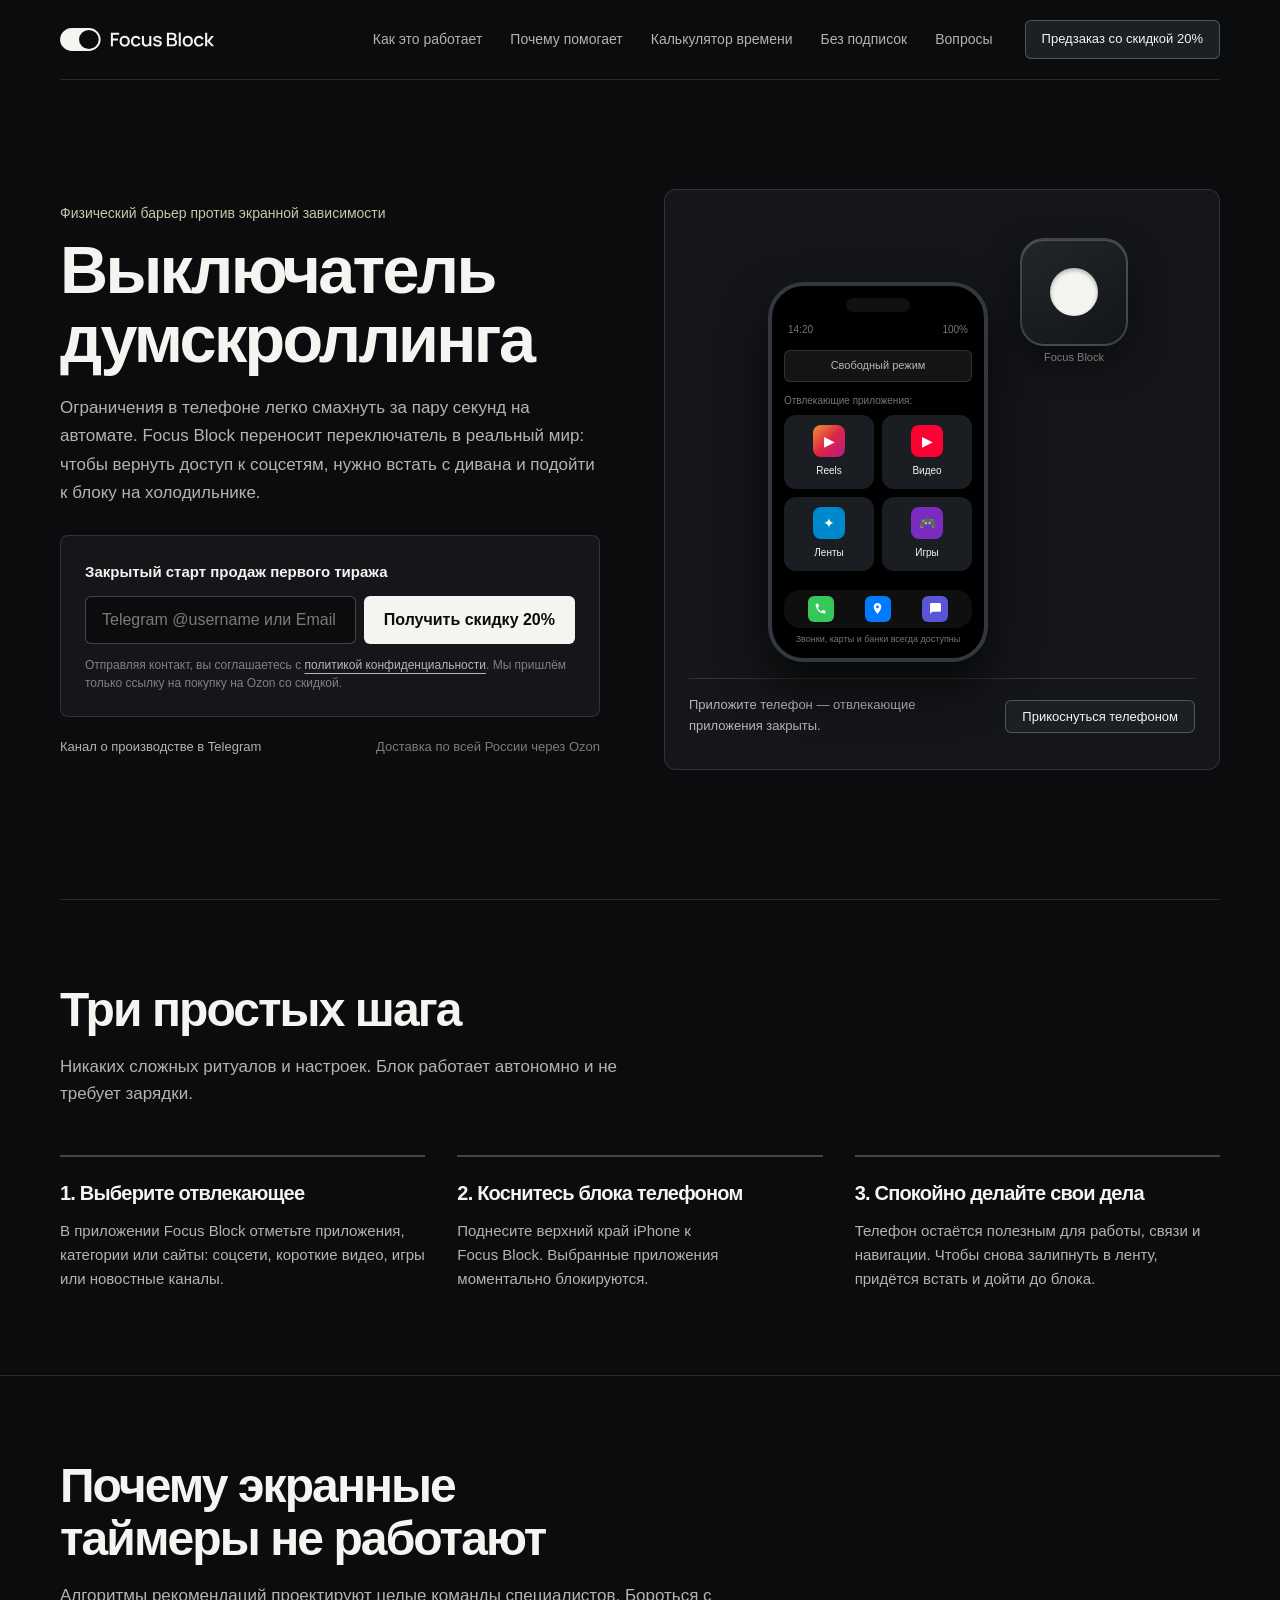
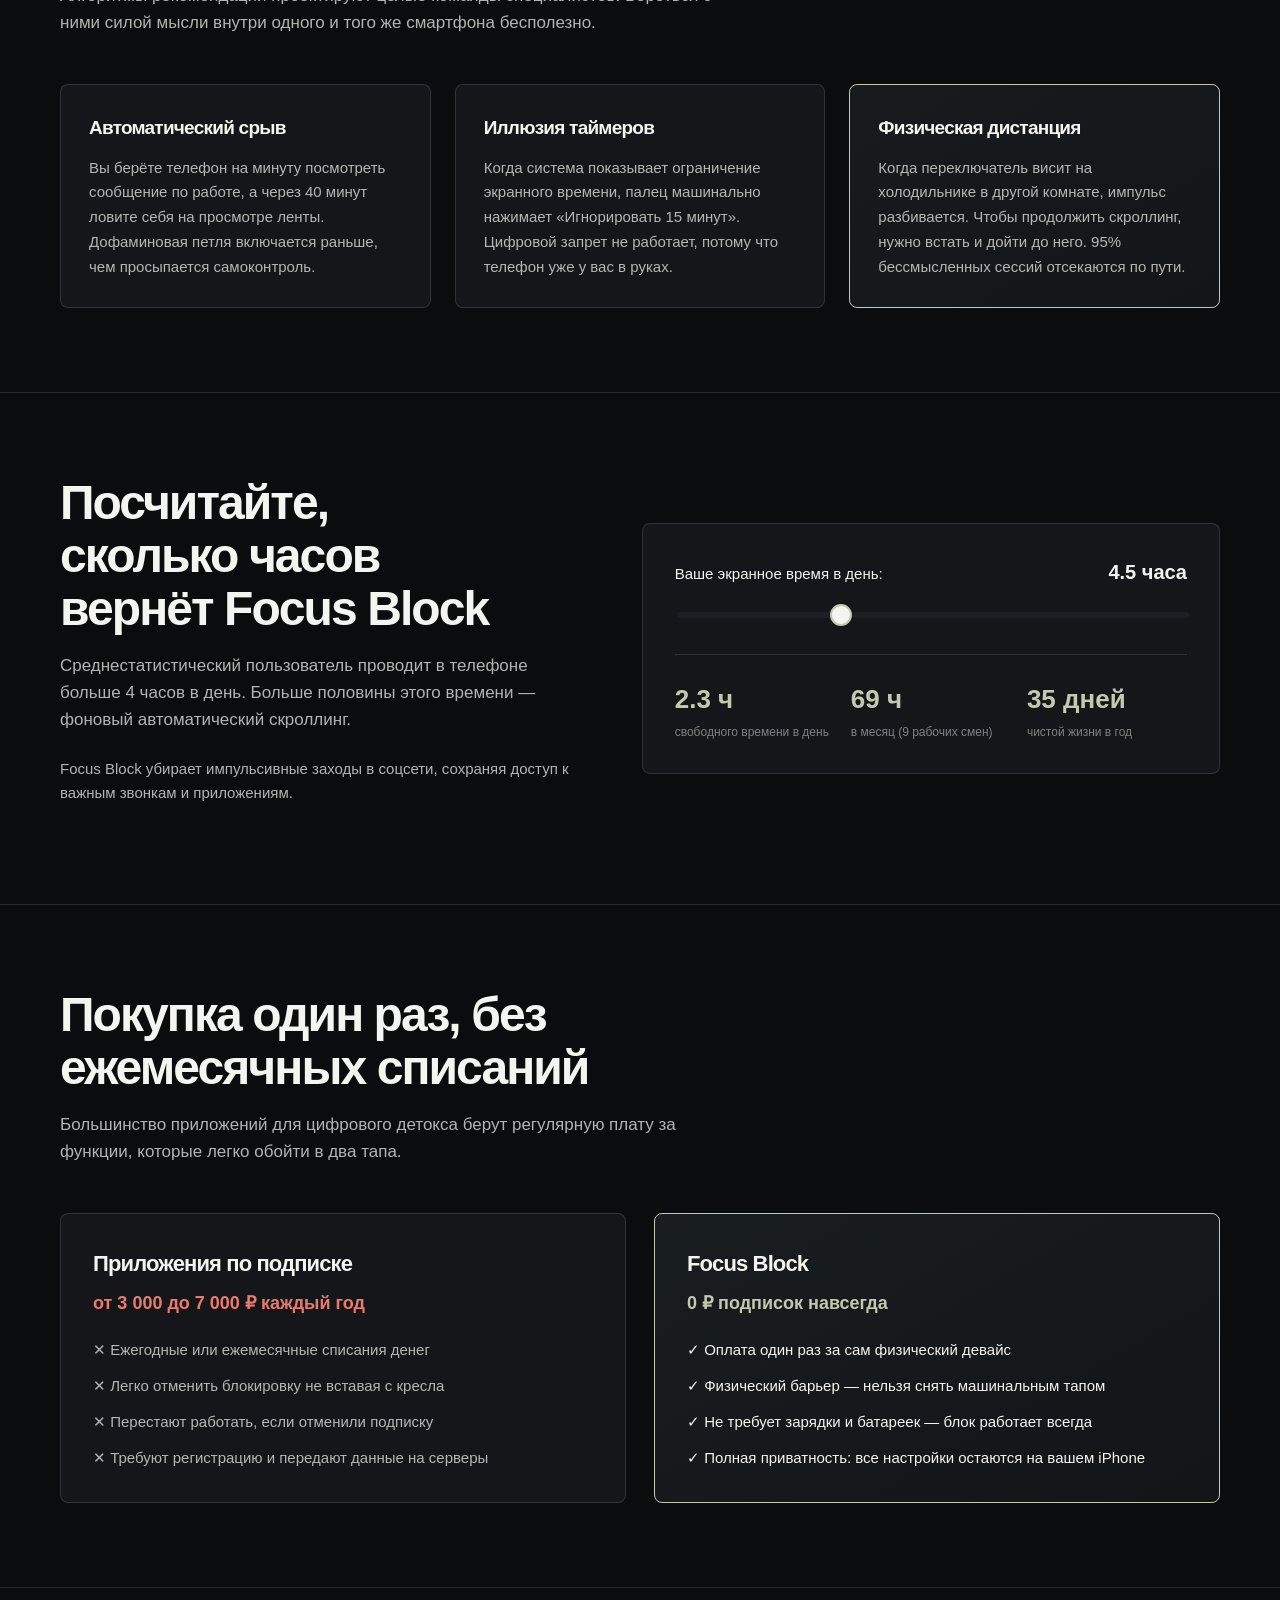
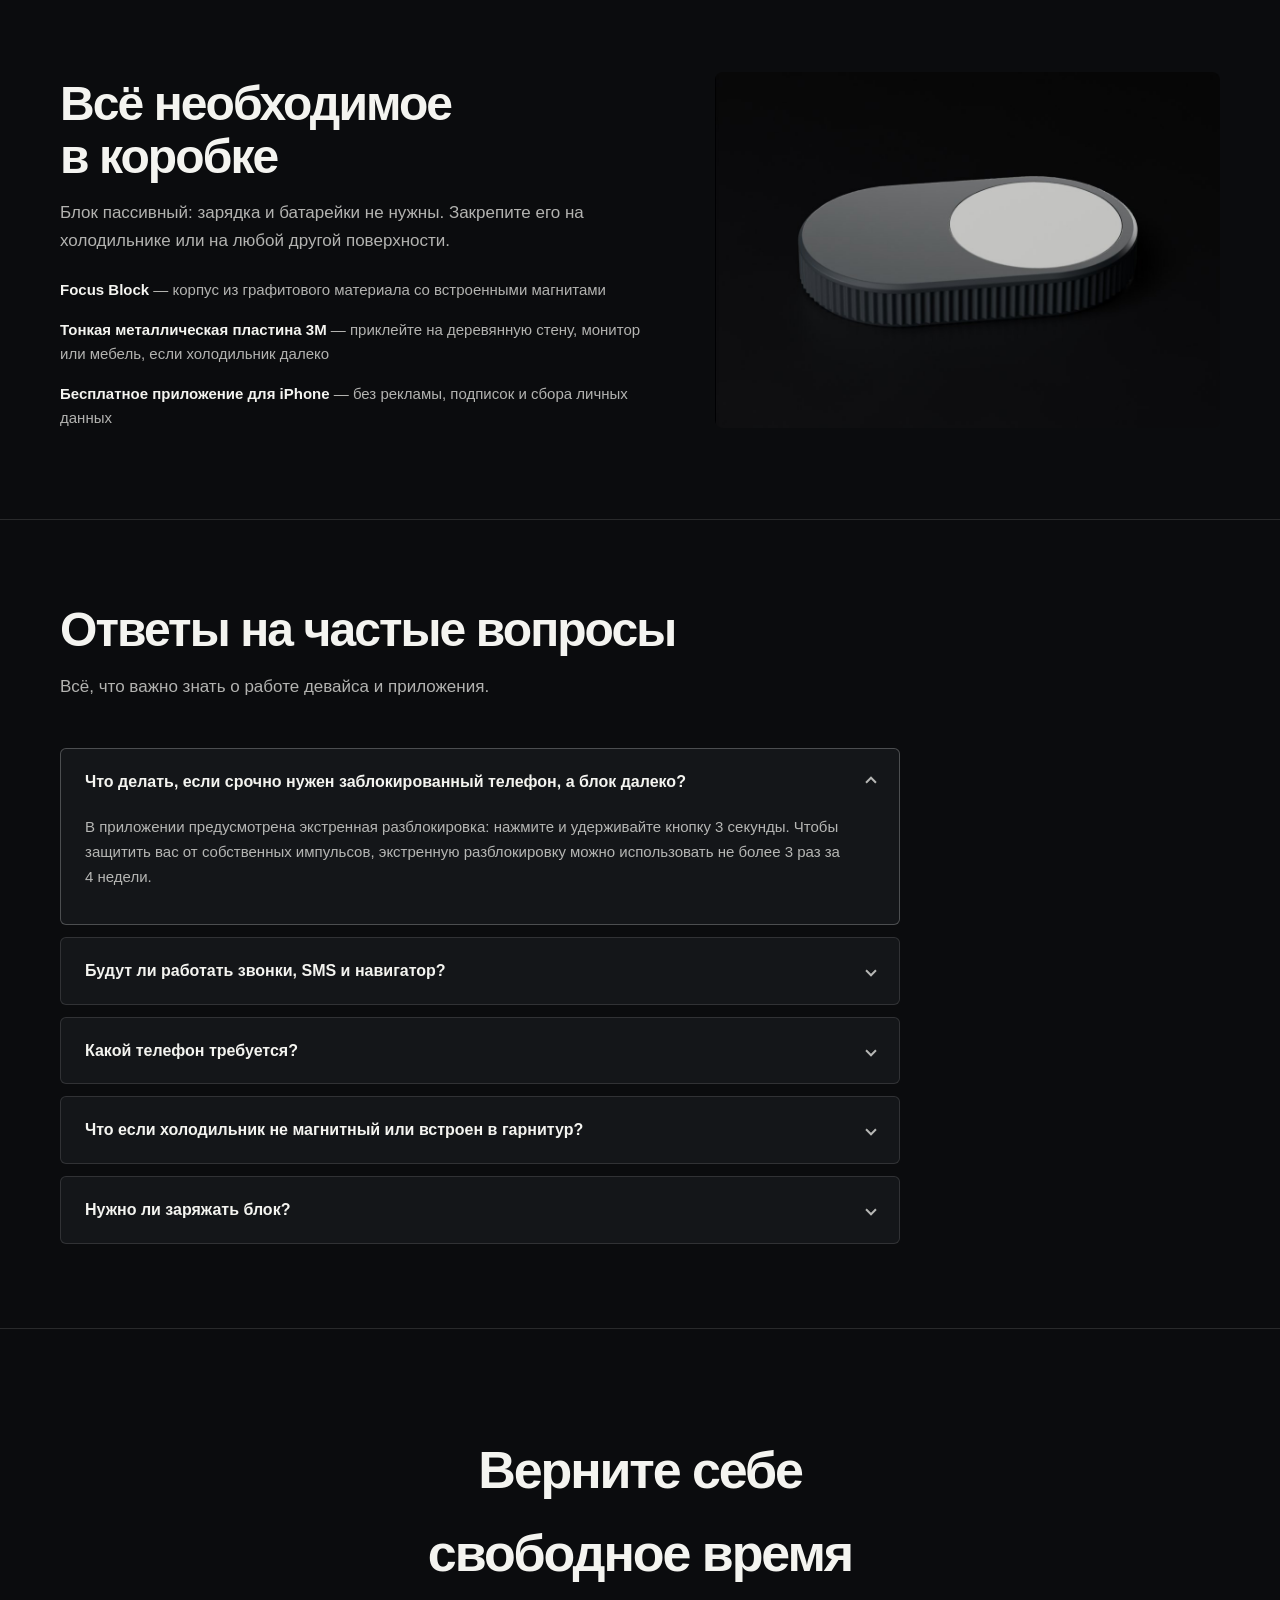
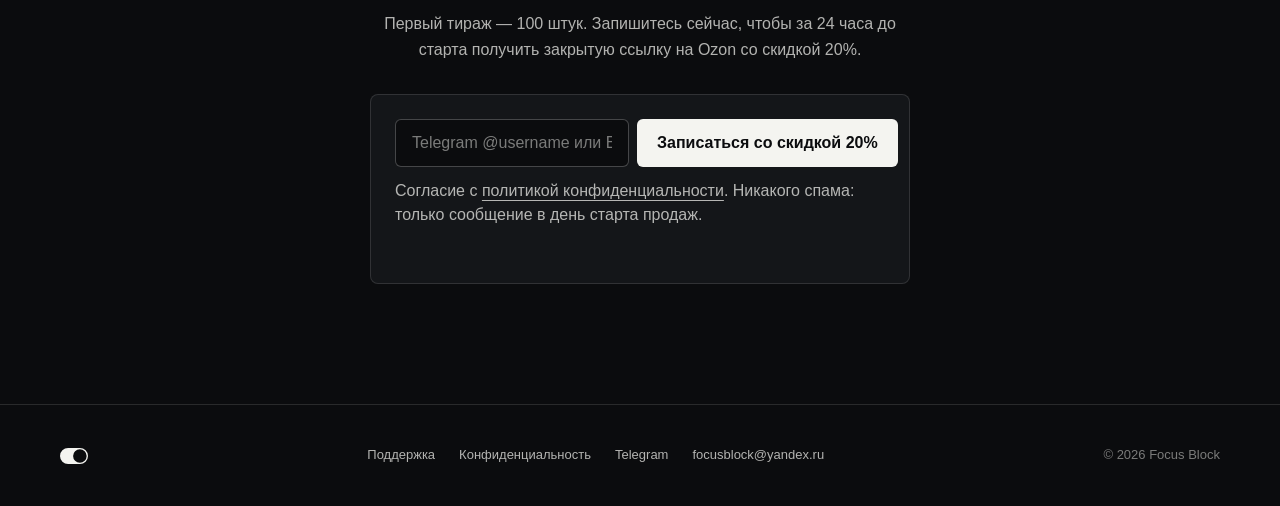
==== index.html @ 5815df59 "Refactor landing according to design-kit: remove tech jargon, add value props and interactive phone-" ====
<!doctype html>
<html lang="ru">
<head>
<meta charset="utf-8">
<meta name="viewport" content="width=device-width, initial-scale=1">
<title>Focus Block — Физический выключатель думскроллинга</title>
<meta name="description" content="Физический блок и приложение для iPhone. Одно касание блокирует соцсети и отвлекающие приложения, пока вы снова не подойдёте к блоку.">
<meta name="theme-color" content="#0b0c0e">
<meta property="og:type" content="website">
<meta property="og:title" content="Focus Block — Физический выключатель думскроллинга">
<meta property="og:description" content="Блок на холодильнике и приложение для iPhone: приложили телефон — соцсети заблокированы, пока не вернётесь к блоку. Без подписок и батареек.">
<meta property="og:image" content="/img/block.jpg">
<link rel="icon" href="/img/favicon-32.png" sizes="32x32">
<link rel="apple-touch-icon" href="/img/apple-touch-icon.png">
<link rel="stylesheet" href="/style.css">
</head>
<body>

<header class="site-header wrap">
  <a class="brand" href="/" aria-label="Focus Block — главная">
    <img src="/img/logo.svg" alt="Focus Block">
  </a>
  <nav class="header-nav" aria-label="Навигация">
    <a href="#how">Как это работает</a>
    <a href="#why">Почему помогает</a>
    <a href="#calc">Калькулятор времени</a>
    <a href="#pricing">Без подписок</a>
    <a href="#faq">Вопросы</a>
  </nav>
  <div class="header-actions">
    <a href="#order" class="header-cta">Предзаказ со скидкой 20%</a>
  </div>
</header>

<main>
  <!-- Hero Section -->
  <section class="hero wrap" aria-labelledby="hero-title">
    <div class="hero-copy">
      <div class="hero-kicker">Физический барьер против экранной зависимости</div>
      <h1 id="hero-title">Выключатель думскроллинга</h1>
      <p class="hero-lead">Ограничения в телефоне легко смахнуть за пару секунд на автомате. Focus Block переносит переключатель в реальный мир: чтобы вернуть доступ к соцсетям, нужно встать с дивана и подойти к блоку на холодильнике.</p>
      
      <div class="hero-form-card" id="order">
        <div class="form-heading">Закрытый старт продаж первого тиража</div>
        <form class="preorder-form" onsubmit="handlePreorder(event, this)">
          <div class="form-fields">
            <input type="text" name="contact" class="form-input" placeholder="Telegram @username или Email" required autocomplete="email" aria-label="Ваш Telegram или Email">
            <button type="submit" class="form-submit">Получить скидку 20%</button>
          </div>
          <p class="form-legal">Отправляя контакт, вы соглашаетесь с <a href="/privacy/">политикой конфиденциальности</a>. Мы пришлём только ссылку на покупку на Ozon со скидкой.</p>
          <div class="form-success-alert">
            Вы в списке первых! Мы пришлём вам закрытую ссылку в день старта продаж.
          </div>
        </form>
      </div>

      <div class="hero-footer-links">
        <a href="https://t.me/focusblock" target="_blank" rel="noopener">Канал о производстве в Telegram</a>
        <span>Доставка по всей России через Ozon</span>
      </div>
    </div>

    <!-- Interactive Animation: Phone touches block & apps lock -->
    <div class="interactive-demo" aria-label="Интерактивная демонстрация работы Focus Block">
      <div class="demo-scene" id="demoScene">
        <!-- Physical Block on wall -->
        <div class="demo-block">
          <div class="block-center-inlay"></div>
          <span class="block-label">Focus Block</span>
        </div>

        <div class="touch-ripple" id="touchRipple"></div>

        <!-- Phone Mockup -->
        <div class="demo-phone" id="demoPhone">
          <div class="phone-notch"></div>
          <div class="phone-status-bar">
            <span>14:20</span>
            <span>100%</span>
          </div>

          <div class="phone-screen">
            <div class="phone-mode-pill" id="demoModePill">Свободный режим</div>

            <div>
              <div class="phone-apps-label" id="demoAppsLabel">Отвлекающие приложения:</div>
              <div class="phone-apps-grid">
                <div class="app-tile">
                  <div class="app-icon icon-reels">▶</div>
                  <span class="app-title">Reels</span>
                  <div class="app-lock-badge">
                    <svg viewBox="0 0 24 24"><path d="M18 8h-1V6c0-2.76-2.24-5-5-5S7 3.24 7 6v2H6c-1.1 0-2 .9-2 2v10c0 1.1.9 2 2 2h12c1.1 0 2-.9 2-2V10c0-1.1-.9-2-2-2zm-6 9c-1.1 0-2-.9-2-2s.9-2 2-2 2 .9 2 2-.9 2-2 2zm3.1-9H8.9V6c0-1.71 1.39-3.1 3.1-3.1 1.71 0 3.1 1.39 3.1 3.1v2z"/></svg>
                  </div>
                </div>

                <div class="app-tile">
                  <div class="app-icon icon-video">▶</div>
                  <span class="app-title">Видео</span>
                  <div class="app-lock-badge">
                    <svg viewBox="0 0 24 24"><path d="M18 8h-1V6c0-2.76-2.24-5-5-5S7 3.24 7 6v2H6c-1.1 0-2 .9-2 2v10c0 1.1.9 2 2 2h12c1.1 0 2-.9 2-2V10c0-1.1-.9-2-2-2zm-6 9c-1.1 0-2-.9-2-2s.9-2 2-2 2 .9 2 2-.9 2-2 2zm3.1-9H8.9V6c0-1.71 1.39-3.1 3.1-3.1 1.71 0 3.1 1.39 3.1 3.1v2z"/></svg>
                  </div>
                </div>

                <div class="app-tile">
                  <div class="app-icon icon-feed">✦</div>
                  <span class="app-title">Ленты</span>
                  <div class="app-lock-badge">
                    <svg viewBox="0 0 24 24"><path d="M18 8h-1V6c0-2.76-2.24-5-5-5S7 3.24 7 6v2H6c-1.1 0-2 .9-2 2v10c0 1.1.9 2 2 2h12c1.1 0 2-.9 2-2V10c0-1.1-.9-2-2-2zm-6 9c-1.1 0-2-.9-2-2s.9-2 2-2 2 .9 2 2-.9 2-2 2zm3.1-9H8.9V6c0-1.71 1.39-3.1 3.1-3.1 1.71 0 3.1 1.39 3.1 3.1v2z"/></svg>
                  </div>
                </div>

                <div class="app-tile">
                  <div class="app-icon icon-game">🎮</div>
                  <span class="app-title">Игры</span>
                  <div class="app-lock-badge">
                    <svg viewBox="0 0 24 24"><path d="M18 8h-1V6c0-2.76-2.24-5-5-5S7 3.24 7 6v2H6c-1.1 0-2 .9-2 2v10c0 1.1.9 2 2 2h12c1.1 0 2-.9 2-2V10c0-1.1-.9-2-2-2zm-6 9c-1.1 0-2-.9-2-2s.9-2 2-2 2 .9 2 2-.9 2-2 2zm3.1-9H8.9V6c0-1.71 1.39-3.1 3.1-3.1 1.71 0 3.1 1.39 3.1 3.1v2z"/></svg>
                  </div>
                </div>
              </div>
            </div>

            <div>
              <div class="phone-dock">
                <div class="dock-icon dock-call" title="Телефон всегда работает">
                  <svg viewBox="0 0 24 24"><path d="M6.62 10.79c1.44 2.83 3.76 5.14 6.59 6.59l2.2-2.2c.27-.27.67-.36 1.02-.24 1.12.37 2.33.57 3.57.57.55 0 1 .45 1 1V20c0 .55-.45 1-1 1-9.39 0-17-7.61-17-17 0-.55.45-1 1-1h3.5c.55 0 1 .45 1 1 0 1.25.2 2.45.57 3.57.11.35.03.74-.25 1.02l-2.2 2.2z"/></svg>
                </div>
                <div class="dock-icon dock-maps" title="Карты и навигация">
                  <svg viewBox="0 0 24 24"><path d="M12 2C8.13 2 5 5.13 5 9c0 5.25 7 13 7 13s7-7.75 7-13c0-3.87-3.13-7-7-7zm0 9.5c-1.38 0-2.5-1.12-2.5-2.5s1.12-2.5 2.5-2.5 2.5 1.12 2.5 2.5-1.12 2.5-2.5 2.5z"/></svg>
                </div>
                <div class="dock-icon dock-msg" title="Важные сообщения">
                  <svg viewBox="0 0 24 24"><path d="M20 2H4c-1.1 0-1.99.9-1.99 2L2 22l4-4h14c1.1 0 2-.9 2-2V4c0-1.1-.9-2-2-2z"/></svg>
                </div>
              </div>
              <div class="dock-note">Звонки, карты и банки всегда доступны</div>
            </div>
          </div>
        </div>
      </div>

      <div class="demo-controls">
        <div class="demo-caption" id="demoCaption">Приложите телефон — отвлекающие приложения закрыты.</div>
        <button type="button" class="demo-trigger-btn" id="demoTriggerBtn" onclick="toggleDemoState()">Прикоснуться телефоном</button>
      </div>
    </div>
  </section>

  <!-- Section: How it works in life -->
  <section id="how">
    <div class="wrap">
      <div class="section-head">
        <h2>Три простых шага</h2>
        <p>Никаких сложных ритуалов и настроек. Блок работает автономно и не требует зарядки.</p>
      </div>

      <ol class="steps-list">
        <li class="step-item">
          <h3>1. Выберите отвлекающее</h3>
          <p>В приложении Focus Block отметьте приложения, категории или сайты: соцсети, короткие видео, игры или новостные каналы.</p>
        </li>
        <li class="step-item">
          <h3>2. Коснитесь блока телефоном</h3>
          <p>Поднесите верхний край iPhone к Focus Block. Выбранные приложения моментально блокируются.</p>
        </li>
        <li class="step-item">
          <h3>3. Спокойно делайте свои дела</h3>
          <p>Телефон остаётся полезным для работы, связи и навигации. Чтобы снова залипнуть в ленту, придётся встать и дойти до блока.</p>
        </li>
      </ol>
    </div>
  </section>

  <!-- Section: Psychology of physical friction -->
  <section id="why">
    <div class="wrap">
      <div class="section-head">
        <h2>Почему экранные таймеры не работают</h2>
        <p>Алгоритмы рекомендаций проектируют целые команды специалистов. Бороться с ними силой мысли внутри одного и того же смартфона бесполезно.</p>
      </div>

      <div class="value-grid">
        <div class="value-card">
          <h3>Автоматический срыв</h3>
          <p>Вы берёте телефон на минуту посмотреть сообщение по работе, а через 40 минут ловите себя на просмотре ленты. Дофаминовая петля включается раньше, чем просыпается самоконтроль.</p>
        </div>

        <div class="value-card">
          <h3>Иллюзия таймеров</h3>
          <p>Когда система показывает ограничение экранного времени, палец машинально нажимает «Игнорировать 15 минут». Цифровой запрет не работает, потому что телефон уже у вас в руках.</p>
        </div>

        <div class="value-card highlight">
          <h3>Физическая дистанция</h3>
          <p>Когда переключатель висит на холодильнике в другой комнате, импульс разбивается. Чтобы продолжить скроллинг, нужно встать и дойти до него. 95% бессмысленных сессий отсекаются по пути.</p>
        </div>
      </div>
    </div>
  </section>

  <!-- Section: Time Calculator -->
  <section id="calc">
    <div class="wrap calc-wrapper">
      <div>
        <div class="section-head" style="margin-bottom: 24px;">
          <h2>Посчитайте, сколько часов вернёт Focus Block</h2>
          <p>Среднестатистический пользователь проводит в телефоне больше 4 часов в день. Больше половины этого времени — фоновый автоматический скроллинг.</p>
        </div>
        <p style="color: var(--text-muted); font-size: 15px;">Focus Block убирает импульсивные заходы в соцсети, сохраняя доступ к важным звонкам и приложениям.</p>
      </div>

      <div class="calc-box">
        <div class="calc-slider-wrap">
          <div class="calc-row-label">
            <label for="screenRange">Ваше экранное время в день:</label>
            <span class="calc-current-value num" id="screenVal">4.5 часа</span>
          </div>
          <input type="range" id="screenRange" class="calc-range" min="2" max="10" step="0.5" value="4.5">
        </div>

        <div class="calc-output-grid">
          <div class="calc-stat-block">
            <span class="calc-stat-value num" id="resDay">2.3 ч</span>
            <span class="calc-stat-label">свободного времени в день</span>
          </div>
          <div class="calc-stat-block">
            <span class="calc-stat-value num" id="resMonth">69 ч</span>
            <span class="calc-stat-label">в месяц (9 рабочих смен)</span>
          </div>
          <div class="calc-stat-block">
            <span class="calc-stat-value num" id="resYear">35 дней</span>
            <span class="calc-stat-label">чистой жизни в год</span>
          </div>
        </div>
      </div>
    </div>
  </section>

  <!-- Section: Honest Economics / No Subscriptions -->
  <section id="pricing">
    <div class="wrap">
      <div class="section-head">
        <h2>Покупка один раз, без ежемесячных списаний</h2>
        <p>Большинство приложений для цифрового детокса берут регулярную плату за функции, которые легко обойти в два тапа.</p>
      </div>

      <div class="compare-grid">
        <div class="compare-card">
          <h3>Приложения по подписке</h3>
          <div class="compare-price bad num">от 3 000 до 7 000 ₽ каждый год</div>
          <ul class="compare-items">
            <li>✕ Ежегодные или ежемесячные списания денег</li>
            <li>✕ Легко отменить блокировку не вставая с кресла</li>
            <li>✕ Перестают работать, если отменили подписку</li>
            <li>✕ Требуют регистрацию и передают данные на серверы</li>
          </ul>
        </div>

        <div class="compare-card winner">
          <h3>Focus Block</h3>
          <div class="compare-price good num">0 ₽ подписок навсегда</div>
          <ul class="compare-items">
            <li>✓ Оплата один раз за сам физический девайс</li>
            <li>✓ Физический барьер — нельзя снять машинальным тапом</li>
            <li>✓ Не требует зарядки и батареек — блок работает всегда</li>
            <li>✓ Полная приватность: все настройки остаются на вашем iPhone</li>
          </ul>
        </div>
      </div>
    </div>
  </section>

  <!-- Section: What is in the box -->
  <section id="box">
    <div class="wrap box-layout">
      <div>
        <div class="section-head" style="margin-bottom: 24px;">
          <h2>Всё необходимое в коробке</h2>
          <p>Блок пассивный: зарядка и батарейки не нужны. Закрепите его на холодильнике или на любой другой поверхности.</p>
        </div>

        <ul class="box-checklist">
          <li>
            <span><strong>Focus Block</strong> — корпус из графитового материала со встроенными магнитами</span>
          </li>
          <li>
            <span><strong>Тонкая металлическая пластина 3M</strong> — приклейте на деревянную стену, монитор или мебель, если холодильник далеко</span>
          </li>
          <li>
            <span><strong>Бесплатное приложение для iPhone</strong> — без рекламы, подписок и сбора личных данных</span>
          </li>
        </ul>
      </div>

      <div class="box-photo-wrap">
        <img class="box-photo" src="/img/block.jpg" width="1080" height="760" alt="Focus Block — компактный графитовый блок">
      </div>
    </div>
  </section>

  <!-- Section: FAQ -->
  <section id="faq">
    <div class="wrap">
      <div class="section-head">
        <h2>Ответы на частые вопросы</h2>
        <p>Всё, что важно знать о работе девайса и приложения.</p>
      </div>

      <div class="faq-list">
        <details class="faq-entry" open>
          <summary class="faq-trigger">
            <span>Что делать, если срочно нужен заблокированный телефон, а блок далеко?</span>
            <span class="faq-marker" aria-hidden="true"></span>
          </summary>
          <div class="faq-body">
            <p>В приложении предусмотрена экстренная разблокировка: нажмите и удерживайте кнопку 3 секунды. Чтобы защитить вас от собственных импульсов, экстренную разблокировку можно использовать не более 3 раз за 4 недели.</p>
          </div>
        </details>

        <details class="faq-entry">
          <summary class="faq-trigger">
            <span>Будут ли работать звонки, SMS и навигатор?</span>
            <span class="faq-marker" aria-hidden="true"></span>
          </summary>
          <div class="faq-body">
            <p>Да. Вы сами выбираете список ограничений. Телефонные звонки, SMS, приложения банков, такси, навигаторы, заметки и всё необходимое для жизни продолжают работать без ограничений.</p>
          </div>
        </details>

        <details class="faq-entry">
          <summary class="faq-trigger">
            <span>Какой телефон требуется?</span>
            <span class="faq-marker" aria-hidden="true"></span>
          </summary>
          <div class="faq-body">
            <p>Focus Block работает с iPhone на iOS 17 или новее: от iPhone XS, XR и SE 2-го поколения до новейших моделей. Телефон подносится к блоку верхним краем.</p>
          </div>
        </details>

        <details class="faq-entry">
          <summary class="faq-trigger">
            <span>Что если холодильник не магнитный или встроен в гарнитур?</span>
            <span class="faq-marker" aria-hidden="true"></span>
          </summary>
          <div class="faq-body">
            <p>В комплекте идёт аккуратная стальная пластина с прочным двусторонним скотчем 3M. Приклейте её на любую стену, рабочий стол, шкаф или монитор — блок надёжно держится на ней.</p>
          </div>
        </details>

        <details class="faq-entry">
          <summary class="faq-trigger">
            <span>Нужно ли заряжать блок?</span>
            <span class="faq-marker" aria-hidden="true"></span>
          </summary>
          <div class="faq-body">
            <p>Нет. Блок не содержит аккумуляторов или батареек. Он работает пассивно от касания смартфона и прослужит долгие годы.</p>
          </div>
        </details>
      </div>
    </div>
  </section>

  <!-- Final Preorder Section -->
  <section class="final-section">
    <div class="wrap final-wrap">
      <h2>Верните себе свободное время</h2>
      <p>Первый тираж — 100 штук. Запишитесь сейчас, чтобы за 24 часа до старта получить закрытую ссылку на Ozon со скидкой 20%.</p>
      
      <div class="hero-form-card" style="text-align: left;">
        <form class="preorder-form" onsubmit="handlePreorder(event, this)">
          <div class="form-fields">
            <input type="text" name="contact" class="form-input" placeholder="Telegram @username или Email" required autocomplete="email" aria-label="Ваш Telegram или Email для предзаказа">
            <button type="submit" class="form-submit">Записаться со скидкой 20%</button>
          </div>
          <p class="form-legal">Согласие с <a href="/privacy/">политикой конфиденциальности</a>. Никакого спама: только сообщение в день старта продаж.</p>
          <div class="form-success-alert">
            Вы в списке первых! Мы сообщим вам о старте продаж со скидкой.
          </div>
        </form>
      </div>
    </div>
  </section>
</main>

<!-- Mobile Sticky Bar -->
<div class="mobile-sticky" id="mobileSticky">
  <div class="mobile-sticky-inner">
    <div class="mobile-sticky-title">Focus Block · Скидка 20%</div>
    <a href="#order" class="mobile-sticky-cta">Предзаказ</a>
  </div>
</div>

<footer class="site-footer wrap">
  <div class="footer-row">
    <a class="brand" href="/" aria-label="Focus Block"><img src="/img/mark.svg" alt="Focus Block" style="width:28px;height:auto;"></a>
    <div class="footer-links">
      <a href="/support/">Поддержка</a>
      <a href="/privacy/">Конфиденциальность</a>
      <a href="https://t.me/focusblock" target="_blank" rel="noopener">Telegram</a>
      <a href="mailto:focusblock@yandex.ru">focusblock@yandex.ru</a>
    </div>
    <span>© 2026 Focus Block</span>
  </div>
</footer>

<script>
  // Interactive Phone Animation Logic
  let isBlocked = false;
  let animTimer = null;
  const demoScene = document.querySelector('.interactive-demo');
  const demoPhone = document.getElementById('demoPhone');
  const modePill = document.getElementById('demoModePill');
  const caption = document.getElementById('demoCaption');
  const triggerBtn = document.getElementById('demoTriggerBtn');

  function runLockCycle() {
    if (!demoScene) return;

    if (!isBlocked) {
      // Step 1: Phone moves up to touch block
      demoScene.classList.add('anim-touch');
      if (caption) caption.textContent = "Касание блока...";

      setTimeout(() => {
        // Step 2: Lock activates
        isBlocked = true;
        demoScene.classList.add('is-blocked');
        if (modePill) modePill.textContent = "Фокус включён · Блок активен";
        if (caption) caption.textContent = "Соцсети и игры заблокированы до следующего касания";
        if (triggerBtn) triggerBtn.textContent = "Снять блокировку у блока";
      }, 600);

      setTimeout(() => {
        // Step 3: Phone slides back down
        demoScene.classList.remove('anim-touch');
      }, 1200);

    } else {
      // Unlocking cycle
      demoScene.classList.add('anim-touch');
      if (caption) caption.textContent = "Подошли к блоку, чтобы разблокировать...";

      setTimeout(() => {
        isBlocked = false;
        demoScene.classList.remove('is-blocked');
        if (modePill) modePill.textContent = "Свободный режим";
        if (caption) caption.textContent = "Приложения снова доступны";
        if (triggerBtn) triggerBtn.textContent = "Прикоснуться телефоном";
      }, 600);

      setTimeout(() => {
        demoScene.classList.remove('anim-touch');
      }, 1200);
    }
  }

  function toggleDemoState() {
    clearInterval(animTimer);
    runLockCycle();
    // Restart automatic loop after 8 seconds of inactivity
    animTimer = setInterval(runLockCycle, 7000);
  }

  // Automatic demo cycle every 6.5 seconds
  if (!window.matchMedia("(prefers-reduced-motion: reduce)").matches) {
    animTimer = setInterval(runLockCycle, 6500);
  }

  // Time Calculator
  (() => {
    const range = document.getElementById("screenRange");
    const display = document.getElementById("screenVal");
    const resDay = document.getElementById("resDay");
    const resMonth = document.getElementById("resMonth");
    const resYear = document.getElementById("resYear");

    if (!range || !display) return;

    const calcTime = () => {
      const val = parseFloat(range.value);
      display.textContent = `${val.toFixed(1)} ${val === 1 ? "час" : (val < 5 ? "часа" : "часов")}`;

      const savedPerDay = Math.round(val * 0.52 * 10) / 10;
      const savedPerMonth = Math.round(savedPerDay * 30);
      const savedPerYear = Math.round((savedPerDay * 365) / 24);

      resDay.textContent = `${savedPerDay} ч`;
      resMonth.textContent = `${savedPerMonth} ч`;
      resYear.textContent = `${savedPerYear} ${savedPerYear % 10 === 1 && savedPerYear !== 11 ? "день" : (savedPerYear % 10 >= 2 && savedPerYear % 10 <= 4 && (savedPerYear < 10 || savedPerYear > 20) ? "дня" : "дней")}`;
    };

    range.addEventListener("input", calcTime);
    calcTime();
  })();

  // Mobile Sticky Bar on scroll
  (() => {
    const sticky = document.getElementById("mobileSticky");
    if (!sticky) return;

    const checkScroll = () => {
      if (window.scrollY > 440) {
        sticky.classList.add("is-visible");
      } else {
        sticky.classList.remove("is-visible");
      }
    };
    window.addEventListener("scroll", checkScroll, { passive: true });
  })();

  // Form Submission
  function handlePreorder(e, form) {
    e.preventDefault();
    const input = form.querySelector('input[name="contact"]');
    const val = input.value.trim();
    if (!val) return;

    try {
      const list = JSON.parse(localStorage.getItem("focusblock_waitlist") || "[]");
      list.push({ contact: val, date: new Date().toISOString() });
      localStorage.setItem("focusblock_waitlist", JSON.stringify(list));
    } catch (_) {}

    const fields = form.querySelector('.form-fields');
    const legal = form.querySelector('.form-legal');
    const alertBox = form.querySelector('.form-success-alert');

    if (fields) fields.style.display = 'none';
    if (legal) legal.style.display = 'none';
    if (alertBox) alertBox.style.display = 'block';
  }
</script>
</body>
</html>
---- style.css ----
:root {
  color-scheme: dark;
  --bg: #0b0c0e;
  --surface: #141619;
  --surface-raised: #1c2024;
  --border: rgba(255, 255, 255, 0.12);
  --border-strong: rgba(255, 255, 255, 0.24);
  --text: #f4f4f0;
  --text-muted: rgba(244, 244, 240, 0.72);
  --text-hint: rgba(244, 244, 240, 0.48);
  --accent: #c3c9ad;
  --accent-glow: rgba(195, 201, 173, 0.25);
  --accent-soft: rgba(195, 201, 173, 0.12);
  --danger: #eb7a6c;
}

* { box-sizing: border-box; }

html {
  -webkit-text-size-adjust: 100%;
  scroll-behavior: smooth;
  background-color: var(--bg);
}

body {
  margin: 0;
  overflow-x: hidden;
  background-color: var(--bg);
  color: var(--text);
  font-family: -apple-system, BlinkMacSystemFont, "SF Pro Text", "Segoe UI", Roboto, "Helvetica Neue", Arial, sans-serif;
  font-size: 16px;
  line-height: 1.6;
  -webkit-font-smoothing: antialiased;
}

a {
  color: inherit;
  text-decoration: underline;
  text-underline-offset: 4px;
}

button, input {
  font-family: inherit;
  font-size: inherit;
}

.wrap {
  width: min(1160px, calc(100% - 64px));
  margin-inline: auto;
}

/* Typography rules from design-kit */
h1, h2, h3 {
  margin-top: 0;
  color: var(--text);
  text-wrap: balance;
  font-weight: 600;
  letter-spacing: -0.04em;
}

p {
  margin-top: 0;
  text-wrap: pretty;
}

.num {
  font-variant-numeric: tabular-nums;
}

/* Header */
.site-header {
  position: relative;
  z-index: 20;
  min-height: 80px;
  display: flex;
  align-items: center;
  justify-content: space-between;
  border-bottom: 1px solid var(--border);
}

.brand {
  display: inline-flex;
  align-items: center;
  text-decoration: none;
}

.brand img {
  display: block;
  width: 154px;
  height: auto;
}

.header-nav {
  display: flex;
  gap: 28px;
  margin-left: auto;
  margin-right: 32px;
}

.header-nav a {
  color: var(--text-muted);
  font-size: 14px;
  text-decoration: none;
  transition: color 0.2s ease;
}

.header-nav a:hover {
  color: var(--text);
}

.header-actions {
  display: flex;
  align-items: center;
  gap: 16px;
}

.header-cta {
  display: inline-flex;
  align-items: center;
  padding: 8px 16px;
  background: var(--surface-raised);
  border: 1px solid var(--border-strong);
  border-radius: 6px;
  color: var(--text);
  font-size: 13px;
  font-weight: 500;
  text-decoration: none;
  transition: background-color 0.2s ease, border-color 0.2s ease;
}

.header-cta:hover {
  background: var(--text);
  color: var(--bg);
}

/* Hero Section */
.hero {
  position: relative;
  min-height: min(820px, calc(100svh - 80px));
  display: grid;
  grid-template-columns: 1fr 1fr;
  align-items: center;
  gap: 48px;
  padding-block: 60px 80px;
}

.hero-copy {
  max-width: 540px;
}

.hero-kicker {
  font-size: 14px;
  font-weight: 500;
  color: var(--accent);
  margin-bottom: 12px;
}

h1 {
  font-size: clamp(40px, 5.2vw, 68px);
  line-height: 1.04;
  margin-bottom: 20px;
}

.hero-lead {
  color: var(--text-muted);
  font-size: 17px;
  line-height: 1.65;
  margin-bottom: 28px;
}

/* Form Container */
.hero-form-card {
  background: var(--surface);
  border: 1px solid var(--border);
  border-radius: 8px;
  padding: 24px;
  margin-bottom: 20px;
}

.form-heading {
  font-size: 15px;
  font-weight: 600;
  color: var(--text);
  margin-bottom: 12px;
}

.preorder-form {
  display: flex;
  flex-direction: column;
  gap: 12px;
}

.form-fields {
  display: flex;
  gap: 8px;
}

.form-input {
  flex: 1;
  min-height: 48px;
  padding: 0 16px;
  background: var(--bg);
  border: 1px solid var(--border-strong);
  border-radius: 6px;
  color: var(--text);
  font-size: 16px;
  outline: none;
  transition: border-color 0.2s ease;
}

.form-input:focus {
  border-color: var(--accent);
}

.form-input::placeholder {
  color: var(--text-hint);
}

.form-submit {
  min-height: 48px;
  padding: 0 20px;
  background: var(--text);
  color: var(--bg);
  border: none;
  border-radius: 6px;
  font-weight: 600;
  cursor: pointer;
  white-space: nowrap;
  transition: background-color 0.2s ease, transform 0.15s ease;
}

.form-submit:hover {
  background: #ffffff;
  transform: translateY(-1px);
}

.form-submit:active {
  transform: translateY(0);
}

.form-legal {
  font-size: 12px;
  color: var(--text-hint);
  line-height: 1.5;
  margin: 0;
}

.form-legal a {
  color: var(--text-muted);
}

.form-success-alert {
  display: none;
  padding: 16px;
  background: var(--accent-soft);
  border: 1px solid var(--accent);
  border-radius: 6px;
  color: var(--text);
  font-size: 14px;
}

.hero-footer-links {
  display: flex;
  align-items: center;
  justify-content: space-between;
  font-size: 13px;
  color: var(--text-hint);
}

.hero-footer-links a {
  color: var(--text-muted);
  text-decoration: none;
}

.hero-footer-links a:hover {
  color: var(--text);
}

/* =========================================================
   Interactive Animation: Phone touches block & apps lock
   ========================================================= */
.interactive-demo {
  position: relative;
  background: var(--surface);
  border: 1px solid var(--border);
  border-radius: 12px;
  padding: 32px 24px;
  display: flex;
  flex-direction: column;
  align-items: center;
  overflow: hidden;
}

.demo-scene {
  position: relative;
  width: 100%;
  max-width: 420px;
  height: 440px;
  display: flex;
  align-items: center;
  justify-content: center;
}

/* The physical block representation */
.demo-block {
  position: absolute;
  top: 16px;
  right: 24px;
  width: 108px;
  height: 108px;
  background: linear-gradient(145deg, #22262a, #131618);
  border: 2px solid rgba(255,255,255,0.18);
  border-radius: 24px;
  display: flex;
  align-items: center;
  justify-content: center;
  box-shadow: 0 16px 36px rgba(0,0,0,0.5), inset 0 1px 0 rgba(255,255,255,0.2);
  z-index: 5;
}

.block-center-inlay {
  width: 48px;
  height: 48px;
  border-radius: 50%;
  background: #f4f4f0;
  box-shadow: inset 0 2px 4px rgba(0,0,0,0.3);
}

.block-label {
  position: absolute;
  bottom: -22px;
  font-size: 11px;
  color: var(--text-hint);
  white-space: nowrap;
}

/* Ripple waves on touch */
.touch-ripple {
  position: absolute;
  top: 70px;
  right: 78px;
  width: 10px;
  height: 10px;
  border-radius: 50%;
  border: 2px solid var(--accent);
  opacity: 0;
  pointer-events: none;
  z-index: 8;
}

/* The phone frame */
.demo-phone {
  position: absolute;
  bottom: 0;
  left: 36px;
  width: 220px;
  height: 380px;
  background: #000000;
  border: 4px solid #33383f;
  border-radius: 36px;
  padding: 12px;
  display: flex;
  flex-direction: column;
  box-shadow: 0 24px 50px rgba(0,0,0,0.7);
  z-index: 6;
  transform-origin: bottom center;
  transition: transform 0.6s cubic-bezier(0.25, 1, 0.5, 1);
}

.phone-notch {
  width: 64px;
  height: 14px;
  background: #111;
  border-radius: 8px;
  margin: 0 auto 10px;
}

.phone-status-bar {
  display: flex;
  justify-content: space-between;
  font-size: 10px;
  color: var(--text-hint);
  margin-bottom: 12px;
  padding-inline: 4px;
}

.phone-screen {
  flex: 1;
  display: flex;
  flex-direction: column;
  justify-content: space-between;
}

/* Focus banner inside phone */
.phone-mode-pill {
  background: rgba(255,255,255,0.08);
  border: 1px solid var(--border);
  border-radius: 6px;
  padding: 6px 8px;
  text-align: center;
  font-size: 11px;
  font-weight: 500;
  color: var(--text-muted);
  transition: background-color 0.3s ease, border-color 0.3s ease, color 0.3s ease;
}

/* Apps grid inside phone */
.phone-apps-label {
  font-size: 10px;
  color: var(--text-hint);
  margin-bottom: 6px;
}

.phone-apps-grid {
  display: grid;
  grid-template-columns: repeat(2, 1fr);
  gap: 8px;
}

.app-tile {
  background: #1a1e22;
  border-radius: 12px;
  padding: 10px 8px;
  display: flex;
  flex-direction: column;
  align-items: center;
  gap: 6px;
  position: relative;
  transition: filter 0.4s ease, opacity 0.4s ease, background-color 0.4s ease;
}

.app-icon {
  width: 32px;
  height: 32px;
  border-radius: 8px;
  display: flex;
  align-items: center;
  justify-content: center;
  font-size: 14px;
  color: #fff;
  transition: filter 0.4s ease, background 0.4s ease;
}

.icon-reels { background: linear-gradient(135deg, #f09433, #dc2743, #bc1888); }
.icon-video { background: #ff0033; }
.icon-feed  { background: #0088cc; }
.icon-game  { background: #7b2cbf; }

.app-title {
  font-size: 10px;
  color: var(--text);
  transition: color 0.3s ease;
}

.app-lock-badge {
  position: absolute;
  top: 50%;
  left: 50%;
  transform: translate(-50%, -50%) scale(0.5);
  opacity: 0;
  background: rgba(11, 12, 14, 0.9);
  border-radius: 50%;
  width: 28px;
  height: 28px;
  display: flex;
  align-items: center;
  justify-content: center;
  transition: transform 0.3s ease, opacity 0.3s ease;
}

.app-lock-badge svg {
  width: 14px;
  height: 14px;
  fill: var(--text);
}

/* Always-allowed essential apps in dock */
.phone-dock {
  background: rgba(255,255,255,0.06);
  border-radius: 16px;
  padding: 6px 8px;
  display: flex;
  justify-content: space-around;
  margin-top: 8px;
}

.dock-icon {
  width: 26px;
  height: 26px;
  border-radius: 6px;
  display: flex;
  align-items: center;
  justify-content: center;
}

.dock-call { background: #34c759; }
.dock-maps { background: #007aff; }
.dock-msg  { background: #5856d6; }

.dock-icon svg {
  width: 13px;
  height: 13px;
  fill: #fff;
}

.dock-note {
  font-size: 9px;
  text-align: center;
  color: var(--text-hint);
  margin-top: 4px;
}

/* Animation trigger states */
/* When active: phone moves up and touches block */
.interactive-demo.anim-touch .demo-phone {
  transform: translate(65px, -110px) rotate(14deg);
}

.interactive-demo.anim-touch .touch-ripple {
  animation: pulse-ring 0.8s 0.5s ease-out forwards;
}

/* When blocked: icons turn monochrome & locks appear */
.interactive-demo.is-blocked .phone-mode-pill {
  background: var(--accent-soft);
  border-color: var(--accent);
  color: var(--accent);
}

.interactive-demo.is-blocked .app-tile {
  background: #111417;
  opacity: 0.6;
}

.interactive-demo.is-blocked .app-icon {
  filter: grayscale(100%) brightness(0.7);
}

.interactive-demo.is-blocked .app-title {
  color: var(--text-hint);
}

.interactive-demo.is-blocked .app-lock-badge {
  transform: translate(-50%, -50%) scale(1);
  opacity: 1;
}

@keyframes pulse-ring {
  0% { transform: scale(1); opacity: 0.9; }
  100% { transform: scale(8); opacity: 0; }
}

/* Demo Controls & Caption */
.demo-controls {
  width: 100%;
  display: flex;
  align-items: center;
  justify-content: space-between;
  margin-top: 16px;
  padding-top: 16px;
  border-top: 1px solid var(--border);
}

.demo-caption {
  font-size: 13px;
  color: var(--text-muted);
  max-width: 250px;
}

.demo-trigger-btn {
  padding: 8px 16px;
  background: var(--surface-raised);
  border: 1px solid var(--border-strong);
  border-radius: 6px;
  color: var(--text);
  font-size: 13px;
  font-weight: 500;
  cursor: pointer;
  transition: background-color 0.2s ease, border-color 0.2s ease;
}

.demo-trigger-btn:hover {
  background: var(--text);
  color: var(--bg);
}

/* =========================================================
   Sections
   ========================================================= */
section {
  padding-block: 84px;
  border-bottom: 1px solid var(--border);
}

.section-head {
  max-width: 680px;
  margin-bottom: 48px;
}

.section-head h2 {
  font-size: clamp(32px, 4vw, 48px);
  line-height: 1.1;
  margin-bottom: 16px;
}

.section-head p {
  color: var(--text-muted);
  font-size: 17px;
  line-height: 1.6;
}

/* Psychology / The Problem Cards */
.value-grid {
  display: grid;
  grid-template-columns: repeat(3, 1fr);
  gap: 24px;
}

.value-card {
  background: var(--surface);
  border: 1px solid var(--border);
  border-radius: 8px;
  padding: 28px;
  display: flex;
  flex-direction: column;
}

.value-card h3 {
  font-size: 19px;
  margin-bottom: 12px;
}

.value-card p {
  color: var(--text-muted);
  font-size: 15px;
  line-height: 1.65;
  margin: 0;
}

.value-card.highlight {
  border-color: var(--accent);
  background: linear-gradient(150deg, #171b1e, #131618);
}

/* Time Calculator Section */
.calc-wrapper {
  display: grid;
  grid-template-columns: 1fr 1.1fr;
  gap: 56px;
  align-items: center;
}

.calc-box {
  background: var(--surface);
  border: 1px solid var(--border);
  border-radius: 8px;
  padding: 32px;
}

.calc-slider-wrap {
  margin-bottom: 28px;
}

.calc-row-label {
  display: flex;
  justify-content: space-between;
  align-items: baseline;
  margin-bottom: 12px;
  font-size: 15px;
}

.calc-current-value {
  font-size: 20px;
  font-weight: 600;
  color: var(--text);
}

.calc-range {
  width: 100%;
  height: 6px;
  border-radius: 3px;
  background: var(--surface-raised);
  outline: none;
  -webkit-appearance: none;
}

.calc-range::-webkit-slider-thumb {
  -webkit-appearance: none;
  width: 22px;
  height: 22px;
  border-radius: 50%;
  background: var(--text);
  border: 2px solid var(--accent);
  cursor: pointer;
}

.calc-output-grid {
  display: grid;
  grid-template-columns: repeat(3, 1fr);
  gap: 16px;
  padding-top: 24px;
  border-top: 1px solid var(--border);
}

.calc-stat-block {
  display: flex;
  flex-direction: column;
}

.calc-stat-value {
  font-size: 26px;
  font-weight: 700;
  color: var(--accent);
  margin-bottom: 4px;
}

.calc-stat-label {
  font-size: 12px;
  color: var(--text-hint);
  line-height: 1.4;
}

/* Steps: How it works */
.steps-list {
  display: grid;
  grid-template-columns: repeat(3, 1fr);
  gap: 32px;
  list-style: none;
  padding: 0;
  margin: 0;
}

.step-item {
  border-top: 2px solid var(--border-strong);
  padding-top: 20px;
}

.step-item h3 {
  font-size: 20px;
  margin-bottom: 10px;
}

.step-item p {
  color: var(--text-muted);
  font-size: 15px;
  line-height: 1.6;
  margin: 0;
}

/* Economics: No subscription */
.compare-grid {
  display: grid;
  grid-template-columns: 1fr 1fr;
  gap: 28px;
}

.compare-card {
  background: var(--surface);
  border: 1px solid var(--border);
  border-radius: 8px;
  padding: 32px;
}

.compare-card.winner {
  border-color: var(--accent);
  background: linear-gradient(150deg, #181d20, #131517);
}

.compare-card h3 {
  font-size: 22px;
  margin-bottom: 8px;
}

.compare-price {
  font-size: 18px;
  font-weight: 600;
  margin-bottom: 20px;
}

.compare-price.bad { color: var(--danger); }
.compare-price.good { color: var(--accent); }

.compare-items {
  list-style: none;
  padding: 0;
  margin: 0;
  display: flex;
  flex-direction: column;
  gap: 12px;
  font-size: 15px;
}

.compare-items li {
  color: var(--text-muted);
  display: flex;
  align-items: flex-start;
  gap: 10px;
}

.compare-card.winner .compare-items li {
  color: var(--text);
}

/* In the Box */
.box-layout {
  display: grid;
  grid-template-columns: 1.2fr 1fr;
  gap: 48px;
  align-items: center;
}

.box-checklist {
  list-style: none;
  padding: 0;
  margin: 0;
  display: flex;
  flex-direction: column;
  gap: 16px;
}

.box-checklist li {
  font-size: 15px;
  color: var(--text-muted);
  display: flex;
  align-items: flex-start;
  gap: 12px;
}

.box-checklist strong {
  color: var(--text);
}

.box-photo-wrap {
  text-align: center;
}

.box-photo {
  max-width: 100%;
  height: auto;
  border-radius: 8px;
}

/* FAQ Accordion */
.faq-list {
  display: flex;
  flex-direction: column;
  gap: 12px;
  max-width: 840px;
}

.faq-entry {
  background: var(--surface);
  border: 1px solid var(--border);
  border-radius: 6px;
  overflow: hidden;
}

.faq-entry[open] {
  border-color: var(--border-strong);
}

.faq-trigger {
  padding: 20px 24px;
  font-size: 16px;
  font-weight: 600;
  cursor: pointer;
  list-style: none;
  display: flex;
  justify-content: space-between;
  align-items: center;
  user-select: none;
}

.faq-trigger::-webkit-details-marker {
  display: none;
}

.faq-marker {
  width: 8px;
  height: 8px;
  border-right: 2px solid var(--text-muted);
  border-bottom: 2px solid var(--text-muted);
  transform: rotate(45deg);
  transition: transform 0.2s ease;
  flex-shrink: 0;
  margin-left: 16px;
}

.faq-entry[open] .faq-marker {
  transform: rotate(-135deg);
}

.faq-body {
  padding: 0 24px 20px;
  color: var(--text-muted);
  font-size: 15px;
  line-height: 1.65;
}

/* Final CTA Section */
.final-section {
  text-align: center;
  padding-block: 100px;
}

.final-wrap {
  max-width: 540px;
  margin: 0 auto;
}

.final-wrap h2 {
  font-size: clamp(34px, 4.5vw, 52px);
  margin-bottom: 16px;
}

.final-wrap p {
  color: var(--text-muted);
  font-size: 16px;
  margin-bottom: 32px;
}

/* Mobile Sticky Bar */
.mobile-sticky {
  display: none;
  position: fixed;
  bottom: 0;
  left: 0;
  right: 0;
  z-index: 90;
  background: rgba(11, 12, 14, 0.94);
  backdrop-filter: blur(12px);
  border-top: 1px solid var(--border);
  padding: 12px 20px;
  transform: translateY(100%);
  transition: transform 0.25s ease;
}

.mobile-sticky.is-visible {
  transform: translateY(0);
}

.mobile-sticky-inner {
  display: flex;
  align-items: center;
  justify-content: space-between;
}

.mobile-sticky-title {
  font-size: 14px;
  font-weight: 600;
  color: var(--text);
}

.mobile-sticky-cta {
  padding: 8px 16px;
  background: var(--text);
  color: var(--bg);
  border-radius: 6px;
  font-size: 13px;
  font-weight: 600;
  text-decoration: none;
}

/* Footer */
.site-footer {
  padding-block: 40px;
  background: var(--bg);
}

.footer-row {
  display: flex;
  align-items: center;
  justify-content: space-between;
  flex-wrap: wrap;
  gap: 20px;
  font-size: 13px;
  color: var(--text-hint);
}

.footer-links {
  display: flex;
  gap: 24px;
}

.footer-links a {
  color: var(--text-muted);
  text-decoration: none;
}

.footer-links a:hover {
  color: var(--text);
}

/* Responsive Queries */
@media (max-width: 960px) {
  .wrap { width: calc(100% - 40px); }
  .hero {
    grid-template-columns: 1fr;
    gap: 40px;
    padding-block: 40px 60px;
    min-height: unset;
  }
  .value-grid {
    grid-template-columns: 1fr;
  }
  .calc-wrapper {
    grid-template-columns: 1fr;
    gap: 36px;
  }
  .steps-list {
    grid-template-columns: 1fr;
  }
  .compare-grid {
    grid-template-columns: 1fr;
  }
  .box-layout {
    grid-template-columns: 1fr;
  }
}

@media (max-width: 640px) {
  .header-nav { display: none; }
  .form-fields { flex-direction: column; }
  .mobile-sticky { display: block; }
  .calc-output-grid {
    grid-template-columns: 1fr;
    gap: 16px;
  }
  .footer-row {
    flex-direction: column;
    align-items: flex-start;
  }
}

@media (prefers-reduced-motion: reduce) {
  *, *::before, *::after {
    animation-duration: 0.01ms !important;
    transition-duration: 0.01ms !important;
    scroll-behavior: auto !important;
  }
}
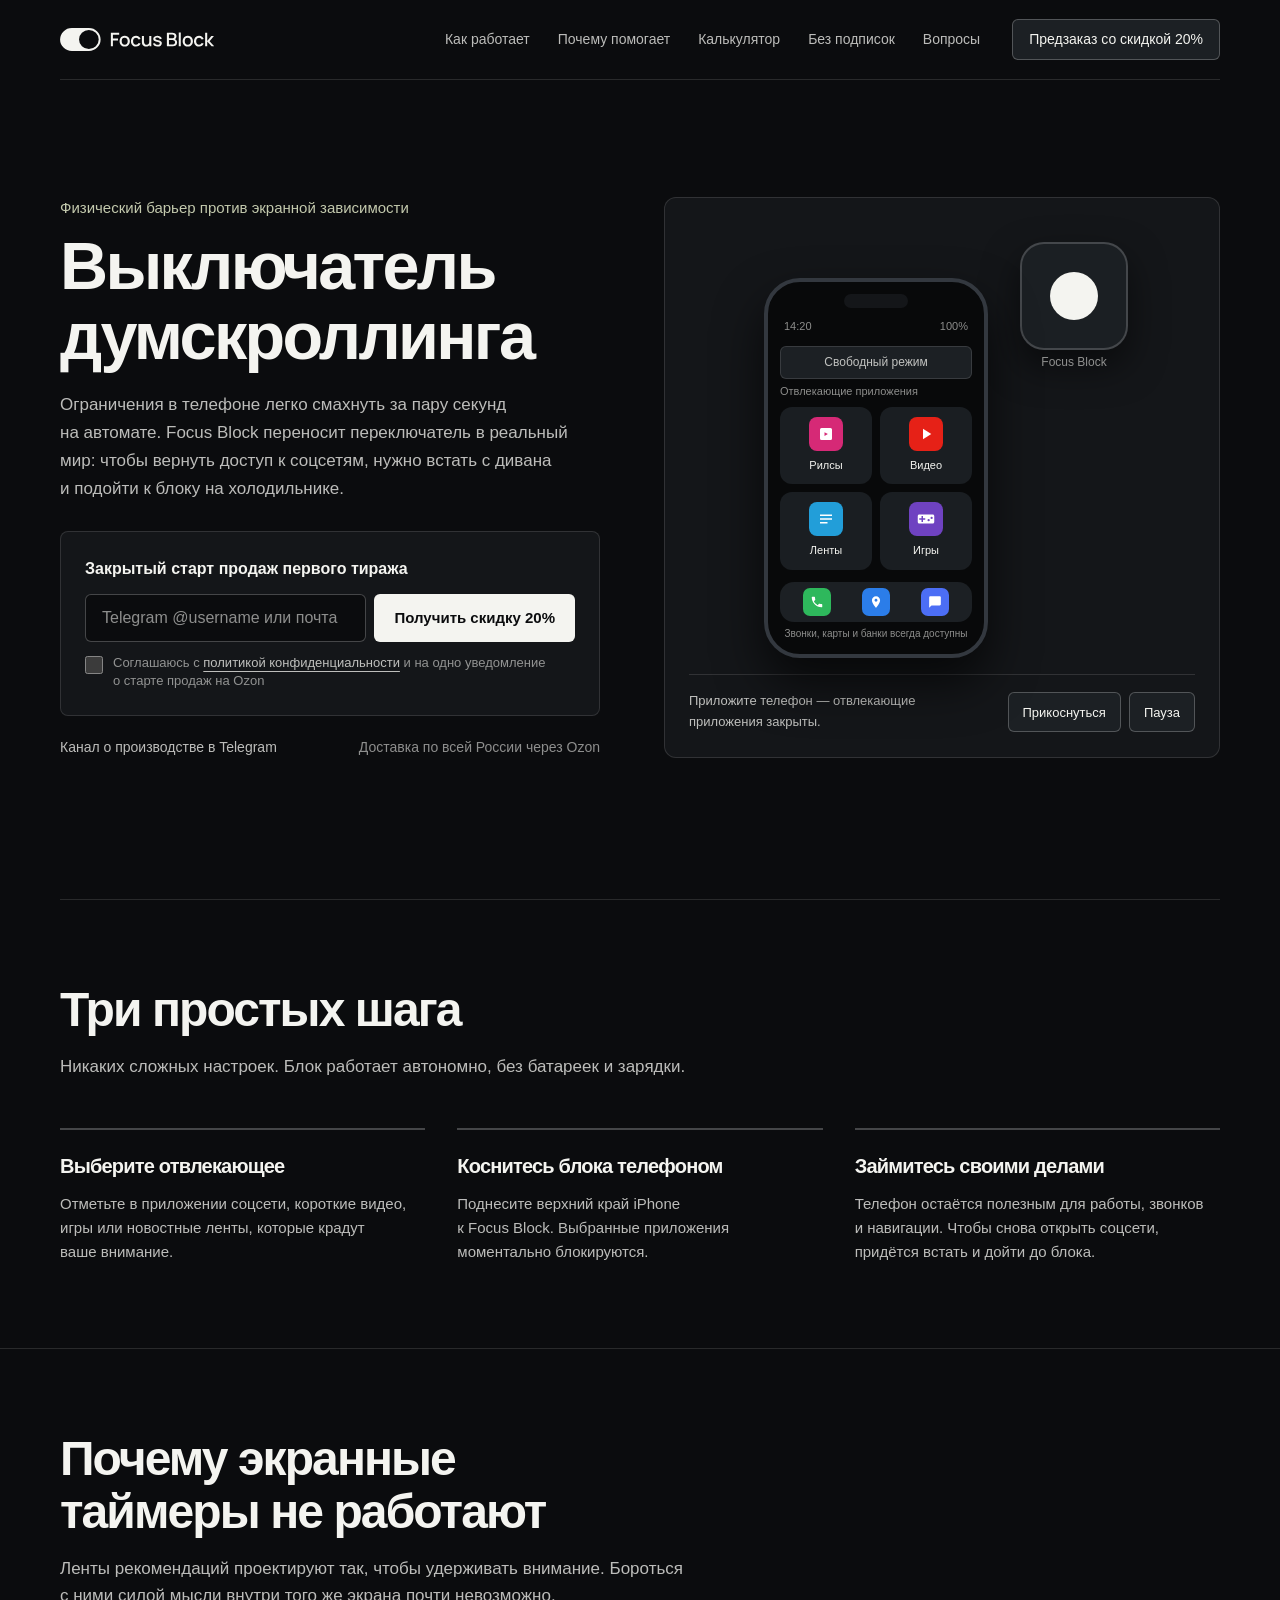
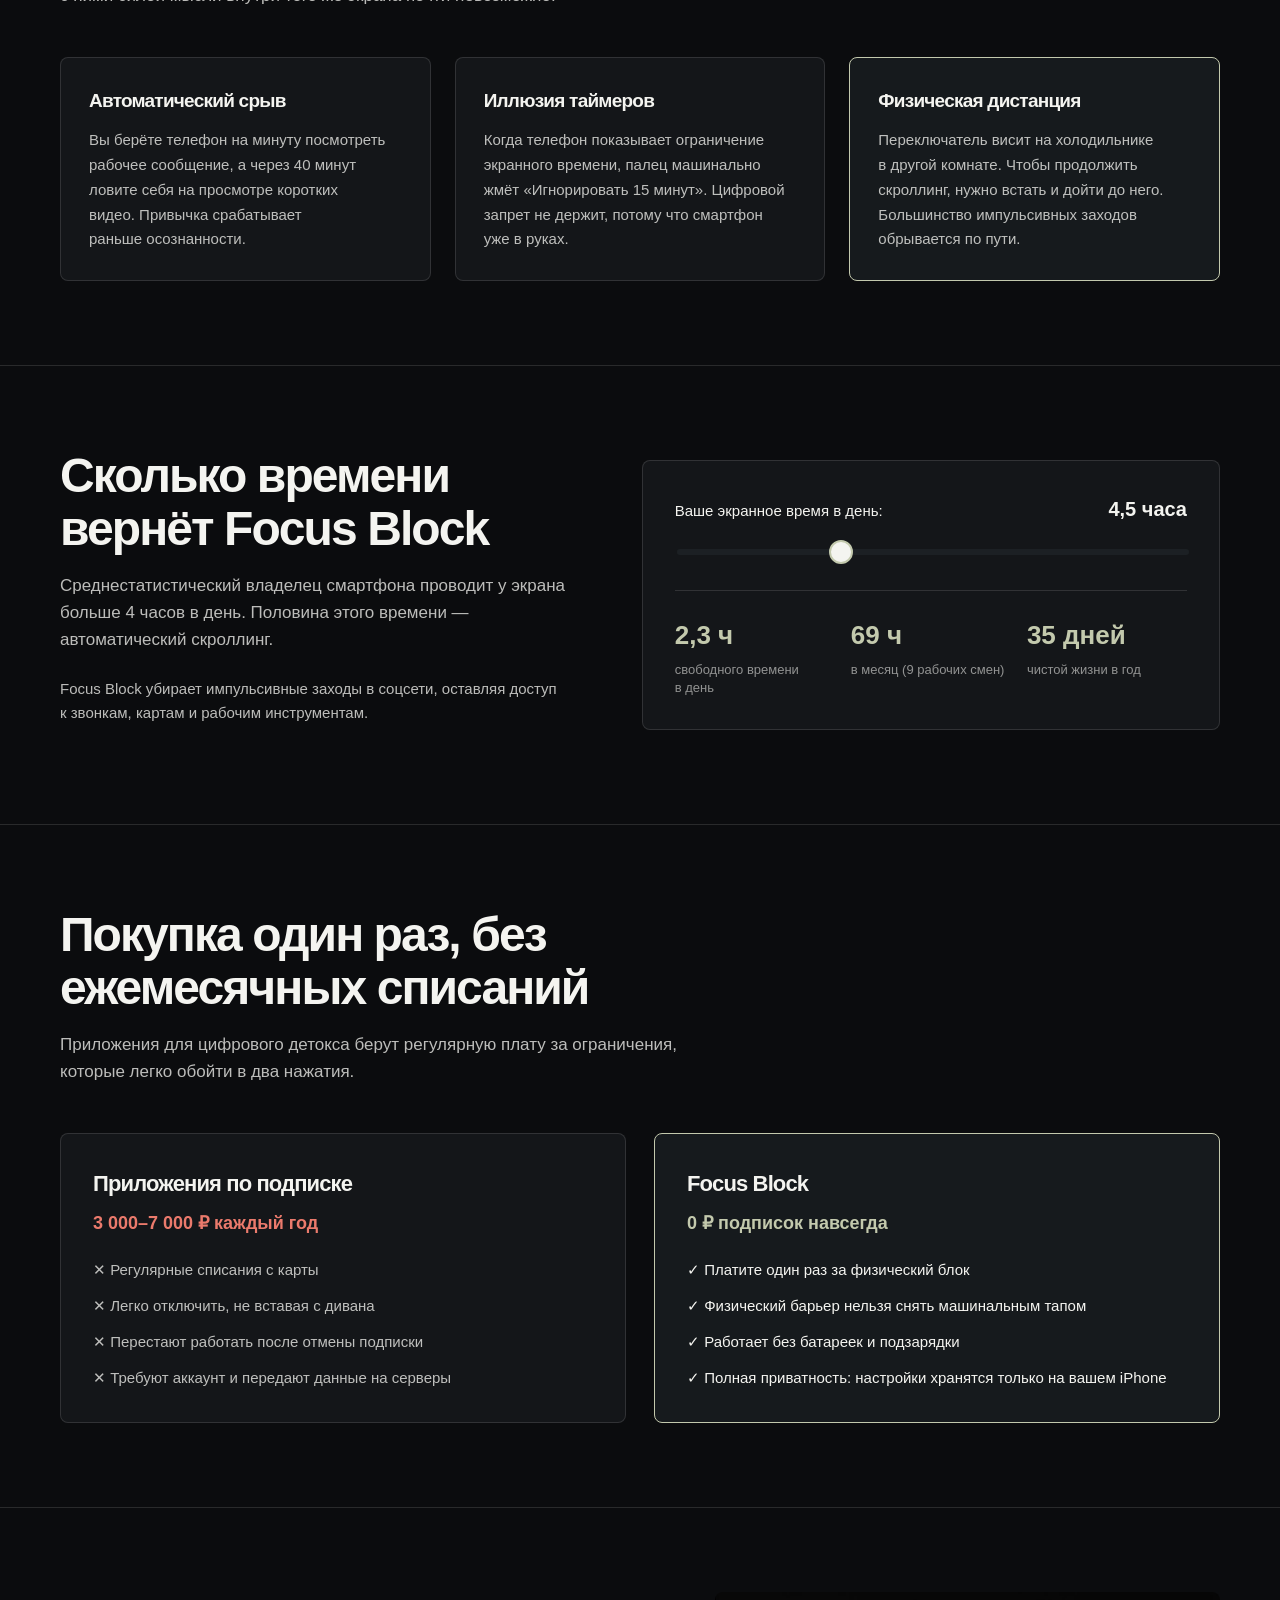
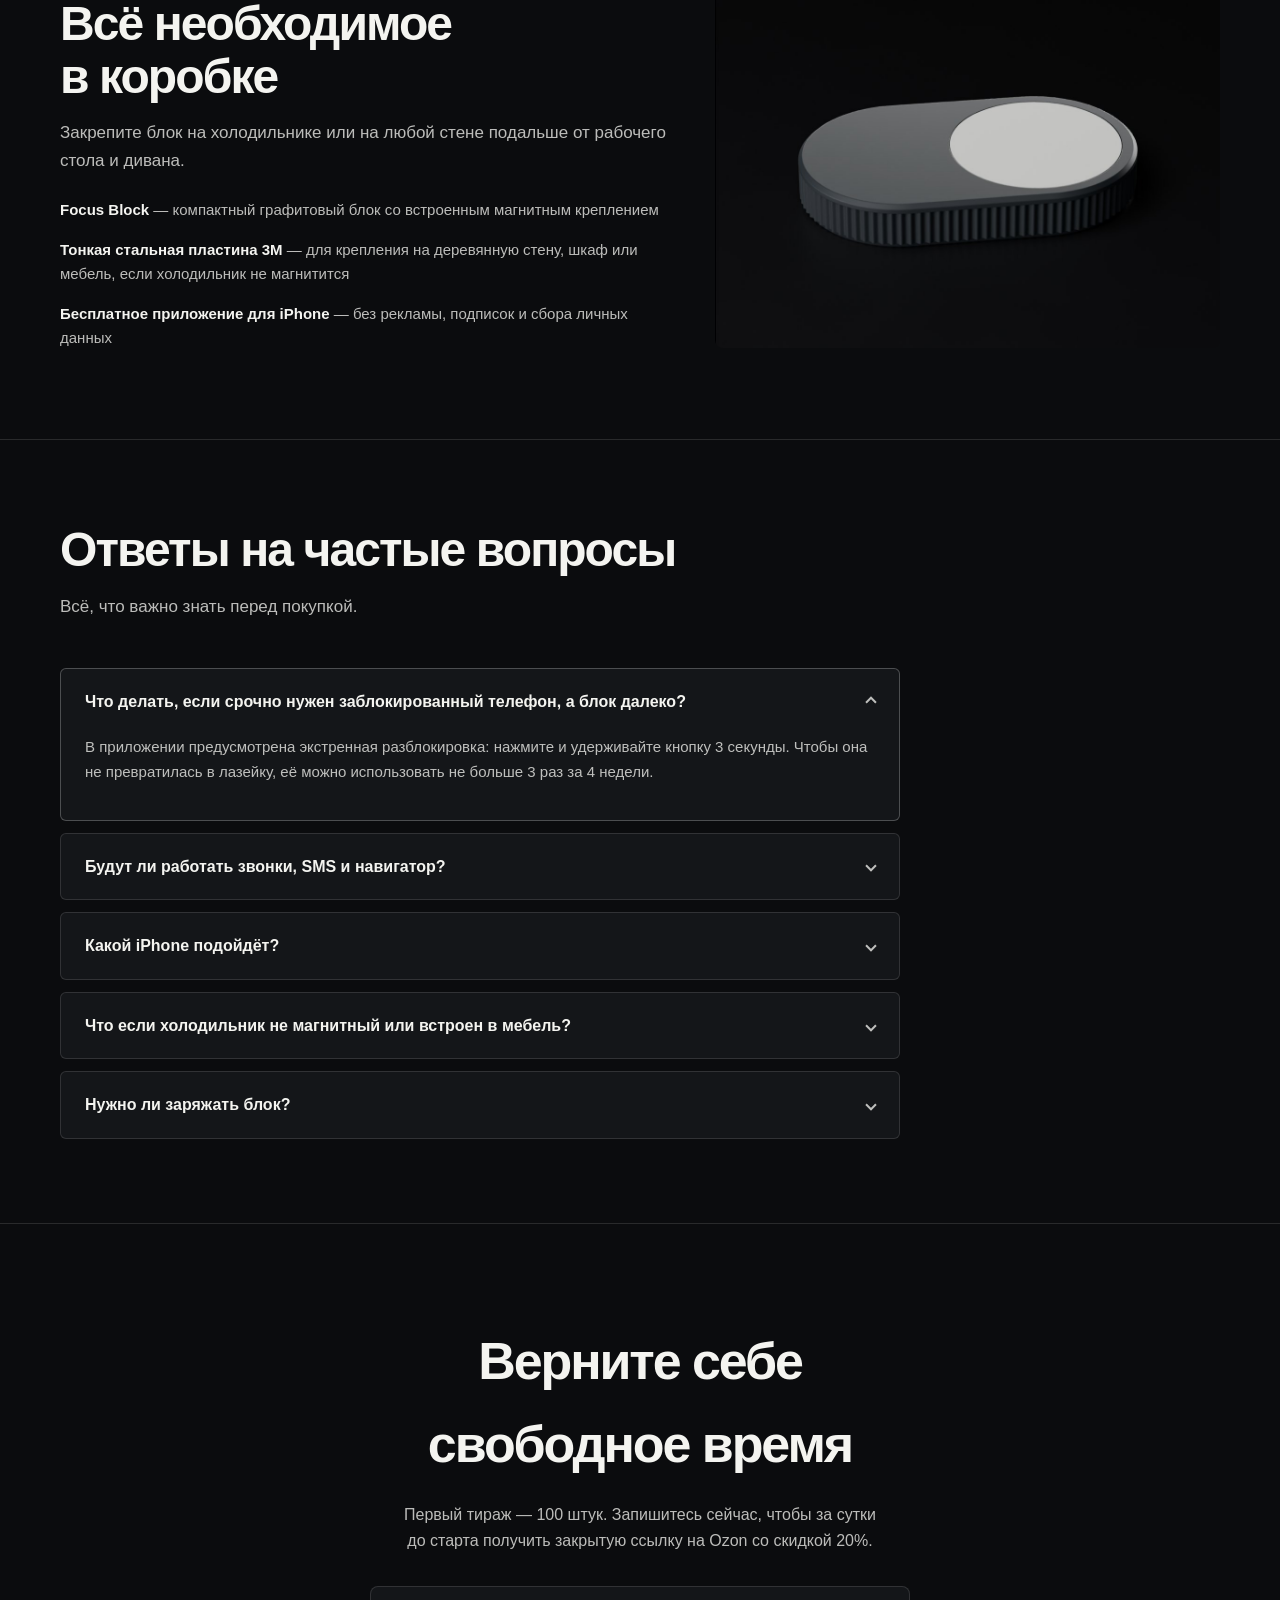
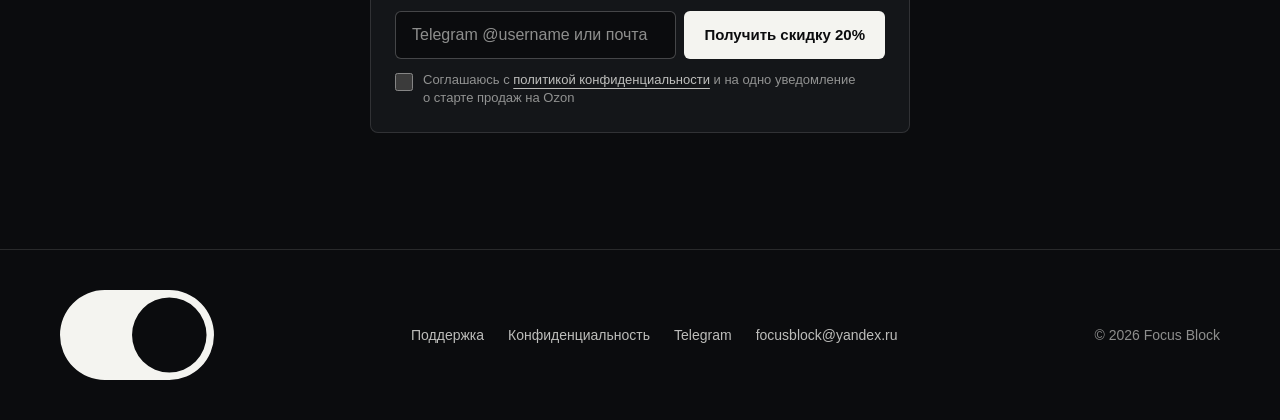
==== commit c18ef6ba: "Polish site per design-kit: SVG icons, 152-FZ consent, safe-area, focus-visible, pause control" ====
--- a/index.html
+++ b/index.html
@@ -3,11 +3,11 @@
 <head>
 <meta charset="utf-8">
 <meta name="viewport" content="width=device-width, initial-scale=1">
-<title>Focus Block — Физический выключатель думскроллинга</title>
+<title>Focus Block — физический выключатель думскроллинга</title>
 <meta name="description" content="Физический блок и приложение для iPhone. Одно касание блокирует соцсети и отвлекающие приложения, пока вы снова не подойдёте к блоку.">
 <meta name="theme-color" content="#0b0c0e">
 <meta property="og:type" content="website">
-<meta property="og:title" content="Focus Block — Физический выключатель думскроллинга">
+<meta property="og:title" content="Focus Block — физический выключатель думскроллинга">
 <meta property="og:description" content="Блок на холодильнике и приложение для iPhone: приложили телефон — соцсети заблокированы, пока не вернётесь к блоку. Без подписок и батареек.">
 <meta property="og:image" content="/img/block.jpg">
 <link rel="icon" href="/img/favicon-32.png" sizes="32x32">
@@ -18,12 +18,12 @@
 
 <header class="site-header wrap">
   <a class="brand" href="/" aria-label="Focus Block — главная">
-    <img src="/img/logo.svg" alt="Focus Block">
+    <img src="/img/logo.svg" alt="Focus Block" width="154" height="24">
   </a>
   <nav class="header-nav" aria-label="Навигация">
-    <a href="#how">Как это работает</a>
+    <a href="#how">Как работает</a>
     <a href="#why">Почему помогает</a>
-    <a href="#calc">Калькулятор времени</a>
+    <a href="#calc">Калькулятор</a>
     <a href="#pricing">Без подписок</a>
     <a href="#faq">Вопросы</a>
   </nav>
@@ -33,48 +33,48 @@
 </header>
 
 <main>
-  <!-- Hero Section -->
   <section class="hero wrap" aria-labelledby="hero-title">
     <div class="hero-copy">
       <div class="hero-kicker">Физический барьер против экранной зависимости</div>
       <h1 id="hero-title">Выключатель думскроллинга</h1>
-      <p class="hero-lead">Ограничения в телефоне легко смахнуть за пару секунд на автомате. Focus Block переносит переключатель в реальный мир: чтобы вернуть доступ к соцсетям, нужно встать с дивана и подойти к блоку на холодильнике.</p>
+      <p class="hero-lead">Ограничения в&nbsp;телефоне легко смахнуть за&nbsp;пару секунд на&nbsp;автомате. Focus Block переносит переключатель в&nbsp;реальный мир: чтобы вернуть доступ к&nbsp;соцсетям, нужно встать с&nbsp;дивана и&nbsp;подойти к&nbsp;блоку на&nbsp;холодильнике.</p>
       
       <div class="hero-form-card" id="order">
         <div class="form-heading">Закрытый старт продаж первого тиража</div>
         <form class="preorder-form" onsubmit="handlePreorder(event, this)">
           <div class="form-fields">
-            <input type="text" name="contact" class="form-input" placeholder="Telegram @username или Email" required autocomplete="email" aria-label="Ваш Telegram или Email">
+            <label for="hero-contact" class="sr-only">Telegram или электронная почта</label>
+            <input id="hero-contact" type="text" name="contact" class="form-input" placeholder="Telegram @username или почта" required autocomplete="email" spellcheck="false">
             <button type="submit" class="form-submit">Получить скидку 20%</button>
           </div>
-          <p class="form-legal">Отправляя контакт, вы соглашаетесь с <a href="/privacy/">политикой конфиденциальности</a>. Мы пришлём только ссылку на покупку на Ozon со скидкой.</p>
-          <div class="form-success-alert">
-            Вы в списке первых! Мы пришлём вам закрытую ссылку в день старта продаж.
+          <label class="consent-row">
+            <input type="checkbox" name="consent" required>
+            <span>Соглашаюсь с&nbsp;<a href="/privacy/">политикой конфиденциальности</a> и&nbsp;на&nbsp;одно уведомление о&nbsp;старте продаж на&nbsp;Ozon</span>
+          </label>
+          <div class="form-success-alert" role="status" aria-live="polite">
+            Контакт сохранён. Мы&nbsp;пришлём закрытую ссылку со&nbsp;скидкой 20% в&nbsp;день открытия продаж на&nbsp;Ozon.
           </div>
         </form>
       </div>
 
       <div class="hero-footer-links">
-        <a href="https://t.me/focusblock" target="_blank" rel="noopener">Канал о производстве в Telegram</a>
-        <span>Доставка по всей России через Ozon</span>
-      </div>
-    </div>
-
-    <!-- Interactive Animation: Phone touches block & apps lock -->
-    <div class="interactive-demo" aria-label="Интерактивная демонстрация работы Focus Block">
-      <div class="demo-scene" id="demoScene">
-        <!-- Physical Block on wall -->
+        <a href="https://t.me/focusblock" target="_blank" rel="noopener">Канал о&nbsp;производстве в&nbsp;Telegram</a>
+        <span>Доставка по&nbsp;всей России через Ozon</span>
+      </div>
+    </div>
+
+    <div class="interactive-demo" id="interactiveDemo" aria-label="Демонстрация: телефон подносят к блоку и отвлекающие приложения блокируются">
+      <div class="demo-scene">
         <div class="demo-block">
           <div class="block-center-inlay"></div>
           <span class="block-label">Focus Block</span>
         </div>
 
-        <div class="touch-ripple" id="touchRipple"></div>
-
-        <!-- Phone Mockup -->
+        <div class="touch-ripple" id="touchRipple" aria-hidden="true"></div>
+
         <div class="demo-phone" id="demoPhone">
-          <div class="phone-notch"></div>
-          <div class="phone-status-bar">
+          <div class="phone-notch" aria-hidden="true"></div>
+          <div class="phone-status-bar num">
             <span>14:20</span>
             <span>100%</span>
           </div>
@@ -83,36 +83,44 @@
             <div class="phone-mode-pill" id="demoModePill">Свободный режим</div>
 
             <div>
-              <div class="phone-apps-label" id="demoAppsLabel">Отвлекающие приложения:</div>
+              <div class="phone-apps-label">Отвлекающие приложения</div>
               <div class="phone-apps-grid">
                 <div class="app-tile">
-                  <div class="app-icon icon-reels">▶</div>
-                  <span class="app-title">Reels</span>
-                  <div class="app-lock-badge">
+                  <div class="app-icon icon-reels" aria-hidden="true">
+                    <svg viewBox="0 0 24 24"><path d="M4 6a2 2 0 0 1 2-2h12a2 2 0 0 1 2 2v12a2 2 0 0 1-2 2H6a2 2 0 0 1-2-2V6zm6 3.5v5l4.5-2.5L10 9.5z"/></svg>
+                  </div>
+                  <span class="app-title">Рилсы</span>
+                  <div class="app-lock-badge" aria-hidden="true">
                     <svg viewBox="0 0 24 24"><path d="M18 8h-1V6c0-2.76-2.24-5-5-5S7 3.24 7 6v2H6c-1.1 0-2 .9-2 2v10c0 1.1.9 2 2 2h12c1.1 0 2-.9 2-2V10c0-1.1-.9-2-2-2zm-6 9c-1.1 0-2-.9-2-2s.9-2 2-2 2 .9 2 2-.9 2-2 2zm3.1-9H8.9V6c0-1.71 1.39-3.1 3.1-3.1 1.71 0 3.1 1.39 3.1 3.1v2z"/></svg>
                   </div>
                 </div>
 
                 <div class="app-tile">
-                  <div class="app-icon icon-video">▶</div>
+                  <div class="app-icon icon-video" aria-hidden="true">
+                    <svg viewBox="0 0 24 24"><path d="M8 5v14l11-7z"/></svg>
+                  </div>
                   <span class="app-title">Видео</span>
-                  <div class="app-lock-badge">
+                  <div class="app-lock-badge" aria-hidden="true">
                     <svg viewBox="0 0 24 24"><path d="M18 8h-1V6c0-2.76-2.24-5-5-5S7 3.24 7 6v2H6c-1.1 0-2 .9-2 2v10c0 1.1.9 2 2 2h12c1.1 0 2-.9 2-2V10c0-1.1-.9-2-2-2zm-6 9c-1.1 0-2-.9-2-2s.9-2 2-2 2 .9 2 2-.9 2-2 2zm3.1-9H8.9V6c0-1.71 1.39-3.1 3.1-3.1 1.71 0 3.1 1.39 3.1 3.1v2z"/></svg>
                   </div>
                 </div>
 
                 <div class="app-tile">
-                  <div class="app-icon icon-feed">✦</div>
+                  <div class="app-icon icon-feed" aria-hidden="true">
+                    <svg viewBox="0 0 24 24"><path d="M4 6h16v2H4V6zm0 5h16v2H4v-2zm0 5h10v2H4v-2z"/></svg>
+                  </div>
                   <span class="app-title">Ленты</span>
-                  <div class="app-lock-badge">
+                  <div class="app-lock-badge" aria-hidden="true">
                     <svg viewBox="0 0 24 24"><path d="M18 8h-1V6c0-2.76-2.24-5-5-5S7 3.24 7 6v2H6c-1.1 0-2 .9-2 2v10c0 1.1.9 2 2 2h12c1.1 0 2-.9 2-2V10c0-1.1-.9-2-2-2zm-6 9c-1.1 0-2-.9-2-2s.9-2 2-2 2 .9 2 2-.9 2-2 2zm3.1-9H8.9V6c0-1.71 1.39-3.1 3.1-3.1 1.71 0 3.1 1.39 3.1 3.1v2z"/></svg>
                   </div>
                 </div>
 
                 <div class="app-tile">
-                  <div class="app-icon icon-game">🎮</div>
+                  <div class="app-icon icon-game" aria-hidden="true">
+                    <svg viewBox="0 0 24 24"><path d="M21 6H3c-1.1 0-2 .9-2 2v8c0 1.1.9 2 2 2h18c1.1 0 2-.9 2-2V8c0-1.1-.9-2-2-2zm-10 7H8v3H6v-3H3v-2h3V8h2v3h3v2zm4.5 2a1.5 1.5 0 1 1 0-3 1.5 1.5 0 0 1 0 3zm4-3a1.5 1.5 0 1 1 0-3 1.5 1.5 0 0 1 0 3z"/></svg>
+                  </div>
                   <span class="app-title">Игры</span>
-                  <div class="app-lock-badge">
+                  <div class="app-lock-badge" aria-hidden="true">
                     <svg viewBox="0 0 24 24"><path d="M18 8h-1V6c0-2.76-2.24-5-5-5S7 3.24 7 6v2H6c-1.1 0-2 .9-2 2v10c0 1.1.9 2 2 2h12c1.1 0 2-.9 2-2V10c0-1.1-.9-2-2-2zm-6 9c-1.1 0-2-.9-2-2s.9-2 2-2 2 .9 2 2-.9 2-2 2zm3.1-9H8.9V6c0-1.71 1.39-3.1 3.1-3.1 1.71 0 3.1 1.39 3.1 3.1v2z"/></svg>
                   </div>
                 </div>
@@ -121,17 +129,17 @@
 
             <div>
               <div class="phone-dock">
-                <div class="dock-icon dock-call" title="Телефон всегда работает">
+                <div class="dock-icon dock-call" title="Звонки всегда работают" aria-hidden="true">
                   <svg viewBox="0 0 24 24"><path d="M6.62 10.79c1.44 2.83 3.76 5.14 6.59 6.59l2.2-2.2c.27-.27.67-.36 1.02-.24 1.12.37 2.33.57 3.57.57.55 0 1 .45 1 1V20c0 .55-.45 1-1 1-9.39 0-17-7.61-17-17 0-.55.45-1 1-1h3.5c.55 0 1 .45 1 1 0 1.25.2 2.45.57 3.57.11.35.03.74-.25 1.02l-2.2 2.2z"/></svg>
                 </div>
-                <div class="dock-icon dock-maps" title="Карты и навигация">
+                <div class="dock-icon dock-maps" title="Карты и навигация" aria-hidden="true">
                   <svg viewBox="0 0 24 24"><path d="M12 2C8.13 2 5 5.13 5 9c0 5.25 7 13 7 13s7-7.75 7-13c0-3.87-3.13-7-7-7zm0 9.5c-1.38 0-2.5-1.12-2.5-2.5s1.12-2.5 2.5-2.5 2.5 1.12 2.5 2.5-1.12 2.5-2.5 2.5z"/></svg>
                 </div>
-                <div class="dock-icon dock-msg" title="Важные сообщения">
+                <div class="dock-icon dock-msg" title="Важные сообщения" aria-hidden="true">
                   <svg viewBox="0 0 24 24"><path d="M20 2H4c-1.1 0-1.99.9-1.99 2L2 22l4-4h14c1.1 0 2-.9 2-2V4c0-1.1-.9-2-2-2z"/></svg>
                 </div>
               </div>
-              <div class="dock-note">Звонки, карты и банки всегда доступны</div>
+              <div class="dock-note">Звонки, карты и&nbsp;банки всегда доступны</div>
             </div>
           </div>
         </div>
@@ -139,240 +147,240 @@
 
       <div class="demo-controls">
         <div class="demo-caption" id="demoCaption">Приложите телефон — отвлекающие приложения закрыты.</div>
-        <button type="button" class="demo-trigger-btn" id="demoTriggerBtn" onclick="toggleDemoState()">Прикоснуться телефоном</button>
-      </div>
-    </div>
-  </section>
-
-  <!-- Section: How it works in life -->
+        <div class="demo-btns">
+          <button type="button" class="demo-trigger-btn" id="demoTriggerBtn" onclick="toggleDemoState()">Прикоснуться</button>
+          <button type="button" class="demo-trigger-btn" id="demoPauseBtn" onclick="toggleDemoPause()" aria-pressed="false">Пауза</button>
+        </div>
+      </div>
+    </div>
+  </section>
+
   <section id="how">
     <div class="wrap">
       <div class="section-head">
         <h2>Три простых шага</h2>
-        <p>Никаких сложных ритуалов и настроек. Блок работает автономно и не требует зарядки.</p>
+        <p>Никаких сложных настроек. Блок работает автономно, без батареек и&nbsp;зарядки.</p>
       </div>
 
       <ol class="steps-list">
         <li class="step-item">
-          <h3>1. Выберите отвлекающее</h3>
-          <p>В приложении Focus Block отметьте приложения, категории или сайты: соцсети, короткие видео, игры или новостные каналы.</p>
+          <h3>Выберите отвлекающее</h3>
+          <p>Отметьте в&nbsp;приложении соцсети, короткие видео, игры или новостные ленты, которые крадут ваше внимание.</p>
         </li>
         <li class="step-item">
-          <h3>2. Коснитесь блока телефоном</h3>
-          <p>Поднесите верхний край iPhone к Focus Block. Выбранные приложения моментально блокируются.</p>
+          <h3>Коснитесь блока телефоном</h3>
+          <p>Поднесите верхний край iPhone к&nbsp;Focus Block. Выбранные приложения моментально блокируются.</p>
         </li>
         <li class="step-item">
-          <h3>3. Спокойно делайте свои дела</h3>
-          <p>Телефон остаётся полезным для работы, связи и навигации. Чтобы снова залипнуть в ленту, придётся встать и дойти до блока.</p>
+          <h3>Займитесь своими делами</h3>
+          <p>Телефон остаётся полезным для работы, звонков и&nbsp;навигации. Чтобы снова открыть соцсети, придётся встать и&nbsp;дойти до&nbsp;блока.</p>
         </li>
       </ol>
     </div>
   </section>
 
-  <!-- Section: Psychology of physical friction -->
   <section id="why">
     <div class="wrap">
       <div class="section-head">
-        <h2>Почему экранные таймеры не работают</h2>
-        <p>Алгоритмы рекомендаций проектируют целые команды специалистов. Бороться с ними силой мысли внутри одного и того же смартфона бесполезно.</p>
+        <h2>Почему экранные таймеры не&nbsp;работают</h2>
+        <p>Ленты рекомендаций проектируют так, чтобы удерживать внимание. Бороться с&nbsp;ними силой мысли внутри того&nbsp;же экрана почти невозможно.</p>
       </div>
 
       <div class="value-grid">
         <div class="value-card">
           <h3>Автоматический срыв</h3>
-          <p>Вы берёте телефон на минуту посмотреть сообщение по работе, а через 40 минут ловите себя на просмотре ленты. Дофаминовая петля включается раньше, чем просыпается самоконтроль.</p>
+          <p>Вы берёте телефон на&nbsp;минуту посмотреть рабочее сообщение, а&nbsp;через 40&nbsp;минут ловите себя на&nbsp;просмотре коротких видео. Привычка срабатывает раньше осознанности.</p>
         </div>
 
         <div class="value-card">
           <h3>Иллюзия таймеров</h3>
-          <p>Когда система показывает ограничение экранного времени, палец машинально нажимает «Игнорировать 15 минут». Цифровой запрет не работает, потому что телефон уже у вас в руках.</p>
+          <p>Когда телефон показывает ограничение экранного времени, палец машинально жмёт «Игнорировать 15&nbsp;минут». Цифровой запрет не&nbsp;держит, потому что смартфон уже в&nbsp;руках.</p>
         </div>
 
         <div class="value-card highlight">
           <h3>Физическая дистанция</h3>
-          <p>Когда переключатель висит на холодильнике в другой комнате, импульс разбивается. Чтобы продолжить скроллинг, нужно встать и дойти до него. 95% бессмысленных сессий отсекаются по пути.</p>
-        </div>
-      </div>
-    </div>
-  </section>
-
-  <!-- Section: Time Calculator -->
+          <p>Переключатель висит на&nbsp;холодильнике в&nbsp;другой комнате. Чтобы продолжить скроллинг, нужно встать и&nbsp;дойти до&nbsp;него. Большинство импульсивных заходов обрывается по&nbsp;пути.</p>
+        </div>
+      </div>
+    </div>
+  </section>
+
   <section id="calc">
     <div class="wrap calc-wrapper">
       <div>
-        <div class="section-head" style="margin-bottom: 24px;">
-          <h2>Посчитайте, сколько часов вернёт Focus Block</h2>
-          <p>Среднестатистический пользователь проводит в телефоне больше 4 часов в день. Больше половины этого времени — фоновый автоматический скроллинг.</p>
-        </div>
-        <p style="color: var(--text-muted); font-size: 15px;">Focus Block убирает импульсивные заходы в соцсети, сохраняя доступ к важным звонкам и приложениям.</p>
+        <div class="section-head section-head-compact">
+          <h2>Сколько времени вернёт Focus Block</h2>
+          <p>Среднестатистический владелец смартфона проводит у&nbsp;экрана больше 4&nbsp;часов в&nbsp;день. Половина этого времени — автоматический скроллинг.</p>
+        </div>
+        <p class="section-note">Focus Block убирает импульсивные заходы в&nbsp;соцсети, оставляя доступ к&nbsp;звонкам, картам и&nbsp;рабочим инструментам.</p>
       </div>
 
       <div class="calc-box">
         <div class="calc-slider-wrap">
           <div class="calc-row-label">
-            <label for="screenRange">Ваше экранное время в день:</label>
-            <span class="calc-current-value num" id="screenVal">4.5 часа</span>
+            <label for="screenRange">Ваше экранное время в&nbsp;день:</label>
+            <span class="calc-current-value num" id="screenVal">4,5 часа</span>
           </div>
           <input type="range" id="screenRange" class="calc-range" min="2" max="10" step="0.5" value="4.5">
         </div>
 
         <div class="calc-output-grid">
           <div class="calc-stat-block">
-            <span class="calc-stat-value num" id="resDay">2.3 ч</span>
-            <span class="calc-stat-label">свободного времени в день</span>
+            <span class="calc-stat-value num" id="resDay">2,3&nbsp;ч</span>
+            <span class="calc-stat-label">свободного времени в&nbsp;день</span>
           </div>
           <div class="calc-stat-block">
-            <span class="calc-stat-value num" id="resMonth">69 ч</span>
-            <span class="calc-stat-label">в месяц (9 рабочих смен)</span>
+            <span class="calc-stat-value num" id="resMonth">69&nbsp;ч</span>
+            <span class="calc-stat-label">в&nbsp;месяц (9&nbsp;рабочих смен)</span>
           </div>
           <div class="calc-stat-block">
-            <span class="calc-stat-value num" id="resYear">35 дней</span>
-            <span class="calc-stat-label">чистой жизни в год</span>
-          </div>
-        </div>
-      </div>
-    </div>
-  </section>
-
-  <!-- Section: Honest Economics / No Subscriptions -->
+            <span class="calc-stat-value num" id="resYear">35&nbsp;дней</span>
+            <span class="calc-stat-label">чистой жизни в&nbsp;год</span>
+          </div>
+        </div>
+      </div>
+    </div>
+  </section>
+
   <section id="pricing">
     <div class="wrap">
       <div class="section-head">
         <h2>Покупка один раз, без ежемесячных списаний</h2>
-        <p>Большинство приложений для цифрового детокса берут регулярную плату за функции, которые легко обойти в два тапа.</p>
+        <p>Приложения для цифрового детокса берут регулярную плату за&nbsp;ограничения, которые легко обойти в&nbsp;два нажатия.</p>
       </div>
 
       <div class="compare-grid">
         <div class="compare-card">
-          <h3>Приложения по подписке</h3>
-          <div class="compare-price bad num">от 3 000 до 7 000 ₽ каждый год</div>
+          <h3>Приложения по&nbsp;подписке</h3>
+          <div class="compare-price bad num">3&nbsp;000–7&nbsp;000&nbsp;₽ каждый год</div>
           <ul class="compare-items">
-            <li>✕ Ежегодные или ежемесячные списания денег</li>
-            <li>✕ Легко отменить блокировку не вставая с кресла</li>
-            <li>✕ Перестают работать, если отменили подписку</li>
-            <li>✕ Требуют регистрацию и передают данные на серверы</li>
+            <li>✕ Регулярные списания с&nbsp;карты</li>
+            <li>✕ Легко отключить, не&nbsp;вставая с&nbsp;дивана</li>
+            <li>✕ Перестают работать после отмены подписки</li>
+            <li>✕ Требуют аккаунт и&nbsp;передают данные на&nbsp;серверы</li>
           </ul>
         </div>
 
         <div class="compare-card winner">
           <h3>Focus Block</h3>
-          <div class="compare-price good num">0 ₽ подписок навсегда</div>
+          <div class="compare-price good num">0&nbsp;₽ подписок навсегда</div>
           <ul class="compare-items">
-            <li>✓ Оплата один раз за сам физический девайс</li>
-            <li>✓ Физический барьер — нельзя снять машинальным тапом</li>
-            <li>✓ Не требует зарядки и батареек — блок работает всегда</li>
-            <li>✓ Полная приватность: все настройки остаются на вашем iPhone</li>
+            <li>✓ Платите один раз за&nbsp;физический блок</li>
+            <li>✓ Физический барьер нельзя снять машинальным тапом</li>
+            <li>✓ Работает без батареек и&nbsp;подзарядки</li>
+            <li>✓ Полная приватность: настройки хранятся только на&nbsp;вашем iPhone</li>
           </ul>
         </div>
       </div>
     </div>
   </section>
 
-  <!-- Section: What is in the box -->
   <section id="box">
     <div class="wrap box-layout">
       <div>
-        <div class="section-head" style="margin-bottom: 24px;">
-          <h2>Всё необходимое в коробке</h2>
-          <p>Блок пассивный: зарядка и батарейки не нужны. Закрепите его на холодильнике или на любой другой поверхности.</p>
+        <div class="section-head section-head-compact">
+          <h2>Всё необходимое в&nbsp;коробке</h2>
+          <p>Закрепите блок на&nbsp;холодильнике или на&nbsp;любой стене подальше от&nbsp;рабочего стола и&nbsp;дивана.</p>
         </div>
 
         <ul class="box-checklist">
           <li>
-            <span><strong>Focus Block</strong> — корпус из графитового материала со встроенными магнитами</span>
+            <span><strong>Focus Block</strong> — компактный графитовый блок со&nbsp;встроенным магнитным креплением</span>
           </li>
           <li>
-            <span><strong>Тонкая металлическая пластина 3M</strong> — приклейте на деревянную стену, монитор или мебель, если холодильник далеко</span>
+            <span><strong>Тонкая стальная пластина 3M</strong> — для крепления на&nbsp;деревянную стену, шкаф или мебель, если холодильник не&nbsp;магнитится</span>
           </li>
           <li>
-            <span><strong>Бесплатное приложение для iPhone</strong> — без рекламы, подписок и сбора личных данных</span>
+            <span><strong>Бесплатное приложение для iPhone</strong> — без рекламы, подписок и&nbsp;сбора личных данных</span>
           </li>
         </ul>
       </div>
 
       <div class="box-photo-wrap">
-        <img class="box-photo" src="/img/block.jpg" width="1080" height="760" alt="Focus Block — компактный графитовый блок">
-      </div>
-    </div>
-  </section>
-
-  <!-- Section: FAQ -->
+        <img class="box-photo" src="/img/block.jpg" width="1080" height="760" loading="lazy" alt="Focus Block — компактный графитовый блок со светлой круглой вставкой">
+      </div>
+    </div>
+  </section>
+
   <section id="faq">
     <div class="wrap">
       <div class="section-head">
-        <h2>Ответы на частые вопросы</h2>
-        <p>Всё, что важно знать о работе девайса и приложения.</p>
+        <h2>Ответы на&nbsp;частые вопросы</h2>
+        <p>Всё, что важно знать перед покупкой.</p>
       </div>
 
       <div class="faq-list">
         <details class="faq-entry" open>
           <summary class="faq-trigger">
-            <span>Что делать, если срочно нужен заблокированный телефон, а блок далеко?</span>
+            <span>Что делать, если срочно нужен заблокированный телефон, а&nbsp;блок далеко?</span>
             <span class="faq-marker" aria-hidden="true"></span>
           </summary>
           <div class="faq-body">
-            <p>В приложении предусмотрена экстренная разблокировка: нажмите и удерживайте кнопку 3 секунды. Чтобы защитить вас от собственных импульсов, экстренную разблокировку можно использовать не более 3 раз за 4 недели.</p>
+            <p>В&nbsp;приложении предусмотрена экстренная разблокировка: нажмите и&nbsp;удерживайте кнопку 3&nbsp;секунды. Чтобы она не&nbsp;превратилась в&nbsp;лазейку, её можно использовать не&nbsp;больше 3&nbsp;раз за&nbsp;4&nbsp;недели.</p>
           </div>
         </details>
 
         <details class="faq-entry">
           <summary class="faq-trigger">
-            <span>Будут ли работать звонки, SMS и навигатор?</span>
+            <span>Будут&nbsp;ли работать звонки, SMS и&nbsp;навигатор?</span>
             <span class="faq-marker" aria-hidden="true"></span>
           </summary>
           <div class="faq-body">
-            <p>Да. Вы сами выбираете список ограничений. Телефонные звонки, SMS, приложения банков, такси, навигаторы, заметки и всё необходимое для жизни продолжают работать без ограничений.</p>
+            <p>Да. Вы сами выбираете список ограничений. Телефонные звонки, SMS, банки, такси, навигаторы и&nbsp;рабочие приложения продолжают работать без ограничений.</p>
           </div>
         </details>
 
         <details class="faq-entry">
           <summary class="faq-trigger">
-            <span>Какой телефон требуется?</span>
+            <span>Какой iPhone подойдёт?</span>
             <span class="faq-marker" aria-hidden="true"></span>
           </summary>
           <div class="faq-body">
-            <p>Focus Block работает с iPhone на iOS 17 или новее: от iPhone XS, XR и SE 2-го поколения до новейших моделей. Телефон подносится к блоку верхним краем.</p>
+            <p>Любой iPhone с&nbsp;iOS 17 или новее: от&nbsp;iPhone XS, XR и&nbsp;SE 2-го поколения до&nbsp;новейших моделей.</p>
           </div>
         </details>
 
         <details class="faq-entry">
           <summary class="faq-trigger">
-            <span>Что если холодильник не магнитный или встроен в гарнитур?</span>
+            <span>Что если холодильник не&nbsp;магнитный или встроен в&nbsp;мебель?</span>
             <span class="faq-marker" aria-hidden="true"></span>
           </summary>
           <div class="faq-body">
-            <p>В комплекте идёт аккуратная стальная пластина с прочным двусторонним скотчем 3M. Приклейте её на любую стену, рабочий стол, шкаф или монитор — блок надёжно держится на ней.</p>
+            <p>В&nbsp;комплекте лежит тонкая стальная пластина с&nbsp;двусторонним скотчем 3M. Приклейте её на&nbsp;стену, шкаф или в&nbsp;прихожей — блок надёжно держится на&nbsp;ней.</p>
           </div>
         </details>
 
         <details class="faq-entry">
           <summary class="faq-trigger">
-            <span>Нужно ли заряжать блок?</span>
+            <span>Нужно&nbsp;ли заряжать блок?</span>
             <span class="faq-marker" aria-hidden="true"></span>
           </summary>
           <div class="faq-body">
-            <p>Нет. Блок не содержит аккумуляторов или батареек. Он работает пассивно от касания смартфона и прослужит долгие годы.</p>
+            <p>Нет. Внутри нет аккумуляторов и&nbsp;батареек — блок работает пассивно и&nbsp;не&nbsp;разряжается.</p>
           </div>
         </details>
       </div>
     </div>
   </section>
 
-  <!-- Final Preorder Section -->
   <section class="final-section">
     <div class="wrap final-wrap">
       <h2>Верните себе свободное время</h2>
-      <p>Первый тираж — 100 штук. Запишитесь сейчас, чтобы за 24 часа до старта получить закрытую ссылку на Ozon со скидкой 20%.</p>
+      <p>Первый тираж — 100&nbsp;штук. Запишитесь сейчас, чтобы за&nbsp;сутки до&nbsp;старта получить закрытую ссылку на&nbsp;Ozon со&nbsp;скидкой 20%.</p>
       
-      <div class="hero-form-card" style="text-align: left;">
+      <div class="hero-form-card hero-form-card-left">
         <form class="preorder-form" onsubmit="handlePreorder(event, this)">
           <div class="form-fields">
-            <input type="text" name="contact" class="form-input" placeholder="Telegram @username или Email" required autocomplete="email" aria-label="Ваш Telegram или Email для предзаказа">
-            <button type="submit" class="form-submit">Записаться со скидкой 20%</button>
-          </div>
-          <p class="form-legal">Согласие с <a href="/privacy/">политикой конфиденциальности</a>. Никакого спама: только сообщение в день старта продаж.</p>
-          <div class="form-success-alert">
-            Вы в списке первых! Мы сообщим вам о старте продаж со скидкой.
+            <label for="footer-contact" class="sr-only">Telegram или электронная почта</label>
+            <input id="footer-contact" type="text" name="contact" class="form-input" placeholder="Telegram @username или почта" required autocomplete="email" spellcheck="false">
+            <button type="submit" class="form-submit">Получить скидку 20%</button>
+          </div>
+          <label class="consent-row">
+            <input type="checkbox" name="consent" required>
+            <span>Соглашаюсь с&nbsp;<a href="/privacy/">политикой конфиденциальности</a> и&nbsp;на&nbsp;одно уведомление о&nbsp;старте продаж на&nbsp;Ozon</span>
+          </label>
+          <div class="form-success-alert" role="status" aria-live="polite">
+            Контакт сохранён. Мы&nbsp;пришлём закрытую ссылку со&nbsp;скидкой 20% в&nbsp;день открытия продаж на&nbsp;Ozon.
           </div>
         </form>
       </div>
@@ -380,17 +388,18 @@
   </section>
 </main>
 
-<!-- Mobile Sticky Bar -->
 <div class="mobile-sticky" id="mobileSticky">
   <div class="mobile-sticky-inner">
-    <div class="mobile-sticky-title">Focus Block · Скидка 20%</div>
-    <a href="#order" class="mobile-sticky-cta">Предзаказ</a>
+    <div class="mobile-sticky-title">Focus Block — скидка 20%</div>
+    <a href="#order" class="mobile-sticky-cta">Получить скидку</a>
   </div>
 </div>
 
 <footer class="site-footer wrap">
   <div class="footer-row">
-    <a class="brand" href="/" aria-label="Focus Block"><img src="/img/mark.svg" alt="Focus Block" style="width:28px;height:auto;"></a>
+    <a class="brand" href="/" aria-label="Focus Block">
+      <img src="/img/mark.svg" alt="Focus Block" class="brand-mark" width="28" height="16">
+    </a>
     <div class="footer-links">
       <a href="/support/">Поддержка</a>
       <a href="/privacy/">Конфиденциальность</a>
@@ -404,65 +413,76 @@
 <script>
   // Interactive Phone Animation Logic
   let isBlocked = false;
+  let isPaused = false;
   let animTimer = null;
-  const demoScene = document.querySelector('.interactive-demo');
-  const demoPhone = document.getElementById('demoPhone');
-  const modePill = document.getElementById('demoModePill');
-  const caption = document.getElementById('demoCaption');
-  const triggerBtn = document.getElementById('demoTriggerBtn');
+  const demoScene = document.getElementById("interactiveDemo");
+  const modePill = document.getElementById("demoModePill");
+  const caption = document.getElementById("demoCaption");
+  const triggerBtn = document.getElementById("demoTriggerBtn");
+  const pauseBtn = document.getElementById("demoPauseBtn");
 
   function runLockCycle() {
     if (!demoScene) return;
 
     if (!isBlocked) {
-      // Step 1: Phone moves up to touch block
-      demoScene.classList.add('anim-touch');
-      if (caption) caption.textContent = "Касание блока...";
+      demoScene.classList.add("anim-touch");
+      if (caption) caption.textContent = "Касание блока…";
 
       setTimeout(() => {
-        // Step 2: Lock activates
         isBlocked = true;
-        demoScene.classList.add('is-blocked');
-        if (modePill) modePill.textContent = "Фокус включён · Блок активен";
-        if (caption) caption.textContent = "Соцсети и игры заблокированы до следующего касания";
-        if (triggerBtn) triggerBtn.textContent = "Снять блокировку у блока";
-      }, 600);
+        demoScene.classList.add("is-blocked");
+        if (modePill) modePill.textContent = "Фокус включён";
+        if (caption) caption.textContent = "Соцсети и игры закрыты до следующего касания.";
+        if (triggerBtn) triggerBtn.textContent = "Разблокировать";
+      }, 550);
 
       setTimeout(() => {
-        // Step 3: Phone slides back down
-        demoScene.classList.remove('anim-touch');
-      }, 1200);
-
+        demoScene.classList.remove("anim-touch");
+      }, 1150);
     } else {
-      // Unlocking cycle
-      demoScene.classList.add('anim-touch');
-      if (caption) caption.textContent = "Подошли к блоку, чтобы разблокировать...";
+      demoScene.classList.add("anim-touch");
+      if (caption) caption.textContent = "Подносим телефон к блоку…";
 
       setTimeout(() => {
         isBlocked = false;
-        demoScene.classList.remove('is-blocked');
+        demoScene.classList.remove("is-blocked");
         if (modePill) modePill.textContent = "Свободный режим";
-        if (caption) caption.textContent = "Приложения снова доступны";
-        if (triggerBtn) triggerBtn.textContent = "Прикоснуться телефоном";
-      }, 600);
+        if (caption) caption.textContent = "Приложения снова доступны.";
+        if (triggerBtn) triggerBtn.textContent = "Прикоснуться";
+      }, 550);
 
       setTimeout(() => {
-        demoScene.classList.remove('anim-touch');
-      }, 1200);
+        demoScene.classList.remove("anim-touch");
+      }, 1150);
     }
   }
 
+  function startAutoLoop() {
+    clearInterval(animTimer);
+    if (!isPaused && !window.matchMedia("(prefers-reduced-motion: reduce)").matches) {
+      animTimer = setInterval(runLockCycle, 6500);
+    }
+  }
+
   function toggleDemoState() {
-    clearInterval(animTimer);
     runLockCycle();
-    // Restart automatic loop after 8 seconds of inactivity
-    animTimer = setInterval(runLockCycle, 7000);
+    startAutoLoop();
   }
 
-  // Automatic demo cycle every 6.5 seconds
-  if (!window.matchMedia("(prefers-reduced-motion: reduce)").matches) {
-    animTimer = setInterval(runLockCycle, 6500);
+  function toggleDemoPause() {
+    isPaused = !isPaused;
+    if (pauseBtn) {
+      pauseBtn.textContent = isPaused ? "Запустить" : "Пауза";
+      pauseBtn.setAttribute("aria-pressed", String(isPaused));
+    }
+    if (isPaused) {
+      clearInterval(animTimer);
+    } else {
+      startAutoLoop();
+    }
   }
+
+  startAutoLoop();
 
   // Time Calculator
   (() => {
@@ -476,15 +496,16 @@
 
     const calcTime = () => {
       const val = parseFloat(range.value);
-      display.textContent = `${val.toFixed(1)} ${val === 1 ? "час" : (val < 5 ? "часа" : "часов")}`;
+      const valStr = val.toFixed(1).replace(".", ",");
+      display.textContent = `${valStr}\u00A0${val === 1 ? "час" : (val < 5 ? "часа" : "часов")}`;
 
       const savedPerDay = Math.round(val * 0.52 * 10) / 10;
       const savedPerMonth = Math.round(savedPerDay * 30);
       const savedPerYear = Math.round((savedPerDay * 365) / 24);
 
-      resDay.textContent = `${savedPerDay} ч`;
-      resMonth.textContent = `${savedPerMonth} ч`;
-      resYear.textContent = `${savedPerYear} ${savedPerYear % 10 === 1 && savedPerYear !== 11 ? "день" : (savedPerYear % 10 >= 2 && savedPerYear % 10 <= 4 && (savedPerYear < 10 || savedPerYear > 20) ? "дня" : "дней")}`;
+      resDay.textContent = `${String(savedPerDay).replace(".", ",")}\u00A0ч`;
+      resMonth.textContent = `${savedPerMonth}\u00A0ч`;
+      resYear.textContent = `${savedPerYear}\u00A0${savedPerYear % 10 === 1 && savedPerYear !== 11 ? "день" : (savedPerYear % 10 >= 2 && savedPerYear % 10 <= 4 && (savedPerYear < 10 || savedPerYear > 20) ? "дня" : "дней")}`;
     };
 
     range.addEventListener("input", calcTime);
@@ -519,13 +540,13 @@
       localStorage.setItem("focusblock_waitlist", JSON.stringify(list));
     } catch (_) {}
 
-    const fields = form.querySelector('.form-fields');
-    const legal = form.querySelector('.form-legal');
-    const alertBox = form.querySelector('.form-success-alert');
-
-    if (fields) fields.style.display = 'none';
-    if (legal) legal.style.display = 'none';
-    if (alertBox) alertBox.style.display = 'block';
+    const fields = form.querySelector(".form-fields");
+    const consent = form.querySelector(".consent-row");
+    const alertBox = form.querySelector(".form-success-alert");
+
+    if (fields) fields.style.display = "none";
+    if (consent) consent.style.display = "none";
+    if (alertBox) alertBox.style.display = "block";
   }
 </script>
 </body>
--- a/style.css
+++ b/style.css
@@ -6,11 +6,10 @@
   --border: rgba(255, 255, 255, 0.12);
   --border-strong: rgba(255, 255, 255, 0.24);
   --text: #f4f4f0;
-  --text-muted: rgba(244, 244, 240, 0.72);
-  --text-hint: rgba(244, 244, 240, 0.48);
+  --text-muted: rgba(244, 244, 240, 0.76);
+  --text-hint: rgba(244, 244, 240, 0.56);
   --accent: #c3c9ad;
-  --accent-glow: rgba(195, 201, 173, 0.25);
-  --accent-soft: rgba(195, 201, 173, 0.12);
+  --accent-soft: rgba(195, 201, 173, 0.14);
   --danger: #eb7a6c;
 }
 
@@ -27,7 +26,7 @@
   overflow-x: hidden;
   background-color: var(--bg);
   color: var(--text);
-  font-family: -apple-system, BlinkMacSystemFont, "SF Pro Text", "Segoe UI", Roboto, "Helvetica Neue", Arial, sans-serif;
+  font-family: "SF Pro Display", "SF Pro Text", "Helvetica Neue", ui-sans-serif, sans-serif;
   font-size: 16px;
   line-height: 1.6;
   -webkit-font-smoothing: antialiased;
@@ -39,17 +38,34 @@
   text-underline-offset: 4px;
 }
 
+:focus-visible {
+  outline: 2px solid var(--accent);
+  outline-offset: 3px;
+}
+
 button, input {
   font-family: inherit;
   font-size: inherit;
 }
 
+.sr-only {
+  position: absolute;
+  width: 1px;
+  height: 1px;
+  padding: 0;
+  margin: -1px;
+  overflow: hidden;
+  clip: rect(0, 0, 0, 0);
+  white-space: nowrap;
+  border: 0;
+}
+
 .wrap {
   width: min(1160px, calc(100% - 64px));
   margin-inline: auto;
 }
 
-/* Typography rules from design-kit */
+/* Typography rules (design-kit) */
 h1, h2, h3 {
   margin-top: 0;
   color: var(--text);
@@ -90,6 +106,12 @@
   height: auto;
 }
 
+.brand-mark {
+  display: block;
+  width: 28px;
+  height: auto;
+}
+
 .header-nav {
   display: flex;
   gap: 28px;
@@ -117,15 +139,16 @@
 .header-cta {
   display: inline-flex;
   align-items: center;
+  min-height: 40px;
   padding: 8px 16px;
   background: var(--surface-raised);
   border: 1px solid var(--border-strong);
   border-radius: 6px;
   color: var(--text);
-  font-size: 13px;
+  font-size: 14px;
   font-weight: 500;
   text-decoration: none;
-  transition: background-color 0.2s ease, border-color 0.2s ease;
+  transition: background-color 0.2s ease, color 0.2s ease, border-color 0.2s ease;
 }
 
 .header-cta:hover {
@@ -141,7 +164,7 @@
   grid-template-columns: 1fr 1fr;
   align-items: center;
   gap: 48px;
-  padding-block: 60px 80px;
+  padding-block: 48px 72px;
 }
 
 .hero-copy {
@@ -149,7 +172,7 @@
 }
 
 .hero-kicker {
-  font-size: 14px;
+  font-size: 15px;
   font-weight: 500;
   color: var(--accent);
   margin-bottom: 12px;
@@ -175,10 +198,15 @@
   border-radius: 8px;
   padding: 24px;
   margin-bottom: 20px;
+  scroll-margin-top: 24px;
+}
+
+.hero-form-card-left {
+  text-align: left;
 }
 
 .form-heading {
-  font-size: 15px;
+  font-size: 16px;
   font-weight: 600;
   color: var(--text);
   margin-bottom: 12px;
@@ -223,6 +251,7 @@
   color: var(--bg);
   border: none;
   border-radius: 6px;
+  font-size: 15px;
   font-weight: 600;
   cursor: pointer;
   white-space: nowrap;
@@ -238,14 +267,26 @@
   transform: translateY(0);
 }
 
-.form-legal {
-  font-size: 12px;
+.consent-row {
+  display: flex;
+  align-items: flex-start;
+  gap: 10px;
+  font-size: 13px;
   color: var(--text-hint);
-  line-height: 1.5;
-  margin: 0;
-}
-
-.form-legal a {
+  line-height: 1.45;
+  cursor: pointer;
+}
+
+.consent-row input[type="checkbox"] {
+  width: 18px;
+  height: 18px;
+  margin: 2px 0 0;
+  flex-shrink: 0;
+  accent-color: var(--accent);
+  cursor: pointer;
+}
+
+.consent-row a {
   color: var(--text-muted);
 }
 
@@ -257,13 +298,16 @@
   border-radius: 6px;
   color: var(--text);
   font-size: 14px;
+  line-height: 1.5;
 }
 
 .hero-footer-links {
   display: flex;
   align-items: center;
   justify-content: space-between;
-  font-size: 13px;
+  gap: 12px;
+  flex-wrap: wrap;
+  font-size: 14px;
   color: var(--text-hint);
 }
 
@@ -284,7 +328,7 @@
   background: var(--surface);
   border: 1px solid var(--border);
   border-radius: 12px;
-  padding: 32px 24px;
+  padding: 28px 24px 24px;
   display: flex;
   flex-direction: column;
   align-items: center;
@@ -295,26 +339,25 @@
   position: relative;
   width: 100%;
   max-width: 420px;
-  height: 440px;
+  height: 432px;
   display: flex;
   align-items: center;
   justify-content: center;
 }
 
-/* The physical block representation */
 .demo-block {
   position: absolute;
   top: 16px;
   right: 24px;
   width: 108px;
   height: 108px;
-  background: linear-gradient(145deg, #22262a, #131618);
-  border: 2px solid rgba(255,255,255,0.18);
+  background: #1b1f23;
+  border: 2px solid rgba(255, 255, 255, 0.18);
   border-radius: 24px;
   display: flex;
   align-items: center;
   justify-content: center;
-  box-shadow: 0 16px 36px rgba(0,0,0,0.5), inset 0 1px 0 rgba(255,255,255,0.2);
+  box-shadow: 0 16px 36px rgba(0, 0, 0, 0.5);
   z-index: 5;
 }
 
@@ -322,25 +365,23 @@
   width: 48px;
   height: 48px;
   border-radius: 50%;
-  background: #f4f4f0;
-  box-shadow: inset 0 2px 4px rgba(0,0,0,0.3);
+  background: var(--text);
 }
 
 .block-label {
   position: absolute;
-  bottom: -22px;
-  font-size: 11px;
+  bottom: -24px;
+  font-size: 12px;
   color: var(--text-hint);
   white-space: nowrap;
 }
 
-/* Ripple waves on touch */
 .touch-ripple {
   position: absolute;
-  top: 70px;
-  right: 78px;
-  width: 10px;
-  height: 10px;
+  top: 66px;
+  right: 74px;
+  width: 12px;
+  height: 12px;
   border-radius: 50%;
   border: 2px solid var(--accent);
   opacity: 0;
@@ -348,29 +389,28 @@
   z-index: 8;
 }
 
-/* The phone frame */
 .demo-phone {
   position: absolute;
   bottom: 0;
-  left: 36px;
-  width: 220px;
+  left: 32px;
+  width: 224px;
   height: 380px;
-  background: #000000;
+  background: #08090a;
   border: 4px solid #33383f;
   border-radius: 36px;
   padding: 12px;
   display: flex;
   flex-direction: column;
-  box-shadow: 0 24px 50px rgba(0,0,0,0.7);
+  box-shadow: 0 24px 48px rgba(0, 0, 0, 0.65);
   z-index: 6;
   transform-origin: bottom center;
-  transition: transform 0.6s cubic-bezier(0.25, 1, 0.5, 1);
+  transition: transform 0.6s cubic-bezier(0.22, 1, 0.36, 1);
 }
 
 .phone-notch {
   width: 64px;
   height: 14px;
-  background: #111;
+  background: #141619;
   border-radius: 8px;
   margin: 0 auto 10px;
 }
@@ -378,9 +418,9 @@
 .phone-status-bar {
   display: flex;
   justify-content: space-between;
-  font-size: 10px;
+  font-size: 11px;
   color: var(--text-hint);
-  margin-bottom: 12px;
+  margin-bottom: 10px;
   padding-inline: 4px;
 }
 
@@ -391,22 +431,20 @@
   justify-content: space-between;
 }
 
-/* Focus banner inside phone */
 .phone-mode-pill {
-  background: rgba(255,255,255,0.08);
+  background: var(--surface-raised);
   border: 1px solid var(--border);
   border-radius: 6px;
   padding: 6px 8px;
   text-align: center;
+  font-size: 12px;
+  font-weight: 500;
+  color: var(--text-muted);
+  transition: background-color 0.3s ease, border-color 0.3s ease, color 0.3s ease;
+}
+
+.phone-apps-label {
   font-size: 11px;
-  font-weight: 500;
-  color: var(--text-muted);
-  transition: background-color 0.3s ease, border-color 0.3s ease, color 0.3s ease;
-}
-
-/* Apps grid inside phone */
-.phone-apps-label {
-  font-size: 10px;
   color: var(--text-hint);
   margin-bottom: 6px;
 }
@@ -426,28 +464,32 @@
   align-items: center;
   gap: 6px;
   position: relative;
-  transition: filter 0.4s ease, opacity 0.4s ease, background-color 0.4s ease;
+  transition: opacity 0.35s ease, background-color 0.35s ease;
 }
 
 .app-icon {
-  width: 32px;
-  height: 32px;
+  width: 34px;
+  height: 34px;
   border-radius: 8px;
   display: flex;
   align-items: center;
   justify-content: center;
-  font-size: 14px;
-  color: #fff;
-  transition: filter 0.4s ease, background 0.4s ease;
-}
-
-.icon-reels { background: linear-gradient(135deg, #f09433, #dc2743, #bc1888); }
-.icon-video { background: #ff0033; }
-.icon-feed  { background: #0088cc; }
-.icon-game  { background: #7b2cbf; }
+  transition: filter 0.35s ease;
+}
+
+.app-icon svg {
+  width: 18px;
+  height: 18px;
+  fill: #ffffff;
+}
+
+.icon-reels { background: #d62976; }
+.icon-video { background: #e62117; }
+.icon-feed  { background: #229ed9; }
+.icon-game  { background: #6f42c1; }
 
 .app-title {
-  font-size: 10px;
+  font-size: 11px;
   color: var(--text);
   transition: color 0.3s ease;
 }
@@ -456,16 +498,17 @@
   position: absolute;
   top: 50%;
   left: 50%;
-  transform: translate(-50%, -50%) scale(0.5);
+  transform: translate(-50%, -50%) scale(0.6);
   opacity: 0;
-  background: rgba(11, 12, 14, 0.9);
+  background: rgba(11, 12, 14, 0.92);
+  border: 1px solid var(--border-strong);
   border-radius: 50%;
   width: 28px;
   height: 28px;
   display: flex;
   align-items: center;
   justify-content: center;
-  transition: transform 0.3s ease, opacity 0.3s ease;
+  transition: transform 0.3s cubic-bezier(0.22, 1, 0.36, 1), opacity 0.3s ease;
 }
 
 .app-lock-badge svg {
@@ -474,10 +517,9 @@
   fill: var(--text);
 }
 
-/* Always-allowed essential apps in dock */
 .phone-dock {
-  background: rgba(255,255,255,0.06);
-  border-radius: 16px;
+  background: var(--surface-raised);
+  border-radius: 14px;
   padding: 6px 8px;
   display: flex;
   justify-content: space-around;
@@ -485,42 +527,40 @@
 }
 
 .dock-icon {
-  width: 26px;
-  height: 26px;
-  border-radius: 6px;
+  width: 28px;
+  height: 28px;
+  border-radius: 7px;
   display: flex;
   align-items: center;
   justify-content: center;
 }
 
-.dock-call { background: #34c759; }
-.dock-maps { background: #007aff; }
-.dock-msg  { background: #5856d6; }
+.dock-call { background: #2eb85c; }
+.dock-maps { background: #2b7de9; }
+.dock-msg  { background: #4c6ef5; }
 
 .dock-icon svg {
-  width: 13px;
-  height: 13px;
-  fill: #fff;
+  width: 14px;
+  height: 14px;
+  fill: #ffffff;
 }
 
 .dock-note {
-  font-size: 9px;
+  font-size: 10px;
   text-align: center;
   color: var(--text-hint);
   margin-top: 4px;
 }
 
-/* Animation trigger states */
-/* When active: phone moves up and touches block */
+/* Animation states */
 .interactive-demo.anim-touch .demo-phone {
-  transform: translate(65px, -110px) rotate(14deg);
+  transform: translate(64px, -108px) rotate(14deg);
 }
 
 .interactive-demo.anim-touch .touch-ripple {
-  animation: pulse-ring 0.8s 0.5s ease-out forwards;
-}
-
-/* When blocked: icons turn monochrome & locks appear */
+  animation: pulse-ring 0.8s 0.45s cubic-bezier(0.22, 1, 0.36, 1) forwards;
+}
+
 .interactive-demo.is-blocked .phone-mode-pill {
   background: var(--accent-soft);
   border-color: var(--accent);
@@ -529,11 +569,11 @@
 
 .interactive-demo.is-blocked .app-tile {
   background: #111417;
-  opacity: 0.6;
+  opacity: 0.58;
 }
 
 .interactive-demo.is-blocked .app-icon {
-  filter: grayscale(100%) brightness(0.7);
+  filter: grayscale(100%) brightness(0.65);
 }
 
 .interactive-demo.is-blocked .app-title {
@@ -550,12 +590,12 @@
   100% { transform: scale(8); opacity: 0; }
 }
 
-/* Demo Controls & Caption */
 .demo-controls {
   width: 100%;
   display: flex;
   align-items: center;
   justify-content: space-between;
+  gap: 12px;
   margin-top: 16px;
   padding-top: 16px;
   border-top: 1px solid var(--border);
@@ -564,11 +604,17 @@
 .demo-caption {
   font-size: 13px;
   color: var(--text-muted);
-  max-width: 250px;
+  max-width: 240px;
+}
+
+.demo-btns {
+  display: flex;
+  gap: 8px;
 }
 
 .demo-trigger-btn {
-  padding: 8px 16px;
+  min-height: 40px;
+  padding: 8px 14px;
   background: var(--surface-raised);
   border: 1px solid var(--border-strong);
   border-radius: 6px;
@@ -576,7 +622,7 @@
   font-size: 13px;
   font-weight: 500;
   cursor: pointer;
-  transition: background-color 0.2s ease, border-color 0.2s ease;
+  transition: background-color 0.2s ease, color 0.2s ease;
 }
 
 .demo-trigger-btn:hover {
@@ -590,11 +636,16 @@
 section {
   padding-block: 84px;
   border-bottom: 1px solid var(--border);
+  scroll-margin-top: 24px;
 }
 
 .section-head {
   max-width: 680px;
   margin-bottom: 48px;
+}
+
+.section-head-compact {
+  margin-bottom: 24px;
 }
 
 .section-head h2 {
@@ -609,7 +660,12 @@
   line-height: 1.6;
 }
 
-/* Psychology / The Problem Cards */
+.section-note {
+  color: var(--text-muted);
+  font-size: 15px;
+}
+
+/* Value / Problem Cards */
 .value-grid {
   display: grid;
   grid-template-columns: repeat(3, 1fr);
@@ -639,10 +695,10 @@
 
 .value-card.highlight {
   border-color: var(--accent);
-  background: linear-gradient(150deg, #171b1e, #131618);
-}
-
-/* Time Calculator Section */
+  background: #161a1d;
+}
+
+/* Time Calculator */
 .calc-wrapper {
   display: grid;
   grid-template-columns: 1fr 1.1fr;
@@ -686,8 +742,8 @@
 
 .calc-range::-webkit-slider-thumb {
   -webkit-appearance: none;
-  width: 22px;
-  height: 22px;
+  width: 24px;
+  height: 24px;
   border-radius: 50%;
   background: var(--text);
   border: 2px solid var(--accent);
@@ -715,12 +771,12 @@
 }
 
 .calc-stat-label {
-  font-size: 12px;
+  font-size: 13px;
   color: var(--text-hint);
   line-height: 1.4;
 }
 
-/* Steps: How it works */
+/* Steps */
 .steps-list {
   display: grid;
   grid-template-columns: repeat(3, 1fr);
@@ -763,7 +819,7 @@
 
 .compare-card.winner {
   border-color: var(--accent);
-  background: linear-gradient(150deg, #181d20, #131517);
+  background: #161a1d;
 }
 
 .compare-card h3 {
@@ -900,7 +956,7 @@
 /* Final CTA Section */
 .final-section {
   text-align: center;
-  padding-block: 100px;
+  padding-block: 96px;
 }
 
 .final-wrap {
@@ -927,10 +983,9 @@
   left: 0;
   right: 0;
   z-index: 90;
-  background: rgba(11, 12, 14, 0.94);
-  backdrop-filter: blur(12px);
-  border-top: 1px solid var(--border);
-  padding: 12px 20px;
+  background: var(--surface);
+  border-top: 1px solid var(--border-strong);
+  padding: 12px 20px calc(12px + env(safe-area-inset-bottom));
   transform: translateY(100%);
   transition: transform 0.25s ease;
 }
@@ -943,6 +998,7 @@
   display: flex;
   align-items: center;
   justify-content: space-between;
+  gap: 12px;
 }
 
 .mobile-sticky-title {
@@ -952,11 +1008,14 @@
 }
 
 .mobile-sticky-cta {
+  display: inline-flex;
+  align-items: center;
+  min-height: 44px;
   padding: 8px 16px;
   background: var(--text);
   color: var(--bg);
   border-radius: 6px;
-  font-size: 13px;
+  font-size: 14px;
   font-weight: 600;
   text-decoration: none;
 }
@@ -973,12 +1032,13 @@
   justify-content: space-between;
   flex-wrap: wrap;
   gap: 20px;
-  font-size: 13px;
+  font-size: 14px;
   color: var(--text-hint);
 }
 
 .footer-links {
   display: flex;
+  flex-wrap: wrap;
   gap: 24px;
 }
 
@@ -991,7 +1051,7 @@
   color: var(--text);
 }
 
-/* Responsive Queries */
+/* Responsive */
 @media (max-width: 960px) {
   .wrap { width: calc(100% - 40px); }
   .hero {
@@ -1000,21 +1060,15 @@
     padding-block: 40px 60px;
     min-height: unset;
   }
-  .value-grid {
+  .value-grid,
+  .calc-wrapper,
+  .steps-list,
+  .compare-grid,
+  .box-layout {
     grid-template-columns: 1fr;
   }
   .calc-wrapper {
-    grid-template-columns: 1fr;
     gap: 36px;
-  }
-  .steps-list {
-    grid-template-columns: 1fr;
-  }
-  .compare-grid {
-    grid-template-columns: 1fr;
-  }
-  .box-layout {
-    grid-template-columns: 1fr;
   }
 }
 
@@ -1022,6 +1076,13 @@
   .header-nav { display: none; }
   .form-fields { flex-direction: column; }
   .mobile-sticky { display: block; }
+  .site-footer {
+    padding-bottom: calc(96px + env(safe-area-inset-bottom));
+  }
+  .demo-controls {
+    flex-direction: column;
+    align-items: flex-start;
+  }
   .calc-output-grid {
     grid-template-columns: 1fr;
     gap: 16px;
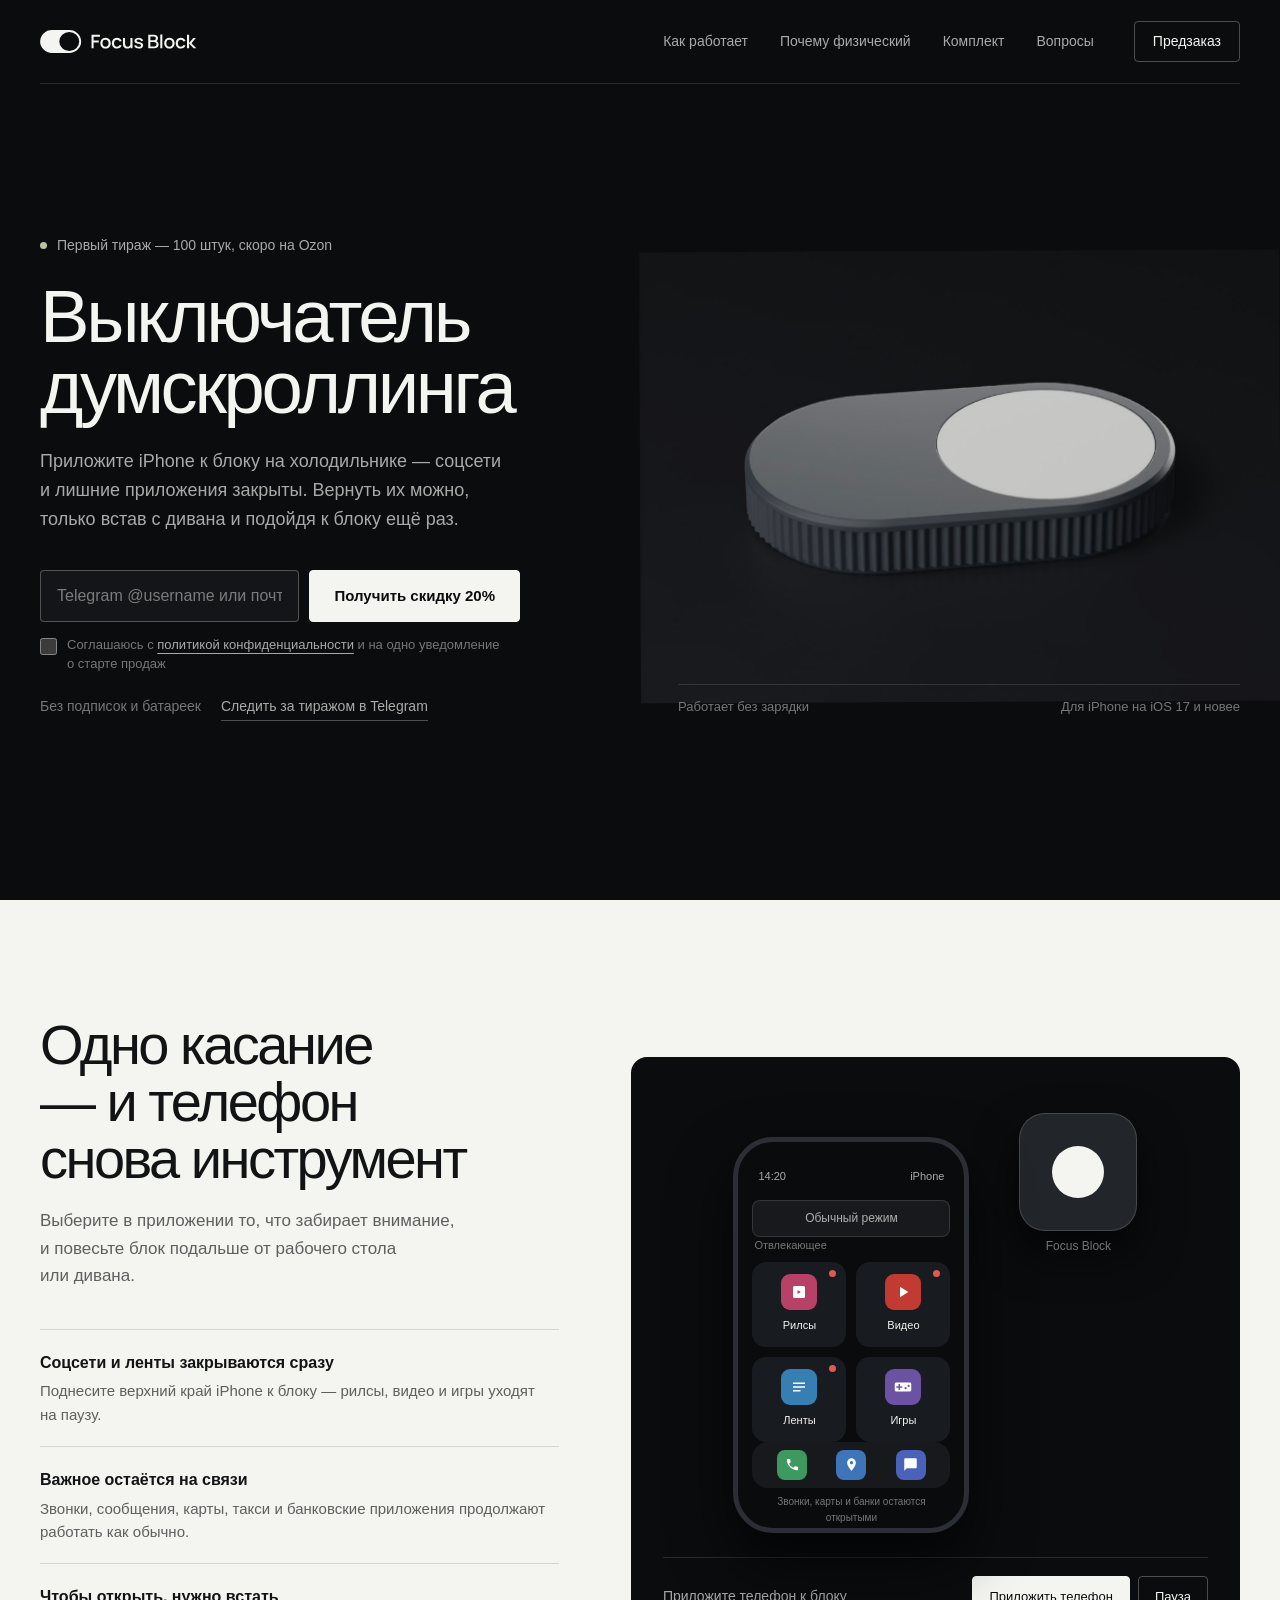
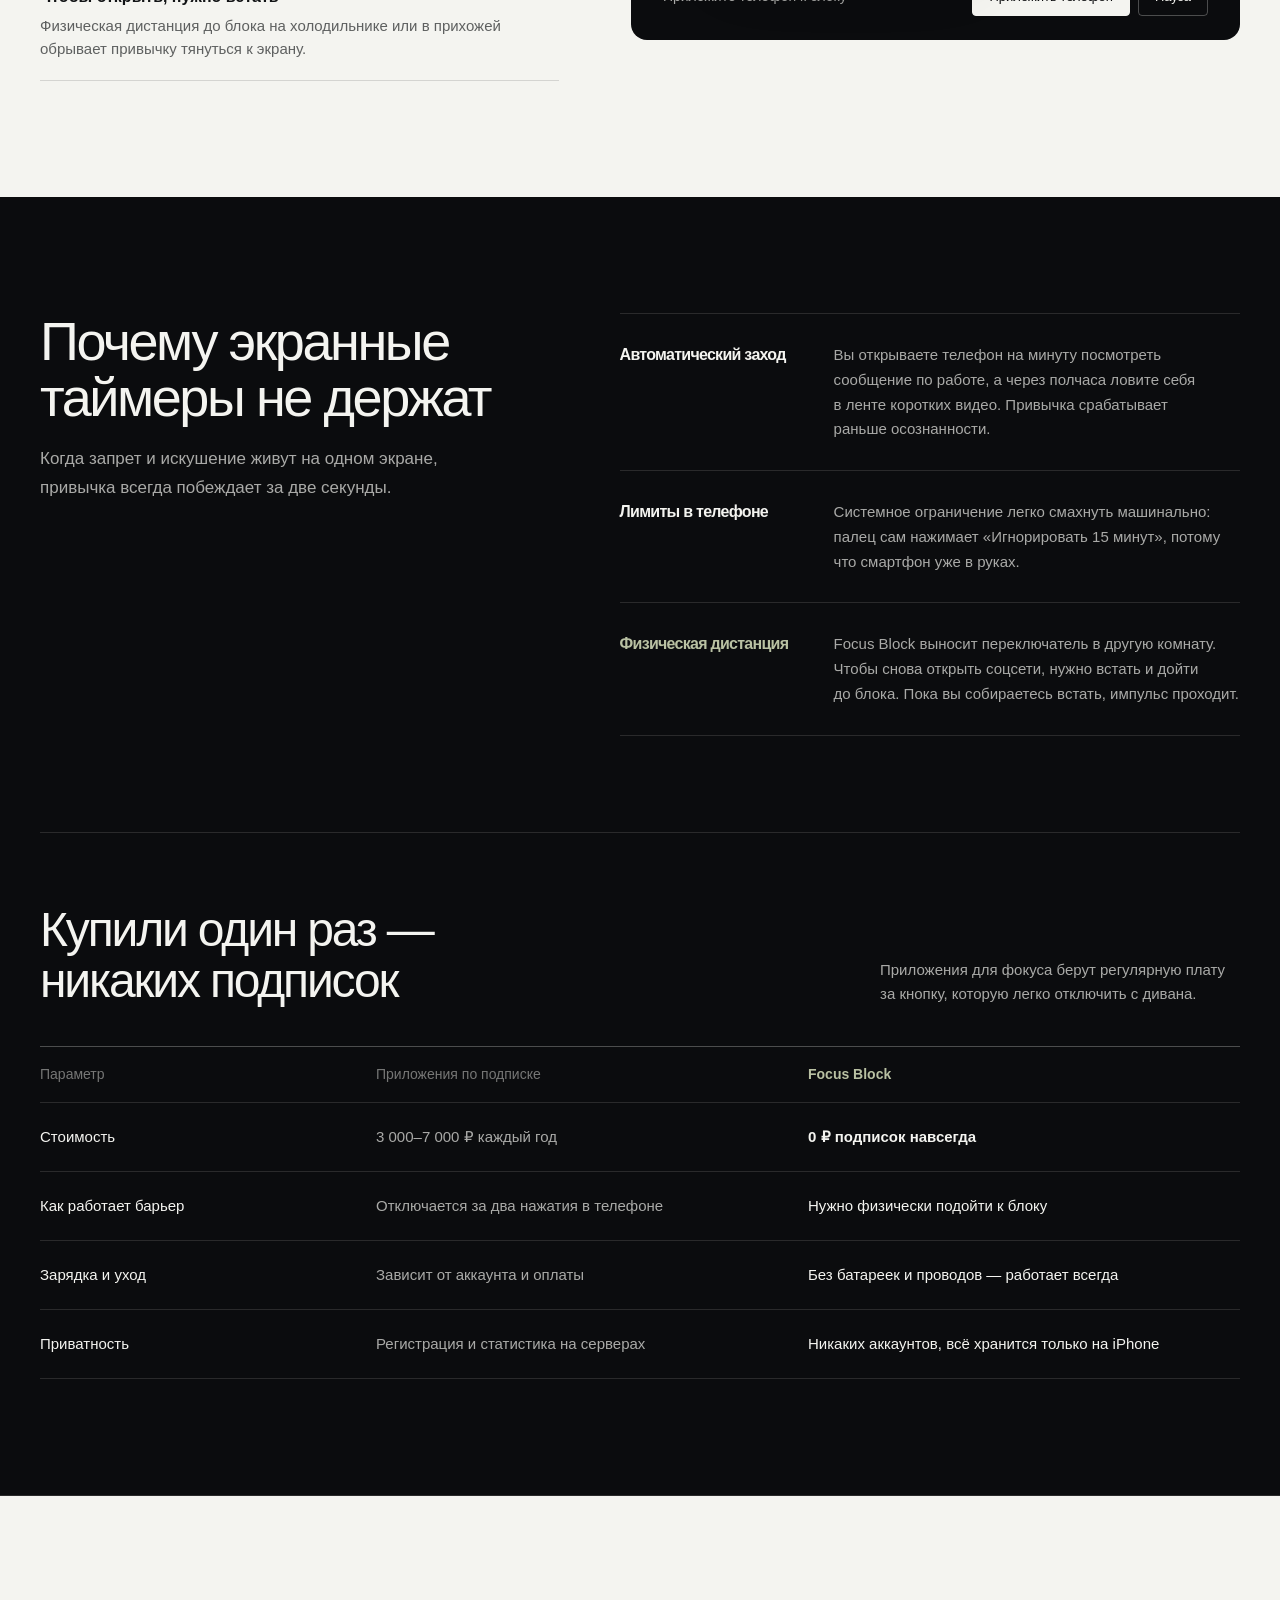
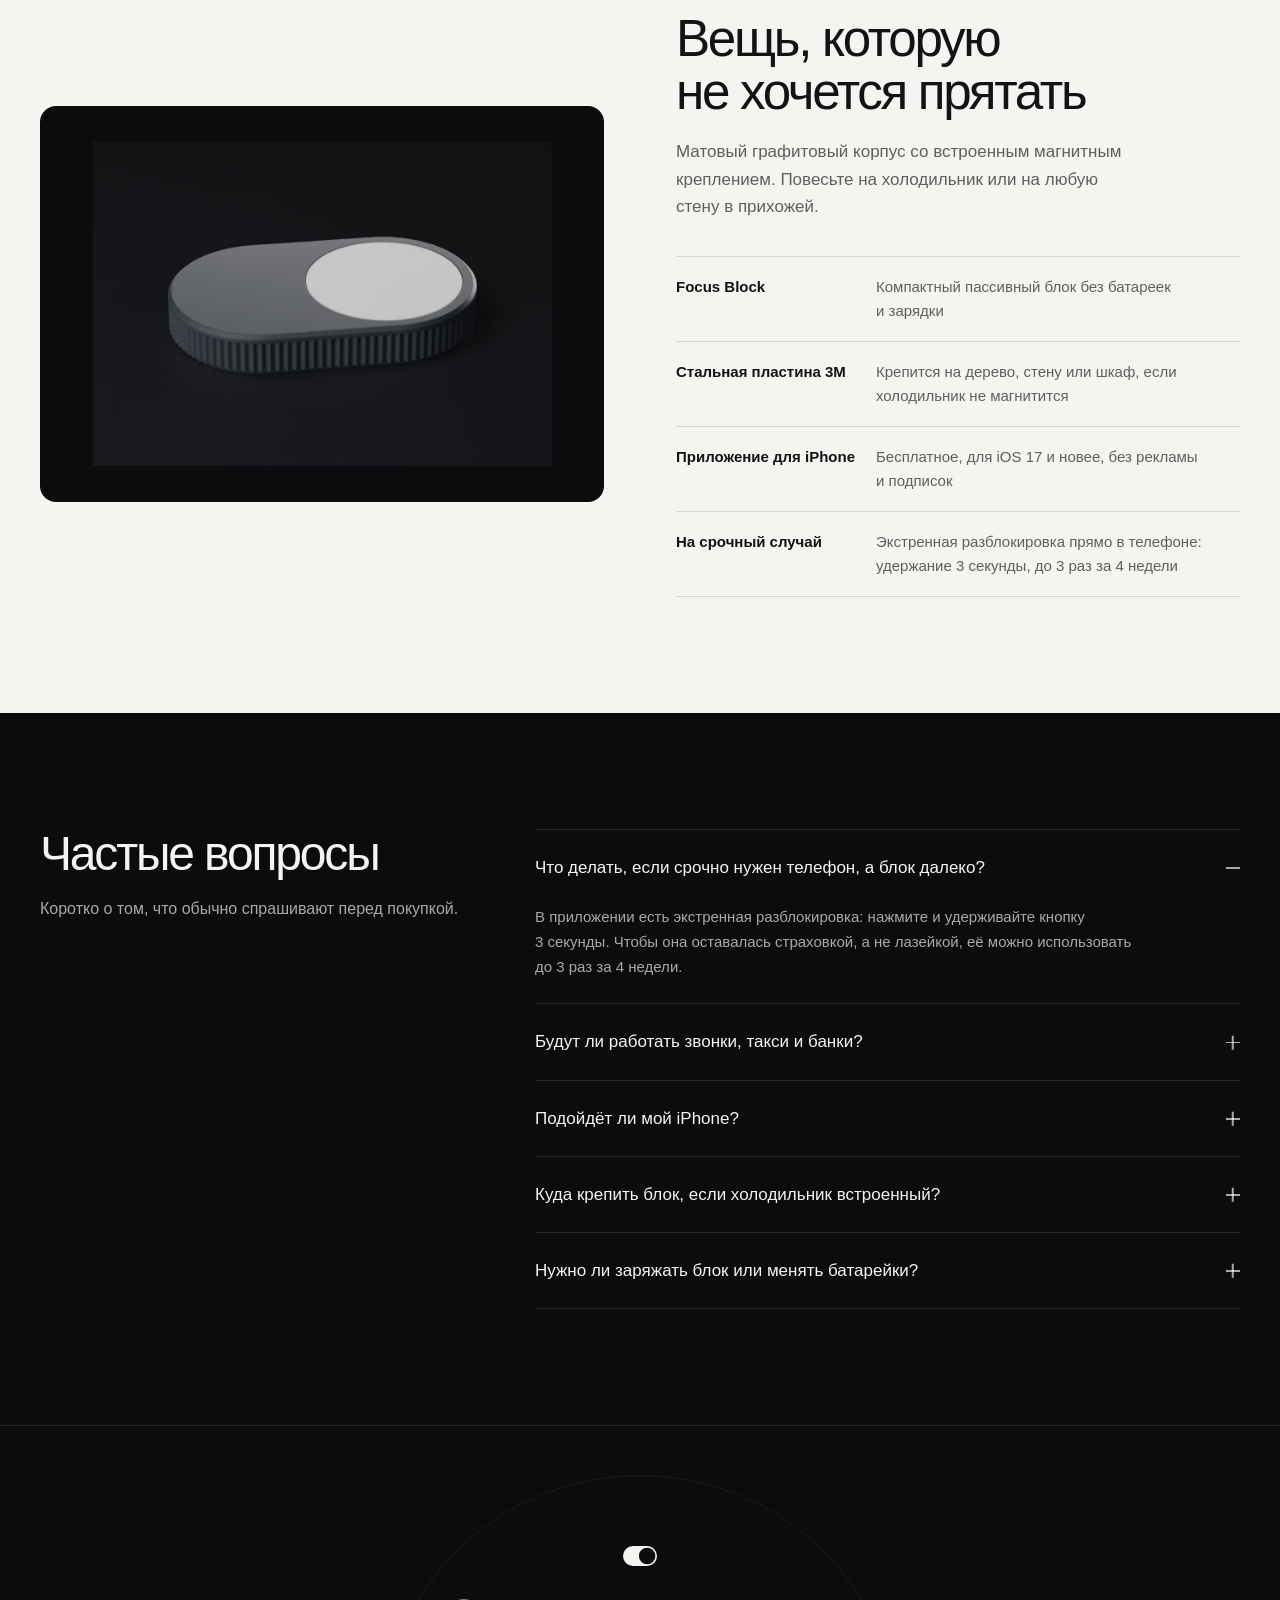
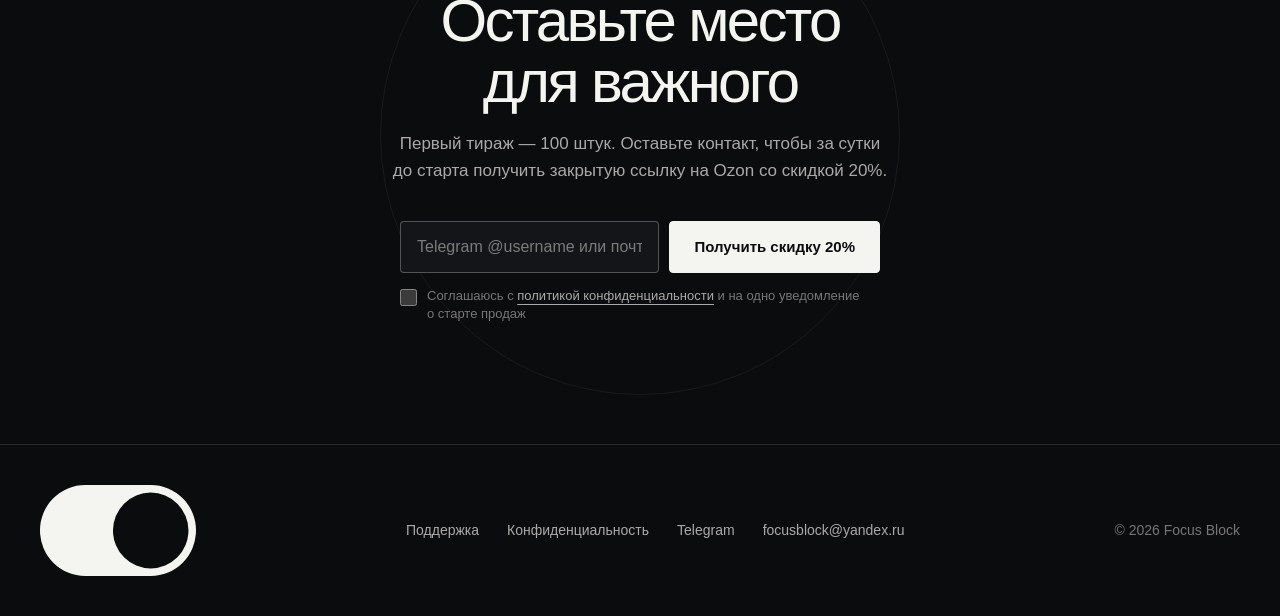
==== commit 7fe58c83: "Redesign site with editorial hardware aesthetic, remove calculator, put real product photo in Hero a" ====
--- a/index.html
+++ b/index.html
@@ -4,11 +4,11 @@
 <meta charset="utf-8">
 <meta name="viewport" content="width=device-width, initial-scale=1">
 <title>Focus Block — физический выключатель думскроллинга</title>
-<meta name="description" content="Физический блок и приложение для iPhone. Одно касание блокирует соцсети и отвлекающие приложения, пока вы снова не подойдёте к блоку.">
+<meta name="description" content="Физический блок и приложение для iPhone. Одно касание закрывает соцсети и лишние приложения, пока вы снова не подойдёте к блоку.">
 <meta name="theme-color" content="#0b0c0e">
 <meta property="og:type" content="website">
 <meta property="og:title" content="Focus Block — физический выключатель думскроллинга">
-<meta property="og:description" content="Блок на холодильнике и приложение для iPhone: приложили телефон — соцсети заблокированы, пока не вернётесь к блоку. Без подписок и батареек.">
+<meta property="og:description" content="Блок на холодильнике и приложение для iPhone: приложили телефон — отвлекающие приложения закрыты, пока не вернётесь к блоку. Без подписок и батареек.">
 <meta property="og:image" content="/img/block.jpg">
 <link rel="icon" href="/img/favicon-32.png" sizes="32x32">
 <link rel="apple-touch-icon" href="/img/apple-touch-icon.png">
@@ -18,369 +18,363 @@
 
 <header class="site-header wrap">
   <a class="brand" href="/" aria-label="Focus Block — главная">
-    <img src="/img/logo.svg" alt="Focus Block" width="154" height="24">
+    <img src="/img/logo.svg" alt="Focus Block" width="156" height="24">
   </a>
   <nav class="header-nav" aria-label="Навигация">
     <a href="#how">Как работает</a>
-    <a href="#why">Почему помогает</a>
-    <a href="#calc">Калькулятор</a>
-    <a href="#pricing">Без подписок</a>
+    <a href="#why">Почему физический</a>
+    <a href="#box">Комплект</a>
     <a href="#faq">Вопросы</a>
   </nav>
-  <div class="header-actions">
-    <a href="#order" class="header-cta">Предзаказ со скидкой 20%</a>
-  </div>
+  <a href="#order" class="header-cta">Предзаказ</a>
 </header>
 
 <main>
+  <!-- Chapter 1: Hero (Obsidian) -->
   <section class="hero wrap" aria-labelledby="hero-title">
     <div class="hero-copy">
-      <div class="hero-kicker">Физический барьер против экранной зависимости</div>
+      <div class="hero-status">
+        <span class="hero-status-dot" aria-hidden="true"></span>
+        <span>Первый тираж — 100 штук, скоро на&nbsp;Ozon</span>
+      </div>
       <h1 id="hero-title">Выключатель думскроллинга</h1>
-      <p class="hero-lead">Ограничения в&nbsp;телефоне легко смахнуть за&nbsp;пару секунд на&nbsp;автомате. Focus Block переносит переключатель в&nbsp;реальный мир: чтобы вернуть доступ к&nbsp;соцсетям, нужно встать с&nbsp;дивана и&nbsp;подойти к&nbsp;блоку на&nbsp;холодильнике.</p>
-      
-      <div class="hero-form-card" id="order">
-        <div class="form-heading">Закрытый старт продаж первого тиража</div>
+      <p class="hero-lead">Приложите iPhone к&nbsp;блоку на&nbsp;холодильнике — соцсети и&nbsp;лишние приложения закрыты. Вернуть их можно, только встав с&nbsp;дивана и&nbsp;подойдя к&nbsp;блоку ещё раз.</p>
+
+      <div class="preorder-block" id="order">
         <form class="preorder-form" onsubmit="handlePreorder(event, this)">
-          <div class="form-fields">
+          <div class="preorder-row">
             <label for="hero-contact" class="sr-only">Telegram или электронная почта</label>
-            <input id="hero-contact" type="text" name="contact" class="form-input" placeholder="Telegram @username или почта" required autocomplete="email" spellcheck="false">
-            <button type="submit" class="form-submit">Получить скидку 20%</button>
+            <input id="hero-contact" type="text" name="contact" class="preorder-input" placeholder="Telegram @username или почта" required autocomplete="email" spellcheck="false">
+            <button type="submit" class="preorder-btn">Получить скидку 20%</button>
           </div>
           <label class="consent-row">
             <input type="checkbox" name="consent" required>
-            <span>Соглашаюсь с&nbsp;<a href="/privacy/">политикой конфиденциальности</a> и&nbsp;на&nbsp;одно уведомление о&nbsp;старте продаж на&nbsp;Ozon</span>
+            <span>Соглашаюсь с&nbsp;<a href="/privacy/">политикой конфиденциальности</a> и&nbsp;на&nbsp;одно уведомление о&nbsp;старте продаж</span>
           </label>
-          <div class="form-success-alert" role="status" aria-live="polite">
-            Контакт сохранён. Мы&nbsp;пришлём закрытую ссылку со&nbsp;скидкой 20% в&nbsp;день открытия продаж на&nbsp;Ozon.
+          <div class="form-success" role="status" aria-live="polite">
+            Контакт записан. Мы&nbsp;пришлём закрытую ссылку на&nbsp;Ozon со&nbsp;скидкой 20% за&nbsp;сутки до&nbsp;старта.
           </div>
         </form>
       </div>
 
-      <div class="hero-footer-links">
-        <a href="https://t.me/focusblock" target="_blank" rel="noopener">Канал о&nbsp;производстве в&nbsp;Telegram</a>
-        <span>Доставка по&nbsp;всей России через Ozon</span>
-      </div>
-    </div>
-
-    <div class="interactive-demo" id="interactiveDemo" aria-label="Демонстрация: телефон подносят к блоку и отвлекающие приложения блокируются">
-      <div class="demo-scene">
-        <div class="demo-block">
-          <div class="block-center-inlay"></div>
-          <span class="block-label">Focus Block</span>
-        </div>
-
-        <div class="touch-ripple" id="touchRipple" aria-hidden="true"></div>
-
-        <div class="demo-phone" id="demoPhone">
-          <div class="phone-notch" aria-hidden="true"></div>
-          <div class="phone-status-bar num">
-            <span>14:20</span>
-            <span>100%</span>
-          </div>
-
-          <div class="phone-screen">
-            <div class="phone-mode-pill" id="demoModePill">Свободный режим</div>
-
-            <div>
-              <div class="phone-apps-label">Отвлекающие приложения</div>
-              <div class="phone-apps-grid">
-                <div class="app-tile">
-                  <div class="app-icon icon-reels" aria-hidden="true">
-                    <svg viewBox="0 0 24 24"><path d="M4 6a2 2 0 0 1 2-2h12a2 2 0 0 1 2 2v12a2 2 0 0 1-2 2H6a2 2 0 0 1-2-2V6zm6 3.5v5l4.5-2.5L10 9.5z"/></svg>
-                  </div>
-                  <span class="app-title">Рилсы</span>
-                  <div class="app-lock-badge" aria-hidden="true">
-                    <svg viewBox="0 0 24 24"><path d="M18 8h-1V6c0-2.76-2.24-5-5-5S7 3.24 7 6v2H6c-1.1 0-2 .9-2 2v10c0 1.1.9 2 2 2h12c1.1 0 2-.9 2-2V10c0-1.1-.9-2-2-2zm-6 9c-1.1 0-2-.9-2-2s.9-2 2-2 2 .9 2 2-.9 2-2 2zm3.1-9H8.9V6c0-1.71 1.39-3.1 3.1-3.1 1.71 0 3.1 1.39 3.1 3.1v2z"/></svg>
-                  </div>
-                </div>
-
-                <div class="app-tile">
-                  <div class="app-icon icon-video" aria-hidden="true">
-                    <svg viewBox="0 0 24 24"><path d="M8 5v14l11-7z"/></svg>
-                  </div>
-                  <span class="app-title">Видео</span>
-                  <div class="app-lock-badge" aria-hidden="true">
-                    <svg viewBox="0 0 24 24"><path d="M18 8h-1V6c0-2.76-2.24-5-5-5S7 3.24 7 6v2H6c-1.1 0-2 .9-2 2v10c0 1.1.9 2 2 2h12c1.1 0 2-.9 2-2V10c0-1.1-.9-2-2-2zm-6 9c-1.1 0-2-.9-2-2s.9-2 2-2 2 .9 2 2-.9 2-2 2zm3.1-9H8.9V6c0-1.71 1.39-3.1 3.1-3.1 1.71 0 3.1 1.39 3.1 3.1v2z"/></svg>
-                  </div>
-                </div>
-
-                <div class="app-tile">
-                  <div class="app-icon icon-feed" aria-hidden="true">
-                    <svg viewBox="0 0 24 24"><path d="M4 6h16v2H4V6zm0 5h16v2H4v-2zm0 5h10v2H4v-2z"/></svg>
-                  </div>
-                  <span class="app-title">Ленты</span>
-                  <div class="app-lock-badge" aria-hidden="true">
-                    <svg viewBox="0 0 24 24"><path d="M18 8h-1V6c0-2.76-2.24-5-5-5S7 3.24 7 6v2H6c-1.1 0-2 .9-2 2v10c0 1.1.9 2 2 2h12c1.1 0 2-.9 2-2V10c0-1.1-.9-2-2-2zm-6 9c-1.1 0-2-.9-2-2s.9-2 2-2 2 .9 2 2-.9 2-2 2zm3.1-9H8.9V6c0-1.71 1.39-3.1 3.1-3.1 1.71 0 3.1 1.39 3.1 3.1v2z"/></svg>
-                  </div>
-                </div>
-
-                <div class="app-tile">
-                  <div class="app-icon icon-game" aria-hidden="true">
-                    <svg viewBox="0 0 24 24"><path d="M21 6H3c-1.1 0-2 .9-2 2v8c0 1.1.9 2 2 2h18c1.1 0 2-.9 2-2V8c0-1.1-.9-2-2-2zm-10 7H8v3H6v-3H3v-2h3V8h2v3h3v2zm4.5 2a1.5 1.5 0 1 1 0-3 1.5 1.5 0 0 1 0 3zm4-3a1.5 1.5 0 1 1 0-3 1.5 1.5 0 0 1 0 3z"/></svg>
-                  </div>
-                  <span class="app-title">Игры</span>
-                  <div class="app-lock-badge" aria-hidden="true">
-                    <svg viewBox="0 0 24 24"><path d="M18 8h-1V6c0-2.76-2.24-5-5-5S7 3.24 7 6v2H6c-1.1 0-2 .9-2 2v10c0 1.1.9 2 2 2h12c1.1 0 2-.9 2-2V10c0-1.1-.9-2-2-2zm-6 9c-1.1 0-2-.9-2-2s.9-2 2-2 2 .9 2 2-.9 2-2 2zm3.1-9H8.9V6c0-1.71 1.39-3.1 3.1-3.1 1.71 0 3.1 1.39 3.1 3.1v2z"/></svg>
+      <div class="hero-meta">
+        <span>Без подписок и&nbsp;батареек</span>
+        <a href="https://t.me/focusblock" target="_blank" rel="noopener">Следить за&nbsp;тиражом в&nbsp;Telegram</a>
+      </div>
+    </div>
+
+    <div class="hero-stage" aria-label="Focus Block — графитовый физический блок">
+      <img class="hero-product-img" src="/img/block.jpg" width="1080" height="760" fetchpriority="high" alt="Focus Block — компактный графитовый блок со светлой круглой вставкой и рифлёным боком">
+      <div class="hero-stage-caption">
+        <span>Работает без зарядки</span>
+        <span>Для iPhone на&nbsp;iOS 17 и&nbsp;новее</span>
+      </div>
+    </div>
+  </section>
+
+  <!-- Chapter 2: Interactive Touch Demo (Warm Paper) -->
+  <section class="chapter-paper" id="how" aria-labelledby="how-title">
+    <div class="wrap demo-layout">
+      <div class="demo-copy">
+        <h2 id="how-title">Одно касание — и&nbsp;телефон снова инструмент</h2>
+        <p class="demo-copy-lead">Выберите в&nbsp;приложении то, что забирает внимание, и&nbsp;повесьте блок подальше от&nbsp;рабочего стола или дивана.</p>
+
+        <ul class="demo-points">
+          <li>
+            <strong>Соцсети и&nbsp;ленты закрываются сразу</strong>
+            <span>Поднесите верхний край iPhone к&nbsp;блоку — рилсы, видео и&nbsp;игры уходят на&nbsp;паузу.</span>
+          </li>
+          <li>
+            <strong>Важное остаётся на&nbsp;связи</strong>
+            <span>Звонки, сообщения, карты, такси и&nbsp;банковские приложения продолжают работать как обычно.</span>
+          </li>
+          <li>
+            <strong>Чтобы открыть, нужно встать</strong>
+            <span>Физическая дистанция до&nbsp;блока на&nbsp;холодильнике или в&nbsp;прихожей обрывает привычку тянуться к&nbsp;экрану.</span>
+          </li>
+        </ul>
+      </div>
+
+      <div class="touch-stage" id="touchStage" onclick="handleStageClick(event)" aria-label="Интерактивная демонстрация: телефон подносят к блоку и отвлекающие приложения блокируются">
+        <div class="touch-canvas">
+          <div class="wall-block">
+            <div class="wall-block-inlay"></div>
+            <span class="wall-block-caption">Focus Block</span>
+          </div>
+
+          <div class="touch-wave" aria-hidden="true"></div>
+
+          <div class="handset">
+            <div class="handset-island" aria-hidden="true"></div>
+            <div class="handset-bar num">
+              <span>14:20</span>
+              <span>iPhone</span>
+            </div>
+
+            <div class="handset-body">
+              <div class="handset-banner" id="handsetBanner">Обычный режим</div>
+
+              <div>
+                <div class="handset-group-title">Отвлекающее</div>
+                <div class="handset-apps">
+                  <div class="app-cell">
+                    <span class="app-dot" aria-hidden="true"></span>
+                    <div class="app-glyph glyph-reels" aria-hidden="true">
+                      <svg viewBox="0 0 24 24"><path d="M4 6a2 2 0 0 1 2-2h12a2 2 0 0 1 2 2v12a2 2 0 0 1-2 2H6a2 2 0 0 1-2-2V6zm6 3.5v5l4.5-2.5L10 9.5z"/></svg>
+                    </div>
+                    <span class="app-name">Рилсы</span>
+                    <div class="app-hourglass" aria-hidden="true">
+                      <svg viewBox="0 0 24 24"><path d="M6 2v6h.01L6 8.01 10 12l-4 4 .01.01H6V22h12v-5.99h-.01L18 16l-4-4 4-3.99-.01-.01H18V2H6zm10 14.5V20H8v-3.5l4-4 4 4zm-4-5-4-4V4h8v3.5l-4 4z"/></svg>
+                    </div>
+                  </div>
+
+                  <div class="app-cell">
+                    <span class="app-dot" aria-hidden="true"></span>
+                    <div class="app-glyph glyph-video" aria-hidden="true">
+                      <svg viewBox="0 0 24 24"><path d="M8 5v14l11-7z"/></svg>
+                    </div>
+                    <span class="app-name">Видео</span>
+                    <div class="app-hourglass" aria-hidden="true">
+                      <svg viewBox="0 0 24 24"><path d="M6 2v6h.01L6 8.01 10 12l-4 4 .01.01H6V22h12v-5.99h-.01L18 16l-4-4 4-3.99-.01-.01H18V2H6zm10 14.5V20H8v-3.5l4-4 4 4zm-4-5-4-4V4h8v3.5l-4 4z"/></svg>
+                    </div>
+                  </div>
+
+                  <div class="app-cell">
+                    <span class="app-dot" aria-hidden="true"></span>
+                    <div class="app-glyph glyph-feed" aria-hidden="true">
+                      <svg viewBox="0 0 24 24"><path d="M4 6h16v2H4V6zm0 5h16v2H4v-2zm0 5h10v2H4v-2z"/></svg>
+                    </div>
+                    <span class="app-name">Ленты</span>
+                    <div class="app-hourglass" aria-hidden="true">
+                      <svg viewBox="0 0 24 24"><path d="M6 2v6h.01L6 8.01 10 12l-4 4 .01.01H6V22h12v-5.99h-.01L18 16l-4-4 4-3.99-.01-.01H18V2H6zm10 14.5V20H8v-3.5l4-4 4 4zm-4-5-4-4V4h8v3.5l-4 4z"/></svg>
+                    </div>
+                  </div>
+
+                  <div class="app-cell">
+                    <div class="app-glyph glyph-games" aria-hidden="true">
+                      <svg viewBox="0 0 24 24"><path d="M21 6H3c-1.1 0-2 .9-2 2v8c0 1.1.9 2 2 2h18c1.1 0 2-.9 2-2V8c0-1.1-.9-2-2-2zm-10 7H8v3H6v-3H3v-2h3V8h2v3h3v2zm4.5 2a1.5 1.5 0 1 1 0-3 1.5 1.5 0 0 1 0 3zm4-3a1.5 1.5 0 1 1 0-3 1.5 1.5 0 0 1 0 3z"/></svg>
+                    </div>
+                    <span class="app-name">Игры</span>
+                    <div class="app-hourglass" aria-hidden="true">
+                      <svg viewBox="0 0 24 24"><path d="M6 2v6h.01L6 8.01 10 12l-4 4 .01.01H6V22h12v-5.99h-.01L18 16l-4-4 4-3.99-.01-.01H18V2H6zm10 14.5V20H8v-3.5l4-4 4 4zm-4-5-4-4V4h8v3.5l-4 4z"/></svg>
+                    </div>
                   </div>
                 </div>
               </div>
+
+              <div>
+                <div class="handset-dock">
+                  <div class="dock-glyph dock-phone" aria-hidden="true">
+                    <svg viewBox="0 0 24 24"><path d="M6.62 10.79c1.44 2.83 3.76 5.14 6.59 6.59l2.2-2.2c.27-.27.67-.36 1.02-.24 1.12.37 2.33.57 3.57.57.55 0 1 .45 1 1V20c0 .55-.45 1-1 1-9.39 0-17-7.61-17-17 0-.55.45-1 1-1h3.5c.55 0 1 .45 1 1 0 1.25.2 2.45.57 3.57.11.35.03.74-.25 1.02l-2.2 2.2z"/></svg>
+                  </div>
+                  <div class="dock-glyph dock-maps" aria-hidden="true">
+                    <svg viewBox="0 0 24 24"><path d="M12 2C8.13 2 5 5.13 5 9c0 5.25 7 13 7 13s7-7.75 7-13c0-3.87-3.13-7-7-7zm0 9.5c-1.38 0-2.5-1.12-2.5-2.5s1.12-2.5 2.5-2.5 2.5 1.12 2.5 2.5-1.12 2.5-2.5 2.5z"/></svg>
+                  </div>
+                  <div class="dock-glyph dock-msg" aria-hidden="true">
+                    <svg viewBox="0 0 24 24"><path d="M20 2H4c-1.1 0-1.99.9-1.99 2L2 22l4-4h14c1.1 0 2-.9 2-2V4c0-1.1-.9-2-2-2z"/></svg>
+                  </div>
+                </div>
+                <div class="handset-dock-label">Звонки, карты и&nbsp;банки остаются открытыми</div>
+              </div>
             </div>
-
-            <div>
-              <div class="phone-dock">
-                <div class="dock-icon dock-call" title="Звонки всегда работают" aria-hidden="true">
-                  <svg viewBox="0 0 24 24"><path d="M6.62 10.79c1.44 2.83 3.76 5.14 6.59 6.59l2.2-2.2c.27-.27.67-.36 1.02-.24 1.12.37 2.33.57 3.57.57.55 0 1 .45 1 1V20c0 .55-.45 1-1 1-9.39 0-17-7.61-17-17 0-.55.45-1 1-1h3.5c.55 0 1 .45 1 1 0 1.25.2 2.45.57 3.57.11.35.03.74-.25 1.02l-2.2 2.2z"/></svg>
-                </div>
-                <div class="dock-icon dock-maps" title="Карты и навигация" aria-hidden="true">
-                  <svg viewBox="0 0 24 24"><path d="M12 2C8.13 2 5 5.13 5 9c0 5.25 7 13 7 13s7-7.75 7-13c0-3.87-3.13-7-7-7zm0 9.5c-1.38 0-2.5-1.12-2.5-2.5s1.12-2.5 2.5-2.5 2.5 1.12 2.5 2.5-1.12 2.5-2.5 2.5z"/></svg>
-                </div>
-                <div class="dock-icon dock-msg" title="Важные сообщения" aria-hidden="true">
-                  <svg viewBox="0 0 24 24"><path d="M20 2H4c-1.1 0-1.99.9-1.99 2L2 22l4-4h14c1.1 0 2-.9 2-2V4c0-1.1-.9-2-2-2z"/></svg>
-                </div>
-              </div>
-              <div class="dock-note">Звонки, карты и&nbsp;банки всегда доступны</div>
-            </div>
           </div>
         </div>
-      </div>
-
-      <div class="demo-controls">
-        <div class="demo-caption" id="demoCaption">Приложите телефон — отвлекающие приложения закрыты.</div>
-        <div class="demo-btns">
-          <button type="button" class="demo-trigger-btn" id="demoTriggerBtn" onclick="toggleDemoState()">Прикоснуться</button>
-          <button type="button" class="demo-trigger-btn" id="demoPauseBtn" onclick="toggleDemoPause()" aria-pressed="false">Пауза</button>
+
+        <div class="touch-bar">
+          <span class="touch-status" id="touchStatus">Приложите телефон к&nbsp;блоку</span>
+          <div class="touch-actions">
+            <button type="button" class="touch-btn touch-btn-primary" id="touchTriggerBtn" onclick="triggerTouchDemo(event)">Приложить телефон</button>
+            <button type="button" class="touch-btn" id="touchPauseBtn" onclick="toggleTouchPause(event)" aria-pressed="false">Пауза</button>
+          </div>
         </div>
       </div>
     </div>
   </section>
 
-  <section id="how">
+  <!-- Chapter 3: Why Physical & No Subscriptions (Obsidian) -->
+  <section class="chapter-dark" id="why" aria-labelledby="why-title">
     <div class="wrap">
-      <div class="section-head">
-        <h2>Три простых шага</h2>
-        <p>Никаких сложных настроек. Блок работает автономно, без батареек и&nbsp;зарядки.</p>
-      </div>
-
-      <ol class="steps-list">
-        <li class="step-item">
-          <h3>Выберите отвлекающее</h3>
-          <p>Отметьте в&nbsp;приложении соцсети, короткие видео, игры или новостные ленты, которые крадут ваше внимание.</p>
-        </li>
-        <li class="step-item">
-          <h3>Коснитесь блока телефоном</h3>
-          <p>Поднесите верхний край iPhone к&nbsp;Focus Block. Выбранные приложения моментально блокируются.</p>
-        </li>
-        <li class="step-item">
-          <h3>Займитесь своими делами</h3>
-          <p>Телефон остаётся полезным для работы, звонков и&nbsp;навигации. Чтобы снова открыть соцсети, придётся встать и&nbsp;дойти до&nbsp;блока.</p>
-        </li>
-      </ol>
+      <div class="editorial-split">
+        <div class="editorial-lead">
+          <h2 id="why-title">Почему экранные таймеры не&nbsp;держат</h2>
+          <p>Когда запрет и&nbsp;искушение живут на&nbsp;одном экране, привычка всегда побеждает за&nbsp;две секунды.</p>
+        </div>
+
+        <div class="argument-list">
+          <div class="argument-row">
+            <h3>Автоматический заход</h3>
+            <p>Вы открываете телефон на&nbsp;минуту посмотреть сообщение по&nbsp;работе, а&nbsp;через полчаса ловите себя в&nbsp;ленте коротких видео. Привычка срабатывает раньше осознанности.</p>
+          </div>
+
+          <div class="argument-row">
+            <h3>Лимиты в&nbsp;телефоне</h3>
+            <p>Системное ограничение легко смахнуть машинально: палец сам нажимает «Игнорировать 15&nbsp;минут», потому что смартфон уже в&nbsp;руках.</p>
+          </div>
+
+          <div class="argument-row accent-row">
+            <h3>Физическая дистанция</h3>
+            <p>Focus Block выносит переключатель в&nbsp;другую комнату. Чтобы снова открыть соцсети, нужно встать и&nbsp;дойти до&nbsp;блока. Пока вы собираетесь встать, импульс проходит.</p>
+          </div>
+        </div>
+      </div>
+
+      <div class="economics-block" id="pricing">
+        <div class="economics-head">
+          <h2>Купили один раз — никаких подписок</h2>
+          <p>Приложения для фокуса берут регулярную плату за&nbsp;кнопку, которую легко отключить с&nbsp;дивана.</p>
+        </div>
+
+        <table class="compare-table">
+          <thead>
+            <tr>
+              <th>Параметр</th>
+              <th>Приложения по&nbsp;подписке</th>
+              <th class="col-focusblock">Focus Block</th>
+            </tr>
+          </thead>
+          <tbody>
+            <tr>
+              <td>Стоимость</td>
+              <td class="num">3&nbsp;000–7&nbsp;000&nbsp;₽ каждый год</td>
+              <td class="col-focusblock num">0&nbsp;₽ подписок навсегда</td>
+            </tr>
+            <tr>
+              <td>Как работает барьер</td>
+              <td>Отключается за&nbsp;два нажатия в&nbsp;телефоне</td>
+              <td>Нужно физически подойти к&nbsp;блоку</td>
+            </tr>
+            <tr>
+              <td>Зарядка и&nbsp;уход</td>
+              <td>Зависит от&nbsp;аккаунта и&nbsp;оплаты</td>
+              <td>Без батареек и&nbsp;проводов — работает всегда</td>
+            </tr>
+            <tr>
+              <td>Приватность</td>
+              <td>Регистрация и&nbsp;статистика на&nbsp;серверах</td>
+              <td>Никаких аккаунтов, всё хранится только на&nbsp;iPhone</td>
+            </tr>
+          </tbody>
+        </table>
+      </div>
     </div>
   </section>
 
-  <section id="why">
-    <div class="wrap">
-      <div class="section-head">
-        <h2>Почему экранные таймеры не&nbsp;работают</h2>
-        <p>Ленты рекомендаций проектируют так, чтобы удерживать внимание. Бороться с&nbsp;ними силой мысли внутри того&nbsp;же экрана почти невозможно.</p>
-      </div>
-
-      <div class="value-grid">
-        <div class="value-card">
-          <h3>Автоматический срыв</h3>
-          <p>Вы берёте телефон на&nbsp;минуту посмотреть рабочее сообщение, а&nbsp;через 40&nbsp;минут ловите себя на&nbsp;просмотре коротких видео. Привычка срабатывает раньше осознанности.</p>
-        </div>
-
-        <div class="value-card">
-          <h3>Иллюзия таймеров</h3>
-          <p>Когда телефон показывает ограничение экранного времени, палец машинально жмёт «Игнорировать 15&nbsp;минут». Цифровой запрет не&nbsp;держит, потому что смартфон уже в&nbsp;руках.</p>
-        </div>
-
-        <div class="value-card highlight">
-          <h3>Физическая дистанция</h3>
-          <p>Переключатель висит на&nbsp;холодильнике в&nbsp;другой комнате. Чтобы продолжить скроллинг, нужно встать и&nbsp;дойти до&nbsp;него. Большинство импульсивных заходов обрывается по&nbsp;пути.</p>
-        </div>
+  <!-- Chapter 4: In The Box (Warm Paper) -->
+  <section class="chapter-paper" id="box" aria-labelledby="box-title">
+    <div class="wrap box-grid">
+      <div class="box-media">
+        <img src="/img/block.jpg" width="1080" height="760" loading="lazy" alt="Focus Block — графитовый блок в комплекте со стальной пластиной">
+      </div>
+
+      <div class="box-copy">
+        <h2 id="box-title">Вещь, которую не&nbsp;хочется прятать</h2>
+        <p>Матовый графитовый корпус со&nbsp;встроенным магнитным креплением. Повесьте на&nbsp;холодильник или на&nbsp;любую стену в&nbsp;прихожей.</p>
+
+        <ul class="box-specs">
+          <li>
+            <strong>Focus Block</strong>
+            <span>Компактный пассивный блок без батареек и&nbsp;зарядки</span>
+          </li>
+          <li>
+            <strong>Стальная пластина 3M</strong>
+            <span>Крепится на&nbsp;дерево, стену или шкаф, если холодильник не&nbsp;магнитится</span>
+          </li>
+          <li>
+            <strong>Приложение для iPhone</strong>
+            <span>Бесплатное, для iOS 17 и&nbsp;новее, без рекламы и&nbsp;подписок</span>
+          </li>
+          <li>
+            <strong>На&nbsp;срочный случай</strong>
+            <span>Экстренная разблокировка прямо в&nbsp;телефоне: удержание 3&nbsp;секунды, до&nbsp;3&nbsp;раз за&nbsp;4&nbsp;недели</span>
+          </li>
+        </ul>
       </div>
     </div>
   </section>
 
-  <section id="calc">
-    <div class="wrap calc-wrapper">
-      <div>
-        <div class="section-head section-head-compact">
-          <h2>Сколько времени вернёт Focus Block</h2>
-          <p>Среднестатистический владелец смартфона проводит у&nbsp;экрана больше 4&nbsp;часов в&nbsp;день. Половина этого времени — автоматический скроллинг.</p>
-        </div>
-        <p class="section-note">Focus Block убирает импульсивные заходы в&nbsp;соцсети, оставляя доступ к&nbsp;звонкам, картам и&nbsp;рабочим инструментам.</p>
-      </div>
-
-      <div class="calc-box">
-        <div class="calc-slider-wrap">
-          <div class="calc-row-label">
-            <label for="screenRange">Ваше экранное время в&nbsp;день:</label>
-            <span class="calc-current-value num" id="screenVal">4,5 часа</span>
-          </div>
-          <input type="range" id="screenRange" class="calc-range" min="2" max="10" step="0.5" value="4.5">
-        </div>
-
-        <div class="calc-output-grid">
-          <div class="calc-stat-block">
-            <span class="calc-stat-value num" id="resDay">2,3&nbsp;ч</span>
-            <span class="calc-stat-label">свободного времени в&nbsp;день</span>
-          </div>
-          <div class="calc-stat-block">
-            <span class="calc-stat-value num" id="resMonth">69&nbsp;ч</span>
-            <span class="calc-stat-label">в&nbsp;месяц (9&nbsp;рабочих смен)</span>
-          </div>
-          <div class="calc-stat-block">
-            <span class="calc-stat-value num" id="resYear">35&nbsp;дней</span>
-            <span class="calc-stat-label">чистой жизни в&nbsp;год</span>
-          </div>
-        </div>
-      </div>
-    </div>
-  </section>
-
-  <section id="pricing">
-    <div class="wrap">
-      <div class="section-head">
-        <h2>Покупка один раз, без ежемесячных списаний</h2>
-        <p>Приложения для цифрового детокса берут регулярную плату за&nbsp;ограничения, которые легко обойти в&nbsp;два нажатия.</p>
-      </div>
-
-      <div class="compare-grid">
-        <div class="compare-card">
-          <h3>Приложения по&nbsp;подписке</h3>
-          <div class="compare-price bad num">3&nbsp;000–7&nbsp;000&nbsp;₽ каждый год</div>
-          <ul class="compare-items">
-            <li>✕ Регулярные списания с&nbsp;карты</li>
-            <li>✕ Легко отключить, не&nbsp;вставая с&nbsp;дивана</li>
-            <li>✕ Перестают работать после отмены подписки</li>
-            <li>✕ Требуют аккаунт и&nbsp;передают данные на&nbsp;серверы</li>
-          </ul>
-        </div>
-
-        <div class="compare-card winner">
-          <h3>Focus Block</h3>
-          <div class="compare-price good num">0&nbsp;₽ подписок навсегда</div>
-          <ul class="compare-items">
-            <li>✓ Платите один раз за&nbsp;физический блок</li>
-            <li>✓ Физический барьер нельзя снять машинальным тапом</li>
-            <li>✓ Работает без батареек и&nbsp;подзарядки</li>
-            <li>✓ Полная приватность: настройки хранятся только на&nbsp;вашем iPhone</li>
-          </ul>
-        </div>
-      </div>
-    </div>
-  </section>
-
-  <section id="box">
-    <div class="wrap box-layout">
-      <div>
-        <div class="section-head section-head-compact">
-          <h2>Всё необходимое в&nbsp;коробке</h2>
-          <p>Закрепите блок на&nbsp;холодильнике или на&nbsp;любой стене подальше от&nbsp;рабочего стола и&nbsp;дивана.</p>
-        </div>
-
-        <ul class="box-checklist">
-          <li>
-            <span><strong>Focus Block</strong> — компактный графитовый блок со&nbsp;встроенным магнитным креплением</span>
-          </li>
-          <li>
-            <span><strong>Тонкая стальная пластина 3M</strong> — для крепления на&nbsp;деревянную стену, шкаф или мебель, если холодильник не&nbsp;магнитится</span>
-          </li>
-          <li>
-            <span><strong>Бесплатное приложение для iPhone</strong> — без рекламы, подписок и&nbsp;сбора личных данных</span>
-          </li>
-        </ul>
-      </div>
-
-      <div class="box-photo-wrap">
-        <img class="box-photo" src="/img/block.jpg" width="1080" height="760" loading="lazy" alt="Focus Block — компактный графитовый блок со светлой круглой вставкой">
-      </div>
-    </div>
-  </section>
-
-  <section id="faq">
-    <div class="wrap">
-      <div class="section-head">
-        <h2>Ответы на&nbsp;частые вопросы</h2>
-        <p>Всё, что важно знать перед покупкой.</p>
+  <!-- Chapter 5: FAQ (Obsidian) -->
+  <section class="chapter-dark" id="faq" aria-labelledby="faq-title">
+    <div class="wrap faq-layout">
+      <div class="faq-side">
+        <h2 id="faq-title">Частые вопросы</h2>
+        <p>Коротко о&nbsp;том, что обычно спрашивают перед покупкой.</p>
       </div>
 
       <div class="faq-list">
         <details class="faq-entry" open>
           <summary class="faq-trigger">
-            <span>Что делать, если срочно нужен заблокированный телефон, а&nbsp;блок далеко?</span>
-            <span class="faq-marker" aria-hidden="true"></span>
+            <span>Что делать, если срочно нужен телефон, а&nbsp;блок далеко?</span>
+            <span class="faq-plus" aria-hidden="true"></span>
           </summary>
           <div class="faq-body">
-            <p>В&nbsp;приложении предусмотрена экстренная разблокировка: нажмите и&nbsp;удерживайте кнопку 3&nbsp;секунды. Чтобы она не&nbsp;превратилась в&nbsp;лазейку, её можно использовать не&nbsp;больше 3&nbsp;раз за&nbsp;4&nbsp;недели.</p>
+            <p>В&nbsp;приложении есть экстренная разблокировка: нажмите и&nbsp;удерживайте кнопку 3&nbsp;секунды. Чтобы она оставалась страховкой, а&nbsp;не&nbsp;лазейкой, её можно использовать до&nbsp;3&nbsp;раз за&nbsp;4&nbsp;недели.</p>
           </div>
         </details>
 
         <details class="faq-entry">
           <summary class="faq-trigger">
-            <span>Будут&nbsp;ли работать звонки, SMS и&nbsp;навигатор?</span>
-            <span class="faq-marker" aria-hidden="true"></span>
+            <span>Будут&nbsp;ли работать звонки, такси и&nbsp;банки?</span>
+            <span class="faq-plus" aria-hidden="true"></span>
           </summary>
           <div class="faq-body">
-            <p>Да. Вы сами выбираете список ограничений. Телефонные звонки, SMS, банки, такси, навигаторы и&nbsp;рабочие приложения продолжают работать без ограничений.</p>
+            <p>Да. Вы сами выбираете, что ставить на&nbsp;паузу. Связь, сообщения, навигатор, банковские и&nbsp;рабочие приложения продолжают работать без ограничений.</p>
           </div>
         </details>
 
         <details class="faq-entry">
           <summary class="faq-trigger">
-            <span>Какой iPhone подойдёт?</span>
-            <span class="faq-marker" aria-hidden="true"></span>
+            <span>Подойдёт&nbsp;ли мой iPhone?</span>
+            <span class="faq-plus" aria-hidden="true"></span>
           </summary>
           <div class="faq-body">
-            <p>Любой iPhone с&nbsp;iOS 17 или новее: от&nbsp;iPhone XS, XR и&nbsp;SE 2-го поколения до&nbsp;новейших моделей.</p>
+            <p>Подойдёт любой iPhone с&nbsp;iOS 17 или новее: от&nbsp;iPhone XS, XR и&nbsp;SE 2-го поколения до&nbsp;самых новых моделей.</p>
           </div>
         </details>
 
         <details class="faq-entry">
           <summary class="faq-trigger">
-            <span>Что если холодильник не&nbsp;магнитный или встроен в&nbsp;мебель?</span>
-            <span class="faq-marker" aria-hidden="true"></span>
+            <span>Куда крепить блок, если холодильник встроенный?</span>
+            <span class="faq-plus" aria-hidden="true"></span>
           </summary>
           <div class="faq-body">
-            <p>В&nbsp;комплекте лежит тонкая стальная пластина с&nbsp;двусторонним скотчем 3M. Приклейте её на&nbsp;стену, шкаф или в&nbsp;прихожей — блок надёжно держится на&nbsp;ней.</p>
+            <p>В&nbsp;коробке лежит тонкая стальная пластина со&nbsp;скотчем 3M. Приклейте её на&nbsp;стену, дверцу шкафа или в&nbsp;прихожей — блок надёжно держится на&nbsp;ней.</p>
           </div>
         </details>
 
         <details class="faq-entry">
           <summary class="faq-trigger">
-            <span>Нужно&nbsp;ли заряжать блок?</span>
-            <span class="faq-marker" aria-hidden="true"></span>
+            <span>Нужно&nbsp;ли заряжать блок или менять батарейки?</span>
+            <span class="faq-plus" aria-hidden="true"></span>
           </summary>
           <div class="faq-body">
-            <p>Нет. Внутри нет аккумуляторов и&nbsp;батареек — блок работает пассивно и&nbsp;не&nbsp;разряжается.</p>
+            <p>Нет. Внутри нет аккумулятора — блок полностью пассивный и&nbsp;не&nbsp;требует подзарядки.</p>
           </div>
         </details>
       </div>
     </div>
   </section>
 
-  <section class="final-section">
-    <div class="wrap final-wrap">
-      <h2>Верните себе свободное время</h2>
-      <p>Первый тираж — 100&nbsp;штук. Запишитесь сейчас, чтобы за&nbsp;сутки до&nbsp;старта получить закрытую ссылку на&nbsp;Ozon со&nbsp;скидкой 20%.</p>
-      
-      <div class="hero-form-card hero-form-card-left">
+  <!-- Chapter 6: Closing Pre-order (Obsidian) -->
+  <section class="closing-section" aria-labelledby="closing-title">
+    <div class="closing-ring" aria-hidden="true"></div>
+    <div class="wrap closing-inner">
+      <img src="/img/mark.svg" alt="" class="closing-mark" width="34" height="20" aria-hidden="true">
+      <h2 id="closing-title">Оставьте место для важного</h2>
+      <p>Первый тираж — 100&nbsp;штук. Оставьте контакт, чтобы за&nbsp;сутки до&nbsp;старта получить закрытую ссылку на&nbsp;Ozon со&nbsp;скидкой 20%.</p>
+
+      <div class="preorder-block closing-form-wrap">
         <form class="preorder-form" onsubmit="handlePreorder(event, this)">
-          <div class="form-fields">
-            <label for="footer-contact" class="sr-only">Telegram или электронная почта</label>
-            <input id="footer-contact" type="text" name="contact" class="form-input" placeholder="Telegram @username или почта" required autocomplete="email" spellcheck="false">
-            <button type="submit" class="form-submit">Получить скидку 20%</button>
+          <div class="preorder-row">
+            <label for="closing-contact" class="sr-only">Telegram или электронная почта</label>
+            <input id="closing-contact" type="text" name="contact" class="preorder-input" placeholder="Telegram @username или почта" required autocomplete="email" spellcheck="false">
+            <button type="submit" class="preorder-btn">Получить скидку 20%</button>
           </div>
           <label class="consent-row">
             <input type="checkbox" name="consent" required>
-            <span>Соглашаюсь с&nbsp;<a href="/privacy/">политикой конфиденциальности</a> и&nbsp;на&nbsp;одно уведомление о&nbsp;старте продаж на&nbsp;Ozon</span>
+            <span>Соглашаюсь с&nbsp;<a href="/privacy/">политикой конфиденциальности</a> и&nbsp;на&nbsp;одно уведомление о&nbsp;старте продаж</span>
           </label>
-          <div class="form-success-alert" role="status" aria-live="polite">
-            Контакт сохранён. Мы&nbsp;пришлём закрытую ссылку со&nbsp;скидкой 20% в&nbsp;день открытия продаж на&nbsp;Ozon.
+          <div class="form-success" role="status" aria-live="polite">
+            Контакт записан. Мы&nbsp;пришлём закрытую ссылку на&nbsp;Ozon со&nbsp;скидкой 20% за&nbsp;сутки до&nbsp;старта.
           </div>
         </form>
       </div>
@@ -391,14 +385,14 @@
 <div class="mobile-sticky" id="mobileSticky">
   <div class="mobile-sticky-inner">
     <div class="mobile-sticky-title">Focus Block — скидка 20%</div>
-    <a href="#order" class="mobile-sticky-cta">Получить скидку</a>
+    <a href="#order" class="mobile-sticky-cta">Предзаказ</a>
   </div>
 </div>
 
 <footer class="site-footer wrap">
   <div class="footer-row">
     <a class="brand" href="/" aria-label="Focus Block">
-      <img src="/img/mark.svg" alt="Focus Block" class="brand-mark" width="28" height="16">
+      <img src="/img/mark.svg" alt="Focus Block" class="brand-mark" width="26" height="15">
     </a>
     <div class="footer-links">
       <a href="/support/">Поддержка</a>
@@ -411,123 +405,129 @@
 </footer>
 
 <script>
-  // Interactive Phone Animation Logic
-  let isBlocked = false;
-  let isPaused = false;
-  let animTimer = null;
-  const demoScene = document.getElementById("interactiveDemo");
-  const modePill = document.getElementById("demoModePill");
-  const caption = document.getElementById("demoCaption");
-  const triggerBtn = document.getElementById("demoTriggerBtn");
-  const pauseBtn = document.getElementById("demoPauseBtn");
-
-  function runLockCycle() {
-    if (!demoScene) return;
-
-    if (!isBlocked) {
-      demoScene.classList.add("anim-touch");
-      if (caption) caption.textContent = "Касание блока…";
+  // Subtle scroll rotation on real product photo in Hero
+  (() => {
+    const img = document.querySelector(".hero-product-img");
+    const stage = document.querySelector(".hero-stage");
+    if (!img || !stage || window.matchMedia("(prefers-reduced-motion: reduce)").matches) return;
+
+    let frame = 0;
+    const update = () => {
+      frame = 0;
+      const r = stage.getBoundingClientRect();
+      const progress = Math.max(0, Math.min(1, (window.innerHeight - r.top) / (window.innerHeight + r.height)));
+      img.style.setProperty("--scroll-rotation", `${(progress - 0.5) * 14}deg`);
+    };
+    const schedule = () => {
+      if (!frame) frame = window.requestAnimationFrame(update);
+    };
+    window.addEventListener("scroll", schedule, { passive: true });
+    window.addEventListener("resize", schedule, { passive: true });
+    update();
+  })();
+
+  // Interactive Phone-to-Block Touch Animation
+  let demoLocked = false;
+  let demoPaused = false;
+  let demoBusy = false;
+  let demoTimer = null;
+
+  const touchStage = document.getElementById("touchStage");
+  const handsetBanner = document.getElementById("handsetBanner");
+  const touchStatus = document.getElementById("touchStatus");
+  const touchTriggerBtn = document.getElementById("touchTriggerBtn");
+  const touchPauseBtn = document.getElementById("touchPauseBtn");
+
+  function runTouchDemo() {
+    if (!touchStage || demoBusy) return;
+    demoBusy = true;
+
+    if (!demoLocked) {
+      touchStage.classList.add("is-touching");
+      if (touchStatus) touchStatus.textContent = "Касание блока…";
 
       setTimeout(() => {
-        isBlocked = true;
-        demoScene.classList.add("is-blocked");
-        if (modePill) modePill.textContent = "Фокус включён";
-        if (caption) caption.textContent = "Соцсети и игры закрыты до следующего касания.";
-        if (triggerBtn) triggerBtn.textContent = "Разблокировать";
+        demoLocked = true;
+        touchStage.classList.add("is-locked");
+        if (handsetBanner) handsetBanner.textContent = "Фокус включён";
+        if (touchStatus) touchStatus.textContent = "Лишние приложения закрыты до следующего касания";
+        if (touchTriggerBtn) touchTriggerBtn.textContent = "Снять паузу";
       }, 550);
 
       setTimeout(() => {
-        demoScene.classList.remove("anim-touch");
+        touchStage.classList.remove("is-touching");
+        demoBusy = false;
       }, 1150);
     } else {
-      demoScene.classList.add("anim-touch");
-      if (caption) caption.textContent = "Подносим телефон к блоку…";
+      touchStage.classList.add("is-touching");
+      if (touchStatus) touchStatus.textContent = "Подносим телефон к блоку…";
 
       setTimeout(() => {
-        isBlocked = false;
-        demoScene.classList.remove("is-blocked");
-        if (modePill) modePill.textContent = "Свободный режим";
-        if (caption) caption.textContent = "Приложения снова доступны.";
-        if (triggerBtn) triggerBtn.textContent = "Прикоснуться";
+        demoLocked = false;
+        touchStage.classList.remove("is-locked");
+        if (handsetBanner) handsetBanner.textContent = "Обычный режим";
+        if (touchStatus) touchStatus.textContent = "Приложения снова открыты";
+        if (touchTriggerBtn) touchTriggerBtn.textContent = "Приложить телефон";
       }, 550);
 
       setTimeout(() => {
-        demoScene.classList.remove("anim-touch");
+        touchStage.classList.remove("is-touching");
+        demoBusy = false;
       }, 1150);
     }
   }
 
-  function startAutoLoop() {
-    clearInterval(animTimer);
-    if (!isPaused && !window.matchMedia("(prefers-reduced-motion: reduce)").matches) {
-      animTimer = setInterval(runLockCycle, 6500);
+  function scheduleDemoLoop() {
+    clearInterval(demoTimer);
+    if (!demoPaused && !window.matchMedia("(prefers-reduced-motion: reduce)").matches) {
+      demoTimer = setInterval(runTouchDemo, 6000);
     }
   }
 
-  function toggleDemoState() {
-    runLockCycle();
-    startAutoLoop();
+  function triggerTouchDemo(e) {
+    if (e) e.stopPropagation();
+    runTouchDemo();
+    scheduleDemoLoop();
   }
 
-  function toggleDemoPause() {
-    isPaused = !isPaused;
-    if (pauseBtn) {
-      pauseBtn.textContent = isPaused ? "Запустить" : "Пауза";
-      pauseBtn.setAttribute("aria-pressed", String(isPaused));
+  function handleStageClick(e) {
+    if (e.target.closest("button")) return;
+    runTouchDemo();
+    scheduleDemoLoop();
+  }
+
+  function toggleTouchPause(e) {
+    if (e) e.stopPropagation();
+    demoPaused = !demoPaused;
+    if (touchPauseBtn) {
+      touchPauseBtn.textContent = demoPaused ? "Запустить" : "Пауза";
+      touchPauseBtn.setAttribute("aria-pressed", String(demoPaused));
     }
-    if (isPaused) {
-      clearInterval(animTimer);
+    if (demoPaused) {
+      clearInterval(demoTimer);
     } else {
-      startAutoLoop();
+      scheduleDemoLoop();
     }
   }
 
-  startAutoLoop();
-
-  // Time Calculator
-  (() => {
-    const range = document.getElementById("screenRange");
-    const display = document.getElementById("screenVal");
-    const resDay = document.getElementById("resDay");
-    const resMonth = document.getElementById("resMonth");
-    const resYear = document.getElementById("resYear");
-
-    if (!range || !display) return;
-
-    const calcTime = () => {
-      const val = parseFloat(range.value);
-      const valStr = val.toFixed(1).replace(".", ",");
-      display.textContent = `${valStr}\u00A0${val === 1 ? "час" : (val < 5 ? "часа" : "часов")}`;
-
-      const savedPerDay = Math.round(val * 0.52 * 10) / 10;
-      const savedPerMonth = Math.round(savedPerDay * 30);
-      const savedPerYear = Math.round((savedPerDay * 365) / 24);
-
-      resDay.textContent = `${String(savedPerDay).replace(".", ",")}\u00A0ч`;
-      resMonth.textContent = `${savedPerMonth}\u00A0ч`;
-      resYear.textContent = `${savedPerYear}\u00A0${savedPerYear % 10 === 1 && savedPerYear !== 11 ? "день" : (savedPerYear % 10 >= 2 && savedPerYear % 10 <= 4 && (savedPerYear < 10 || savedPerYear > 20) ? "дня" : "дней")}`;
-    };
-
-    range.addEventListener("input", calcTime);
-    calcTime();
-  })();
-
-  // Mobile Sticky Bar on scroll
+  scheduleDemoLoop();
+
+  // Mobile Sticky Bar
   (() => {
     const sticky = document.getElementById("mobileSticky");
     if (!sticky) return;
 
-    const checkScroll = () => {
-      if (window.scrollY > 440) {
+    const onScroll = () => {
+      if (window.scrollY > 520) {
         sticky.classList.add("is-visible");
       } else {
         sticky.classList.remove("is-visible");
       }
     };
-    window.addEventListener("scroll", checkScroll, { passive: true });
+    window.addEventListener("scroll", onScroll, { passive: true });
   })();
 
-  // Form Submission
+  // Pre-order form handler
   function handlePreorder(e, form) {
     e.preventDefault();
     const input = form.querySelector('input[name="contact"]');
@@ -540,13 +540,12 @@
       localStorage.setItem("focusblock_waitlist", JSON.stringify(list));
     } catch (_) {}
 
-    const fields = form.querySelector(".form-fields");
+    const row = form.querySelector(".preorder-row");
     const consent = form.querySelector(".consent-row");
-    const alertBox = form.querySelector(".form-success-alert");
-
-    if (fields) fields.style.display = "none";
+    const success = form.querySelector(".form-success");
+    if (row) row.style.display = "none";
     if (consent) consent.style.display = "none";
-    if (alertBox) alertBox.style.display = "block";
+    if (success) success.style.display = "block";
   }
 </script>
 </body>
--- a/style.css
+++ b/style.css
@@ -1,51 +1,58 @@
 :root {
   color-scheme: dark;
-  --bg: #0b0c0e;
-  --surface: #141619;
-  --surface-raised: #1c2024;
-  --border: rgba(255, 255, 255, 0.12);
-  --border-strong: rgba(255, 255, 255, 0.24);
-  --text: #f4f4f0;
-  --text-muted: rgba(244, 244, 240, 0.76);
-  --text-hint: rgba(244, 244, 240, 0.56);
-  --accent: #c3c9ad;
-  --accent-soft: rgba(195, 201, 173, 0.14);
-  --danger: #eb7a6c;
-}
-
-* { box-sizing: border-box; }
+  --obsidian: #0b0c0e;
+  --slate: #131518;
+  --paper: #f4f4f0;
+  --paper-tint: #eaeae4;
+  --ink: #111315;
+  --ink-muted: rgba(17, 19, 21, 0.66);
+  --ink-line: rgba(17, 19, 21, 0.14);
+  --light: #f4f4f0;
+  --light-muted: rgba(244, 244, 240, 0.68);
+  --light-hint: rgba(244, 244, 240, 0.46);
+  --light-line: rgba(244, 244, 240, 0.13);
+  --light-line-strong: rgba(244, 244, 240, 0.28);
+  --sage: #b9c1a3;
+  --sage-ink: #475237;
+  --ease-out: cubic-bezier(0.22, 1, 0.36, 1);
+}
+
+* {
+  box-sizing: border-box;
+}
 
 html {
   -webkit-text-size-adjust: 100%;
   scroll-behavior: smooth;
-  background-color: var(--bg);
+  background-color: var(--obsidian);
 }
 
 body {
   margin: 0;
   overflow-x: hidden;
-  background-color: var(--bg);
-  color: var(--text);
+  background-color: var(--obsidian);
+  color: var(--light);
   font-family: "SF Pro Display", "SF Pro Text", "Helvetica Neue", ui-sans-serif, sans-serif;
   font-size: 16px;
   line-height: 1.6;
   -webkit-font-smoothing: antialiased;
+  -moz-osx-font-smoothing: grayscale;
 }
 
 a {
   color: inherit;
-  text-decoration: underline;
   text-underline-offset: 4px;
 }
 
-:focus-visible {
-  outline: 2px solid var(--accent);
-  outline-offset: 3px;
-}
-
-button, input {
+button,
+input {
   font-family: inherit;
   font-size: inherit;
+}
+
+:focus-visible {
+  outline: 2px solid var(--sage);
+  outline-offset: 3px;
 }
 
 .sr-only {
@@ -61,17 +68,17 @@
 }
 
 .wrap {
-  width: min(1160px, calc(100% - 64px));
+  width: min(1220px, calc(100% - 80px));
   margin-inline: auto;
 }
 
-/* Typography rules (design-kit) */
-h1, h2, h3 {
+h1,
+h2,
+h3 {
   margin-top: 0;
-  color: var(--text);
+  font-weight: 500;
+  letter-spacing: -0.045em;
   text-wrap: balance;
-  font-weight: 600;
-  letter-spacing: -0.04em;
 }
 
 p {
@@ -83,15 +90,17 @@
   font-variant-numeric: tabular-nums;
 }
 
-/* Header */
+/* =========================================================
+   Header
+   ========================================================= */
 .site-header {
   position: relative;
   z-index: 20;
-  min-height: 80px;
+  min-height: 84px;
   display: flex;
   align-items: center;
   justify-content: space-between;
-  border-bottom: 1px solid var(--border);
+  border-bottom: 1px solid var(--light-line);
 }
 
 .brand {
@@ -102,49 +111,42 @@
 
 .brand img {
   display: block;
-  width: 154px;
+  width: 156px;
   height: auto;
 }
 
 .brand-mark {
   display: block;
-  width: 28px;
+  width: 26px;
   height: auto;
 }
 
 .header-nav {
   display: flex;
-  gap: 28px;
+  gap: 32px;
   margin-left: auto;
-  margin-right: 32px;
+  margin-right: 40px;
 }
 
 .header-nav a {
-  color: var(--text-muted);
+  color: var(--light-muted);
   font-size: 14px;
   text-decoration: none;
   transition: color 0.2s ease;
 }
 
 .header-nav a:hover {
-  color: var(--text);
-}
-
-.header-actions {
-  display: flex;
-  align-items: center;
-  gap: 16px;
+  color: var(--light);
 }
 
 .header-cta {
   display: inline-flex;
   align-items: center;
   min-height: 40px;
-  padding: 8px 16px;
-  background: var(--surface-raised);
-  border: 1px solid var(--border-strong);
-  border-radius: 6px;
-  color: var(--text);
+  padding: 8px 18px;
+  border: 1px solid var(--light-line-strong);
+  border-radius: 4px;
+  color: var(--light);
   font-size: 14px;
   font-weight: 500;
   text-decoration: none;
@@ -152,105 +154,106 @@
 }
 
 .header-cta:hover {
-  background: var(--text);
-  color: var(--bg);
-}
-
-/* Hero Section */
+  background: var(--light);
+  color: var(--obsidian);
+  border-color: var(--light);
+}
+
+/* =========================================================
+   Chapter 1: Hero (Obsidian)
+   ========================================================= */
 .hero {
-  position: relative;
-  min-height: min(820px, calc(100svh - 80px));
+  min-height: min(820px, calc(100svh - 84px));
   display: grid;
-  grid-template-columns: 1fr 1fr;
+  grid-template-columns: 1.05fr 1fr;
   align-items: center;
   gap: 48px;
-  padding-block: 48px 72px;
+  padding-block: 56px 88px;
 }
 
 .hero-copy {
   max-width: 540px;
-}
-
-.hero-kicker {
-  font-size: 15px;
-  font-weight: 500;
-  color: var(--accent);
-  margin-bottom: 12px;
+  position: relative;
+  z-index: 2;
+}
+
+.hero-status {
+  display: inline-flex;
+  align-items: center;
+  gap: 10px;
+  margin-bottom: 24px;
+  font-size: 14px;
+  color: var(--light-muted);
+}
+
+.hero-status-dot {
+  width: 7px;
+  height: 7px;
+  border-radius: 50%;
+  background: var(--sage);
 }
 
 h1 {
-  font-size: clamp(40px, 5.2vw, 68px);
-  line-height: 1.04;
-  margin-bottom: 20px;
+  font-size: clamp(46px, 5.8vw, 82px);
+  line-height: 0.96;
+  margin-bottom: 24px;
+  color: var(--light);
 }
 
 .hero-lead {
-  color: var(--text-muted);
-  font-size: 17px;
-  line-height: 1.65;
-  margin-bottom: 28px;
-}
-
-/* Form Container */
-.hero-form-card {
-  background: var(--surface);
-  border: 1px solid var(--border);
-  border-radius: 8px;
-  padding: 24px;
-  margin-bottom: 20px;
-  scroll-margin-top: 24px;
-}
-
-.hero-form-card-left {
-  text-align: left;
-}
-
-.form-heading {
-  font-size: 16px;
-  font-weight: 600;
-  color: var(--text);
-  margin-bottom: 12px;
+  max-width: 470px;
+  margin-bottom: 36px;
+  color: var(--light-muted);
+  font-size: 18px;
+  line-height: 1.6;
+}
+
+/* Inline hairline pre-order form (no heavy box) */
+.preorder-block {
+  max-width: 480px;
+  scroll-margin-top: 28px;
 }
 
 .preorder-form {
   display: flex;
   flex-direction: column;
-  gap: 12px;
-}
-
-.form-fields {
-  display: flex;
-  gap: 8px;
-}
-
-.form-input {
+  gap: 14px;
+}
+
+.preorder-row {
+  display: flex;
+  gap: 10px;
+}
+
+.preorder-input {
   flex: 1;
-  min-height: 48px;
+  min-height: 52px;
   padding: 0 16px;
-  background: var(--bg);
-  border: 1px solid var(--border-strong);
-  border-radius: 6px;
-  color: var(--text);
+  background: var(--slate);
+  border: 1px solid var(--light-line-strong);
+  border-radius: 4px;
+  color: var(--light);
   font-size: 16px;
   outline: none;
-  transition: border-color 0.2s ease;
-}
-
-.form-input:focus {
-  border-color: var(--accent);
-}
-
-.form-input::placeholder {
-  color: var(--text-hint);
-}
-
-.form-submit {
-  min-height: 48px;
-  padding: 0 20px;
-  background: var(--text);
-  color: var(--bg);
-  border: none;
-  border-radius: 6px;
+  transition: border-color 0.2s ease, background-color 0.2s ease;
+}
+
+.preorder-input:focus {
+  border-color: var(--light);
+  background: #181b1f;
+}
+
+.preorder-input::placeholder {
+  color: var(--light-hint);
+}
+
+.preorder-btn {
+  min-height: 52px;
+  padding: 0 24px;
+  background: var(--light);
+  color: var(--obsidian);
+  border: 1px solid var(--light);
+  border-radius: 4px;
   font-size: 15px;
   font-weight: 600;
   cursor: pointer;
@@ -258,12 +261,12 @@
   transition: background-color 0.2s ease, transform 0.15s ease;
 }
 
-.form-submit:hover {
+.preorder-btn:hover {
   background: #ffffff;
   transform: translateY(-1px);
 }
 
-.form-submit:active {
+.preorder-btn:active {
   transform: translateY(0);
 }
 
@@ -272,658 +275,721 @@
   align-items: flex-start;
   gap: 10px;
   font-size: 13px;
-  color: var(--text-hint);
+  color: var(--light-hint);
   line-height: 1.45;
   cursor: pointer;
 }
 
 .consent-row input[type="checkbox"] {
-  width: 18px;
-  height: 18px;
+  width: 17px;
+  height: 17px;
   margin: 2px 0 0;
   flex-shrink: 0;
-  accent-color: var(--accent);
+  accent-color: var(--sage);
   cursor: pointer;
 }
 
 .consent-row a {
-  color: var(--text-muted);
-}
-
-.form-success-alert {
+  color: var(--light-muted);
+}
+
+.form-success {
   display: none;
-  padding: 16px;
-  background: var(--accent-soft);
-  border: 1px solid var(--accent);
-  border-radius: 6px;
-  color: var(--text);
+  padding: 16px 0;
+  border-top: 1px solid var(--sage);
+  border-bottom: 1px solid var(--light-line);
+  color: var(--light);
+  font-size: 15px;
+  line-height: 1.55;
+}
+
+.hero-meta {
+  margin-top: 22px;
+  display: flex;
+  flex-wrap: wrap;
+  gap: 20px;
   font-size: 14px;
-  line-height: 1.5;
-}
-
-.hero-footer-links {
-  display: flex;
-  align-items: center;
+  color: var(--light-hint);
+}
+
+.hero-meta a {
+  color: var(--light-muted);
+  text-decoration: none;
+  border-bottom: 1px solid var(--light-line-strong);
+  padding-bottom: 2px;
+  transition: color 0.2s ease, border-color 0.2s ease;
+}
+
+.hero-meta a:hover {
+  color: var(--light);
+  border-color: var(--light);
+}
+
+/* Hero Product Stage — Real Hardware Photography */
+.hero-stage {
+  position: relative;
+  display: grid;
+  place-items: center;
+  min-height: 500px;
+}
+
+.hero-product-img {
+  display: block;
+  width: 114%;
+  max-width: 680px;
+  height: auto;
+  mix-blend-mode: screen;
+  transform: rotate(var(--scroll-rotation, 0deg));
+  transform-origin: center;
+  will-change: transform;
+}
+
+.hero-stage-caption {
+  position: absolute;
+  bottom: 8px;
+  left: 0;
+  right: 0;
+  display: flex;
   justify-content: space-between;
-  gap: 12px;
-  flex-wrap: wrap;
-  font-size: 14px;
-  color: var(--text-hint);
-}
-
-.hero-footer-links a {
-  color: var(--text-muted);
-  text-decoration: none;
-}
-
-.hero-footer-links a:hover {
-  color: var(--text);
+  font-size: 13px;
+  color: var(--light-hint);
+  border-top: 1px solid var(--light-line);
+  padding-top: 12px;
 }
 
 /* =========================================================
-   Interactive Animation: Phone touches block & apps lock
+   Chapter 2: Interactive Touch Demo (Warm Paper #f4f4f0)
    ========================================================= */
-.interactive-demo {
+.chapter-paper {
+  background: var(--paper);
+  color: var(--ink);
+  padding-block: 116px;
+  scroll-margin-top: 24px;
+}
+
+.chapter-paper h2,
+.chapter-paper h3 {
+  color: var(--ink);
+}
+
+.demo-layout {
+  display: grid;
+  grid-template-columns: 0.92fr 1.08fr;
+  gap: 72px;
+  align-items: center;
+}
+
+.demo-copy h2 {
+  font-size: clamp(36px, 4.4vw, 56px);
+  line-height: 1.02;
+  margin-bottom: 20px;
+}
+
+.demo-copy-lead {
+  font-size: 17px;
+  color: var(--ink-muted);
+  line-height: 1.6;
+  margin-bottom: 40px;
+  max-width: 440px;
+}
+
+.demo-points {
+  list-style: none;
+  padding: 0;
+  margin: 0;
+  border-top: 1px solid var(--ink-line);
+}
+
+.demo-points li {
+  padding: 20px 0;
+  border-bottom: 1px solid var(--ink-line);
+}
+
+.demo-points strong {
+  display: block;
+  font-size: 16px;
+  font-weight: 600;
+  color: var(--ink);
+  margin-bottom: 4px;
+}
+
+.demo-points span {
+  display: block;
+  font-size: 15px;
+  color: var(--ink-muted);
+  line-height: 1.55;
+}
+
+/* Hardware Film-Frame Animation Stage */
+.touch-stage {
+  background: var(--obsidian);
+  color: var(--light);
+  border-radius: 16px;
+  padding: 36px 32px 24px;
   position: relative;
-  background: var(--surface);
-  border: 1px solid var(--border);
-  border-radius: 12px;
-  padding: 28px 24px 24px;
-  display: flex;
-  flex-direction: column;
-  align-items: center;
   overflow: hidden;
-}
-
-.demo-scene {
+  cursor: pointer;
+}
+
+.touch-canvas {
   position: relative;
   width: 100%;
-  max-width: 420px;
-  height: 432px;
+  max-width: 460px;
+  height: 440px;
+  margin-inline: auto;
+}
+
+/* Realistic Graphite Focus Block on wall */
+.wall-block {
+  position: absolute;
+  top: 20px;
+  right: 28px;
+  width: 118px;
+  height: 118px;
+  border-radius: 26px;
+  background: #222529;
+  border: 1px solid rgba(255, 255, 255, 0.16);
+  box-shadow: 0 22px 44px rgba(0, 0, 0, 0.65);
   display: flex;
   align-items: center;
   justify-content: center;
-}
-
-.demo-block {
+  z-index: 4;
+  transition: transform 0.25s var(--ease-out), border-color 0.3s ease;
+}
+
+.wall-block-inlay {
+  width: 52px;
+  height: 52px;
+  border-radius: 50%;
+  background: var(--paper);
+}
+
+.wall-block-caption {
   position: absolute;
-  top: 16px;
-  right: 24px;
-  width: 108px;
-  height: 108px;
-  background: #1b1f23;
-  border: 2px solid rgba(255, 255, 255, 0.18);
-  border-radius: 24px;
-  display: flex;
-  align-items: center;
-  justify-content: center;
-  box-shadow: 0 16px 36px rgba(0, 0, 0, 0.5);
-  z-index: 5;
-}
-
-.block-center-inlay {
-  width: 48px;
-  height: 48px;
-  border-radius: 50%;
-  background: var(--text);
-}
-
-.block-label {
+  bottom: -26px;
+  font-size: 12px;
+  color: var(--light-hint);
+  white-space: nowrap;
+}
+
+.touch-wave {
   position: absolute;
-  bottom: -24px;
-  font-size: 12px;
-  color: var(--text-hint);
-  white-space: nowrap;
-}
-
-.touch-ripple {
-  position: absolute;
-  top: 66px;
-  right: 74px;
+  top: 73px;
+  right: 81px;
   width: 12px;
   height: 12px;
   border-radius: 50%;
-  border: 2px solid var(--accent);
+  border: 1.5px solid var(--sage);
   opacity: 0;
   pointer-events: none;
-  z-index: 8;
-}
-
-.demo-phone {
+  z-index: 9;
+}
+
+/* Sleek Monochromatic iPhone Hardware Mockup */
+.handset {
   position: absolute;
   bottom: 0;
-  left: 32px;
-  width: 224px;
-  height: 380px;
-  background: #08090a;
-  border: 4px solid #33383f;
-  border-radius: 36px;
-  padding: 12px;
+  left: 28px;
+  width: 236px;
+  height: 396px;
+  border-radius: 40px;
+  background: #0a0b0d;
+  border: 5px solid #2b2f35;
+  padding: 14px 14px 12px;
   display: flex;
   flex-direction: column;
-  box-shadow: 0 24px 48px rgba(0, 0, 0, 0.65);
+  box-shadow: 0 28px 60px rgba(0, 0, 0, 0.72);
   z-index: 6;
   transform-origin: bottom center;
-  transition: transform 0.6s cubic-bezier(0.22, 1, 0.36, 1);
-}
-
-.phone-notch {
-  width: 64px;
-  height: 14px;
-  background: #141619;
-  border-radius: 8px;
-  margin: 0 auto 10px;
-}
-
-.phone-status-bar {
+  transition: transform 0.65s var(--ease-out);
+}
+
+.handset-island {
+  width: 66px;
+  height: 16px;
+  border-radius: 10px;
+  background: #000000;
+  margin: 0 auto 12px;
+}
+
+.handset-bar {
   display: flex;
   justify-content: space-between;
   font-size: 11px;
-  color: var(--text-hint);
-  margin-bottom: 10px;
-  padding-inline: 4px;
-}
-
-.phone-screen {
+  font-weight: 500;
+  color: var(--light-muted);
+  padding-inline: 6px;
+  margin-bottom: 14px;
+}
+
+.handset-body {
   flex: 1;
   display: flex;
   flex-direction: column;
   justify-content: space-between;
 }
 
-.phone-mode-pill {
-  background: var(--surface-raised);
-  border: 1px solid var(--border);
-  border-radius: 6px;
-  padding: 6px 8px;
-  text-align: center;
+.handset-banner {
+  padding: 8px 10px;
+  border-radius: 8px;
+  background: #17191d;
+  border: 1px solid var(--light-line);
   font-size: 12px;
   font-weight: 500;
-  color: var(--text-muted);
+  text-align: center;
+  color: var(--light-muted);
   transition: background-color 0.3s ease, border-color 0.3s ease, color 0.3s ease;
 }
 
-.phone-apps-label {
+.handset-group-title {
   font-size: 11px;
-  color: var(--text-hint);
-  margin-bottom: 6px;
-}
-
-.phone-apps-grid {
+  color: var(--light-hint);
+  margin-bottom: 8px;
+  padding-left: 2px;
+}
+
+.handset-apps {
   display: grid;
   grid-template-columns: repeat(2, 1fr);
-  gap: 8px;
-}
-
-.app-tile {
-  background: #1a1e22;
-  border-radius: 12px;
-  padding: 10px 8px;
+  gap: 10px;
+}
+
+.app-cell {
+  position: relative;
+  padding: 12px 8px;
+  border-radius: 14px;
+  background: #181b20;
   display: flex;
   flex-direction: column;
   align-items: center;
-  gap: 6px;
-  position: relative;
-  transition: opacity 0.35s ease, background-color 0.35s ease;
-}
-
-.app-icon {
-  width: 34px;
-  height: 34px;
-  border-radius: 8px;
+  gap: 7px;
+  transition: background-color 0.35s ease, opacity 0.35s ease;
+}
+
+.app-glyph {
+  width: 36px;
+  height: 36px;
+  border-radius: 9px;
   display: flex;
   align-items: center;
   justify-content: center;
-  transition: filter 0.35s ease;
-}
-
-.app-icon svg {
+  transition: filter 0.35s ease, opacity 0.35s ease;
+}
+
+.app-glyph svg {
   width: 18px;
   height: 18px;
   fill: #ffffff;
 }
 
-.icon-reels { background: #d62976; }
-.icon-video { background: #e62117; }
-.icon-feed  { background: #229ed9; }
-.icon-game  { background: #6f42c1; }
-
-.app-title {
+/* Muted, tasteful hardware-grade icon tones (not garish neon) */
+.glyph-reels { background: #b84267; }
+.glyph-video { background: #c23b32; }
+.glyph-feed  { background: #377fb2; }
+.glyph-games { background: #6b52a3; }
+
+.app-dot {
+  position: absolute;
+  top: 8px;
+  right: 10px;
+  width: 7px;
+  height: 7px;
+  border-radius: 50%;
+  background: #e05a4f;
+  transition: opacity 0.25s ease, transform 0.25s ease;
+}
+
+.app-name {
   font-size: 11px;
-  color: var(--text);
+  color: var(--light);
   transition: color 0.3s ease;
 }
 
-.app-lock-badge {
+/* Authentic iOS-style hourglass lock overlay */
+.app-hourglass {
   position: absolute;
-  top: 50%;
-  left: 50%;
-  transform: translate(-50%, -50%) scale(0.6);
+  inset: 0;
+  border-radius: 14px;
+  background: rgba(11, 12, 14, 0.62);
+  display: flex;
+  align-items: center;
+  justify-content: center;
   opacity: 0;
-  background: rgba(11, 12, 14, 0.92);
-  border: 1px solid var(--border-strong);
-  border-radius: 50%;
-  width: 28px;
-  height: 28px;
+  transform: scale(0.92);
+  transition: opacity 0.3s ease, transform 0.3s var(--ease-out);
+}
+
+.app-hourglass svg {
+  width: 20px;
+  height: 20px;
+  fill: var(--light);
+}
+
+/* Bottom Dock: Essential tools stay crisp and unlocked */
+.handset-dock {
+  background: #17191d;
+  border-radius: 16px;
+  padding: 8px 10px;
+  display: flex;
+  justify-content: space-around;
+}
+
+.dock-glyph {
+  width: 30px;
+  height: 30px;
+  border-radius: 8px;
   display: flex;
   align-items: center;
   justify-content: center;
-  transition: transform 0.3s cubic-bezier(0.22, 1, 0.36, 1), opacity 0.3s ease;
-}
-
-.app-lock-badge svg {
-  width: 14px;
-  height: 14px;
-  fill: var(--text);
-}
-
-.phone-dock {
-  background: var(--surface-raised);
-  border-radius: 14px;
-  padding: 6px 8px;
-  display: flex;
-  justify-content: space-around;
-  margin-top: 8px;
-}
-
-.dock-icon {
-  width: 28px;
-  height: 28px;
-  border-radius: 7px;
-  display: flex;
-  align-items: center;
-  justify-content: center;
-}
-
-.dock-call { background: #2eb85c; }
-.dock-maps { background: #2b7de9; }
-.dock-msg  { background: #4c6ef5; }
-
-.dock-icon svg {
-  width: 14px;
-  height: 14px;
+}
+
+.dock-glyph svg {
+  width: 15px;
+  height: 15px;
   fill: #ffffff;
 }
 
-.dock-note {
+.dock-phone { background: #3d9960; }
+.dock-maps  { background: #3d75b8; }
+.dock-msg   { background: #4a63b8; }
+
+.handset-dock-label {
   font-size: 10px;
+  color: var(--light-hint);
   text-align: center;
-  color: var(--text-hint);
-  margin-top: 4px;
-}
-
-/* Animation states */
-.interactive-demo.anim-touch .demo-phone {
-  transform: translate(64px, -108px) rotate(14deg);
-}
-
-.interactive-demo.anim-touch .touch-ripple {
-  animation: pulse-ring 0.8s 0.45s cubic-bezier(0.22, 1, 0.36, 1) forwards;
-}
-
-.interactive-demo.is-blocked .phone-mode-pill {
-  background: var(--accent-soft);
-  border-color: var(--accent);
-  color: var(--accent);
-}
-
-.interactive-demo.is-blocked .app-tile {
-  background: #111417;
-  opacity: 0.58;
-}
-
-.interactive-demo.is-blocked .app-icon {
-  filter: grayscale(100%) brightness(0.65);
-}
-
-.interactive-demo.is-blocked .app-title {
-  color: var(--text-hint);
-}
-
-.interactive-demo.is-blocked .app-lock-badge {
-  transform: translate(-50%, -50%) scale(1);
+  margin-top: 6px;
+}
+
+/* Motion states */
+.touch-stage.is-touching .handset {
+  transform: translate(76px, -112px) rotate(13deg);
+}
+
+.touch-stage.is-touching .wall-block {
+  border-color: var(--sage);
+}
+
+.touch-stage.is-touching .touch-wave {
+  animation: wave-out 0.85s 0.45s var(--ease-out) forwards;
+}
+
+.touch-stage.is-locked .handset-banner {
+  background: rgba(185, 193, 163, 0.14);
+  border-color: rgba(185, 193, 163, 0.45);
+  color: var(--sage);
+}
+
+.touch-stage.is-locked .app-glyph {
+  filter: grayscale(100%) brightness(0.6);
+}
+
+.touch-stage.is-locked .app-dot {
+  opacity: 0;
+  transform: scale(0);
+}
+
+.touch-stage.is-locked .app-name {
+  color: var(--light-hint);
+}
+
+.touch-stage.is-locked .app-hourglass {
   opacity: 1;
-}
-
-@keyframes pulse-ring {
+  transform: scale(1);
+}
+
+@keyframes wave-out {
   0% { transform: scale(1); opacity: 0.9; }
-  100% { transform: scale(8); opacity: 0; }
-}
-
-.demo-controls {
-  width: 100%;
+  100% { transform: scale(9.5); opacity: 0; }
+}
+
+.touch-bar {
   display: flex;
   align-items: center;
   justify-content: space-between;
-  gap: 12px;
-  margin-top: 16px;
-  padding-top: 16px;
-  border-top: 1px solid var(--border);
-}
-
-.demo-caption {
-  font-size: 13px;
-  color: var(--text-muted);
-  max-width: 240px;
-}
-
-.demo-btns {
+  gap: 16px;
+  margin-top: 24px;
+  padding-top: 18px;
+  border-top: 1px solid var(--light-line);
+}
+
+.touch-status {
+  font-size: 14px;
+  color: var(--light-muted);
+}
+
+.touch-actions {
   display: flex;
   gap: 8px;
 }
 
-.demo-trigger-btn {
+.touch-btn {
   min-height: 40px;
-  padding: 8px 14px;
-  background: var(--surface-raised);
-  border: 1px solid var(--border-strong);
-  border-radius: 6px;
-  color: var(--text);
+  padding: 8px 16px;
+  border-radius: 4px;
+  border: 1px solid var(--light-line-strong);
+  background: transparent;
+  color: var(--light);
   font-size: 13px;
   font-weight: 500;
   cursor: pointer;
   transition: background-color 0.2s ease, color 0.2s ease;
 }
 
-.demo-trigger-btn:hover {
-  background: var(--text);
-  color: var(--bg);
+.touch-btn:hover {
+  background: var(--light);
+  color: var(--obsidian);
+}
+
+.touch-btn-primary {
+  background: var(--light);
+  color: var(--obsidian);
+  border-color: var(--light);
+}
+
+.touch-btn-primary:hover {
+  background: #ffffff;
 }
 
 /* =========================================================
-   Sections
+   Chapter 3: Editorial Argument & No Subscriptions (Obsidian)
    ========================================================= */
-section {
-  padding-block: 84px;
-  border-bottom: 1px solid var(--border);
+.chapter-dark {
+  background: var(--obsidian);
+  color: var(--light);
+  padding-block: 116px;
+  border-bottom: 1px solid var(--light-line);
   scroll-margin-top: 24px;
 }
 
-.section-head {
-  max-width: 680px;
-  margin-bottom: 48px;
-}
-
-.section-head-compact {
-  margin-bottom: 24px;
-}
-
-.section-head h2 {
-  font-size: clamp(32px, 4vw, 48px);
-  line-height: 1.1;
-  margin-bottom: 16px;
-}
-
-.section-head p {
-  color: var(--text-muted);
+.editorial-split {
+  display: grid;
+  grid-template-columns: 0.9fr 1.1fr;
+  gap: 72px;
+  align-items: start;
+}
+
+.editorial-lead h2 {
+  font-size: clamp(36px, 4.4vw, 54px);
+  line-height: 1.04;
+  margin-bottom: 20px;
+}
+
+.editorial-lead p {
   font-size: 17px;
-  line-height: 1.6;
-}
-
-.section-note {
-  color: var(--text-muted);
+  color: var(--light-muted);
+  max-width: 420px;
+  line-height: 1.65;
+}
+
+.argument-list {
+  border-top: 1px solid var(--light-line);
+}
+
+.argument-row {
+  padding: 28px 0;
+  border-bottom: 1px solid var(--light-line);
+  display: grid;
+  grid-template-columns: 190px 1fr;
+  gap: 24px;
+  align-items: baseline;
+}
+
+.argument-row h3 {
+  font-size: 16px;
+  font-weight: 600;
+  color: var(--light);
+  margin: 0;
+}
+
+.argument-row p {
   font-size: 15px;
-}
-
-/* Value / Problem Cards */
-.value-grid {
-  display: grid;
-  grid-template-columns: repeat(3, 1fr);
-  gap: 24px;
-}
-
-.value-card {
-  background: var(--surface);
-  border: 1px solid var(--border);
-  border-radius: 8px;
-  padding: 28px;
-  display: flex;
-  flex-direction: column;
-}
-
-.value-card h3 {
-  font-size: 19px;
-  margin-bottom: 12px;
-}
-
-.value-card p {
-  color: var(--text-muted);
-  font-size: 15px;
+  color: var(--light-muted);
   line-height: 1.65;
   margin: 0;
 }
 
-.value-card.highlight {
-  border-color: var(--accent);
-  background: #161a1d;
-}
-
-/* Time Calculator */
-.calc-wrapper {
+.argument-row.accent-row h3 {
+  color: var(--sage);
+}
+
+/* Honest Economics Comparison Table (Clean hairline table, zero SaaS cards) */
+.economics-block {
+  margin-top: 96px;
+  padding-top: 72px;
+  border-top: 1px solid var(--light-line);
+}
+
+.economics-head {
+  display: flex;
+  justify-content: space-between;
+  align-items: flex-end;
+  gap: 32px;
+  margin-bottom: 40px;
+}
+
+.economics-head h2 {
+  font-size: clamp(32px, 3.8vw, 48px);
+  line-height: 1.06;
+  margin: 0;
+  max-width: 560px;
+}
+
+.economics-head p {
+  color: var(--light-muted);
+  font-size: 15px;
+  max-width: 360px;
+  margin: 0;
+}
+
+.compare-table {
+  width: 100%;
+  border-collapse: collapse;
+  border-top: 1px solid var(--light-line-strong);
+}
+
+.compare-table th,
+.compare-table td {
+  padding: 22px 16px 22px 0;
+  text-align: left;
+  border-bottom: 1px solid var(--light-line);
+  vertical-align: top;
+  font-size: 15px;
+}
+
+.compare-table th {
+  font-size: 14px;
+  font-weight: 500;
+  color: var(--light-hint);
+  padding-top: 16px;
+  padding-bottom: 16px;
+}
+
+.compare-table td:first-child {
+  width: 28%;
+  color: var(--light);
+  font-weight: 500;
+}
+
+.compare-table td:nth-child(2) {
+  width: 36%;
+  color: var(--light-muted);
+}
+
+.compare-table td:nth-child(3) {
+  width: 36%;
+  color: var(--light);
+}
+
+.compare-table .col-focusblock {
+  color: var(--sage);
+  font-weight: 600;
+}
+
+/* =========================================================
+   Chapter 4: In The Box (Warm Paper #f4f4f0)
+   ========================================================= */
+.box-grid {
   display: grid;
-  grid-template-columns: 1fr 1.1fr;
-  gap: 56px;
-  align-items: center;
-}
-
-.calc-box {
-  background: var(--surface);
-  border: 1px solid var(--border);
-  border-radius: 8px;
-  padding: 32px;
-}
-
-.calc-slider-wrap {
-  margin-bottom: 28px;
-}
-
-.calc-row-label {
-  display: flex;
-  justify-content: space-between;
-  align-items: baseline;
-  margin-bottom: 12px;
-  font-size: 15px;
-}
-
-.calc-current-value {
-  font-size: 20px;
-  font-weight: 600;
-  color: var(--text);
-}
-
-.calc-range {
+  grid-template-columns: 1fr 1fr;
+  gap: 72px;
+  align-items: center;
+}
+
+.box-media {
+  background: var(--obsidian);
+  border-radius: 16px;
+  padding: 36px;
+  display: grid;
+  place-items: center;
+}
+
+.box-media img {
+  display: block;
   width: 100%;
-  height: 6px;
-  border-radius: 3px;
-  background: var(--surface-raised);
-  outline: none;
-  -webkit-appearance: none;
-}
-
-.calc-range::-webkit-slider-thumb {
-  -webkit-appearance: none;
-  width: 24px;
-  height: 24px;
-  border-radius: 50%;
-  background: var(--text);
-  border: 2px solid var(--accent);
-  cursor: pointer;
-}
-
-.calc-output-grid {
-  display: grid;
-  grid-template-columns: repeat(3, 1fr);
-  gap: 16px;
-  padding-top: 24px;
-  border-top: 1px solid var(--border);
-}
-
-.calc-stat-block {
-  display: flex;
-  flex-direction: column;
-}
-
-.calc-stat-value {
-  font-size: 26px;
-  font-weight: 700;
-  color: var(--accent);
-  margin-bottom: 4px;
-}
-
-.calc-stat-label {
-  font-size: 13px;
-  color: var(--text-hint);
-  line-height: 1.4;
-}
-
-/* Steps */
-.steps-list {
-  display: grid;
-  grid-template-columns: repeat(3, 1fr);
-  gap: 32px;
+  max-width: 460px;
+  height: auto;
+  mix-blend-mode: screen;
+}
+
+.box-copy h2 {
+  font-size: clamp(34px, 4vw, 52px);
+  line-height: 1.04;
+  margin-bottom: 20px;
+}
+
+.box-copy > p {
+  font-size: 17px;
+  color: var(--ink-muted);
+  margin-bottom: 36px;
+  max-width: 460px;
+}
+
+.box-specs {
   list-style: none;
   padding: 0;
   margin: 0;
-}
-
-.step-item {
-  border-top: 2px solid var(--border-strong);
-  padding-top: 20px;
-}
-
-.step-item h3 {
-  font-size: 20px;
-  margin-bottom: 10px;
-}
-
-.step-item p {
-  color: var(--text-muted);
+  border-top: 1px solid var(--ink-line);
+}
+
+.box-specs li {
+  padding: 18px 0;
+  border-bottom: 1px solid var(--ink-line);
+  display: grid;
+  grid-template-columns: 180px 1fr;
+  gap: 20px;
   font-size: 15px;
-  line-height: 1.6;
+}
+
+.box-specs strong {
+  color: var(--ink);
+  font-weight: 600;
+}
+
+.box-specs span {
+  color: var(--ink-muted);
+}
+
+/* =========================================================
+   Chapter 5: FAQ (Obsidian, hairline accordion)
+   ========================================================= */
+.faq-layout {
+  display: grid;
+  grid-template-columns: 0.75fr 1.25fr;
+  gap: 72px;
+  align-items: start;
+}
+
+.faq-side h2 {
+  font-size: clamp(32px, 3.8vw, 48px);
+  line-height: 1.06;
+  margin-bottom: 16px;
+}
+
+.faq-side p {
+  color: var(--light-muted);
+  font-size: 16px;
   margin: 0;
 }
 
-/* Economics: No subscription */
-.compare-grid {
-  display: grid;
-  grid-template-columns: 1fr 1fr;
-  gap: 28px;
-}
-
-.compare-card {
-  background: var(--surface);
-  border: 1px solid var(--border);
-  border-radius: 8px;
-  padding: 32px;
-}
-
-.compare-card.winner {
-  border-color: var(--accent);
-  background: #161a1d;
-}
-
-.compare-card h3 {
-  font-size: 22px;
-  margin-bottom: 8px;
-}
-
-.compare-price {
-  font-size: 18px;
-  font-weight: 600;
-  margin-bottom: 20px;
-}
-
-.compare-price.bad { color: var(--danger); }
-.compare-price.good { color: var(--accent); }
-
-.compare-items {
-  list-style: none;
-  padding: 0;
-  margin: 0;
-  display: flex;
-  flex-direction: column;
-  gap: 12px;
-  font-size: 15px;
-}
-
-.compare-items li {
-  color: var(--text-muted);
-  display: flex;
-  align-items: flex-start;
-  gap: 10px;
-}
-
-.compare-card.winner .compare-items li {
-  color: var(--text);
-}
-
-/* In the Box */
-.box-layout {
-  display: grid;
-  grid-template-columns: 1.2fr 1fr;
-  gap: 48px;
-  align-items: center;
-}
-
-.box-checklist {
-  list-style: none;
-  padding: 0;
-  margin: 0;
-  display: flex;
-  flex-direction: column;
-  gap: 16px;
-}
-
-.box-checklist li {
-  font-size: 15px;
-  color: var(--text-muted);
-  display: flex;
-  align-items: flex-start;
-  gap: 12px;
-}
-
-.box-checklist strong {
-  color: var(--text);
-}
-
-.box-photo-wrap {
-  text-align: center;
-}
-
-.box-photo {
-  max-width: 100%;
-  height: auto;
-  border-radius: 8px;
-}
-
-/* FAQ Accordion */
 .faq-list {
-  display: flex;
-  flex-direction: column;
-  gap: 12px;
-  max-width: 840px;
+  border-top: 1px solid var(--light-line);
 }
 
 .faq-entry {
-  background: var(--surface);
-  border: 1px solid var(--border);
-  border-radius: 6px;
-  overflow: hidden;
-}
-
-.faq-entry[open] {
-  border-color: var(--border-strong);
+  border-bottom: 1px solid var(--light-line);
 }
 
 .faq-trigger {
-  padding: 20px 24px;
-  font-size: 16px;
-  font-weight: 600;
+  padding: 24px 0;
+  font-size: 17px;
+  font-weight: 500;
+  color: var(--light);
   cursor: pointer;
   list-style: none;
   display: flex;
   justify-content: space-between;
   align-items: center;
+  gap: 20px;
   user-select: none;
 }
 
@@ -931,51 +997,133 @@
   display: none;
 }
 
-.faq-marker {
-  width: 8px;
-  height: 8px;
-  border-right: 2px solid var(--text-muted);
-  border-bottom: 2px solid var(--text-muted);
-  transform: rotate(45deg);
-  transition: transform 0.2s ease;
+.faq-plus {
+  position: relative;
+  width: 14px;
+  height: 14px;
   flex-shrink: 0;
-  margin-left: 16px;
-}
-
-.faq-entry[open] .faq-marker {
-  transform: rotate(-135deg);
+}
+
+.faq-plus::before,
+.faq-plus::after {
+  content: "";
+  position: absolute;
+  top: 50%;
+  left: 0;
+  width: 14px;
+  height: 1.5px;
+  background: var(--light-muted);
+  transition: transform 0.2s ease, opacity 0.2s ease;
+}
+
+.faq-plus::after {
+  transform: rotate(90deg);
+}
+
+.faq-entry[open] .faq-plus::after {
+  transform: rotate(0deg);
+  opacity: 0;
 }
 
 .faq-body {
-  padding: 0 24px 20px;
-  color: var(--text-muted);
+  padding: 0 36px 24px 0;
+  color: var(--light-muted);
   font-size: 15px;
   line-height: 1.65;
 }
 
-/* Final CTA Section */
-.final-section {
+.faq-body p {
+  margin: 0;
+}
+
+/* =========================================================
+   Chapter 6: Closing Pre-order (Obsidian)
+   ========================================================= */
+.closing-section {
+  position: relative;
+  padding-block: 120px;
   text-align: center;
-  padding-block: 96px;
-}
-
-.final-wrap {
-  max-width: 540px;
-  margin: 0 auto;
-}
-
-.final-wrap h2 {
-  font-size: clamp(34px, 4.5vw, 52px);
-  margin-bottom: 16px;
-}
-
-.final-wrap p {
-  color: var(--text-muted);
-  font-size: 16px;
-  margin-bottom: 32px;
-}
-
-/* Mobile Sticky Bar */
+  overflow: hidden;
+  border-bottom: 1px solid var(--light-line);
+}
+
+.closing-ring {
+  position: absolute;
+  top: 50%;
+  left: 50%;
+  width: 520px;
+  height: 520px;
+  border-radius: 50%;
+  border: 1px solid rgba(244, 244, 240, 0.06);
+  transform: translate(-50%, -50%);
+  pointer-events: none;
+}
+
+.closing-inner {
+  position: relative;
+  z-index: 2;
+  max-width: 520px;
+  margin-inline: auto;
+}
+
+.closing-mark {
+  display: block;
+  width: 34px;
+  height: auto;
+  margin: 0 auto 24px;
+}
+
+.closing-inner h2 {
+  font-size: clamp(38px, 4.8vw, 60px);
+  line-height: 1.02;
+  margin-bottom: 18px;
+}
+
+.closing-inner > p {
+  color: var(--light-muted);
+  font-size: 17px;
+  margin-bottom: 36px;
+}
+
+.closing-form-wrap {
+  text-align: left;
+  margin-inline: auto;
+}
+
+/* =========================================================
+   Footer & Mobile Sticky Bar
+   ========================================================= */
+.site-footer {
+  padding-block: 40px;
+  background: var(--obsidian);
+}
+
+.footer-row {
+  display: flex;
+  align-items: center;
+  justify-content: space-between;
+  flex-wrap: wrap;
+  gap: 24px;
+  font-size: 14px;
+  color: var(--light-hint);
+}
+
+.footer-links {
+  display: flex;
+  flex-wrap: wrap;
+  gap: 28px;
+}
+
+.footer-links a {
+  color: var(--light-muted);
+  text-decoration: none;
+  transition: color 0.2s ease;
+}
+
+.footer-links a:hover {
+  color: var(--light);
+}
+
 .mobile-sticky {
   display: none;
   position: fixed;
@@ -983,11 +1131,11 @@
   left: 0;
   right: 0;
   z-index: 90;
-  background: var(--surface);
-  border-top: 1px solid var(--border-strong);
+  background: var(--slate);
+  border-top: 1px solid var(--light-line-strong);
   padding: 12px 20px calc(12px + env(safe-area-inset-bottom));
   transform: translateY(100%);
-  transition: transform 0.25s ease;
+  transition: transform 0.25s var(--ease-out);
 }
 
 .mobile-sticky.is-visible {
@@ -1003,8 +1151,8 @@
 
 .mobile-sticky-title {
   font-size: 14px;
-  font-weight: 600;
-  color: var(--text);
+  font-weight: 500;
+  color: var(--light);
 }
 
 .mobile-sticky-cta {
@@ -1012,80 +1160,121 @@
   align-items: center;
   min-height: 44px;
   padding: 8px 16px;
-  background: var(--text);
-  color: var(--bg);
-  border-radius: 6px;
+  background: var(--light);
+  color: var(--obsidian);
+  border-radius: 4px;
   font-size: 14px;
   font-weight: 600;
   text-decoration: none;
 }
 
-/* Footer */
-.site-footer {
-  padding-block: 40px;
-  background: var(--bg);
-}
-
-.footer-row {
-  display: flex;
-  align-items: center;
-  justify-content: space-between;
-  flex-wrap: wrap;
-  gap: 20px;
-  font-size: 14px;
-  color: var(--text-hint);
-}
-
-.footer-links {
-  display: flex;
-  flex-wrap: wrap;
-  gap: 24px;
-}
-
-.footer-links a {
-  color: var(--text-muted);
-  text-decoration: none;
-}
-
-.footer-links a:hover {
-  color: var(--text);
-}
-
-/* Responsive */
-@media (max-width: 960px) {
-  .wrap { width: calc(100% - 40px); }
+/* =========================================================
+   Responsive
+   ========================================================= */
+@media (max-width: 980px) {
+  .wrap {
+    width: calc(100% - 48px);
+  }
+  .hero,
+  .demo-layout,
+  .editorial-split,
+  .box-grid,
+  .faq-layout {
+    grid-template-columns: 1fr;
+    gap: 48px;
+  }
   .hero {
-    grid-template-columns: 1fr;
-    gap: 40px;
-    padding-block: 40px 60px;
     min-height: unset;
-  }
-  .value-grid,
-  .calc-wrapper,
-  .steps-list,
-  .compare-grid,
-  .box-layout {
-    grid-template-columns: 1fr;
-  }
-  .calc-wrapper {
-    gap: 36px;
-  }
-}
-
-@media (max-width: 640px) {
-  .header-nav { display: none; }
-  .form-fields { flex-direction: column; }
-  .mobile-sticky { display: block; }
-  .site-footer {
-    padding-bottom: calc(96px + env(safe-area-inset-bottom));
-  }
-  .demo-controls {
+    padding-block: 44px 64px;
+  }
+  .hero-stage {
+    min-height: 360px;
+  }
+  .hero-product-img {
+    width: 100%;
+  }
+  .chapter-paper,
+  .chapter-dark {
+    padding-block: 80px;
+  }
+  .economics-head {
     flex-direction: column;
     align-items: flex-start;
   }
-  .calc-output-grid {
+}
+
+@media (max-width: 680px) {
+  .wrap {
+    width: calc(100% - 36px);
+  }
+  .header-nav {
+    display: none;
+  }
+  .preorder-row {
+    flex-direction: column;
+  }
+  .preorder-btn {
+    width: 100%;
+  }
+  .argument-row,
+  .box-specs li {
     grid-template-columns: 1fr;
-    gap: 16px;
+    gap: 8px;
+  }
+  .touch-stage {
+    padding: 24px 16px 20px;
+  }
+  .touch-canvas {
+    height: 400px;
+  }
+  .wall-block {
+    right: 8px;
+    width: 96px;
+    height: 96px;
+  }
+  .wall-block-inlay {
+    width: 42px;
+    height: 42px;
+  }
+  .handset {
+    left: 6px;
+    width: 212px;
+    height: 364px;
+  }
+  .touch-stage.is-touching .handset {
+    transform: translate(52px, -96px) rotate(12deg);
+  }
+  .touch-bar {
+    flex-direction: column;
+    align-items: flex-start;
+  }
+  .compare-table thead {
+    display: none;
+  }
+  .compare-table tr {
+    display: block;
+    padding: 18px 0;
+    border-bottom: 1px solid var(--light-line);
+  }
+  .compare-table td {
+    display: block;
+    width: 100% !important;
+    border: 0;
+    padding: 4px 0;
+  }
+  .compare-table td:nth-child(2)::before {
+    content: "Приложения по подписке: ";
+    color: var(--light-hint);
+  }
+  .compare-table td:nth-child(3)::before {
+    content: "Focus Block: ";
+    color: var(--sage);
+  }
+  .mobile-sticky {
+    display: block;
+  }
+  .site-footer {
+    padding-bottom: calc(92px + env(safe-area-inset-bottom));
   }
   .footer-row {
     flex-direction: column;
@@ -1094,7 +1283,9 @@
 }
 
 @media (prefers-reduced-motion: reduce) {
-  *, *::before, *::after {
+  *,
+  *::before,
+  *::after {
     animation-duration: 0.01ms !important;
     transition-duration: 0.01ms !important;
     scroll-behavior: auto !important;
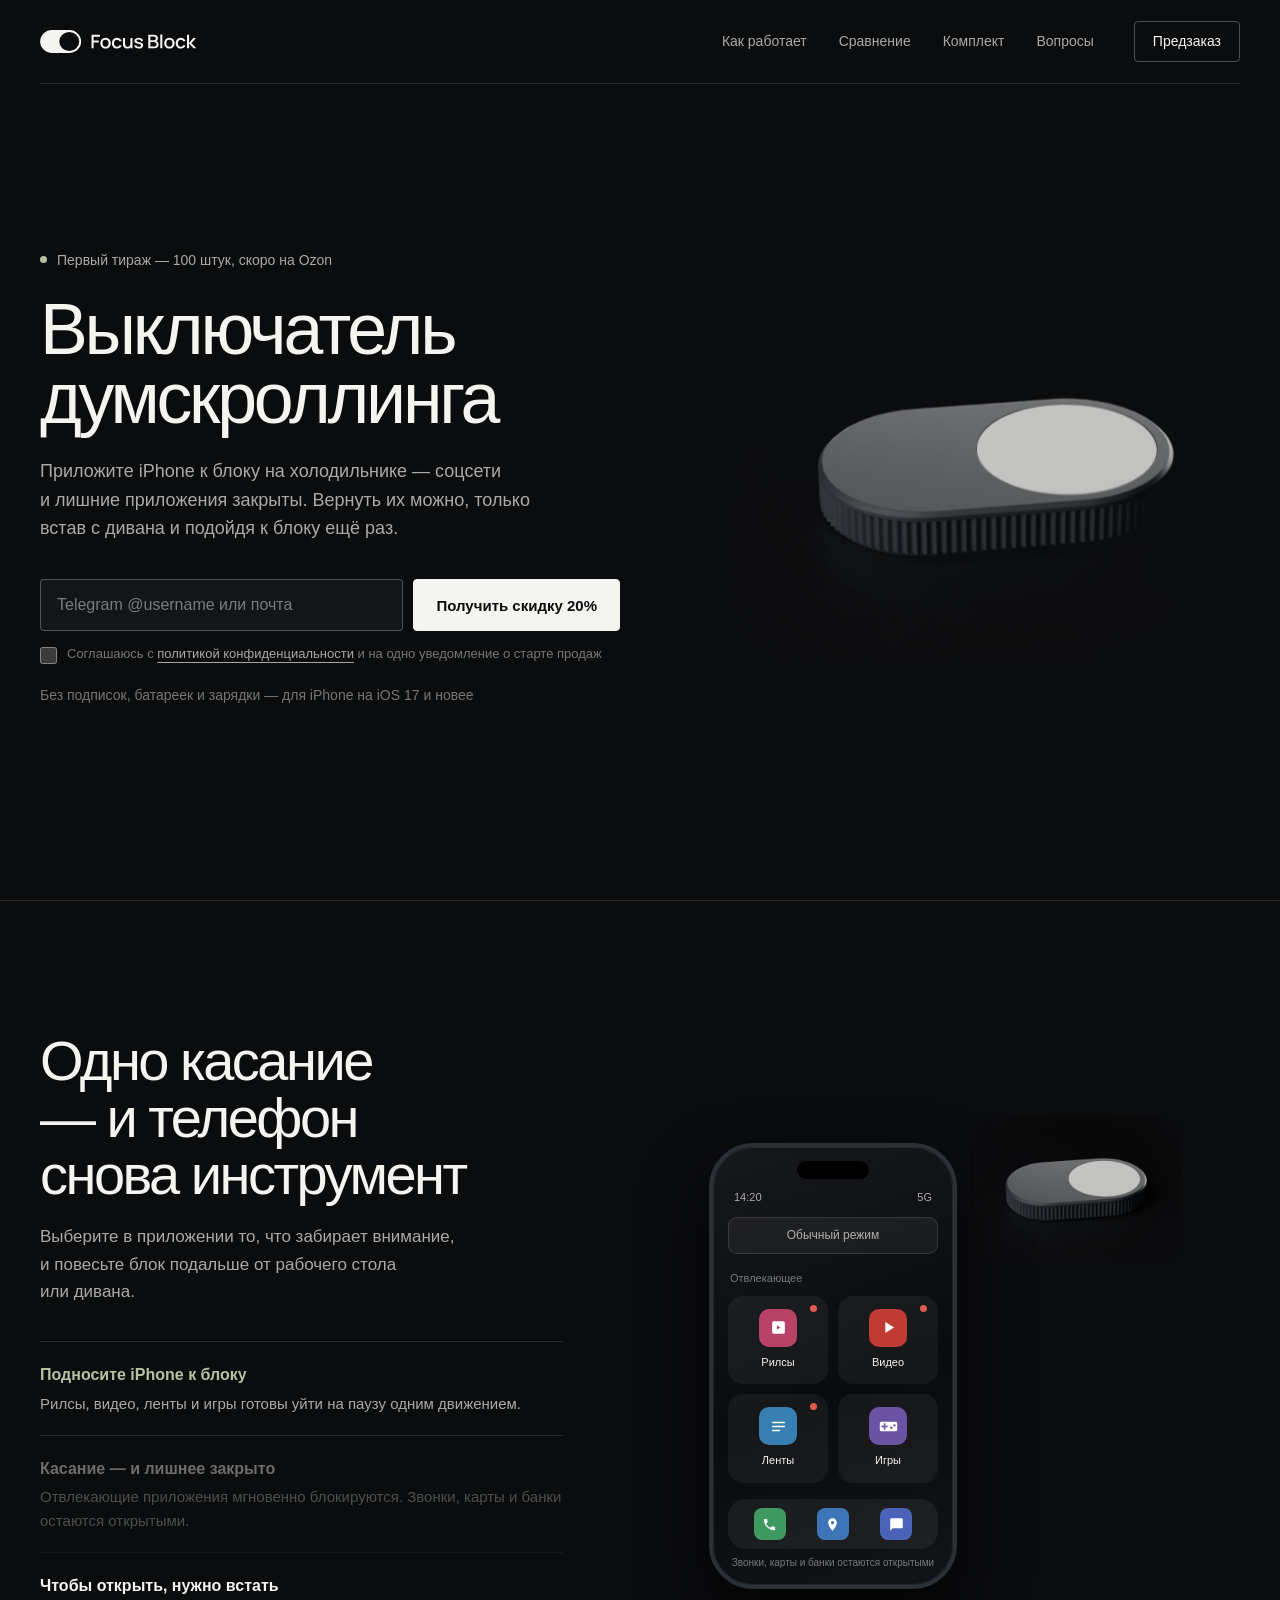
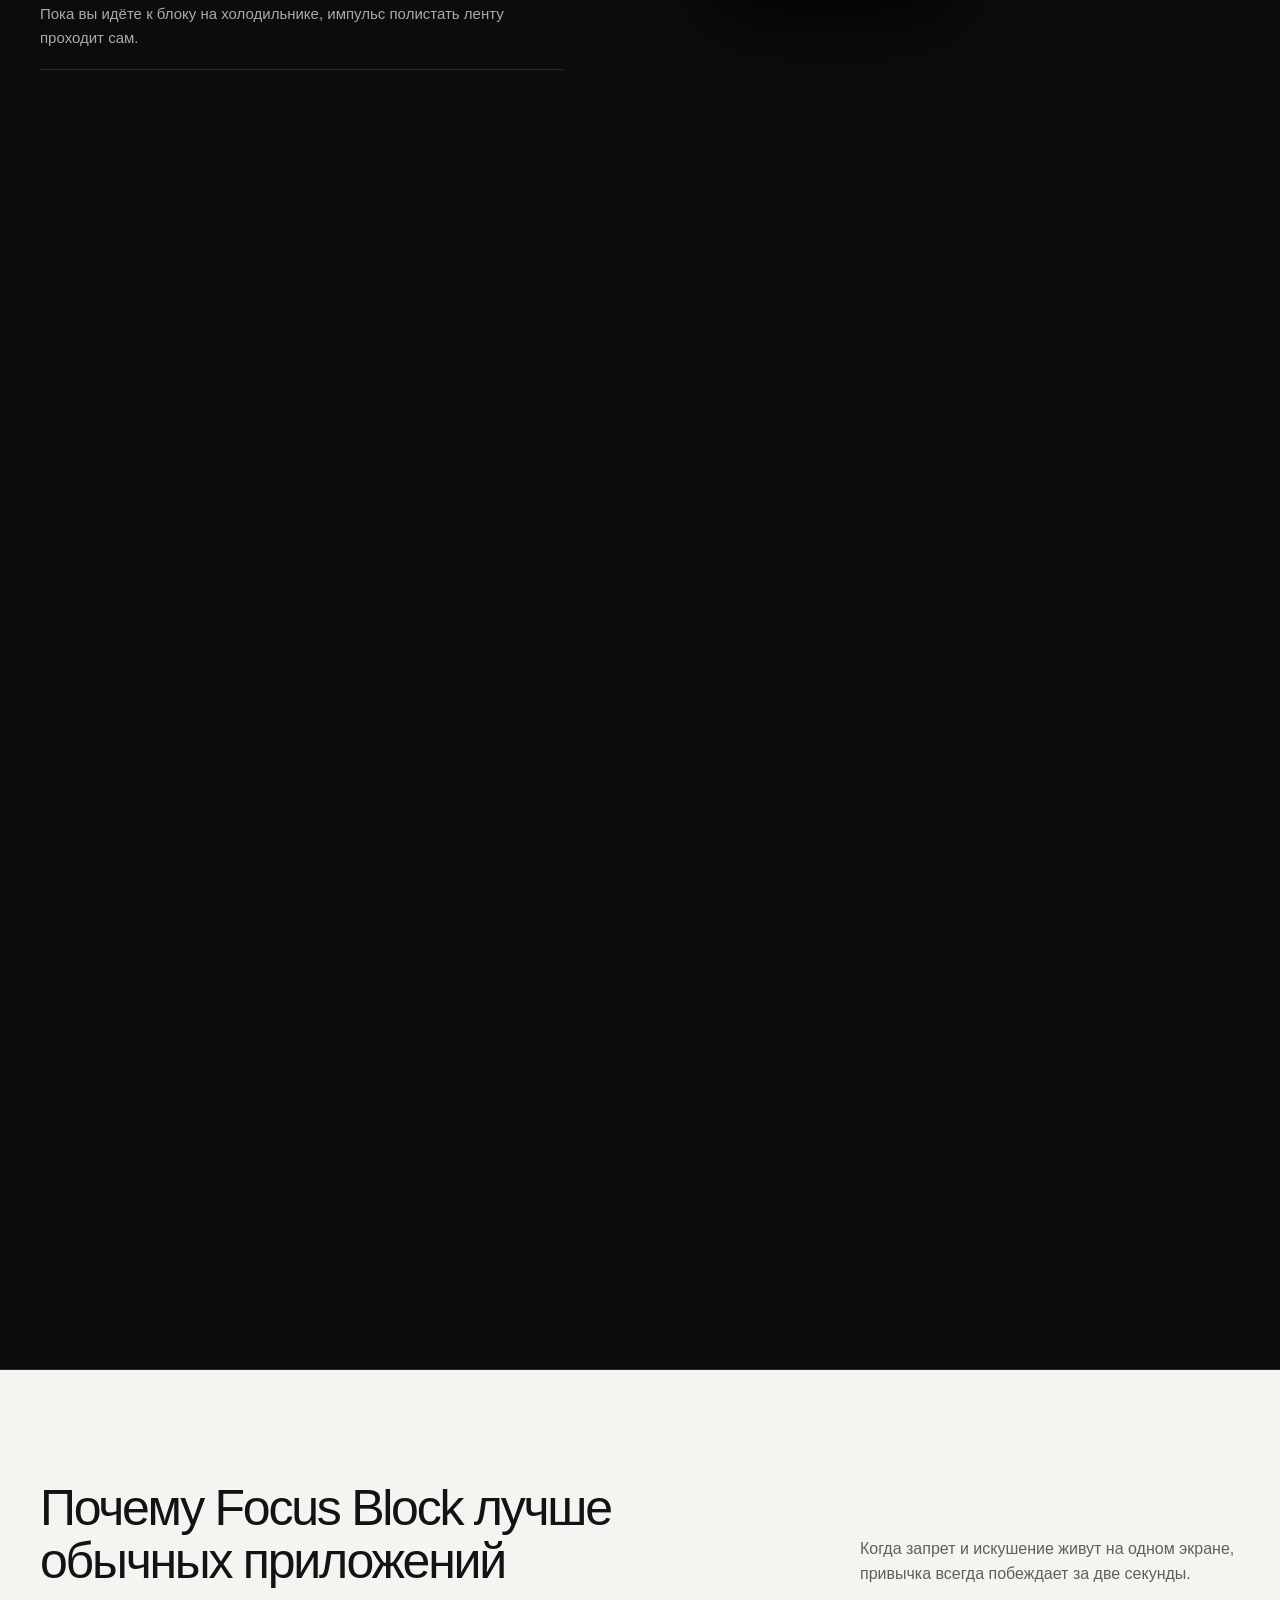
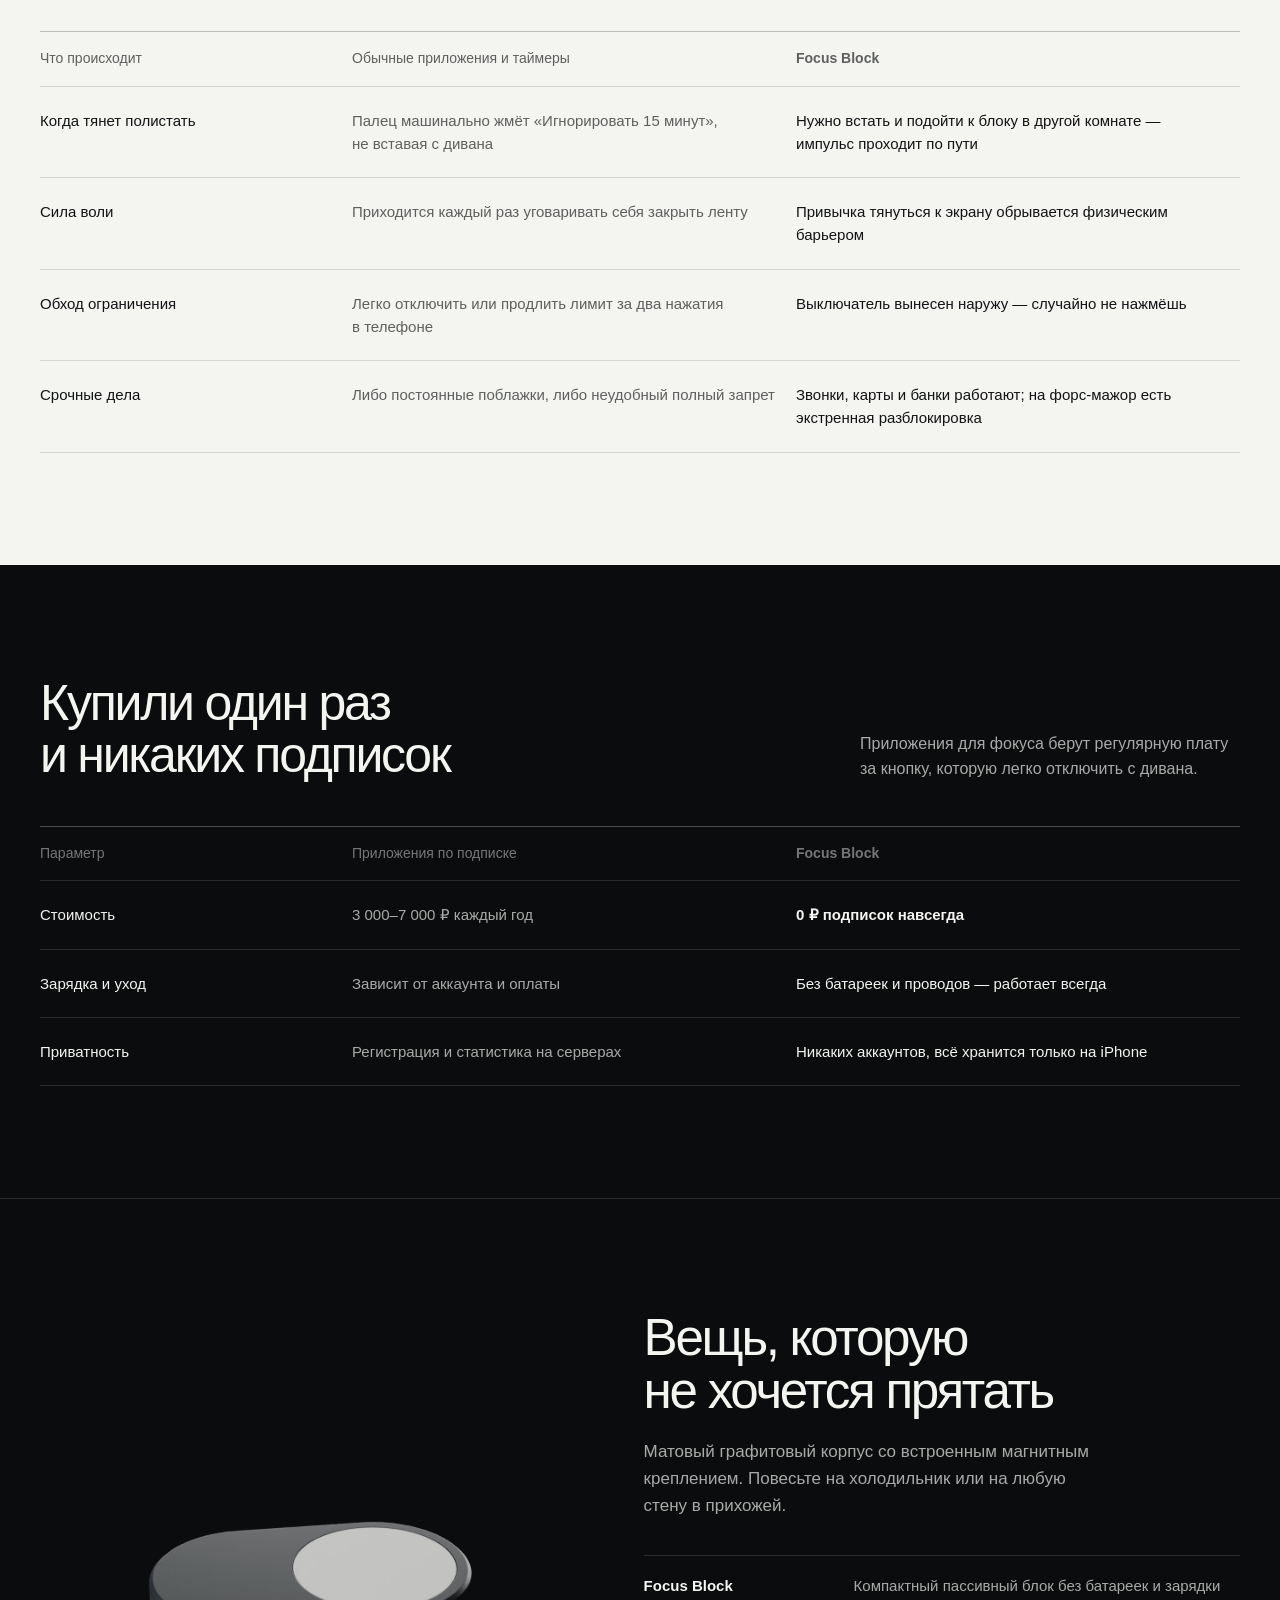
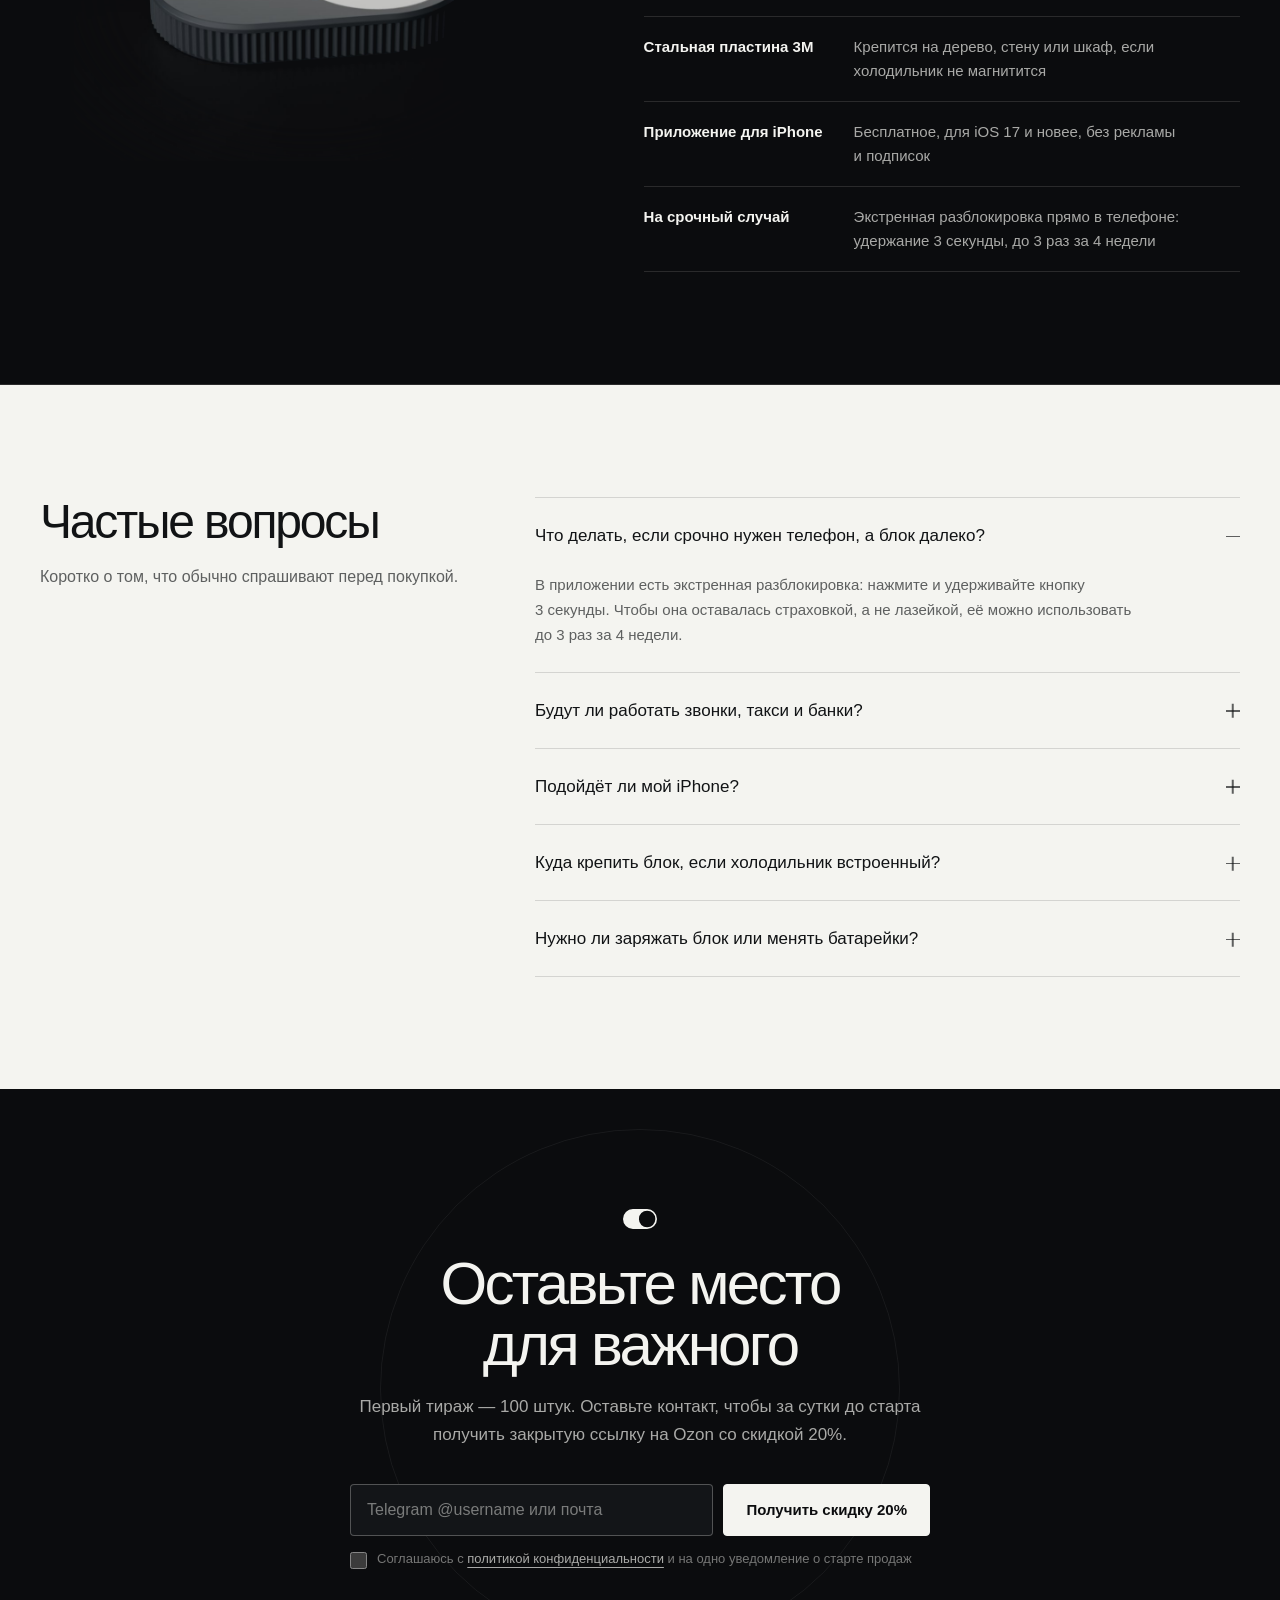
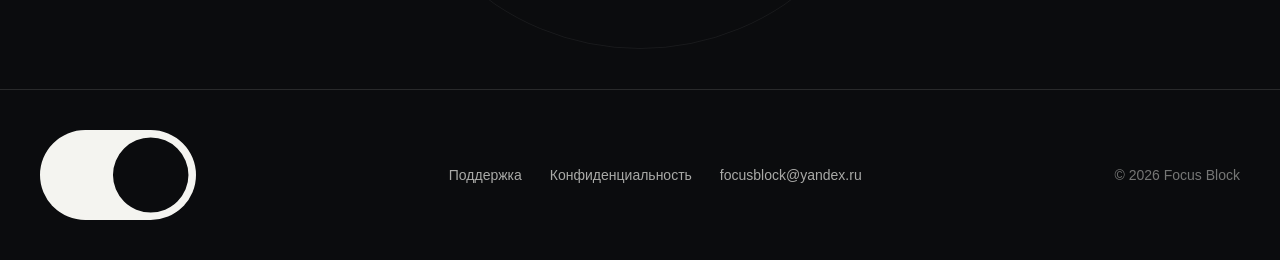
==== commit 2fbbf0fe: "Seamless block placement, scroll-driven dark iPhone touch animation, comparison tables and copy fixe" ====
--- a/index.html
+++ b/index.html
@@ -22,7 +22,7 @@
   </a>
   <nav class="header-nav" aria-label="Навигация">
     <a href="#how">Как работает</a>
-    <a href="#why">Почему физический</a>
+    <a href="#why">Сравнение</a>
     <a href="#box">Комплект</a>
     <a href="#faq">Вопросы</a>
   </nav>
@@ -30,7 +30,7 @@
 </header>
 
 <main>
-  <!-- Chapter 1: Hero (Obsidian) -->
+  <!-- Hero: Form on left, borderless Focus Block directly to the right -->
   <section class="hero wrap" aria-labelledby="hero-title">
     <div class="hero-copy">
       <div class="hero-status">
@@ -58,65 +58,62 @@
       </div>
 
       <div class="hero-meta">
-        <span>Без подписок и&nbsp;батареек</span>
-        <a href="https://t.me/focusblock" target="_blank" rel="noopener">Следить за&nbsp;тиражом в&nbsp;Telegram</a>
+        <span>Без подписок, батареек и&nbsp;зарядки — для iPhone на&nbsp;iOS 17 и&nbsp;новее</span>
       </div>
     </div>
 
     <div class="hero-stage" aria-label="Focus Block — графитовый физический блок">
       <img class="hero-product-img" src="/img/block.jpg" width="1080" height="760" fetchpriority="high" alt="Focus Block — компактный графитовый блок со светлой круглой вставкой и рифлёным боком">
-      <div class="hero-stage-caption">
-        <span>Работает без зарядки</span>
-        <span>Для iPhone на&nbsp;iOS 17 и&nbsp;новее</span>
-      </div>
-    </div>
-  </section>
-
-  <!-- Chapter 2: Interactive Touch Demo (Warm Paper) -->
-  <section class="chapter-paper" id="how" aria-labelledby="how-title">
-    <div class="wrap demo-layout">
-      <div class="demo-copy">
-        <h2 id="how-title">Одно касание — и&nbsp;телефон снова инструмент</h2>
-        <p class="demo-copy-lead">Выберите в&nbsp;приложении то, что забирает внимание, и&nbsp;повесьте блок подальше от&nbsp;рабочего стола или дивана.</p>
-
-        <ul class="demo-points">
-          <li>
-            <strong>Соцсети и&nbsp;ленты закрываются сразу</strong>
-            <span>Поднесите верхний край iPhone к&nbsp;блоку — рилсы, видео и&nbsp;игры уходят на&nbsp;паузу.</span>
-          </li>
-          <li>
-            <strong>Важное остаётся на&nbsp;связи</strong>
-            <span>Звонки, сообщения, карты, такси и&nbsp;банковские приложения продолжают работать как обычно.</span>
-          </li>
-          <li>
-            <strong>Чтобы открыть, нужно встать</strong>
-            <span>Физическая дистанция до&nbsp;блока на&nbsp;холодильнике или в&nbsp;прихожей обрывает привычку тянуться к&nbsp;экрану.</span>
-          </li>
-        </ul>
-      </div>
-
-      <div class="touch-stage" id="touchStage" onclick="handleStageClick(event)" aria-label="Интерактивная демонстрация: телефон подносят к блоку и отвлекающие приложения блокируются">
-        <div class="touch-canvas">
-          <div class="wall-block">
-            <div class="wall-block-inlay"></div>
-            <span class="wall-block-caption">Focus Block</span>
-          </div>
-
-          <div class="touch-wave" aria-hidden="true"></div>
-
-          <div class="handset">
-            <div class="handset-island" aria-hidden="true"></div>
-            <div class="handset-bar num">
-              <span>14:20</span>
-              <span>iPhone</span>
-            </div>
-
-            <div class="handset-body">
-              <div class="handset-banner" id="handsetBanner">Обычный режим</div>
+    </div>
+  </section>
+
+  <!-- Scroll-Driven Animation: Dark iPhone taps Focus Block and locks apps -->
+  <section class="scroll-story" id="how" aria-labelledby="how-title">
+    <div class="scroll-sticky">
+      <div class="wrap scroll-grid">
+        <div class="scroll-copy">
+          <h2 id="how-title">Одно касание — и&nbsp;телефон снова инструмент</h2>
+          <p class="scroll-lead" id="storyLead">Выберите в&nbsp;приложении то, что забирает внимание, и&nbsp;повесьте блок подальше от&nbsp;рабочего стола или дивана.</p>
+
+          <ul class="scroll-steps">
+            <li class="scroll-step is-active" data-step="0">
+              <strong>Подносите iPhone к&nbsp;блоку</strong>
+              <span>Рилсы, видео, ленты и&nbsp;игры готовы уйти на&nbsp;паузу одним движением.</span>
+            </li>
+            <li class="scroll-step" data-step="1">
+              <strong>Касание — и&nbsp;лишнее закрыто</strong>
+              <span>Отвлекающие приложения мгновенно блокируются. Звонки, карты и&nbsp;банки остаются открытыми.</span>
+            </li>
+            <li class="scroll-step" data-step="2">
+              <strong>Чтобы открыть, нужно встать</strong>
+              <span>Пока вы идёте к&nbsp;блоку на&nbsp;холодильнике, импульс полистать ленту проходит сам.</span>
+            </li>
+          </ul>
+        </div>
+
+        <div class="scroll-stage" id="scrollStage" aria-label="Анимация при прокрутке: тёмный iPhone прикладывается к Focus Block и отвлекающие приложения блокируются">
+          <div class="story-block">
+            <img src="/img/block.jpg" width="1080" height="760" alt="Focus Block" class="story-block-img">
+          </div>
+
+          <div class="story-wave" id="storyWave" aria-hidden="true"></div>
+
+          <div class="story-iphone" id="storyIphone">
+            <div class="iphone-frame">
+              <div class="iphone-top">
+                <div class="iphone-island" aria-hidden="true">
+                  <span class="island-dot" aria-hidden="true"></span>
+                </div>
+                <div class="iphone-statusbar num">
+                  <span>14:20</span>
+                  <span>5G</span>
+                </div>
+                <div class="iphone-status-pill" id="iphoneStatusPill">Обычный режим</div>
+              </div>
 
               <div>
-                <div class="handset-group-title">Отвлекающее</div>
-                <div class="handset-apps">
+                <div class="iphone-apps-heading">Отвлекающее</div>
+                <div class="iphone-apps">
                   <div class="app-cell">
                     <span class="app-dot" aria-hidden="true"></span>
                     <div class="app-glyph glyph-reels" aria-hidden="true">
@@ -163,7 +160,7 @@
               </div>
 
               <div>
-                <div class="handset-dock">
+                <div class="iphone-dock">
                   <div class="dock-glyph dock-phone" aria-hidden="true">
                     <svg viewBox="0 0 24 24"><path d="M6.62 10.79c1.44 2.83 3.76 5.14 6.59 6.59l2.2-2.2c.27-.27.67-.36 1.02-.24 1.12.37 2.33.57 3.57.57.55 0 1 .45 1 1V20c0 .55-.45 1-1 1-9.39 0-17-7.61-17-17 0-.55.45-1 1-1h3.5c.55 0 1 .45 1 1 0 1.25.2 2.45.57 3.57.11.35.03.74-.25 1.02l-2.2 2.2z"/></svg>
                   </div>
@@ -174,93 +171,96 @@
                     <svg viewBox="0 0 24 24"><path d="M20 2H4c-1.1 0-1.99.9-1.99 2L2 22l4-4h14c1.1 0 2-.9 2-2V4c0-1.1-.9-2-2-2z"/></svg>
                   </div>
                 </div>
-                <div class="handset-dock-label">Звонки, карты и&nbsp;банки остаются открытыми</div>
+                <div class="iphone-dock-label">Звонки, карты и&nbsp;банки остаются открытыми</div>
               </div>
             </div>
           </div>
         </div>
-
-        <div class="touch-bar">
-          <span class="touch-status" id="touchStatus">Приложите телефон к&nbsp;блоку</span>
-          <div class="touch-actions">
-            <button type="button" class="touch-btn touch-btn-primary" id="touchTriggerBtn" onclick="triggerTouchDemo(event)">Приложить телефон</button>
-            <button type="button" class="touch-btn" id="touchPauseBtn" onclick="toggleTouchPause(event)" aria-pressed="false">Пауза</button>
-          </div>
-        </div>
-      </div>
-    </div>
-  </section>
-
-  <!-- Chapter 3: Why Physical & No Subscriptions (Obsidian) -->
-  <section class="chapter-dark" id="why" aria-labelledby="why-title">
+      </div>
+    </div>
+  </section>
+
+  <!-- Chapter: Why Focus Block is better than regular apps (Warm Paper) -->
+  <section class="chapter-paper" id="why" aria-labelledby="why-title">
     <div class="wrap">
-      <div class="editorial-split">
-        <div class="editorial-lead">
-          <h2 id="why-title">Почему экранные таймеры не&nbsp;держат</h2>
-          <p>Когда запрет и&nbsp;искушение живут на&nbsp;одном экране, привычка всегда побеждает за&nbsp;две секунды.</p>
-        </div>
-
-        <div class="argument-list">
-          <div class="argument-row">
-            <h3>Автоматический заход</h3>
-            <p>Вы открываете телефон на&nbsp;минуту посмотреть сообщение по&nbsp;работе, а&nbsp;через полчаса ловите себя в&nbsp;ленте коротких видео. Привычка срабатывает раньше осознанности.</p>
-          </div>
-
-          <div class="argument-row">
-            <h3>Лимиты в&nbsp;телефоне</h3>
-            <p>Системное ограничение легко смахнуть машинально: палец сам нажимает «Игнорировать 15&nbsp;минут», потому что смартфон уже в&nbsp;руках.</p>
-          </div>
-
-          <div class="argument-row accent-row">
-            <h3>Физическая дистанция</h3>
-            <p>Focus Block выносит переключатель в&nbsp;другую комнату. Чтобы снова открыть соцсети, нужно встать и&nbsp;дойти до&nbsp;блока. Пока вы собираетесь встать, импульс проходит.</p>
-          </div>
-        </div>
-      </div>
-
-      <div class="economics-block" id="pricing">
-        <div class="economics-head">
-          <h2>Купили один раз — никаких подписок</h2>
-          <p>Приложения для фокуса берут регулярную плату за&nbsp;кнопку, которую легко отключить с&nbsp;дивана.</p>
-        </div>
-
-        <table class="compare-table">
-          <thead>
-            <tr>
-              <th>Параметр</th>
-              <th>Приложения по&nbsp;подписке</th>
-              <th class="col-focusblock">Focus Block</th>
-            </tr>
-          </thead>
-          <tbody>
-            <tr>
-              <td>Стоимость</td>
-              <td class="num">3&nbsp;000–7&nbsp;000&nbsp;₽ каждый год</td>
-              <td class="col-focusblock num">0&nbsp;₽ подписок навсегда</td>
-            </tr>
-            <tr>
-              <td>Как работает барьер</td>
-              <td>Отключается за&nbsp;два нажатия в&nbsp;телефоне</td>
-              <td>Нужно физически подойти к&nbsp;блоку</td>
-            </tr>
-            <tr>
-              <td>Зарядка и&nbsp;уход</td>
-              <td>Зависит от&nbsp;аккаунта и&nbsp;оплаты</td>
-              <td>Без батареек и&nbsp;проводов — работает всегда</td>
-            </tr>
-            <tr>
-              <td>Приватность</td>
-              <td>Регистрация и&nbsp;статистика на&nbsp;серверах</td>
-              <td>Никаких аккаунтов, всё хранится только на&nbsp;iPhone</td>
-            </tr>
-          </tbody>
-        </table>
-      </div>
-    </div>
-  </section>
-
-  <!-- Chapter 4: In The Box (Warm Paper) -->
-  <section class="chapter-paper" id="box" aria-labelledby="box-title">
+      <div class="table-head">
+        <h2 id="why-title">Почему Focus Block лучше обычных приложений</h2>
+        <p>Когда запрет и&nbsp;искушение живут на&nbsp;одном экране, привычка всегда побеждает за&nbsp;две секунды.</p>
+      </div>
+
+      <table class="compare-table">
+        <thead>
+          <tr>
+            <th>Что происходит</th>
+            <th>Обычные приложения и&nbsp;таймеры</th>
+            <th class="col-focusblock">Focus Block</th>
+          </tr>
+        </thead>
+        <tbody>
+          <tr>
+            <td>Когда тянет полистать</td>
+            <td>Палец машинально жмёт «Игнорировать 15&nbsp;минут», не&nbsp;вставая с&nbsp;дивана</td>
+            <td>Нужно встать и&nbsp;подойти к&nbsp;блоку в&nbsp;другой комнате — импульс проходит по&nbsp;пути</td>
+          </tr>
+          <tr>
+            <td>Сила воли</td>
+            <td>Приходится каждый раз уговаривать себя закрыть ленту</td>
+            <td>Привычка тянуться к&nbsp;экрану обрывается физическим барьером</td>
+          </tr>
+          <tr>
+            <td>Обход ограничения</td>
+            <td>Легко отключить или продлить лимит за&nbsp;два нажатия в&nbsp;телефоне</td>
+            <td>Выключатель вынесен наружу — случайно не&nbsp;нажмёшь</td>
+          </tr>
+          <tr>
+            <td>Срочные дела</td>
+            <td>Либо постоянные поблажки, либо неудобный полный запрет</td>
+            <td>Звонки, карты и&nbsp;банки работают; на&nbsp;форс-мажор есть экстренная разблокировка</td>
+          </tr>
+        </tbody>
+      </table>
+    </div>
+  </section>
+
+  <!-- Chapter: Bought once and no subscriptions (Obsidian) -->
+  <section class="chapter-dark" id="pricing" aria-labelledby="pricing-title">
+    <div class="wrap">
+      <div class="table-head">
+        <h2 id="pricing-title">Купили один раз и&nbsp;никаких подписок</h2>
+        <p>Приложения для фокуса берут регулярную плату за&nbsp;кнопку, которую легко отключить с&nbsp;дивана.</p>
+      </div>
+
+      <table class="compare-table">
+        <thead>
+          <tr>
+            <th>Параметр</th>
+            <th>Приложения по&nbsp;подписке</th>
+            <th class="col-focusblock">Focus Block</th>
+          </tr>
+        </thead>
+        <tbody>
+          <tr>
+            <td>Стоимость</td>
+            <td class="num">3&nbsp;000–7&nbsp;000&nbsp;₽ каждый год</td>
+            <td class="col-focusblock num">0&nbsp;₽ подписок навсегда</td>
+          </tr>
+          <tr>
+            <td>Зарядка и&nbsp;уход</td>
+            <td>Зависит от&nbsp;аккаунта и&nbsp;оплаты</td>
+            <td>Без батареек и&nbsp;проводов — работает всегда</td>
+          </tr>
+          <tr>
+            <td>Приватность</td>
+            <td>Регистрация и&nbsp;статистика на&nbsp;серверах</td>
+            <td>Никаких аккаунтов, всё хранится только на&nbsp;iPhone</td>
+          </tr>
+        </tbody>
+      </table>
+    </div>
+  </section>
+
+  <!-- Chapter: In The Box (Obsidian — borderless Focus Block photo) -->
+  <section class="chapter-dark" id="box" aria-labelledby="box-title">
     <div class="wrap box-grid">
       <div class="box-media">
         <img src="/img/block.jpg" width="1080" height="760" loading="lazy" alt="Focus Block — графитовый блок в комплекте со стальной пластиной">
@@ -292,8 +292,8 @@
     </div>
   </section>
 
-  <!-- Chapter 5: FAQ (Obsidian) -->
-  <section class="chapter-dark" id="faq" aria-labelledby="faq-title">
+  <!-- Chapter: FAQ (Warm Paper) -->
+  <section class="chapter-paper" id="faq" aria-labelledby="faq-title">
     <div class="wrap faq-layout">
       <div class="faq-side">
         <h2 id="faq-title">Частые вопросы</h2>
@@ -354,7 +354,7 @@
     </div>
   </section>
 
-  <!-- Chapter 6: Closing Pre-order (Obsidian) -->
+  <!-- Closing Pre-order (Obsidian) -->
   <section class="closing-section" aria-labelledby="closing-title">
     <div class="closing-ring" aria-hidden="true"></div>
     <div class="wrap closing-inner">
@@ -397,7 +397,6 @@
     <div class="footer-links">
       <a href="/support/">Поддержка</a>
       <a href="/privacy/">Конфиденциальность</a>
-      <a href="https://t.me/focusblock" target="_blank" rel="noopener">Telegram</a>
       <a href="mailto:focusblock@yandex.ru">focusblock@yandex.ru</a>
     </div>
     <span>© 2026 Focus Block</span>
@@ -405,7 +404,7 @@
 </footer>
 
 <script>
-  // Subtle scroll rotation on real product photo in Hero
+  // Subtle scroll rotation on Hero Focus Block
   (() => {
     const img = document.querySelector(".hero-product-img");
     const stage = document.querySelector(".hero-stage");
@@ -426,91 +425,77 @@
     update();
   })();
 
-  // Interactive Phone-to-Block Touch Animation
-  let demoLocked = false;
-  let demoPaused = false;
-  let demoBusy = false;
-  let demoTimer = null;
-
-  const touchStage = document.getElementById("touchStage");
-  const handsetBanner = document.getElementById("handsetBanner");
-  const touchStatus = document.getElementById("touchStatus");
-  const touchTriggerBtn = document.getElementById("touchTriggerBtn");
-  const touchPauseBtn = document.getElementById("touchPauseBtn");
-
-  function runTouchDemo() {
-    if (!touchStage || demoBusy) return;
-    demoBusy = true;
-
-    if (!demoLocked) {
-      touchStage.classList.add("is-touching");
-      if (touchStatus) touchStatus.textContent = "Касание блока…";
-
-      setTimeout(() => {
-        demoLocked = true;
-        touchStage.classList.add("is-locked");
-        if (handsetBanner) handsetBanner.textContent = "Фокус включён";
-        if (touchStatus) touchStatus.textContent = "Лишние приложения закрыты до следующего касания";
-        if (touchTriggerBtn) touchTriggerBtn.textContent = "Снять паузу";
-      }, 550);
-
-      setTimeout(() => {
-        touchStage.classList.remove("is-touching");
-        demoBusy = false;
-      }, 1150);
-    } else {
-      touchStage.classList.add("is-touching");
-      if (touchStatus) touchStatus.textContent = "Подносим телефон к блоку…";
-
-      setTimeout(() => {
-        demoLocked = false;
-        touchStage.classList.remove("is-locked");
-        if (handsetBanner) handsetBanner.textContent = "Обычный режим";
-        if (touchStatus) touchStatus.textContent = "Приложения снова открыты";
-        if (touchTriggerBtn) touchTriggerBtn.textContent = "Приложить телефон";
-      }, 550);
-
-      setTimeout(() => {
-        touchStage.classList.remove("is-touching");
-        demoBusy = false;
-      }, 1150);
+  // Scroll-Driven Dark iPhone -> Focus Block Touch Choreography
+  (() => {
+    const track = document.querySelector(".scroll-story");
+    const stage = document.getElementById("scrollStage");
+    const phone = document.getElementById("storyIphone");
+    const pill = document.getElementById("iphoneStatusPill");
+    const steps = Array.from(document.querySelectorAll(".scroll-step"));
+    if (!track || !stage || !phone) return;
+
+    const reduced = window.matchMedia("(prefers-reduced-motion: reduce)").matches;
+    if (reduced) {
+      stage.classList.add("is-locked");
+      if (pill) pill.textContent = "Фокус включён";
+      return;
     }
-  }
-
-  function scheduleDemoLoop() {
-    clearInterval(demoTimer);
-    if (!demoPaused && !window.matchMedia("(prefers-reduced-motion: reduce)").matches) {
-      demoTimer = setInterval(runTouchDemo, 6000);
-    }
-  }
-
-  function triggerTouchDemo(e) {
-    if (e) e.stopPropagation();
-    runTouchDemo();
-    scheduleDemoLoop();
-  }
-
-  function handleStageClick(e) {
-    if (e.target.closest("button")) return;
-    runTouchDemo();
-    scheduleDemoLoop();
-  }
-
-  function toggleTouchPause(e) {
-    if (e) e.stopPropagation();
-    demoPaused = !demoPaused;
-    if (touchPauseBtn) {
-      touchPauseBtn.textContent = demoPaused ? "Запустить" : "Пауза";
-      touchPauseBtn.setAttribute("aria-pressed", String(demoPaused));
-    }
-    if (demoPaused) {
-      clearInterval(demoTimer);
-    } else {
-      scheduleDemoLoop();
-    }
-  }
-
-  scheduleDemoLoop();
+
+    const easeInOut = (t) => (t < 0.5 ? 2 * t * t : 1 - Math.pow(-2 * t + 2, 2) / 2);
+    let wasLocked = false;
+    let raf = 0;
+
+    const render = () => {
+      raf = 0;
+      const rect = track.getBoundingClientRect();
+      const total = Math.max(1, track.offsetHeight - window.innerHeight);
+      const p = Math.max(0, Math.min(1, -rect.top / total));
+
+      const isMobile = window.innerWidth <= 680;
+      const maxX = isMobile ? 64 : 112;
+      const maxY = isMobile ? -42 : -62;
+      const maxRot = isMobile ? 11 : 13;
+
+      let k = 0;
+      if (p < 0.48) {
+        // Approach the Focus Block
+        k = easeInOut(p / 0.48);
+      } else if (p < 0.64) {
+        // Hold contact at the block
+        k = 1;
+      } else {
+        // Smooth pullback to show locked screen
+        k = 1 - easeInOut((p - 0.64) / 0.36);
+      }
+
+      phone.style.setProperty("--phone-x", `${(maxX * k).toFixed(1)}px`);
+      phone.style.setProperty("--phone-y", `${(maxY * k).toFixed(1)}px`);
+      phone.style.setProperty("--phone-rot", `${(maxRot * k).toFixed(2)}deg`);
+
+      const locked = p >= 0.48;
+      if (locked !== wasLocked) {
+        wasLocked = locked;
+        stage.classList.toggle("is-locked", locked);
+        if (pill) pill.textContent = locked ? "Фокус включён" : "Обычный режим";
+        if (locked) {
+          stage.classList.remove("pulse-active");
+          void stage.offsetWidth;
+          stage.classList.add("pulse-active");
+        }
+      }
+
+      const activeIdx = p < 0.42 ? 0 : (p < 0.72 ? 1 : 2);
+      steps.forEach((el, idx) => el.classList.toggle("is-active", idx === activeIdx));
+    };
+
+    const schedule = () => {
+      if (!raf) raf = window.requestAnimationFrame(render);
+    };
+
+    window.addEventListener("scroll", schedule, { passive: true });
+    window.addEventListener("resize", schedule, { passive: true });
+    render();
+  })();
 
   // Mobile Sticky Bar
   (() => {
--- a/style.css
+++ b/style.css
@@ -3,7 +3,6 @@
   --obsidian: #0b0c0e;
   --slate: #131518;
   --paper: #f4f4f0;
-  --paper-tint: #eaeae4;
   --ink: #111315;
   --ink-muted: rgba(17, 19, 21, 0.66);
   --ink-line: rgba(17, 19, 21, 0.14);
@@ -13,7 +12,6 @@
   --light-line: rgba(244, 244, 240, 0.13);
   --light-line-strong: rgba(244, 244, 240, 0.28);
   --sage: #b9c1a3;
-  --sage-ink: #475237;
   --ease-out: cubic-bezier(0.22, 1, 0.36, 1);
 }
 
@@ -29,7 +27,7 @@
 
 body {
   margin: 0;
-  overflow-x: hidden;
+  overflow-x: clip;
   background-color: var(--obsidian);
   color: var(--light);
   font-family: "SF Pro Display", "SF Pro Text", "Helvetica Neue", ui-sans-serif, sans-serif;
@@ -160,19 +158,19 @@
 }
 
 /* =========================================================
-   Chapter 1: Hero (Obsidian)
+   Hero — Form on left, borderless Focus Block on right
    ========================================================= */
 .hero {
   min-height: min(820px, calc(100svh - 84px));
   display: grid;
-  grid-template-columns: 1.05fr 1fr;
+  grid-template-columns: 1.15fr 0.85fr;
   align-items: center;
   gap: 48px;
   padding-block: 56px 88px;
 }
 
 .hero-copy {
-  max-width: 540px;
+  max-width: 600px;
   position: relative;
   z-index: 2;
 }
@@ -194,23 +192,23 @@
 }
 
 h1 {
-  font-size: clamp(46px, 5.8vw, 82px);
+  font-size: clamp(46px, 5.6vw, 80px);
   line-height: 0.96;
   margin-bottom: 24px;
   color: var(--light);
 }
 
 .hero-lead {
-  max-width: 470px;
+  max-width: 500px;
   margin-bottom: 36px;
   color: var(--light-muted);
   font-size: 18px;
   line-height: 1.6;
 }
 
-/* Inline hairline pre-order form (no heavy box) */
+/* Pre-order form: wide enough so "Telegram @username или почта" never clips */
 .preorder-block {
-  max-width: 480px;
+  max-width: 580px;
   scroll-margin-top: 28px;
 }
 
@@ -226,7 +224,8 @@
 }
 
 .preorder-input {
-  flex: 1;
+  flex: 1 1 280px;
+  min-width: 0;
   min-height: 52px;
   padding: 0 16px;
   background: var(--slate);
@@ -248,8 +247,9 @@
 }
 
 .preorder-btn {
+  flex: 0 0 auto;
   min-height: 52px;
-  padding: 0 24px;
+  padding: 0 22px;
   background: var(--light);
   color: var(--obsidian);
   border: 1px solid var(--light);
@@ -304,235 +304,229 @@
 }
 
 .hero-meta {
-  margin-top: 22px;
-  display: flex;
-  flex-wrap: wrap;
-  gap: 20px;
+  margin-top: 20px;
   font-size: 14px;
   color: var(--light-hint);
 }
 
-.hero-meta a {
-  color: var(--light-muted);
-  text-decoration: none;
-  border-bottom: 1px solid var(--light-line-strong);
-  padding-bottom: 2px;
-  transition: color 0.2s ease, border-color 0.2s ease;
-}
-
-.hero-meta a:hover {
-  color: var(--light);
-  border-color: var(--light);
-}
-
-/* Hero Product Stage — Real Hardware Photography */
+/* Seamless borderless Focus Block right next to the form */
 .hero-stage {
   position: relative;
-  display: grid;
-  place-items: center;
-  min-height: 500px;
+  display: flex;
+  align-items: center;
+  justify-content: center;
+  background: transparent;
 }
 
 .hero-product-img {
   display: block;
-  width: 114%;
-  max-width: 680px;
+  width: 108%;
+  max-width: 580px;
   height: auto;
-  mix-blend-mode: screen;
+  background: transparent;
+  mix-blend-mode: lighten;
+  mask-image: radial-gradient(ellipse 68% 68% at 50% 50%, #000 58%, transparent 100%);
+  -webkit-mask-image: radial-gradient(ellipse 68% 68% at 50% 50%, #000 58%, transparent 100%);
   transform: rotate(var(--scroll-rotation, 0deg));
   transform-origin: center;
   will-change: transform;
 }
 
-.hero-stage-caption {
-  position: absolute;
-  bottom: 8px;
-  left: 0;
-  right: 0;
-  display: flex;
-  justify-content: space-between;
-  font-size: 13px;
-  color: var(--light-hint);
+/* =========================================================
+   Scroll-Driven Choreography: Dark iPhone taps Focus Block
+   ========================================================= */
+.scroll-story {
+  position: relative;
+  height: 230svh;
+  background: var(--obsidian);
   border-top: 1px solid var(--light-line);
-  padding-top: 12px;
-}
-
-/* =========================================================
-   Chapter 2: Interactive Touch Demo (Warm Paper #f4f4f0)
-   ========================================================= */
-.chapter-paper {
-  background: var(--paper);
-  color: var(--ink);
-  padding-block: 116px;
+  border-bottom: 1px solid var(--light-line);
   scroll-margin-top: 24px;
 }
 
-.chapter-paper h2,
-.chapter-paper h3 {
-  color: var(--ink);
-}
-
-.demo-layout {
+.scroll-sticky {
+  position: sticky;
+  top: 0;
+  min-height: 100svh;
+  display: flex;
+  align-items: center;
+  padding-block: 56px;
+}
+
+.scroll-grid {
   display: grid;
   grid-template-columns: 0.92fr 1.08fr;
-  gap: 72px;
-  align-items: center;
-}
-
-.demo-copy h2 {
+  gap: 64px;
+  align-items: center;
+}
+
+.scroll-copy h2 {
   font-size: clamp(36px, 4.4vw, 56px);
   line-height: 1.02;
   margin-bottom: 20px;
 }
 
-.demo-copy-lead {
+.scroll-lead {
   font-size: 17px;
-  color: var(--ink-muted);
+  color: var(--light-muted);
+  max-width: 440px;
+  margin-bottom: 36px;
   line-height: 1.6;
-  margin-bottom: 40px;
-  max-width: 440px;
-}
-
-.demo-points {
+}
+
+.scroll-steps {
   list-style: none;
   padding: 0;
   margin: 0;
-  border-top: 1px solid var(--ink-line);
-}
-
-.demo-points li {
+  border-top: 1px solid var(--light-line);
+}
+
+.scroll-step {
   padding: 20px 0;
-  border-bottom: 1px solid var(--ink-line);
-}
-
-.demo-points strong {
+  border-bottom: 1px solid var(--light-line);
+  opacity: 0.42;
+  transition: opacity 0.35s ease;
+}
+
+.scroll-step.is-active {
+  opacity: 1;
+}
+
+.scroll-step strong {
   display: block;
   font-size: 16px;
   font-weight: 600;
-  color: var(--ink);
+  color: var(--light);
   margin-bottom: 4px;
 }
 
-.demo-points span {
+.scroll-step.is-active strong {
+  color: var(--sage);
+}
+
+.scroll-step span {
   display: block;
   font-size: 15px;
-  color: var(--ink-muted);
+  color: var(--light-muted);
   line-height: 1.55;
 }
 
-/* Hardware Film-Frame Animation Stage */
-.touch-stage {
-  background: var(--obsidian);
-  color: var(--light);
-  border-radius: 16px;
-  padding: 36px 32px 24px;
-  position: relative;
-  overflow: hidden;
-  cursor: pointer;
-}
-
-.touch-canvas {
+/* Seamless Dark Stage for Scroll Animation */
+.scroll-stage {
   position: relative;
   width: 100%;
-  max-width: 460px;
-  height: 440px;
+  max-width: 520px;
+  height: 500px;
   margin-inline: auto;
 }
 
-/* Realistic Graphite Focus Block on wall */
-.wall-block {
+/* Real Focus Block anchored upper-right, no background box */
+.story-block {
   position: absolute;
-  top: 20px;
-  right: 28px;
-  width: 118px;
-  height: 118px;
-  border-radius: 26px;
-  background: #222529;
-  border: 1px solid rgba(255, 255, 255, 0.16);
-  box-shadow: 0 22px 44px rgba(0, 0, 0, 0.65);
-  display: flex;
-  align-items: center;
-  justify-content: center;
-  z-index: 4;
-  transition: transform 0.25s var(--ease-out), border-color 0.3s ease;
-}
-
-.wall-block-inlay {
-  width: 52px;
-  height: 52px;
-  border-radius: 50%;
-  background: var(--paper);
-}
-
-.wall-block-caption {
+  top: 14px;
+  right: 12px;
+  width: 210px;
+  z-index: 3;
+  pointer-events: none;
+}
+
+.story-block-img {
+  display: block;
+  width: 100%;
+  height: auto;
+  mix-blend-mode: lighten;
+  mask-image: radial-gradient(ellipse 66% 66% at 50% 50%, #000 56%, transparent 100%);
+  -webkit-mask-image: radial-gradient(ellipse 66% 66% at 50% 50%, #000 56%, transparent 100%);
+}
+
+/* Concentric wave at contact point */
+.story-wave {
   position: absolute;
-  bottom: -26px;
-  font-size: 12px;
-  color: var(--light-hint);
-  white-space: nowrap;
-}
-
-.touch-wave {
-  position: absolute;
-  top: 73px;
-  right: 81px;
-  width: 12px;
-  height: 12px;
+  top: 86px;
+  right: 112px;
+  width: 16px;
+  height: 16px;
   border-radius: 50%;
   border: 1.5px solid var(--sage);
   opacity: 0;
   pointer-events: none;
-  z-index: 9;
-}
-
-/* Sleek Monochromatic iPhone Hardware Mockup */
-.handset {
+  z-index: 8;
+}
+
+.scroll-stage.pulse-active .story-wave {
+  animation: haptic-wave 0.9s var(--ease-out) forwards;
+}
+
+@keyframes haptic-wave {
+  0% { transform: scale(1); opacity: 0.9; }
+  100% { transform: scale(10); opacity: 0; }
+}
+
+/* Dark Titanium iPhone — glides toward block on scroll */
+.story-iphone {
   position: absolute;
-  bottom: 0;
-  left: 28px;
-  width: 236px;
-  height: 396px;
-  border-radius: 40px;
-  background: #0a0b0d;
-  border: 5px solid #2b2f35;
-  padding: 14px 14px 12px;
-  display: flex;
-  flex-direction: column;
-  box-shadow: 0 28px 60px rgba(0, 0, 0, 0.72);
+  bottom: 12px;
+  left: 36px;
+  width: 248px;
+  height: 446px;
   z-index: 6;
   transform-origin: bottom center;
-  transition: transform 0.65s var(--ease-out);
-}
-
-.handset-island {
-  width: 66px;
-  height: 16px;
+  transform: translate3d(var(--phone-x, 0px), var(--phone-y, 0px), 0) rotate(var(--phone-rot, 0deg));
+  will-change: transform;
+}
+
+.iphone-frame {
+  width: 100%;
+  height: 100%;
+  border-radius: 44px;
+  background: linear-gradient(160deg, #16181c 0%, #0a0b0d 55%, #111317 100%);
+  border: 4px solid #2b2f36;
+  box-shadow: 0 32px 64px rgba(0, 0, 0, 0.78), inset 0 0 0 1px rgba(255, 255, 255, 0.08);
+  padding: 14px 15px 14px;
+  display: flex;
+  flex-direction: column;
+  justify-content: space-between;
+}
+
+.iphone-top {
+  display: flex;
+  flex-direction: column;
+  gap: 10px;
+}
+
+.iphone-island {
+  width: 72px;
+  height: 18px;
   border-radius: 10px;
   background: #000000;
-  margin: 0 auto 12px;
-}
-
-.handset-bar {
+  margin-inline: auto;
+  display: flex;
+  align-items: center;
+  justify-content: flex-end;
+  padding-right: 6px;
+}
+
+.island-dot {
+  width: 6px;
+  height: 6px;
+  border-radius: 50%;
+  background: transparent;
+  transition: background-color 0.3s ease;
+}
+
+.iphone-statusbar {
   display: flex;
   justify-content: space-between;
   font-size: 11px;
   font-weight: 500;
   color: var(--light-muted);
   padding-inline: 6px;
-  margin-bottom: 14px;
-}
-
-.handset-body {
-  flex: 1;
-  display: flex;
-  flex-direction: column;
-  justify-content: space-between;
-}
-
-.handset-banner {
+}
+
+.iphone-status-pill {
   padding: 8px 10px;
-  border-radius: 8px;
-  background: #17191d;
+  border-radius: 9px;
+  background: rgba(255, 255, 255, 0.05);
   border: 1px solid var(--light-line);
   font-size: 12px;
   font-weight: 500;
@@ -541,14 +535,14 @@
   transition: background-color 0.3s ease, border-color 0.3s ease, color 0.3s ease;
 }
 
-.handset-group-title {
+.iphone-apps-heading {
   font-size: 11px;
   color: var(--light-hint);
   margin-bottom: 8px;
   padding-left: 2px;
 }
 
-.handset-apps {
+.iphone-apps {
   display: grid;
   grid-template-columns: repeat(2, 1fr);
   gap: 10px;
@@ -556,20 +550,20 @@
 
 .app-cell {
   position: relative;
-  padding: 12px 8px;
-  border-radius: 14px;
-  background: #181b20;
+  padding: 13px 8px;
+  border-radius: 15px;
+  background: rgba(255, 255, 255, 0.05);
   display: flex;
   flex-direction: column;
   align-items: center;
   gap: 7px;
-  transition: background-color 0.35s ease, opacity 0.35s ease;
+  transition: background-color 0.35s ease;
 }
 
 .app-glyph {
-  width: 36px;
-  height: 36px;
-  border-radius: 9px;
+  width: 38px;
+  height: 38px;
+  border-radius: 10px;
   display: flex;
   align-items: center;
   justify-content: center;
@@ -577,12 +571,11 @@
 }
 
 .app-glyph svg {
-  width: 18px;
-  height: 18px;
+  width: 19px;
+  height: 19px;
   fill: #ffffff;
 }
 
-/* Muted, tasteful hardware-grade icon tones (not garish neon) */
 .glyph-reels { background: #b84267; }
 .glyph-video { background: #c23b32; }
 .glyph-feed  { background: #377fb2; }
@@ -590,8 +583,8 @@
 
 .app-dot {
   position: absolute;
-  top: 8px;
-  right: 10px;
+  top: 9px;
+  right: 11px;
   width: 7px;
   height: 7px;
   border-radius: 50%;
@@ -605,17 +598,16 @@
   transition: color 0.3s ease;
 }
 
-/* Authentic iOS-style hourglass lock overlay */
 .app-hourglass {
   position: absolute;
   inset: 0;
-  border-radius: 14px;
-  background: rgba(11, 12, 14, 0.62);
+  border-radius: 15px;
+  background: rgba(11, 12, 14, 0.68);
   display: flex;
   align-items: center;
   justify-content: center;
   opacity: 0;
-  transform: scale(0.92);
+  transform: scale(0.9);
   transition: opacity 0.3s ease, transform 0.3s var(--ease-out);
 }
 
@@ -625,18 +617,17 @@
   fill: var(--light);
 }
 
-/* Bottom Dock: Essential tools stay crisp and unlocked */
-.handset-dock {
-  background: #17191d;
-  border-radius: 16px;
-  padding: 8px 10px;
+.iphone-dock {
+  background: rgba(255, 255, 255, 0.06);
+  border-radius: 18px;
+  padding: 9px 10px;
   display: flex;
   justify-content: space-around;
 }
 
 .dock-glyph {
-  width: 30px;
-  height: 30px;
+  width: 32px;
+  height: 32px;
   border-radius: 8px;
   display: flex;
   align-items: center;
@@ -653,262 +644,218 @@
 .dock-maps  { background: #3d75b8; }
 .dock-msg   { background: #4a63b8; }
 
-.handset-dock-label {
+.iphone-dock-label {
   font-size: 10px;
   color: var(--light-hint);
   text-align: center;
   margin-top: 6px;
 }
 
-/* Motion states */
-.touch-stage.is-touching .handset {
-  transform: translate(76px, -112px) rotate(13deg);
-}
-
-.touch-stage.is-touching .wall-block {
-  border-color: var(--sage);
-}
-
-.touch-stage.is-touching .touch-wave {
-  animation: wave-out 0.85s 0.45s var(--ease-out) forwards;
-}
-
-.touch-stage.is-locked .handset-banner {
+/* Locked state when phone touches block during scroll */
+.scroll-stage.is-locked .island-dot {
+  background: var(--sage);
+}
+
+.scroll-stage.is-locked .iphone-status-pill {
   background: rgba(185, 193, 163, 0.14);
   border-color: rgba(185, 193, 163, 0.45);
   color: var(--sage);
 }
 
-.touch-stage.is-locked .app-glyph {
-  filter: grayscale(100%) brightness(0.6);
-}
-
-.touch-stage.is-locked .app-dot {
+.scroll-stage.is-locked .app-glyph {
+  filter: grayscale(100%) brightness(0.55);
+}
+
+.scroll-stage.is-locked .app-dot {
   opacity: 0;
   transform: scale(0);
 }
 
-.touch-stage.is-locked .app-name {
+.scroll-stage.is-locked .app-name {
   color: var(--light-hint);
 }
 
-.touch-stage.is-locked .app-hourglass {
+.scroll-stage.is-locked .app-hourglass {
   opacity: 1;
   transform: scale(1);
 }
 
-@keyframes wave-out {
-  0% { transform: scale(1); opacity: 0.9; }
-  100% { transform: scale(9.5); opacity: 0; }
-}
-
-.touch-bar {
-  display: flex;
-  align-items: center;
-  justify-content: space-between;
-  gap: 16px;
-  margin-top: 24px;
-  padding-top: 18px;
-  border-top: 1px solid var(--light-line);
-}
-
-.touch-status {
-  font-size: 14px;
-  color: var(--light-muted);
-}
-
-.touch-actions {
-  display: flex;
-  gap: 8px;
-}
-
-.touch-btn {
-  min-height: 40px;
-  padding: 8px 16px;
-  border-radius: 4px;
-  border: 1px solid var(--light-line-strong);
-  background: transparent;
-  color: var(--light);
-  font-size: 13px;
-  font-weight: 500;
-  cursor: pointer;
-  transition: background-color 0.2s ease, color 0.2s ease;
-}
-
-.touch-btn:hover {
-  background: var(--light);
-  color: var(--obsidian);
-}
-
-.touch-btn-primary {
-  background: var(--light);
-  color: var(--obsidian);
-  border-color: var(--light);
-}
-
-.touch-btn-primary:hover {
-  background: #ffffff;
-}
-
 /* =========================================================
-   Chapter 3: Editorial Argument & No Subscriptions (Obsidian)
+   Comparison Chapters (Warm Paper & Obsidian)
    ========================================================= */
+.chapter-paper {
+  background: var(--paper);
+  color: var(--ink);
+  padding-block: 112px;
+  scroll-margin-top: 24px;
+}
+
+.chapter-paper h2,
+.chapter-paper h3 {
+  color: var(--ink);
+}
+
 .chapter-dark {
   background: var(--obsidian);
   color: var(--light);
-  padding-block: 116px;
+  padding-block: 112px;
   border-bottom: 1px solid var(--light-line);
   scroll-margin-top: 24px;
 }
 
-.editorial-split {
-  display: grid;
-  grid-template-columns: 0.9fr 1.1fr;
-  gap: 72px;
-  align-items: start;
-}
-
-.editorial-lead h2 {
-  font-size: clamp(36px, 4.4vw, 54px);
-  line-height: 1.04;
-  margin-bottom: 20px;
-}
-
-.editorial-lead p {
-  font-size: 17px;
-  color: var(--light-muted);
-  max-width: 420px;
-  line-height: 1.65;
-}
-
-.argument-list {
-  border-top: 1px solid var(--light-line);
-}
-
-.argument-row {
-  padding: 28px 0;
-  border-bottom: 1px solid var(--light-line);
-  display: grid;
-  grid-template-columns: 190px 1fr;
-  gap: 24px;
-  align-items: baseline;
-}
-
-.argument-row h3 {
-  font-size: 16px;
-  font-weight: 600;
-  color: var(--light);
-  margin: 0;
-}
-
-.argument-row p {
-  font-size: 15px;
-  color: var(--light-muted);
-  line-height: 1.65;
-  margin: 0;
-}
-
-.argument-row.accent-row h3 {
-  color: var(--sage);
-}
-
-/* Honest Economics Comparison Table (Clean hairline table, zero SaaS cards) */
-.economics-block {
-  margin-top: 96px;
-  padding-top: 72px;
-  border-top: 1px solid var(--light-line);
-}
-
-.economics-head {
+.table-head {
   display: flex;
   justify-content: space-between;
   align-items: flex-end;
   gap: 32px;
-  margin-bottom: 40px;
-}
-
-.economics-head h2 {
-  font-size: clamp(32px, 3.8vw, 48px);
-  line-height: 1.06;
+  margin-bottom: 44px;
+}
+
+.table-head h2 {
+  font-size: clamp(32px, 4vw, 50px);
+  line-height: 1.05;
   margin: 0;
-  max-width: 560px;
-}
-
-.economics-head p {
-  color: var(--light-muted);
-  font-size: 15px;
-  max-width: 360px;
+  max-width: 640px;
+}
+
+.table-head p {
+  font-size: 16px;
+  max-width: 380px;
   margin: 0;
-}
-
+  line-height: 1.6;
+}
+
+.chapter-paper .table-head p {
+  color: var(--ink-muted);
+}
+
+.chapter-dark .table-head p {
+  color: var(--light-muted);
+}
+
+/* Clean hairline comparison tables */
 .compare-table {
   width: 100%;
   border-collapse: collapse;
-  border-top: 1px solid var(--light-line-strong);
 }
 
 .compare-table th,
 .compare-table td {
-  padding: 22px 16px 22px 0;
+  padding: 22px 18px 22px 0;
   text-align: left;
-  border-bottom: 1px solid var(--light-line);
   vertical-align: top;
   font-size: 15px;
+  line-height: 1.55;
 }
 
 .compare-table th {
   font-size: 14px;
   font-weight: 500;
-  color: var(--light-hint);
   padding-top: 16px;
   padding-bottom: 16px;
 }
 
 .compare-table td:first-child {
-  width: 28%;
-  color: var(--light);
+  width: 26%;
   font-weight: 500;
 }
 
 .compare-table td:nth-child(2) {
-  width: 36%;
-  color: var(--light-muted);
+  width: 37%;
 }
 
 .compare-table td:nth-child(3) {
-  width: 36%;
-  color: var(--light);
-}
-
-.compare-table .col-focusblock {
+  width: 37%;
+}
+
+/* Table theme: Warm Paper */
+.chapter-paper .compare-table {
+  border-top: 1px solid rgba(17, 19, 21, 0.25);
+}
+
+.chapter-paper .compare-table th {
+  color: var(--ink-muted);
+  border-bottom: 1px solid var(--ink-line);
+}
+
+.chapter-paper .compare-table td {
+  border-bottom: 1px solid var(--ink-line);
+}
+
+.chapter-paper .compare-table td:first-child {
+  color: var(--ink);
+}
+
+.chapter-paper .compare-table td:nth-child(2) {
+  color: var(--ink-muted);
+}
+
+.chapter-paper .compare-table td:nth-child(3) {
+  color: var(--ink);
+  font-weight: 500;
+}
+
+.chapter-paper .col-focusblock {
+  color: var(--ink);
+  font-weight: 600;
+}
+
+/* Table theme: Obsidian */
+.chapter-dark .compare-table {
+  border-top: 1px solid var(--light-line-strong);
+}
+
+.chapter-dark .compare-table th {
+  color: var(--light-hint);
+  border-bottom: 1px solid var(--light-line);
+}
+
+.chapter-dark .compare-table td {
+  border-bottom: 1px solid var(--light-line);
+}
+
+.chapter-dark .compare-table td:first-child {
+  color: var(--light);
+}
+
+.chapter-dark .compare-table td:nth-child(2) {
+  color: var(--light-muted);
+}
+
+.chapter-dark .compare-table td:nth-child(3) {
+  color: var(--light);
+}
+
+.chapter-dark .col-focusblock {
   color: var(--sage);
   font-weight: 600;
 }
 
 /* =========================================================
-   Chapter 4: In The Box (Warm Paper #f4f4f0)
+   In The Box (Obsidian — borderless Focus Block photo)
    ========================================================= */
 .box-grid {
   display: grid;
-  grid-template-columns: 1fr 1fr;
-  gap: 72px;
+  grid-template-columns: 0.95fr 1.05fr;
+  gap: 64px;
   align-items: center;
 }
 
 .box-media {
-  background: var(--obsidian);
-  border-radius: 16px;
-  padding: 36px;
-  display: grid;
-  place-items: center;
+  display: flex;
+  align-items: center;
+  justify-content: center;
+  background: transparent;
 }
 
 .box-media img {
   display: block;
   width: 100%;
-  max-width: 460px;
+  max-width: 480px;
   height: auto;
-  mix-blend-mode: screen;
+  mix-blend-mode: lighten;
+  mask-image: radial-gradient(ellipse 68% 68% at 50% 50%, #000 58%, transparent 100%);
+  -webkit-mask-image: radial-gradient(ellipse 68% 68% at 50% 50%, #000 58%, transparent 100%);
 }
 
 .box-copy h2 {
@@ -919,7 +866,7 @@
 
 .box-copy > p {
   font-size: 17px;
-  color: var(--ink-muted);
+  color: var(--light-muted);
   margin-bottom: 36px;
   max-width: 460px;
 }
@@ -928,29 +875,29 @@
   list-style: none;
   padding: 0;
   margin: 0;
-  border-top: 1px solid var(--ink-line);
+  border-top: 1px solid var(--light-line);
 }
 
 .box-specs li {
   padding: 18px 0;
-  border-bottom: 1px solid var(--ink-line);
+  border-bottom: 1px solid var(--light-line);
   display: grid;
-  grid-template-columns: 180px 1fr;
+  grid-template-columns: 190px 1fr;
   gap: 20px;
   font-size: 15px;
 }
 
 .box-specs strong {
-  color: var(--ink);
+  color: var(--light);
   font-weight: 600;
 }
 
 .box-specs span {
-  color: var(--ink-muted);
+  color: var(--light-muted);
 }
 
 /* =========================================================
-   Chapter 5: FAQ (Obsidian, hairline accordion)
+   FAQ (Warm Paper, hairline accordion)
    ========================================================= */
 .faq-layout {
   display: grid;
@@ -966,24 +913,24 @@
 }
 
 .faq-side p {
-  color: var(--light-muted);
+  color: var(--ink-muted);
   font-size: 16px;
   margin: 0;
 }
 
 .faq-list {
-  border-top: 1px solid var(--light-line);
+  border-top: 1px solid var(--ink-line);
 }
 
 .faq-entry {
-  border-bottom: 1px solid var(--light-line);
+  border-bottom: 1px solid var(--ink-line);
 }
 
 .faq-trigger {
   padding: 24px 0;
   font-size: 17px;
   font-weight: 500;
-  color: var(--light);
+  color: var(--ink);
   cursor: pointer;
   list-style: none;
   display: flex;
@@ -1012,7 +959,7 @@
   left: 0;
   width: 14px;
   height: 1.5px;
-  background: var(--light-muted);
+  background: var(--ink-muted);
   transition: transform 0.2s ease, opacity 0.2s ease;
 }
 
@@ -1027,7 +974,7 @@
 
 .faq-body {
   padding: 0 36px 24px 0;
-  color: var(--light-muted);
+  color: var(--ink-muted);
   font-size: 15px;
   line-height: 1.65;
 }
@@ -1037,7 +984,7 @@
 }
 
 /* =========================================================
-   Chapter 6: Closing Pre-order (Obsidian)
+   Closing Pre-order (Obsidian)
    ========================================================= */
 .closing-section {
   position: relative;
@@ -1062,7 +1009,7 @@
 .closing-inner {
   position: relative;
   z-index: 2;
-  max-width: 520px;
+  max-width: 580px;
   margin-inline: auto;
 }
 
@@ -1171,33 +1118,51 @@
 /* =========================================================
    Responsive
    ========================================================= */
+@media (max-width: 1060px) {
+  .preorder-row {
+    flex-direction: column;
+  }
+  .preorder-btn {
+    width: 100%;
+  }
+}
+
 @media (max-width: 980px) {
   .wrap {
     width: calc(100% - 48px);
   }
   .hero,
-  .demo-layout,
-  .editorial-split,
+  .scroll-grid,
   .box-grid,
   .faq-layout {
     grid-template-columns: 1fr;
-    gap: 48px;
+    gap: 44px;
   }
   .hero {
     min-height: unset;
     padding-block: 44px 64px;
   }
-  .hero-stage {
-    min-height: 360px;
-  }
   .hero-product-img {
     width: 100%;
+    max-width: 440px;
+  }
+  .scroll-story {
+    height: 210svh;
+  }
+  .scroll-sticky {
+    padding-block: 32px;
+  }
+  .scroll-steps {
+    display: none;
+  }
+  .scroll-lead {
+    margin-bottom: 12px;
   }
   .chapter-paper,
   .chapter-dark {
     padding-block: 80px;
   }
-  .economics-head {
+  .table-head {
     flex-direction: column;
     align-items: flex-start;
   }
@@ -1210,43 +1175,21 @@
   .header-nav {
     display: none;
   }
-  .preorder-row {
-    flex-direction: column;
-  }
-  .preorder-btn {
-    width: 100%;
-  }
-  .argument-row,
+  .scroll-stage {
+    height: 430px;
+  }
+  .story-block {
+    width: 164px;
+    right: 0;
+  }
+  .story-iphone {
+    left: 12px;
+    width: 216px;
+    height: 394px;
+  }
   .box-specs li {
     grid-template-columns: 1fr;
-    gap: 8px;
-  }
-  .touch-stage {
-    padding: 24px 16px 20px;
-  }
-  .touch-canvas {
-    height: 400px;
-  }
-  .wall-block {
-    right: 8px;
-    width: 96px;
-    height: 96px;
-  }
-  .wall-block-inlay {
-    width: 42px;
-    height: 42px;
-  }
-  .handset {
-    left: 6px;
-    width: 212px;
-    height: 364px;
-  }
-  .touch-stage.is-touching .handset {
-    transform: translate(52px, -96px) rotate(12deg);
-  }
-  .touch-bar {
-    flex-direction: column;
-    align-items: flex-start;
+    gap: 6px;
   }
   .compare-table thead {
     display: none;
@@ -1254,21 +1197,26 @@
   .compare-table tr {
     display: block;
     padding: 18px 0;
+  }
+  .chapter-paper .compare-table tr {
+    border-bottom: 1px solid var(--ink-line);
+  }
+  .chapter-dark .compare-table tr {
     border-bottom: 1px solid var(--light-line);
   }
   .compare-table td {
     display: block;
     width: 100% !important;
-    border: 0;
+    border: 0 !important;
     padding: 4px 0;
   }
   .compare-table td:nth-child(2)::before {
-    content: "Приложения по подписке: ";
-    color: var(--light-hint);
+    content: "Обычные приложения: ";
+    opacity: 0.65;
   }
   .compare-table td:nth-child(3)::before {
     content: "Focus Block: ";
-    color: var(--sage);
+    font-weight: 600;
   }
   .mobile-sticky {
     display: block;
@@ -1283,6 +1231,14 @@
 }
 
 @media (prefers-reduced-motion: reduce) {
+  .scroll-story {
+    height: auto;
+  }
+  .scroll-sticky {
+    position: relative;
+    min-height: unset;
+    padding-block: 80px;
+  }
   *,
   *::before,
   *::after {
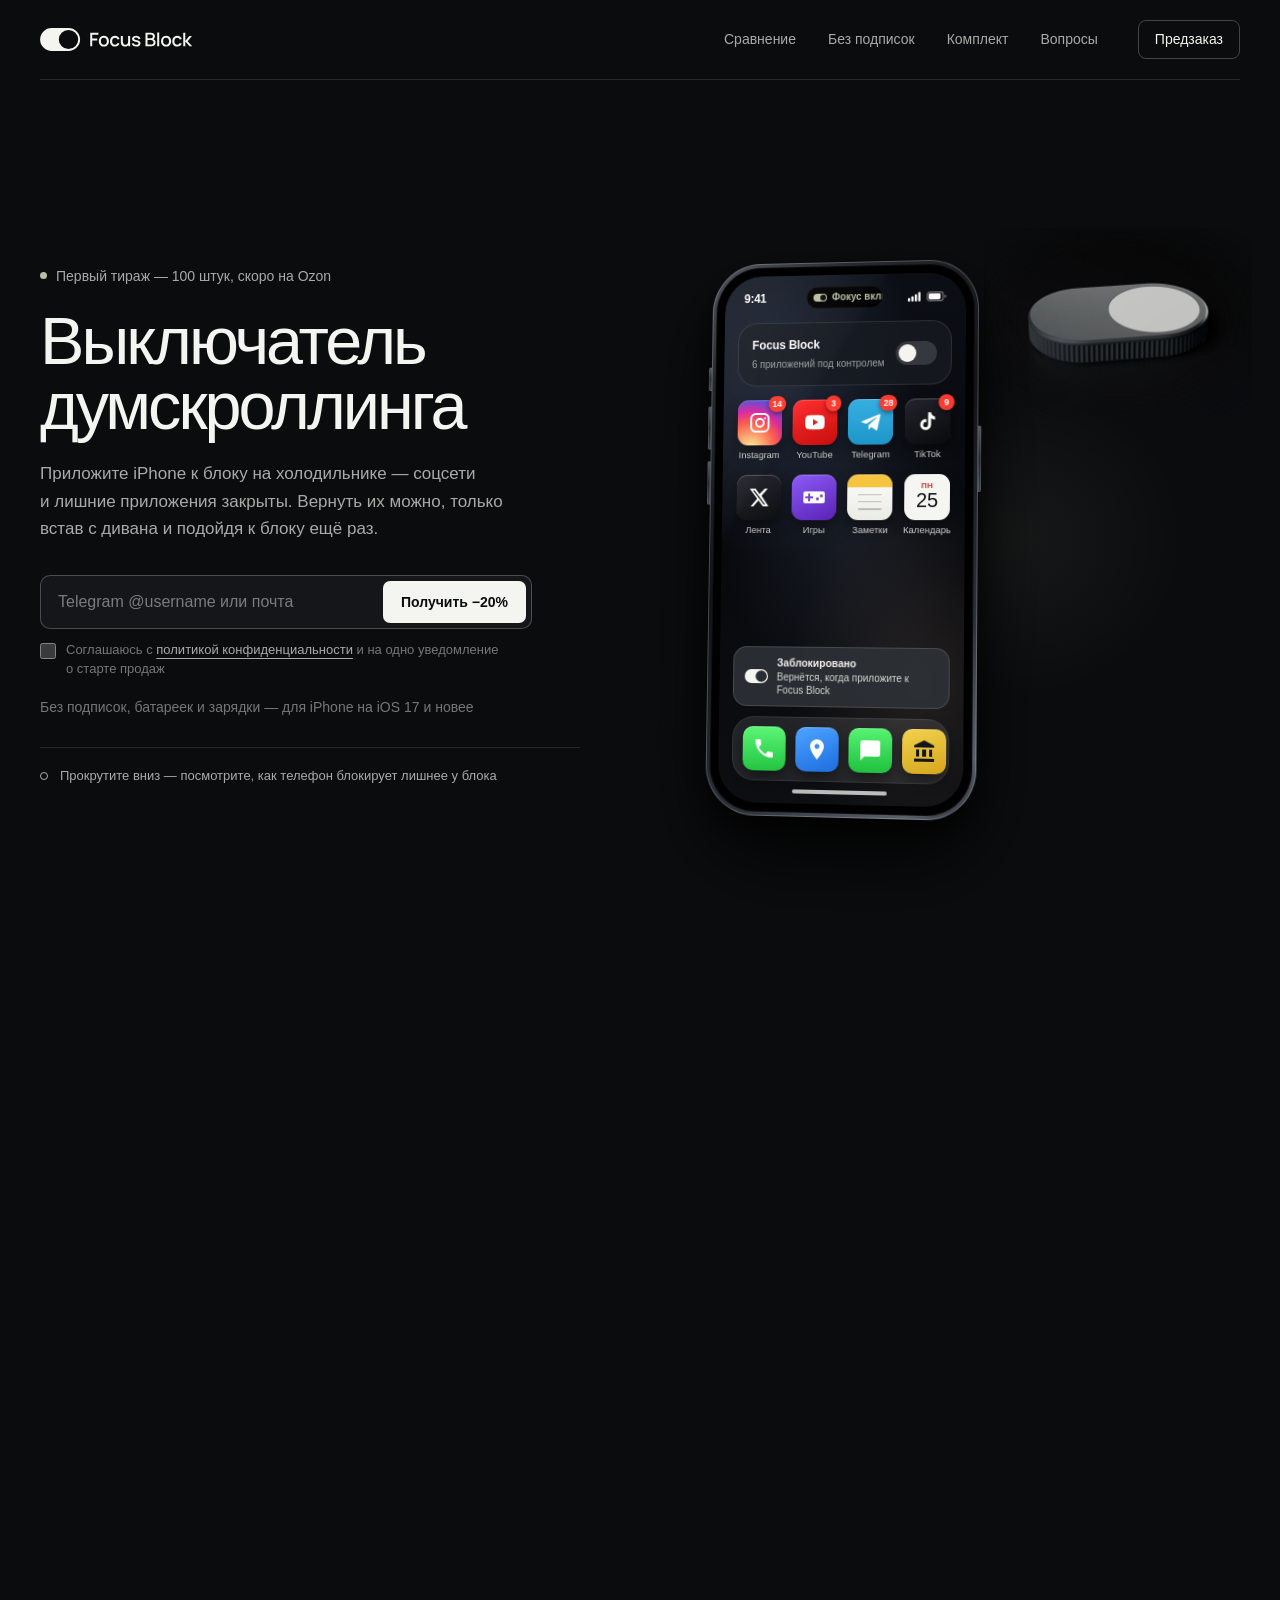
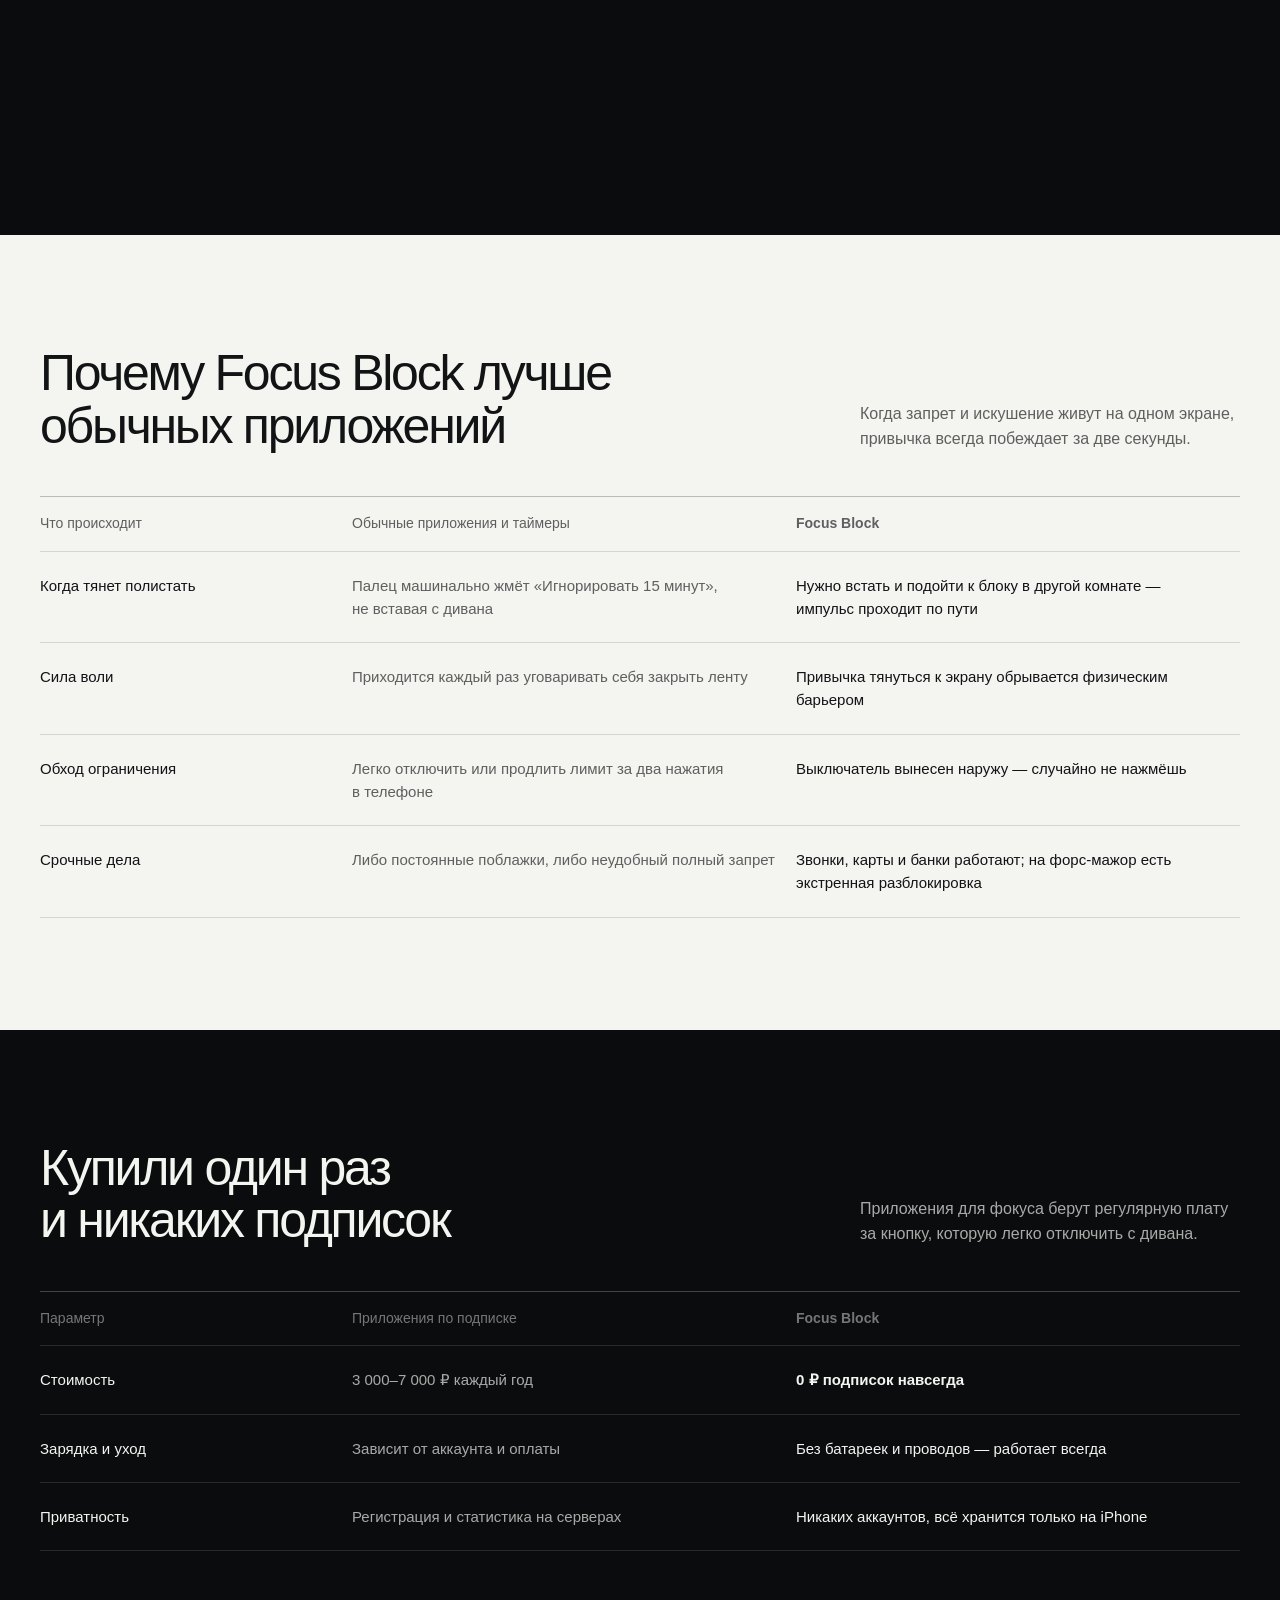
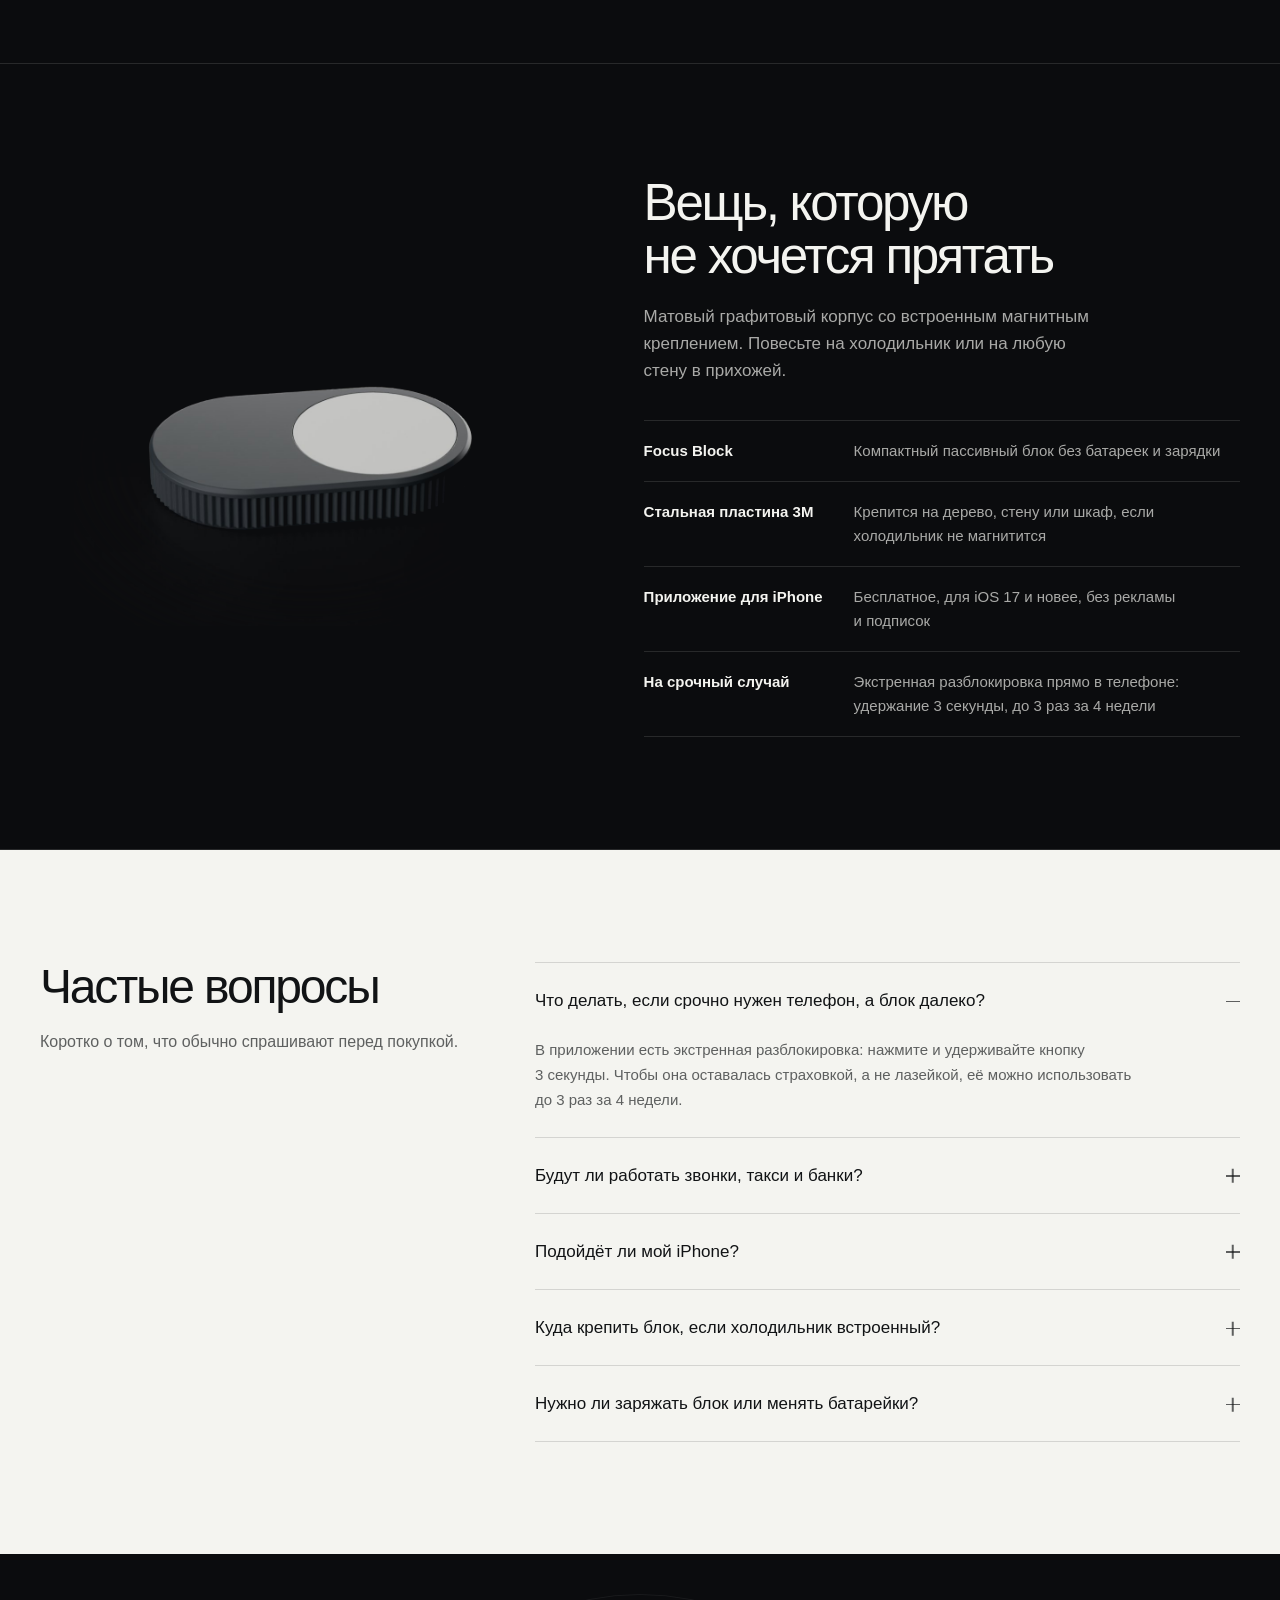
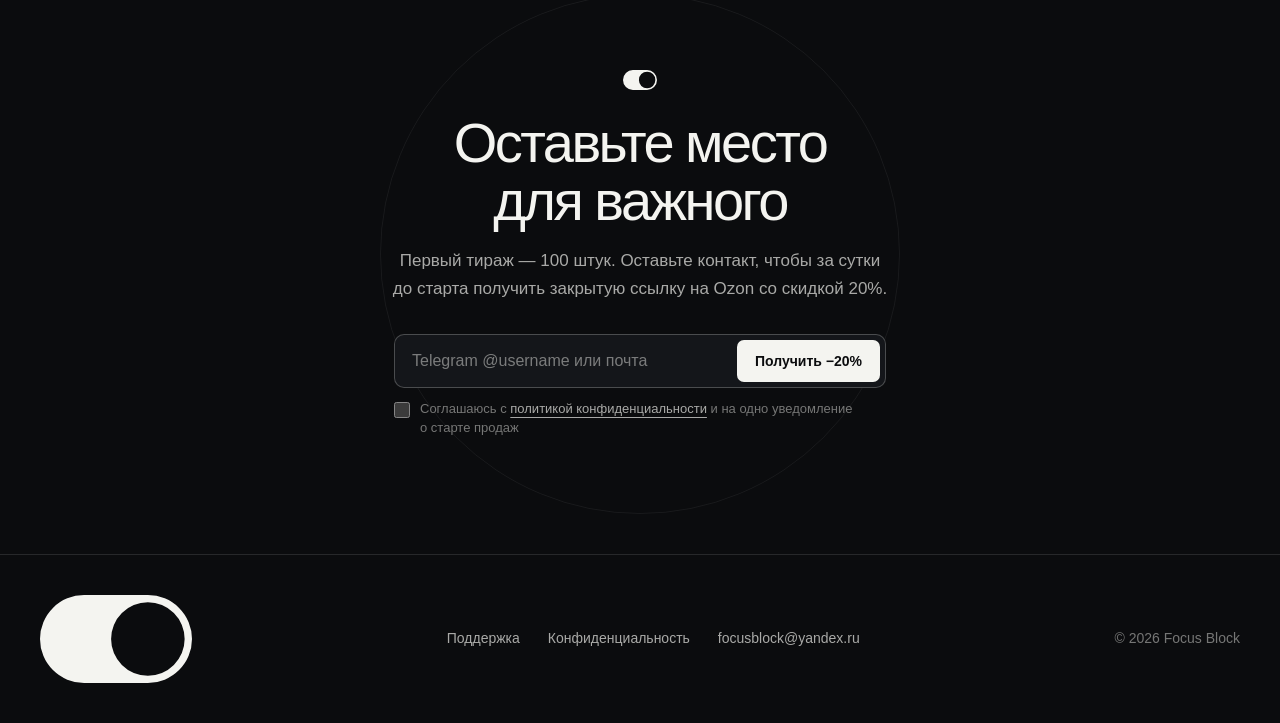
==== commit 209b392e: "Fix input height bug, unify Focus Block + photorealistic dark titanium iPhone 16 Pro on first screen" ====
--- a/index.html
+++ b/index.html
@@ -18,11 +18,11 @@
 
 <header class="site-header wrap">
   <a class="brand" href="/" aria-label="Focus Block — главная">
-    <img src="/img/logo.svg" alt="Focus Block" width="156" height="24">
+    <img src="/img/logo.svg" alt="Focus Block" width="152" height="23">
   </a>
   <nav class="header-nav" aria-label="Навигация">
-    <a href="#how">Как работает</a>
     <a href="#why">Сравнение</a>
+    <a href="#pricing">Без подписок</a>
     <a href="#box">Комплект</a>
     <a href="#faq">Вопросы</a>
   </nav>
@@ -30,148 +30,203 @@
 </header>
 
 <main>
-  <!-- Hero: Form on left, borderless Focus Block directly to the right -->
-  <section class="hero wrap" aria-labelledby="hero-title">
-    <div class="hero-copy">
-      <div class="hero-status">
-        <span class="hero-status-dot" aria-hidden="true"></span>
-        <span>Первый тираж — 100 штук, скоро на&nbsp;Ozon</span>
-      </div>
-      <h1 id="hero-title">Выключатель думскроллинга</h1>
-      <p class="hero-lead">Приложите iPhone к&nbsp;блоку на&nbsp;холодильнике — соцсети и&nbsp;лишние приложения закрыты. Вернуть их можно, только встав с&nbsp;дивана и&nbsp;подойдя к&nbsp;блоку ещё раз.</p>
-
-      <div class="preorder-block" id="order">
-        <form class="preorder-form" onsubmit="handlePreorder(event, this)">
-          <div class="preorder-row">
-            <label for="hero-contact" class="sr-only">Telegram или электронная почта</label>
-            <input id="hero-contact" type="text" name="contact" class="preorder-input" placeholder="Telegram @username или почта" required autocomplete="email" spellcheck="false">
-            <button type="submit" class="preorder-btn">Получить скидку 20%</button>
-          </div>
-          <label class="consent-row">
-            <input type="checkbox" name="consent" required>
-            <span>Соглашаюсь с&nbsp;<a href="/privacy/">политикой конфиденциальности</a> и&nbsp;на&nbsp;одно уведомление о&nbsp;старте продаж</span>
-          </label>
-          <div class="form-success" role="status" aria-live="polite">
-            Контакт записан. Мы&nbsp;пришлём закрытую ссылку на&nbsp;Ozon со&nbsp;скидкой 20% за&nbsp;сутки до&nbsp;старта.
-          </div>
-        </form>
-      </div>
-
-      <div class="hero-meta">
-        <span>Без подписок, батареек и&nbsp;зарядки — для iPhone на&nbsp;iOS 17 и&nbsp;новее</span>
-      </div>
-    </div>
-
-    <div class="hero-stage" aria-label="Focus Block — графитовый физический блок">
-      <img class="hero-product-img" src="/img/block.jpg" width="1080" height="760" fetchpriority="high" alt="Focus Block — компактный графитовый блок со светлой круглой вставкой и рифлёным боком">
-    </div>
-  </section>
-
-  <!-- Scroll-Driven Animation: Dark iPhone taps Focus Block and locks apps -->
-  <section class="scroll-story" id="how" aria-labelledby="how-title">
-    <div class="scroll-sticky">
-      <div class="wrap scroll-grid">
-        <div class="scroll-copy">
-          <h2 id="how-title">Одно касание — и&nbsp;телефон снова инструмент</h2>
-          <p class="scroll-lead" id="storyLead">Выберите в&nbsp;приложении то, что забирает внимание, и&nbsp;повесьте блок подальше от&nbsp;рабочего стола или дивана.</p>
-
-          <ul class="scroll-steps">
-            <li class="scroll-step is-active" data-step="0">
-              <strong>Подносите iPhone к&nbsp;блоку</strong>
-              <span>Рилсы, видео, ленты и&nbsp;игры готовы уйти на&nbsp;паузу одним движением.</span>
-            </li>
-            <li class="scroll-step" data-step="1">
-              <strong>Касание — и&nbsp;лишнее закрыто</strong>
-              <span>Отвлекающие приложения мгновенно блокируются. Звонки, карты и&nbsp;банки остаются открытыми.</span>
-            </li>
-            <li class="scroll-step" data-step="2">
-              <strong>Чтобы открыть, нужно встать</strong>
-              <span>Пока вы идёте к&nbsp;блоку на&nbsp;холодильнике, импульс полистать ленту проходит сам.</span>
-            </li>
-          </ul>
+  <!-- Unified Hero: Left copy + compact form, Right seamless Focus Block + photorealistic Dark Titanium iPhone -->
+  <section class="hero-track" id="heroTrack" aria-labelledby="hero-title">
+    <div class="hero-sticky">
+      <div class="wrap hero-grid">
+        <div class="hero-copy">
+          <div class="hero-status">
+            <span class="hero-status-dot" aria-hidden="true"></span>
+            <span>Первый тираж — 100 штук, скоро на&nbsp;Ozon</span>
+          </div>
+          <h1 id="hero-title">Выключатель думскроллинга</h1>
+          <p class="hero-lead">Приложите iPhone к&nbsp;блоку на&nbsp;холодильнике — соцсети и&nbsp;лишние приложения закрыты. Вернуть их можно, только встав с&nbsp;дивана и&nbsp;подойдя к&nbsp;блоку ещё раз.</p>
+
+          <div class="preorder-block" id="order">
+            <form class="preorder-form" onsubmit="handlePreorder(event, this)">
+              <div class="preorder-bar">
+                <label for="hero-contact" class="sr-only">Telegram или электронная почта</label>
+                <input id="hero-contact" type="text" name="contact" class="preorder-input" placeholder="Telegram @username или почта" required autocomplete="email" spellcheck="false" enterkeyhint="send">
+                <button type="submit" class="preorder-btn">Получить −20%</button>
+              </div>
+              <label class="consent-row">
+                <input type="checkbox" name="consent" required>
+                <span>Соглашаюсь с&nbsp;<a href="/privacy/">политикой конфиденциальности</a> и&nbsp;на&nbsp;одно уведомление о&nbsp;старте продаж</span>
+              </label>
+              <div class="form-success" role="status" aria-live="polite">
+                Контакт записан. Мы&nbsp;пришлём закрытую ссылку на&nbsp;Ozon со&nbsp;скидкой 20% за&nbsp;сутки до&nbsp;старта.
+              </div>
+            </form>
+          </div>
+
+          <div class="hero-meta">
+            <span>Без подписок, батареек и&nbsp;зарядки — для iPhone на&nbsp;iOS 17 и&nbsp;новее</span>
+          </div>
+
+          <div class="hero-scroll-cue" id="heroScrollCue">
+            <span class="scroll-indicator" aria-hidden="true"></span>
+            <span id="heroScrollText">Прокрутите вниз — посмотрите, как телефон блокирует лишнее у&nbsp;блока</span>
+          </div>
         </div>
 
-        <div class="scroll-stage" id="scrollStage" aria-label="Анимация при прокрутке: тёмный iPhone прикладывается к Focus Block и отвлекающие приложения блокируются">
-          <div class="story-block">
-            <img src="/img/block.jpg" width="1080" height="760" alt="Focus Block" class="story-block-img">
-          </div>
-
-          <div class="story-wave" id="storyWave" aria-hidden="true"></div>
-
-          <div class="story-iphone" id="storyIphone">
-            <div class="iphone-frame">
-              <div class="iphone-top">
-                <div class="iphone-island" aria-hidden="true">
-                  <span class="island-dot" aria-hidden="true"></span>
-                </div>
-                <div class="iphone-statusbar num">
-                  <span>14:20</span>
-                  <span>5G</span>
-                </div>
-                <div class="iphone-status-pill" id="iphoneStatusPill">Обычный режим</div>
-              </div>
-
-              <div>
-                <div class="iphone-apps-heading">Отвлекающее</div>
-                <div class="iphone-apps">
-                  <div class="app-cell">
-                    <span class="app-dot" aria-hidden="true"></span>
-                    <div class="app-glyph glyph-reels" aria-hidden="true">
-                      <svg viewBox="0 0 24 24"><path d="M4 6a2 2 0 0 1 2-2h12a2 2 0 0 1 2 2v12a2 2 0 0 1-2 2H6a2 2 0 0 1-2-2V6zm6 3.5v5l4.5-2.5L10 9.5z"/></svg>
-                    </div>
-                    <span class="app-name">Рилсы</span>
-                    <div class="app-hourglass" aria-hidden="true">
-                      <svg viewBox="0 0 24 24"><path d="M6 2v6h.01L6 8.01 10 12l-4 4 .01.01H6V22h12v-5.99h-.01L18 16l-4-4 4-3.99-.01-.01H18V2H6zm10 14.5V20H8v-3.5l4-4 4 4zm-4-5-4-4V4h8v3.5l-4 4z"/></svg>
+        <!-- Unified Visual Stage: Real Focus Block + Photorealistic iPhone 16 Pro -->
+        <div class="hero-visual" id="heroVisual" onclick="manualToggleLock()" aria-label="Focus Block и тёмный iPhone: при прокрутке телефон прикладывается к блоку и отвлекающие приложения блокируются">
+          <div class="hero-ambient" aria-hidden="true"></div>
+
+          <div class="hero-block">
+            <img class="hero-block-img" src="/img/block.jpg" width="1080" height="760" fetchpriority="high" alt="Focus Block — компактный графитовый блок со светлой круглой вставкой">
+          </div>
+
+          <div class="contact-wave" aria-hidden="true"></div>
+          <div class="contact-wave contact-wave-2" aria-hidden="true"></div>
+
+          <div class="iphone-rig" id="iphoneRig">
+            <div class="iphone-chassis">
+              <span class="hw-btn hw-action" aria-hidden="true"></span>
+              <span class="hw-btn hw-vol-up" aria-hidden="true"></span>
+              <span class="hw-btn hw-vol-down" aria-hidden="true"></span>
+              <span class="hw-btn hw-power" aria-hidden="true"></span>
+
+              <div class="iphone-bezel">
+                <div class="iphone-oled">
+                  <div class="iphone-glass-sheen" aria-hidden="true"></div>
+
+                  <!-- Status Bar + Expanding Dynamic Island -->
+                  <div class="ios-top">
+                    <span class="ios-time num">9:41</span>
+                    <div class="dynamic-island" aria-hidden="true">
+                      <span class="island-label">
+                        <span class="island-switch"></span>
+                        <span>Фокус включён</span>
+                      </span>
+                      <span class="island-lens"></span>
+                    </div>
+                    <div class="ios-indicators" aria-hidden="true">
+                      <svg width="14" height="10" viewBox="0 0 16 11">
+                        <rect x="0" y="7" width="2.6" height="4" rx="0.8"/>
+                        <rect x="4" y="5" width="2.6" height="6" rx="0.8"/>
+                        <rect x="8" y="2.5" width="2.6" height="8.5" rx="0.8"/>
+                        <rect x="12" y="0" width="2.6" height="11" rx="0.8"/>
+                      </svg>
+                      <svg width="20" height="10" viewBox="0 0 24 12">
+                        <rect x="0.75" y="0.75" width="19.5" height="10.5" rx="3" fill="none" stroke="rgba(255,255,255,0.45)" stroke-width="1.3"/>
+                        <rect x="2.5" y="2.5" width="14.5" height="7" rx="1.6" fill="#ffffff"/>
+                        <path d="M22 4.2v3.6a1.4 1.4 0 0 0 0-3.6z" fill="rgba(255,255,255,0.45)"/>
+                      </svg>
                     </div>
                   </div>
 
-                  <div class="app-cell">
-                    <span class="app-dot" aria-hidden="true"></span>
-                    <div class="app-glyph glyph-video" aria-hidden="true">
-                      <svg viewBox="0 0 24 24"><path d="M8 5v14l11-7z"/></svg>
-                    </div>
-                    <span class="app-name">Видео</span>
-                    <div class="app-hourglass" aria-hidden="true">
-                      <svg viewBox="0 0 24 24"><path d="M6 2v6h.01L6 8.01 10 12l-4 4 .01.01H6V22h12v-5.99h-.01L18 16l-4-4 4-3.99-.01-.01H18V2H6zm10 14.5V20H8v-3.5l4-4 4 4zm-4-5-4-4V4h8v3.5l-4 4z"/></svg>
+                  <!-- Focus Block Native Widget -->
+                  <div class="fb-widget">
+                    <div class="fb-widget-left">
+                      <span class="fb-widget-title">Focus Block</span>
+                      <span class="fb-widget-sub" id="widgetStatus">6 приложений под контролем</span>
+                    </div>
+                    <div class="fb-toggle" aria-hidden="true">
+                      <div class="fb-toggle-knob"></div>
                     </div>
                   </div>
 
-                  <div class="app-cell">
-                    <span class="app-dot" aria-hidden="true"></span>
-                    <div class="app-glyph glyph-feed" aria-hidden="true">
-                      <svg viewBox="0 0 24 24"><path d="M4 6h16v2H4V6zm0 5h16v2H4v-2zm0 5h10v2H4v-2z"/></svg>
-                    </div>
-                    <span class="app-name">Ленты</span>
-                    <div class="app-hourglass" aria-hidden="true">
-                      <svg viewBox="0 0 24 24"><path d="M6 2v6h.01L6 8.01 10 12l-4 4 .01.01H6V22h12v-5.99h-.01L18 16l-4-4 4-3.99-.01-.01H18V2H6zm10 14.5V20H8v-3.5l4-4 4 4zm-4-5-4-4V4h8v3.5l-4 4z"/></svg>
+                  <!-- Realistic 4-col iOS Home Screen Grid -->
+                  <div class="ios-grid">
+                    <!-- Row 1: Distracting Apps (Lock on touch) -->
+                    <div class="ios-app is-distracting">
+                      <div class="ios-icon ic-ig">
+                        <span class="ios-badge num">14</span>
+                        <svg viewBox="0 0 24 24"><path d="M7.8 2h8.4C19.4 2 22 4.6 22 7.8v8.4a5.8 5.8 0 0 1-5.8 5.8H7.8C4.6 22 2 19.4 2 16.2V7.8A5.8 5.8 0 0 1 7.8 2zm0 2A3.8 3.8 0 0 0 4 7.8v8.4A3.8 3.8 0 0 0 7.8 20h8.4a3.8 3.8 0 0 0 3.8-3.8V7.8A3.8 3.8 0 0 0 16.2 4H7.8zm4.2 3a5 5 0 1 1 0 10 5 5 0 0 1 0-10zm0 2a3 3 0 1 0 0 6 3 3 0 0 0 0-6zm5.3-2.6a1.1 1.1 0 1 1 0 2.2 1.1 1.1 0 0 1 0-2.2z"/></svg>
+                        <span class="ios-shield" aria-hidden="true"><svg viewBox="0 0 24 24"><path d="M6 2v6h.01L6 8.01 10 12l-4 4 .01.01H6V22h12v-5.99h-.01L18 16l-4-4 4-3.99-.01-.01H18V2H6zm10 14.5V20H8v-3.5l4-4 4 4zm-4-5-4-4V4h8v3.5l-4 4z"/></svg></span>
+                      </div>
+                      <span class="ios-label">Instagram</span>
+                    </div>
+
+                    <div class="ios-app is-distracting">
+                      <div class="ios-icon ic-yt">
+                        <span class="ios-badge num">3</span>
+                        <svg viewBox="0 0 24 24"><path d="M21.6 7.2a2.7 2.7 0 0 0-1.9-1.9C18 4.8 12 4.8 12 4.8s-6 0-7.7.5a2.7 2.7 0 0 0-1.9 1.9C2 8.9 2 12 2 12s0 3.1.4 4.8a2.7 2.7 0 0 0 1.9 1.9c1.7.5 7.7.5 7.7.5s6 0 7.7-.5a2.7 2.7 0 0 0 1.9-1.9c.4-1.7.4-4.8.4-4.8s0-3.1-.4-4.8zM10 15.2V8.8L15.4 12 10 15.2z"/></svg>
+                        <span class="ios-shield" aria-hidden="true"><svg viewBox="0 0 24 24"><path d="M6 2v6h.01L6 8.01 10 12l-4 4 .01.01H6V22h12v-5.99h-.01L18 16l-4-4 4-3.99-.01-.01H18V2H6zm10 14.5V20H8v-3.5l4-4 4 4zm-4-5-4-4V4h8v3.5l-4 4z"/></svg></span>
+                      </div>
+                      <span class="ios-label">YouTube</span>
+                    </div>
+
+                    <div class="ios-app is-distracting">
+                      <div class="ios-icon ic-tg">
+                        <span class="ios-badge num">28</span>
+                        <svg viewBox="0 0 24 24"><path d="M20.7 4.6 3.5 11.2c-1.2.5-1.2 1.1-.2 1.4l4.4 1.4 10.2-6.4c.5-.3.9-.1.5.2l-8.2 7.4-.3 4.5c.4 0 .6-.2.9-.4l2.2-2.1 4.5 3.3c.8.5 1.4.2 1.6-.8l2.9-13.8c.3-1.2-.5-1.7-1.3-1.3z"/></svg>
+                        <span class="ios-shield" aria-hidden="true"><svg viewBox="0 0 24 24"><path d="M6 2v6h.01L6 8.01 10 12l-4 4 .01.01H6V22h12v-5.99h-.01L18 16l-4-4 4-3.99-.01-.01H18V2H6zm10 14.5V20H8v-3.5l4-4 4 4zm-4-5-4-4V4h8v3.5l-4 4z"/></svg></span>
+                      </div>
+                      <span class="ios-label">Telegram</span>
+                    </div>
+
+                    <div class="ios-app is-distracting">
+                      <div class="ios-icon ic-tt">
+                        <span class="ios-badge num">9</span>
+                        <svg viewBox="0 0 24 24"><path d="M16.6 5.8A4.2 4.2 0 0 1 15.5 3h-3v12.4a2.5 2.5 0 1 1-1.8-2.4V9.9a5.5 5.5 0 1 0 4.8 5.5V9.1a7.1 7.1 0 0 0 4 1.3V7.4a4.2 4.2 0 0 1-2.9-1.6z"/></svg>
+                        <span class="ios-shield" aria-hidden="true"><svg viewBox="0 0 24 24"><path d="M6 2v6h.01L6 8.01 10 12l-4 4 .01.01H6V22h12v-5.99h-.01L18 16l-4-4 4-3.99-.01-.01H18V2H6zm10 14.5V20H8v-3.5l4-4 4 4zm-4-5-4-4V4h8v3.5l-4 4z"/></svg></span>
+                      </div>
+                      <span class="ios-label">TikTok</span>
+                    </div>
+
+                    <!-- Row 2: 2 Distracting + 2 Essential (Notes & Calendar stay open!) -->
+                    <div class="ios-app is-distracting">
+                      <div class="ios-icon ic-x">
+                        <svg viewBox="0 0 24 24"><path d="M18.2 3h2.9l-6.4 7.3L22 21h-5.8l-4.6-6-5.2 6H3.5l6.8-7.8L2.5 3h6l4.1 5.4L18.2 3zm-1 16.2h1.6L7.4 4.7H5.7l11.5 14.5z"/></svg>
+                        <span class="ios-shield" aria-hidden="true"><svg viewBox="0 0 24 24"><path d="M6 2v6h.01L6 8.01 10 12l-4 4 .01.01H6V22h12v-5.99h-.01L18 16l-4-4 4-3.99-.01-.01H18V2H6zm10 14.5V20H8v-3.5l4-4 4 4zm-4-5-4-4V4h8v3.5l-4 4z"/></svg></span>
+                      </div>
+                      <span class="ios-label">Лента</span>
+                    </div>
+
+                    <div class="ios-app is-distracting">
+                      <div class="ios-icon ic-games">
+                        <svg viewBox="0 0 24 24"><path d="M21 6H3c-1.1 0-2 .9-2 2v8c0 1.1.9 2 2 2h18c1.1 0 2-.9 2-2V8c0-1.1-.9-2-2-2zm-10 7H8v3H6v-3H3v-2h3V8h2v3h3v2zm4.5 2a1.5 1.5 0 1 1 0-3 1.5 1.5 0 0 1 0 3zm4-3a1.5 1.5 0 1 1 0-3 1.5 1.5 0 0 1 0 3z"/></svg>
+                        <span class="ios-shield" aria-hidden="true"><svg viewBox="0 0 24 24"><path d="M6 2v6h.01L6 8.01 10 12l-4 4 .01.01H6V22h12v-5.99h-.01L18 16l-4-4 4-3.99-.01-.01H18V2H6zm10 14.5V20H8v-3.5l4-4 4 4zm-4-5-4-4V4h8v3.5l-4 4z"/></svg></span>
+                      </div>
+                      <span class="ios-label">Игры</span>
+                    </div>
+
+                    <div class="ios-app">
+                      <div class="ios-icon ic-notes">
+                        <div class="ic-notes-lines" aria-hidden="true"><span></span><span></span><span></span></div>
+                      </div>
+                      <span class="ios-label">Заметки</span>
+                    </div>
+
+                    <div class="ios-app">
+                      <div class="ios-icon ic-cal num">
+                        <span class="ic-cal-day">ПН</span>
+                        <span class="ic-cal-num">25</span>
+                      </div>
+                      <span class="ios-label">Календарь</span>
                     </div>
                   </div>
 
-                  <div class="app-cell">
-                    <div class="app-glyph glyph-games" aria-hidden="true">
-                      <svg viewBox="0 0 24 24"><path d="M21 6H3c-1.1 0-2 .9-2 2v8c0 1.1.9 2 2 2h18c1.1 0 2-.9 2-2V8c0-1.1-.9-2-2-2zm-10 7H8v3H6v-3H3v-2h3V8h2v3h3v2zm4.5 2a1.5 1.5 0 1 1 0-3 1.5 1.5 0 0 1 0 3zm4-3a1.5 1.5 0 1 1 0-3 1.5 1.5 0 0 1 0 3z"/></svg>
-                    </div>
-                    <span class="app-name">Игры</span>
-                    <div class="app-hourglass" aria-hidden="true">
-                      <svg viewBox="0 0 24 24"><path d="M6 2v6h.01L6 8.01 10 12l-4 4 .01.01H6V22h12v-5.99h-.01L18 16l-4-4 4-3.99-.01-.01H18V2H6zm10 14.5V20H8v-3.5l4-4 4 4zm-4-5-4-4V4h8v3.5l-4 4z"/></svg>
-                    </div>
+                  <!-- Focus Block Real Shield Toast (appears when locked) -->
+                  <div class="ios-lock-toast" aria-hidden="true">
+                    <img src="/img/mark.svg" alt="" class="toast-mark" width="24" height="14">
+                    <div class="toast-text">
+                      <strong>Заблокировано</strong>
+                      <span>Вернётся, когда приложите к Focus Block</span>
+                    </div>
+                  </div>
+
+                  <!-- Essential iOS Dock (Always Unlocked) -->
+                  <div>
+                    <div class="ios-dock">
+                      <div class="ios-icon ic-phone" aria-hidden="true">
+                        <svg viewBox="0 0 24 24"><path d="M6.62 10.79c1.44 2.83 3.76 5.14 6.59 6.59l2.2-2.2c.27-.27.67-.36 1.02-.24 1.12.37 2.33.57 3.57.57.55 0 1 .45 1 1V20c0 .55-.45 1-1 1-9.39 0-17-7.61-17-17 0-.55.45-1 1-1h3.5c.55 0 1 .45 1 1 0 1.25.2 2.45.57 3.57.11.35.03.74-.25 1.02l-2.2 2.2z"/></svg>
+                      </div>
+                      <div class="ios-icon ic-maps" aria-hidden="true">
+                        <svg viewBox="0 0 24 24"><path d="M12 2C8.13 2 5 5.13 5 9c0 5.25 7 13 7 13s7-7.75 7-13c0-3.87-3.13-7-7-7zm0 9.5c-1.38 0-2.5-1.12-2.5-2.5s1.12-2.5 2.5-2.5 2.5 1.12 2.5 2.5-1.12 2.5-2.5 2.5z"/></svg>
+                      </div>
+                      <div class="ios-icon ic-msg" aria-hidden="true">
+                        <svg viewBox="0 0 24 24"><path d="M20 2H4c-1.1 0-1.99.9-1.99 2L2 22l4-4h14c1.1 0 2-.9 2-2V4c0-1.1-.9-2-2-2z"/></svg>
+                      </div>
+                      <div class="ios-icon ic-bank" aria-hidden="true">
+                        <svg viewBox="0 0 24 24"><path d="M4 10v7h3v-7H4zm6 0v7h4v-7h-4zM2 22h20v-3H2v3zm15-12v7h3v-7h-3zm-5-9L2 6v2h20V6l-10-5z"/></svg>
+                      </div>
+                    </div>
+                    <div class="ios-home-bar" aria-hidden="true"></div>
                   </div>
                 </div>
-              </div>
-
-              <div>
-                <div class="iphone-dock">
-                  <div class="dock-glyph dock-phone" aria-hidden="true">
-                    <svg viewBox="0 0 24 24"><path d="M6.62 10.79c1.44 2.83 3.76 5.14 6.59 6.59l2.2-2.2c.27-.27.67-.36 1.02-.24 1.12.37 2.33.57 3.57.57.55 0 1 .45 1 1V20c0 .55-.45 1-1 1-9.39 0-17-7.61-17-17 0-.55.45-1 1-1h3.5c.55 0 1 .45 1 1 0 1.25.2 2.45.57 3.57.11.35.03.74-.25 1.02l-2.2 2.2z"/></svg>
-                  </div>
-                  <div class="dock-glyph dock-maps" aria-hidden="true">
-                    <svg viewBox="0 0 24 24"><path d="M12 2C8.13 2 5 5.13 5 9c0 5.25 7 13 7 13s7-7.75 7-13c0-3.87-3.13-7-7-7zm0 9.5c-1.38 0-2.5-1.12-2.5-2.5s1.12-2.5 2.5-2.5 2.5 1.12 2.5 2.5-1.12 2.5-2.5 2.5z"/></svg>
-                  </div>
-                  <div class="dock-glyph dock-msg" aria-hidden="true">
-                    <svg viewBox="0 0 24 24"><path d="M20 2H4c-1.1 0-1.99.9-1.99 2L2 22l4-4h14c1.1 0 2-.9 2-2V4c0-1.1-.9-2-2-2z"/></svg>
-                  </div>
-                </div>
-                <div class="iphone-dock-label">Звонки, карты и&nbsp;банки остаются открытыми</div>
               </div>
             </div>
           </div>
@@ -364,10 +419,10 @@
 
       <div class="preorder-block closing-form-wrap">
         <form class="preorder-form" onsubmit="handlePreorder(event, this)">
-          <div class="preorder-row">
+          <div class="preorder-bar">
             <label for="closing-contact" class="sr-only">Telegram или электронная почта</label>
-            <input id="closing-contact" type="text" name="contact" class="preorder-input" placeholder="Telegram @username или почта" required autocomplete="email" spellcheck="false">
-            <button type="submit" class="preorder-btn">Получить скидку 20%</button>
+            <input id="closing-contact" type="text" name="contact" class="preorder-input" placeholder="Telegram @username или почта" required autocomplete="email" spellcheck="false" enterkeyhint="send">
+            <button type="submit" class="preorder-btn">Получить −20%</button>
           </div>
           <label class="consent-row">
             <input type="checkbox" name="consent" required>
@@ -404,92 +459,126 @@
 </footer>
 
 <script>
-  // Subtle scroll rotation on Hero Focus Block
+  // Unified Hero Scroll-Driven Animation: Dark Titanium iPhone taps Focus Block
   (() => {
-    const img = document.querySelector(".hero-product-img");
-    const stage = document.querySelector(".hero-stage");
-    if (!img || !stage || window.matchMedia("(prefers-reduced-motion: reduce)").matches) return;
-
-    let frame = 0;
-    const update = () => {
-      frame = 0;
-      const r = stage.getBoundingClientRect();
-      const progress = Math.max(0, Math.min(1, (window.innerHeight - r.top) / (window.innerHeight + r.height)));
-      img.style.setProperty("--scroll-rotation", `${(progress - 0.5) * 14}deg`);
+    const track = document.getElementById("heroTrack");
+    const visual = document.getElementById("heroVisual");
+    const rig = document.getElementById("iphoneRig");
+    const widgetStatus = document.getElementById("widgetStatus");
+    const scrollText = document.getElementById("heroScrollText");
+    if (!track || !visual || !rig) return;
+
+    const reduced = window.matchMedia("(prefers-reduced-motion: reduce)").matches;
+    let locked = false;
+    let manualOverride = null;
+    let raf = 0;
+
+    const easeInOut = (t) => (t < 0.5 ? 2 * t * t : 1 - Math.pow(-2 * t + 2, 2) / 2);
+
+    const setLockedState = (next, triggerPulse) => {
+      if (next === locked) return;
+      locked = next;
+      track.classList.toggle("is-locked", locked);
+      if (widgetStatus) {
+        widgetStatus.textContent = locked ? "Фокус активен — 6 приложений закрыто" : "6 приложений под контролем";
+      }
+      if (scrollText) {
+        scrollText.textContent = locked
+          ? "Фокус включён — соцсети и лишние приложения закрыты до следующего касания"
+          : "Прокрутите вниз — посмотрите, как телефон блокирует лишнее у блока";
+      }
+      if (locked && triggerPulse) {
+        visual.classList.remove("pulse-active");
+        void visual.offsetWidth;
+        visual.classList.add("pulse-active");
+      }
     };
-    const schedule = () => {
-      if (!frame) frame = window.requestAnimationFrame(update);
-    };
-    window.addEventListener("scroll", schedule, { passive: true });
-    window.addEventListener("resize", schedule, { passive: true });
-    update();
-  })();
-
-  // Scroll-Driven Dark iPhone -> Focus Block Touch Choreography
-  (() => {
-    const track = document.querySelector(".scroll-story");
-    const stage = document.getElementById("scrollStage");
-    const phone = document.getElementById("storyIphone");
-    const pill = document.getElementById("iphoneStatusPill");
-    const steps = Array.from(document.querySelectorAll(".scroll-step"));
-    if (!track || !stage || !phone) return;
-
-    const reduced = window.matchMedia("(prefers-reduced-motion: reduce)").matches;
+
     if (reduced) {
-      stage.classList.add("is-locked");
-      if (pill) pill.textContent = "Фокус включён";
+      setLockedState(true, false);
       return;
     }
 
-    const easeInOut = (t) => (t < 0.5 ? 2 * t * t : 1 - Math.pow(-2 * t + 2, 2) / 2);
-    let wasLocked = false;
-    let raf = 0;
-
     const render = () => {
       raf = 0;
-      const rect = track.getBoundingClientRect();
-      const total = Math.max(1, track.offsetHeight - window.innerHeight);
-      const p = Math.max(0, Math.min(1, -rect.top / total));
-
-      const isMobile = window.innerWidth <= 680;
-      const maxX = isMobile ? 64 : 112;
-      const maxY = isMobile ? -42 : -62;
-      const maxRot = isMobile ? 11 : 13;
+      const isDesktop = window.innerWidth > 1020;
+
+      let p = 0;
+      if (isDesktop) {
+        const rect = track.getBoundingClientRect();
+        const scrollable = Math.max(1, track.offsetHeight - window.innerHeight);
+        p = Math.max(0, Math.min(1, -rect.top / scrollable));
+      } else {
+        const vRect = visual.getBoundingClientRect();
+        const start = window.innerHeight * 0.78;
+        const end = window.innerHeight * 0.12;
+        p = Math.max(0, Math.min(1, (start - vRect.top) / Math.max(1, start - end)));
+      }
+
+      if (manualOverride !== null && p < 0.08) {
+        return;
+      }
+      if (p >= 0.08) {
+        manualOverride = null;
+      }
+
+      const maxX = isDesktop ? 104 : 62;
+      const maxY = isDesktop ? -52 : -34;
+      const maxRot = isDesktop ? 11 : 10;
 
       let k = 0;
-      if (p < 0.48) {
-        // Approach the Focus Block
-        k = easeInOut(p / 0.48);
+      if (p < 0.44) {
+        k = easeInOut(p / 0.44);
       } else if (p < 0.64) {
-        // Hold contact at the block
         k = 1;
       } else {
-        // Smooth pullback to show locked screen
         k = 1 - easeInOut((p - 0.64) / 0.36);
       }
 
-      phone.style.setProperty("--phone-x", `${(maxX * k).toFixed(1)}px`);
-      phone.style.setProperty("--phone-y", `${(maxY * k).toFixed(1)}px`);
-      phone.style.setProperty("--phone-rot", `${(maxRot * k).toFixed(2)}deg`);
-
-      const locked = p >= 0.48;
-      if (locked !== wasLocked) {
-        wasLocked = locked;
-        stage.classList.toggle("is-locked", locked);
-        if (pill) pill.textContent = locked ? "Фокус включён" : "Обычный режим";
-        if (locked) {
-          stage.classList.remove("pulse-active");
-          void stage.offsetWidth;
-          stage.classList.add("pulse-active");
-        }
-      }
-
-      const activeIdx = p < 0.42 ? 0 : (p < 0.72 ? 1 : 2);
-      steps.forEach((el, idx) => el.classList.toggle("is-active", idx === activeIdx));
+      const ry = -7 * (1 - k);
+      const rx = 3 * (1 - k);
+
+      rig.style.setProperty("--px", `${(maxX * k).toFixed(1)}px`);
+      rig.style.setProperty("--py", `${(maxY * k).toFixed(1)}px`);
+      rig.style.setProperty("--pr", `${(maxRot * k).toFixed(2)}deg`);
+      rig.style.setProperty("--pry", `${ry.toFixed(2)}deg`);
+      rig.style.setProperty("--prx", `${rx.toFixed(2)}deg`);
+
+      setLockedState(p >= 0.44, true);
     };
 
     const schedule = () => {
       if (!raf) raf = window.requestAnimationFrame(render);
+    };
+
+    window.manualToggleLock = () => {
+      const targetLocked = !locked;
+      manualOverride = targetLocked;
+      const isDesktop = window.innerWidth > 1020;
+      const maxX = isDesktop ? 104 : 62;
+      const maxY = isDesktop ? -52 : -34;
+
+      rig.style.transition = "transform 0.55s cubic-bezier(0.22, 1, 0.36, 1)";
+      rig.style.setProperty("--px", `${maxX}px`);
+      rig.style.setProperty("--py", `${maxY}px`);
+      rig.style.setProperty("--pr", "11deg");
+      rig.style.setProperty("--pry", "0deg");
+      rig.style.setProperty("--prx", "0deg");
+
+      setTimeout(() => {
+        setLockedState(targetLocked, true);
+      }, 420);
+
+      setTimeout(() => {
+        rig.style.setProperty("--px", "0px");
+        rig.style.setProperty("--py", "0px");
+        rig.style.setProperty("--pr", "0deg");
+        rig.style.setProperty("--pry", "-7deg");
+        rig.style.setProperty("--prx", "3deg");
+        setTimeout(() => {
+          rig.style.transition = "";
+        }, 560);
+      }, 920);
     };
 
     window.addEventListener("scroll", schedule, { passive: true });
@@ -525,10 +614,10 @@
       localStorage.setItem("focusblock_waitlist", JSON.stringify(list));
     } catch (_) {}
 
-    const row = form.querySelector(".preorder-row");
+    const bar = form.querySelector(".preorder-bar");
     const consent = form.querySelector(".consent-row");
     const success = form.querySelector(".form-success");
-    if (row) row.style.display = "none";
+    if (bar) bar.style.display = "none";
     if (consent) consent.style.display = "none";
     if (success) success.style.display = "block";
   }
--- a/style.css
+++ b/style.css
@@ -9,8 +9,8 @@
   --light: #f4f4f0;
   --light-muted: rgba(244, 244, 240, 0.68);
   --light-hint: rgba(244, 244, 240, 0.46);
-  --light-line: rgba(244, 244, 240, 0.13);
-  --light-line-strong: rgba(244, 244, 240, 0.28);
+  --light-line: rgba(244, 244, 240, 0.12);
+  --light-line-strong: rgba(244, 244, 240, 0.24);
   --sage: #b9c1a3;
   --ease-out: cubic-bezier(0.22, 1, 0.36, 1);
 }
@@ -93,8 +93,8 @@
    ========================================================= */
 .site-header {
   position: relative;
-  z-index: 20;
-  min-height: 84px;
+  z-index: 30;
+  min-height: 80px;
   display: flex;
   align-items: center;
   justify-content: space-between;
@@ -109,7 +109,7 @@
 
 .brand img {
   display: block;
-  width: 156px;
+  width: 152px;
   height: auto;
 }
 
@@ -140,10 +140,10 @@
 .header-cta {
   display: inline-flex;
   align-items: center;
-  min-height: 40px;
-  padding: 8px 18px;
+  min-height: 38px;
+  padding: 7px 16px;
   border: 1px solid var(--light-line-strong);
-  border-radius: 4px;
+  border-radius: 8px;
   color: var(--light);
   font-size: 14px;
   font-weight: 500;
@@ -158,28 +158,41 @@
 }
 
 /* =========================================================
-   Hero — Form on left, borderless Focus Block on right
+   Unified Hero with Scroll-Driven iPhone + Focus Block Stage
    ========================================================= */
-.hero {
-  min-height: min(820px, calc(100svh - 84px));
+.hero-track {
+  position: relative;
+  height: 195svh;
+  background: var(--obsidian);
+}
+
+.hero-sticky {
+  position: sticky;
+  top: 0;
+  min-height: 100svh;
+  display: flex;
+  align-items: center;
+  padding-block: 36px 48px;
+}
+
+.hero-grid {
   display: grid;
-  grid-template-columns: 1.15fr 0.85fr;
-  align-items: center;
-  gap: 48px;
-  padding-block: 56px 88px;
+  grid-template-columns: 1.02fr 0.98fr;
+  align-items: center;
+  gap: 56px;
 }
 
 .hero-copy {
-  max-width: 600px;
-  position: relative;
-  z-index: 2;
+  max-width: 540px;
+  position: relative;
+  z-index: 4;
 }
 
 .hero-status {
   display: inline-flex;
   align-items: center;
-  gap: 10px;
-  margin-bottom: 24px;
+  gap: 9px;
+  margin-bottom: 22px;
   font-size: 14px;
   color: var(--light-muted);
 }
@@ -192,54 +205,58 @@
 }
 
 h1 {
-  font-size: clamp(46px, 5.6vw, 80px);
-  line-height: 0.96;
-  margin-bottom: 24px;
+  font-size: clamp(44px, 5.2vw, 76px);
+  line-height: 0.97;
+  margin-bottom: 22px;
   color: var(--light);
 }
 
 .hero-lead {
-  max-width: 500px;
-  margin-bottom: 36px;
+  max-width: 480px;
+  margin-bottom: 32px;
   color: var(--light-muted);
-  font-size: 18px;
-  line-height: 1.6;
-}
-
-/* Pre-order form: wide enough so "Telegram @username или почта" never clips */
+  font-size: 17px;
+  line-height: 1.62;
+}
+
+/* Sleek unified Web3-style single-bar pre-order input (strict 50px height!) */
 .preorder-block {
-  max-width: 580px;
-  scroll-margin-top: 28px;
+  max-width: 492px;
+  scroll-margin-top: 32px;
 }
 
 .preorder-form {
   display: flex;
   flex-direction: column;
-  gap: 14px;
-}
-
-.preorder-row {
-  display: flex;
-  gap: 10px;
+  gap: 12px;
+}
+
+.preorder-bar {
+  display: flex;
+  align-items: center;
+  gap: 6px;
+  padding: 5px;
+  background: #14161a;
+  border: 1px solid var(--light-line-strong);
+  border-radius: 10px;
+  transition: border-color 0.2s ease, background-color 0.2s ease;
+}
+
+.preorder-bar:focus-within {
+  border-color: rgba(244, 244, 240, 0.55);
+  background: #171a1f;
 }
 
 .preorder-input {
-  flex: 1 1 280px;
+  flex: 1 1 0%;
   min-width: 0;
-  min-height: 52px;
-  padding: 0 16px;
-  background: var(--slate);
-  border: 1px solid var(--light-line-strong);
-  border-radius: 4px;
+  height: 42px;
+  padding: 0 12px;
+  background: transparent;
+  border: 0;
   color: var(--light);
   font-size: 16px;
   outline: none;
-  transition: border-color 0.2s ease, background-color 0.2s ease;
-}
-
-.preorder-input:focus {
-  border-color: var(--light);
-  background: #181b1f;
 }
 
 .preorder-input::placeholder {
@@ -248,13 +265,13 @@
 
 .preorder-btn {
   flex: 0 0 auto;
-  min-height: 52px;
-  padding: 0 22px;
+  height: 42px;
+  padding: 0 18px;
   background: var(--light);
   color: var(--obsidian);
-  border: 1px solid var(--light);
-  border-radius: 4px;
-  font-size: 15px;
+  border: 0;
+  border-radius: 7px;
+  font-size: 14px;
   font-weight: 600;
   cursor: pointer;
   white-space: nowrap;
@@ -281,8 +298,8 @@
 }
 
 .consent-row input[type="checkbox"] {
-  width: 17px;
-  height: 17px;
+  width: 16px;
+  height: 16px;
   margin: 2px 0 0;
   flex-shrink: 0;
   accent-color: var(--sage);
@@ -295,7 +312,7 @@
 
 .form-success {
   display: none;
-  padding: 16px 0;
+  padding: 14px 0;
   border-top: 1px solid var(--sage);
   border-bottom: 1px solid var(--light-line);
   color: var(--light);
@@ -304,380 +321,691 @@
 }
 
 .hero-meta {
-  margin-top: 20px;
+  margin-top: 18px;
   font-size: 14px;
   color: var(--light-hint);
 }
 
-/* Seamless borderless Focus Block right next to the form */
-.hero-stage {
-  position: relative;
+.hero-scroll-cue {
+  margin-top: 28px;
+  padding-top: 18px;
+  border-top: 1px solid var(--light-line);
+  display: flex;
+  align-items: center;
+  gap: 12px;
+  font-size: 13px;
+  color: var(--light-muted);
+}
+
+.scroll-indicator {
+  width: 8px;
+  height: 8px;
+  border-radius: 50%;
+  border: 1.5px solid var(--light-muted);
+  flex-shrink: 0;
+  transition: background-color 0.3s ease, border-color 0.3s ease;
+}
+
+.hero-track.is-locked .scroll-indicator {
+  background: var(--sage);
+  border-color: var(--sage);
+}
+
+/* =========================================================
+   Right Column: Real Focus Block + Photorealistic Dark iPhone 16 Pro
+   ========================================================= */
+.hero-visual {
+  position: relative;
+  width: 100%;
+  max-width: 560px;
+  height: 600px;
+  margin-inline: auto;
   display: flex;
   align-items: center;
   justify-content: center;
-  background: transparent;
-}
-
-.hero-product-img {
-  display: block;
-  width: 108%;
-  max-width: 580px;
-  height: auto;
-  background: transparent;
-  mix-blend-mode: lighten;
-  mask-image: radial-gradient(ellipse 68% 68% at 50% 50%, #000 58%, transparent 100%);
-  -webkit-mask-image: radial-gradient(ellipse 68% 68% at 50% 50%, #000 58%, transparent 100%);
-  transform: rotate(var(--scroll-rotation, 0deg));
-  transform-origin: center;
-  will-change: transform;
-}
-
-/* =========================================================
-   Scroll-Driven Choreography: Dark iPhone taps Focus Block
-   ========================================================= */
-.scroll-story {
-  position: relative;
-  height: 230svh;
-  background: var(--obsidian);
-  border-top: 1px solid var(--light-line);
-  border-bottom: 1px solid var(--light-line);
-  scroll-margin-top: 24px;
-}
-
-.scroll-sticky {
-  position: sticky;
-  top: 0;
-  min-height: 100svh;
-  display: flex;
-  align-items: center;
-  padding-block: 56px;
-}
-
-.scroll-grid {
-  display: grid;
-  grid-template-columns: 0.92fr 1.08fr;
-  gap: 64px;
-  align-items: center;
-}
-
-.scroll-copy h2 {
-  font-size: clamp(36px, 4.4vw, 56px);
-  line-height: 1.02;
-  margin-bottom: 20px;
-}
-
-.scroll-lead {
-  font-size: 17px;
-  color: var(--light-muted);
-  max-width: 440px;
-  margin-bottom: 36px;
-  line-height: 1.6;
-}
-
-.scroll-steps {
-  list-style: none;
-  padding: 0;
-  margin: 0;
-  border-top: 1px solid var(--light-line);
-}
-
-.scroll-step {
-  padding: 20px 0;
-  border-bottom: 1px solid var(--light-line);
-  opacity: 0.42;
-  transition: opacity 0.35s ease;
-}
-
-.scroll-step.is-active {
+  perspective: 1400px;
+  cursor: pointer;
+  user-select: none;
+  -webkit-tap-highlight-color: transparent;
+}
+
+/* Subtle architectural ambient light behind hardware (Web3 hardware craft) */
+.hero-ambient {
+  position: absolute;
+  top: 24%;
+  right: 8%;
+  width: 340px;
+  height: 340px;
+  border-radius: 50%;
+  background: radial-gradient(circle, rgba(185, 193, 163, 0.1) 0%, rgba(255, 255, 255, 0.03) 42%, transparent 72%);
+  pointer-events: none;
+  transition: opacity 0.45s ease, transform 0.6s var(--ease-out);
+  opacity: 0.65;
+}
+
+.hero-track.is-locked .hero-ambient {
   opacity: 1;
-}
-
-.scroll-step strong {
-  display: block;
-  font-size: 16px;
-  font-weight: 600;
-  color: var(--light);
-  margin-bottom: 4px;
-}
-
-.scroll-step.is-active strong {
-  color: var(--sage);
-}
-
-.scroll-step span {
-  display: block;
-  font-size: 15px;
-  color: var(--light-muted);
-  line-height: 1.55;
-}
-
-/* Seamless Dark Stage for Scroll Animation */
-.scroll-stage {
-  position: relative;
-  width: 100%;
-  max-width: 520px;
-  height: 500px;
-  margin-inline: auto;
-}
-
-/* Real Focus Block anchored upper-right, no background box */
-.story-block {
+  transform: scale(1.12);
+}
+
+/* Real Focus Block photo seamlessly integrated with zero box/background */
+.hero-block {
   position: absolute;
-  top: 14px;
-  right: 12px;
-  width: 210px;
+  top: 4px;
+  right: -12px;
+  width: 268px;
   z-index: 3;
   pointer-events: none;
-}
-
-.story-block-img {
+  transform: scale(var(--block-scale, 1));
+  transition: transform 0.35s var(--ease-out);
+}
+
+.hero-block-img {
   display: block;
   width: 100%;
   height: auto;
   mix-blend-mode: lighten;
-  mask-image: radial-gradient(ellipse 66% 66% at 50% 50%, #000 56%, transparent 100%);
-  -webkit-mask-image: radial-gradient(ellipse 66% 66% at 50% 50%, #000 56%, transparent 100%);
-}
-
-/* Concentric wave at contact point */
-.story-wave {
+  mask-image: radial-gradient(ellipse 65% 65% at 50% 50%, #000 55%, transparent 100%);
+  -webkit-mask-image: radial-gradient(ellipse 65% 65% at 50% 50%, #000 55%, transparent 100%);
+}
+
+/* Concentric NFC contact wave centered on the Focus Block's white inlay */
+.contact-wave {
   position: absolute;
-  top: 86px;
+  top: 90px;
   right: 112px;
-  width: 16px;
-  height: 16px;
+  width: 18px;
+  height: 18px;
   border-radius: 50%;
   border: 1.5px solid var(--sage);
   opacity: 0;
   pointer-events: none;
-  z-index: 8;
-}
-
-.scroll-stage.pulse-active .story-wave {
-  animation: haptic-wave 0.9s var(--ease-out) forwards;
-}
-
-@keyframes haptic-wave {
+  z-index: 10;
+}
+
+.contact-wave-2 {
+  border-color: rgba(244, 244, 240, 0.5);
+}
+
+.hero-visual.pulse-active .contact-wave {
+  animation: nfc-ring 0.95s var(--ease-out) forwards;
+}
+
+.hero-visual.pulse-active .contact-wave-2 {
+  animation: nfc-ring 1.15s 0.14s var(--ease-out) forwards;
+}
+
+@keyframes nfc-ring {
   0% { transform: scale(1); opacity: 0.9; }
-  100% { transform: scale(10); opacity: 0; }
-}
-
-/* Dark Titanium iPhone — glides toward block on scroll */
-.story-iphone {
+  100% { transform: scale(11); opacity: 0; }
+}
+
+/* =========================================================
+   Photorealistic iPhone 16 Pro (Black Titanium) Hardware Chassis
+   ========================================================= */
+.iphone-rig {
   position: absolute;
-  bottom: 12px;
-  left: 36px;
-  width: 248px;
-  height: 446px;
+  bottom: 8px;
+  left: 24px;
+  width: 274px;
+  height: 558px;
   z-index: 6;
-  transform-origin: bottom center;
-  transform: translate3d(var(--phone-x, 0px), var(--phone-y, 0px), 0) rotate(var(--phone-rot, 0deg));
+  transform-origin: center 65%;
+  transform:
+    translate3d(var(--px, 0px), var(--py, 0px), 0)
+    rotate(var(--pr, 0deg))
+    rotateY(var(--pry, -7deg))
+    rotateX(var(--prx, 3deg));
+  transform-style: preserve-3d;
   will-change: transform;
 }
 
-.iphone-frame {
+/* Machined Titanium Outer Chassis */
+.iphone-chassis {
+  position: relative;
   width: 100%;
   height: 100%;
-  border-radius: 44px;
-  background: linear-gradient(160deg, #16181c 0%, #0a0b0d 55%, #111317 100%);
-  border: 4px solid #2b2f36;
-  box-shadow: 0 32px 64px rgba(0, 0, 0, 0.78), inset 0 0 0 1px rgba(255, 255, 255, 0.08);
-  padding: 14px 15px 14px;
+  border-radius: 50px;
+  padding: 4px;
+  background: linear-gradient(
+    140deg,
+    #525760 0%,
+    #25282e 16%,
+    #111317 44%,
+    #2c3038 74%,
+    #5a606a 92%,
+    #292d34 100%
+  );
+  box-shadow:
+    0 40px 80px rgba(0, 0, 0, 0.85),
+    0 12px 24px rgba(0, 0, 0, 0.6),
+    inset 0 0 0 1px rgba(255, 255, 255, 0.22);
+}
+
+/* Physical machined side buttons */
+.hw-btn {
+  position: absolute;
+  background: linear-gradient(180deg, #4b5059 0%, #24272d 50%, #3d414a 100%);
+  box-shadow: inset 0 0 0 0.5px rgba(255, 255, 255, 0.22);
+  pointer-events: none;
+}
+
+.hw-action {
+  left: -3px;
+  top: 106px;
+  width: 3px;
+  height: 24px;
+  border-radius: 2px 0 0 2px;
+}
+
+.hw-vol-up {
+  left: -3px;
+  top: 146px;
+  width: 3px;
+  height: 44px;
+  border-radius: 2px 0 0 2px;
+}
+
+.hw-vol-down {
+  left: -3px;
+  top: 202px;
+  width: 3px;
+  height: 44px;
+  border-radius: 2px 0 0 2px;
+}
+
+.hw-power {
+  right: -3px;
+  top: 168px;
+  width: 3px;
+  height: 66px;
+  border-radius: 0 2px 2px 0;
+}
+
+/* Uniform Black Bezel */
+.iphone-bezel {
+  position: relative;
+  width: 100%;
+  height: 100%;
+  border-radius: 46px;
+  background: #000000;
+  padding: 9px;
+  box-shadow: inset 0 0 0 1px rgba(255, 255, 255, 0.06);
+}
+
+/* OLED Display with authentic dark iOS 18 depth wallpaper */
+.iphone-oled {
+  position: relative;
+  width: 100%;
+  height: 100%;
+  border-radius: 38px;
+  overflow: hidden;
+  background:
+    radial-gradient(ellipse 90% 55% at 22% 18%, rgba(62, 74, 108, 0.42) 0%, transparent 65%),
+    radial-gradient(ellipse 80% 55% at 82% 76%, rgba(112, 92, 78, 0.24) 0%, transparent 65%),
+    radial-gradient(ellipse 70% 45% at 50% 48%, rgba(30, 35, 46, 0.7) 0%, transparent 72%),
+    linear-gradient(180deg, #0b0e14 0%, #07090d 55%, #0c0e12 100%);
+  padding: 12px 14px 10px;
   display: flex;
   flex-direction: column;
   justify-content: space-between;
 }
 
-.iphone-top {
-  display: flex;
-  flex-direction: column;
-  gap: 10px;
-}
-
-.iphone-island {
-  width: 72px;
-  height: 18px;
-  border-radius: 10px;
+/* Subtle ceramic shield specular reflection */
+.iphone-glass-sheen {
+  position: absolute;
+  inset: 0;
+  border-radius: 38px;
+  background: linear-gradient(
+    122deg,
+    rgba(255, 255, 255, 0.075) 0%,
+    rgba(255, 255, 255, 0.02) 28%,
+    transparent 30%
+  );
+  pointer-events: none;
+  z-index: 12;
+}
+
+/* iOS Status Bar + Dynamic Island */
+.ios-top {
+  position: relative;
+  z-index: 6;
+  display: flex;
+  align-items: center;
+  justify-content: space-between;
+  height: 24px;
+  padding-inline: 6px;
+}
+
+.ios-time {
+  font-size: 12px;
+  font-weight: 600;
+  color: #ffffff;
+  letter-spacing: -0.02em;
+}
+
+/* Authentic Dynamic Island — expands smoothly when Focus activates! */
+.dynamic-island {
+  position: absolute;
+  top: 0;
+  left: 50%;
+  transform: translateX(-50%);
+  width: 78px;
+  height: 22px;
+  border-radius: 14px;
   background: #000000;
-  margin-inline: auto;
-  display: flex;
-  align-items: center;
-  justify-content: flex-end;
-  padding-right: 6px;
-}
-
-.island-dot {
+  box-shadow: inset 0 0 0 0.5px rgba(255, 255, 255, 0.08);
+  display: flex;
+  align-items: center;
+  justify-content: space-between;
+  padding: 0 7px;
+  overflow: hidden;
+  transition: width 0.45s var(--ease-out), height 0.45s var(--ease-out), padding 0.45s var(--ease-out);
+  z-index: 10;
+}
+
+.island-label {
+  display: inline-flex;
+  align-items: center;
+  gap: 5px;
+  font-size: 10px;
+  font-weight: 600;
+  color: var(--sage);
+  white-space: nowrap;
+  opacity: 0;
+  transform: translateX(-4px);
+  transition: opacity 0.25s ease, transform 0.35s var(--ease-out);
+}
+
+.island-switch {
+  width: 14px;
+  height: 8px;
+  border-radius: 99px;
+  background: var(--sage);
+  position: relative;
+  flex-shrink: 0;
+}
+
+.island-switch::after {
+  content: "";
+  position: absolute;
+  top: 1px;
+  right: 1px;
   width: 6px;
   height: 6px;
   border-radius: 50%;
-  background: transparent;
-  transition: background-color 0.3s ease;
-}
-
-.iphone-statusbar {
-  display: flex;
+  background: #0b0c0e;
+}
+
+/* Optical front camera lens inside Dynamic Island */
+.island-lens {
+  width: 9px;
+  height: 9px;
+  border-radius: 50%;
+  background: radial-gradient(circle at 38% 38%, #2a3e6b 0%, #0d1324 55%, #04060b 100%);
+  box-shadow: inset 0 0 0 1px rgba(255, 255, 255, 0.08);
+  flex-shrink: 0;
+}
+
+.hero-track.is-locked .dynamic-island {
+  width: 148px;
+  padding: 0 9px;
+}
+
+.hero-track.is-locked .island-label {
+  opacity: 1;
+  transform: translateX(0);
+}
+
+/* iOS Status Icons (Signal + Wi-Fi + Battery) */
+.ios-indicators {
+  display: flex;
+  align-items: center;
+  gap: 5px;
+}
+
+.ios-indicators svg {
+  display: block;
+  fill: #ffffff;
+}
+
+/* Focus Block Real iOS Widget (2x4 dark translucent card) */
+.fb-widget {
+  position: relative;
+  z-index: 5;
+  margin-top: 12px;
+  padding: 13px 14px;
+  border-radius: 20px;
+  background: rgba(24, 27, 34, 0.78);
+  border: 1px solid rgba(255, 255, 255, 0.1);
+  display: flex;
+  align-items: center;
   justify-content: space-between;
-  font-size: 11px;
-  font-weight: 500;
-  color: var(--light-muted);
-  padding-inline: 6px;
-}
-
-.iphone-status-pill {
-  padding: 8px 10px;
-  border-radius: 9px;
-  background: rgba(255, 255, 255, 0.05);
-  border: 1px solid var(--light-line);
+  gap: 10px;
+  transition: background-color 0.35s ease, border-color 0.35s ease;
+}
+
+.hero-track.is-locked .fb-widget {
+  background: rgba(31, 36, 34, 0.88);
+  border-color: rgba(185, 193, 163, 0.35);
+}
+
+.fb-widget-left {
+  display: flex;
+  flex-direction: column;
+  gap: 2px;
+}
+
+.fb-widget-title {
   font-size: 12px;
-  font-weight: 500;
-  text-align: center;
-  color: var(--light-muted);
-  transition: background-color 0.3s ease, border-color 0.3s ease, color 0.3s ease;
-}
-
-.iphone-apps-heading {
-  font-size: 11px;
-  color: var(--light-hint);
-  margin-bottom: 8px;
-  padding-left: 2px;
-}
-
-.iphone-apps {
+  font-weight: 600;
+  color: #ffffff;
+  letter-spacing: -0.01em;
+}
+
+.fb-widget-sub {
+  font-size: 10px;
+  color: rgba(244, 244, 240, 0.62);
+  transition: color 0.3s ease;
+}
+
+.hero-track.is-locked .fb-widget-sub {
+  color: var(--sage);
+}
+
+/* Brand toggle pill inside widget — mirrors real Focus Block logo & shield! */
+.fb-toggle {
+  width: 42px;
+  height: 24px;
+  border-radius: 99px;
+  background: rgba(255, 255, 255, 0.14);
+  padding: 3px;
+  flex-shrink: 0;
+  transition: background-color 0.35s var(--ease-out);
+}
+
+.fb-toggle-knob {
+  width: 18px;
+  height: 18px;
+  border-radius: 50%;
+  background: var(--paper);
+  transform: translateX(0);
+  transition: transform 0.38s var(--ease-out), background-color 0.35s ease;
+}
+
+.hero-track.is-locked .fb-toggle {
+  background: var(--paper);
+}
+
+.hero-track.is-locked .fb-toggle-knob {
+  transform: translateX(18px);
+  background: #2e3338;
+}
+
+/* Realistic 4-Column iOS SpringBoard App Grid */
+.ios-grid {
+  position: relative;
+  z-index: 5;
   display: grid;
-  grid-template-columns: repeat(2, 1fr);
-  gap: 10px;
-}
-
-.app-cell {
-  position: relative;
-  padding: 13px 8px;
-  border-radius: 15px;
-  background: rgba(255, 255, 255, 0.05);
+  grid-template-columns: repeat(4, 1fr);
+  gap: 14px 10px;
+  margin-top: 14px;
+}
+
+.ios-app {
   display: flex;
   flex-direction: column;
   align-items: center;
-  gap: 7px;
-  transition: background-color 0.35s ease;
-}
-
-.app-glyph {
-  width: 38px;
-  height: 38px;
-  border-radius: 10px;
+  gap: 5px;
+  position: relative;
+}
+
+.ios-icon {
+  position: relative;
+  width: 46px;
+  height: 46px;
+  border-radius: 11px;
   display: flex;
   align-items: center;
   justify-content: center;
-  transition: filter 0.35s ease, opacity 0.35s ease;
-}
-
-.app-glyph svg {
-  width: 19px;
-  height: 19px;
+  box-shadow: 0 6px 14px rgba(0, 0, 0, 0.45), inset 0 1px 0 rgba(255, 255, 255, 0.22);
+  transition: filter 0.4s ease, opacity 0.4s ease, transform 0.4s var(--ease-out);
+}
+
+.ios-icon svg {
+  width: 24px;
+  height: 24px;
   fill: #ffffff;
 }
 
-.glyph-reels { background: #b84267; }
-.glyph-video { background: #c23b32; }
-.glyph-feed  { background: #377fb2; }
-.glyph-games { background: #6b52a3; }
-
-.app-dot {
+/* Authentic iOS app palettes */
+.ic-ig {
+  background: radial-gradient(circle at 30% 107%, #fdf497 0%, #fd5949 45%, #d6249f 65%, #285aeb 92%);
+}
+
+.ic-yt {
+  background: linear-gradient(160deg, #ff2e2e 0%, #c80e0e 100%);
+}
+
+.ic-tg {
+  background: linear-gradient(180deg, #37aee2 0%, #1e96c8 100%);
+}
+
+.ic-tt {
+  background: linear-gradient(155deg, #21242b 0%, #090a0d 100%);
+}
+
+.ic-x {
+  background: linear-gradient(155deg, #262930 0%, #0d0e11 100%);
+}
+
+.ic-games {
+  background: linear-gradient(155deg, #8b5cf6 0%, #5b21b6 100%);
+}
+
+.ic-notes {
+  background: linear-gradient(180deg, #f5c542 0%, #f5c542 28%, #f7f7f4 28%, #ebebe6 100%);
+}
+
+.ic-notes-lines {
+  width: 24px;
+  height: 16px;
+  margin-top: 10px;
+  display: flex;
+  flex-direction: column;
+  justify-content: space-between;
+}
+
+.ic-notes-lines span {
+  display: block;
+  height: 1.5px;
+  background: rgba(17, 19, 21, 0.24);
+  border-radius: 1px;
+}
+
+.ic-cal {
+  background: #f5f5f2;
+  flex-direction: column;
+  gap: 0;
+  color: #111315;
+}
+
+.ic-cal-day {
+  font-size: 8px;
+  font-weight: 700;
+  color: #d93829;
+  line-height: 1;
+  letter-spacing: 0.04em;
+}
+
+.ic-cal-num {
+  font-size: 20px;
+  font-weight: 400;
+  line-height: 1.05;
+  color: #111315;
+}
+
+/* Red iOS notification badges */
+.ios-badge {
   position: absolute;
-  top: 9px;
-  right: 11px;
-  width: 7px;
-  height: 7px;
-  border-radius: 50%;
-  background: #e05a4f;
-  transition: opacity 0.25s ease, transform 0.25s ease;
-}
-
-.app-name {
-  font-size: 11px;
-  color: var(--light);
-  transition: color 0.3s ease;
-}
-
-.app-hourglass {
+  top: -4px;
+  right: -4px;
+  min-width: 16px;
+  height: 16px;
+  padding: 0 4px;
+  border-radius: 99px;
+  background: #ff3b30;
+  color: #ffffff;
+  font-size: 9px;
+  font-weight: 700;
+  display: flex;
+  align-items: center;
+  justify-content: center;
+  box-shadow: 0 2px 5px rgba(0, 0, 0, 0.45);
+  transition: transform 0.28s var(--ease-out), opacity 0.25s ease;
+  z-index: 3;
+}
+
+/* Authentic iOS Screen Time dim overlay + hourglass on locked apps */
+.ios-shield {
   position: absolute;
   inset: 0;
-  border-radius: 15px;
-  background: rgba(11, 12, 14, 0.68);
+  border-radius: 11px;
+  background: rgba(10, 11, 14, 0.72);
   display: flex;
   align-items: center;
   justify-content: center;
   opacity: 0;
-  transform: scale(0.9);
-  transition: opacity 0.3s ease, transform 0.3s var(--ease-out);
-}
-
-.app-hourglass svg {
-  width: 20px;
-  height: 20px;
-  fill: var(--light);
-}
-
-.iphone-dock {
-  background: rgba(255, 255, 255, 0.06);
-  border-radius: 18px;
-  padding: 9px 10px;
-  display: flex;
-  justify-content: space-around;
-}
-
-.dock-glyph {
-  width: 32px;
-  height: 32px;
-  border-radius: 8px;
-  display: flex;
-  align-items: center;
-  justify-content: center;
-}
-
-.dock-glyph svg {
-  width: 15px;
-  height: 15px;
-  fill: #ffffff;
-}
-
-.dock-phone { background: #3d9960; }
-.dock-maps  { background: #3d75b8; }
-.dock-msg   { background: #4a63b8; }
-
-.iphone-dock-label {
-  font-size: 10px;
-  color: var(--light-hint);
+  transform: scale(0.85);
+  transition: opacity 0.32s ease, transform 0.35s var(--ease-out);
+  z-index: 2;
+}
+
+.ios-shield svg {
+  width: 18px;
+  height: 18px;
+  fill: rgba(244, 244, 240, 0.92);
+}
+
+.ios-label {
+  font-size: 9.5px;
+  font-weight: 400;
+  color: rgba(255, 255, 255, 0.88);
   text-align: center;
-  margin-top: 6px;
-}
-
-/* Locked state when phone touches block during scroll */
-.scroll-stage.is-locked .island-dot {
-  background: var(--sage);
-}
-
-.scroll-stage.is-locked .iphone-status-pill {
-  background: rgba(185, 193, 163, 0.14);
-  border-color: rgba(185, 193, 163, 0.45);
-  color: var(--sage);
-}
-
-.scroll-stage.is-locked .app-glyph {
-  filter: grayscale(100%) brightness(0.55);
-}
-
-.scroll-stage.is-locked .app-dot {
+  line-height: 1.1;
+  white-space: nowrap;
+  transition: opacity 0.3s ease;
+}
+
+/* Staggered lock cascade on distracting apps */
+.hero-track.is-locked .is-distracting .ios-icon {
+  filter: grayscale(100%) brightness(0.5);
+  transform: scale(0.95);
+}
+
+.hero-track.is-locked .is-distracting .ios-shield {
+  opacity: 1;
+  transform: scale(1);
+}
+
+.hero-track.is-locked .is-distracting .ios-badge {
   opacity: 0;
   transform: scale(0);
 }
 
-.scroll-stage.is-locked .app-name {
-  color: var(--light-hint);
-}
-
-.scroll-stage.is-locked .app-hourglass {
+.hero-track.is-locked .is-distracting .ios-label {
+  opacity: 0.42;
+}
+
+/* Focus Block Shield Toast Pill inside iOS screen when locked */
+.ios-lock-toast {
+  position: relative;
+  z-index: 5;
+  margin-top: auto;
+  margin-bottom: 10px;
+  padding: 9px 11px;
+  border-radius: 14px;
+  background: rgba(46, 51, 56, 0.88);
+  border: 1px solid rgba(244, 244, 240, 0.14);
+  display: flex;
+  align-items: center;
+  gap: 9px;
+  opacity: 0;
+  transform: translateY(8px) scale(0.97);
+  transition: opacity 0.35s ease, transform 0.4s var(--ease-out);
+}
+
+.hero-track.is-locked .ios-lock-toast {
   opacity: 1;
-  transform: scale(1);
+  transform: translateY(0) scale(1);
+}
+
+.toast-mark {
+  width: 24px;
+  height: 14px;
+  flex-shrink: 0;
+}
+
+.toast-text {
+  font-size: 10px;
+  line-height: 1.3;
+  color: rgba(244, 244, 240, 0.86);
+}
+
+.toast-text strong {
+  display: block;
+  font-size: 10.5px;
+  color: var(--paper);
+}
+
+/* Authentic Translucent iOS Dock (Always unlocked essential apps) */
+.ios-dock {
+  position: relative;
+  z-index: 5;
+  padding: 9px 10px;
+  border-radius: 22px;
+  background: rgba(255, 255, 255, 0.1);
+  border: 1px solid rgba(255, 255, 255, 0.08);
+  display: grid;
+  grid-template-columns: repeat(4, 1fr);
+  gap: 10px;
+  justify-items: center;
+}
+
+.ios-dock .ios-icon {
+  width: 44px;
+  height: 44px;
+  border-radius: 10.5px;
+}
+
+.ic-phone {
+  background: linear-gradient(180deg, #5bf675 0%, #24c443 100%);
+}
+
+.ic-maps {
+  background: linear-gradient(160deg, #4ea4ff 0%, #1d6de0 100%);
+}
+
+.ic-msg {
+  background: linear-gradient(180deg, #56f372 0%, #1fc13f 100%);
+}
+
+.ic-bank {
+  background: linear-gradient(160deg, #f3d24f 0%, #d4a61c 100%);
+}
+
+.ic-bank svg {
+  fill: #141619;
+}
+
+.ios-home-bar {
+  width: 96px;
+  height: 4px;
+  border-radius: 99px;
+  background: rgba(255, 255, 255, 0.72);
+  margin: 8px auto 0;
+  position: relative;
+  z-index: 6;
 }
 
 /* =========================================================
@@ -768,7 +1096,6 @@
   width: 37%;
 }
 
-/* Table theme: Warm Paper */
 .chapter-paper .compare-table {
   border-top: 1px solid rgba(17, 19, 21, 0.25);
 }
@@ -800,7 +1127,6 @@
   font-weight: 600;
 }
 
-/* Table theme: Obsidian */
 .chapter-dark .compare-table {
   border-top: 1px solid var(--light-line-strong);
 }
@@ -854,8 +1180,8 @@
   max-width: 480px;
   height: auto;
   mix-blend-mode: lighten;
-  mask-image: radial-gradient(ellipse 68% 68% at 50% 50%, #000 58%, transparent 100%);
-  -webkit-mask-image: radial-gradient(ellipse 68% 68% at 50% 50%, #000 58%, transparent 100%);
+  mask-image: radial-gradient(ellipse 66% 66% at 50% 50%, #000 56%, transparent 100%);
+  -webkit-mask-image: radial-gradient(ellipse 66% 66% at 50% 50%, #000 56%, transparent 100%);
 }
 
 .box-copy h2 {
@@ -897,7 +1223,7 @@
 }
 
 /* =========================================================
-   FAQ (Warm Paper, hairline accordion)
+   FAQ (Warm Paper)
    ========================================================= */
 .faq-layout {
   display: grid;
@@ -988,7 +1314,7 @@
    ========================================================= */
 .closing-section {
   position: relative;
-  padding-block: 120px;
+  padding-block: 116px;
   text-align: center;
   overflow: hidden;
   border-bottom: 1px solid var(--light-line);
@@ -1009,7 +1335,7 @@
 .closing-inner {
   position: relative;
   z-index: 2;
-  max-width: 580px;
+  max-width: 540px;
   margin-inline: auto;
 }
 
@@ -1021,15 +1347,15 @@
 }
 
 .closing-inner h2 {
-  font-size: clamp(38px, 4.8vw, 60px);
-  line-height: 1.02;
+  font-size: clamp(36px, 4.6vw, 56px);
+  line-height: 1.03;
   margin-bottom: 18px;
 }
 
 .closing-inner > p {
   color: var(--light-muted);
   font-size: 17px;
-  margin-bottom: 36px;
+  margin-bottom: 32px;
 }
 
 .closing-form-wrap {
@@ -1109,7 +1435,7 @@
   padding: 8px 16px;
   background: var(--light);
   color: var(--obsidian);
-  border-radius: 4px;
+  border-radius: 7px;
   font-size: 14px;
   font-weight: 600;
   text-decoration: none;
@@ -1118,45 +1444,26 @@
 /* =========================================================
    Responsive
    ========================================================= */
-@media (max-width: 1060px) {
-  .preorder-row {
-    flex-direction: column;
-  }
-  .preorder-btn {
-    width: 100%;
-  }
-}
-
-@media (max-width: 980px) {
+@media (max-width: 1020px) {
   .wrap {
     width: calc(100% - 48px);
   }
-  .hero,
-  .scroll-grid,
+  .hero-track {
+    height: auto;
+  }
+  .hero-sticky {
+    position: relative;
+    min-height: unset;
+    padding-block: 44px 72px;
+  }
+  .hero-grid,
   .box-grid,
   .faq-layout {
     grid-template-columns: 1fr;
-    gap: 44px;
-  }
-  .hero {
-    min-height: unset;
-    padding-block: 44px 64px;
-  }
-  .hero-product-img {
-    width: 100%;
-    max-width: 440px;
-  }
-  .scroll-story {
-    height: 210svh;
-  }
-  .scroll-sticky {
-    padding-block: 32px;
-  }
-  .scroll-steps {
+    gap: 48px;
+  }
+  .hero-scroll-cue {
     display: none;
-  }
-  .scroll-lead {
-    margin-bottom: 12px;
   }
   .chapter-paper,
   .chapter-dark {
@@ -1175,17 +1482,37 @@
   .header-nav {
     display: none;
   }
-  .scroll-stage {
-    height: 430px;
-  }
-  .story-block {
-    width: 164px;
-    right: 0;
-  }
-  .story-iphone {
-    left: 12px;
-    width: 216px;
-    height: 394px;
+  .hero-visual {
+    height: 510px;
+    max-width: 390px;
+  }
+  .hero-block {
+    width: 186px;
+    right: -12px;
+    top: 0;
+  }
+  .contact-wave {
+    top: 66px;
+    right: 76px;
+  }
+  .iphone-rig {
+    left: 6px;
+    bottom: 0;
+    width: 244px;
+    height: 496px;
+  }
+  .ios-icon {
+    width: 40px;
+    height: 40px;
+    border-radius: 10px;
+  }
+  .ios-icon svg {
+    width: 20px;
+    height: 20px;
+  }
+  .ios-dock .ios-icon {
+    width: 38px;
+    height: 38px;
   }
   .box-specs li {
     grid-template-columns: 1fr;
@@ -1230,14 +1557,29 @@
   }
 }
 
+@media (max-width: 520px) {
+  .preorder-bar {
+    flex-direction: column;
+    align-items: stretch;
+    padding: 6px;
+    gap: 6px;
+  }
+  .preorder-input,
+  .preorder-btn {
+    flex: none;
+    width: 100%;
+    height: 44px;
+  }
+}
+
 @media (prefers-reduced-motion: reduce) {
-  .scroll-story {
+  .hero-track {
     height: auto;
   }
-  .scroll-sticky {
+  .hero-sticky {
     position: relative;
     min-height: unset;
-    padding-block: 80px;
+    padding-block: 56px 72px;
   }
   *,
   *::before,
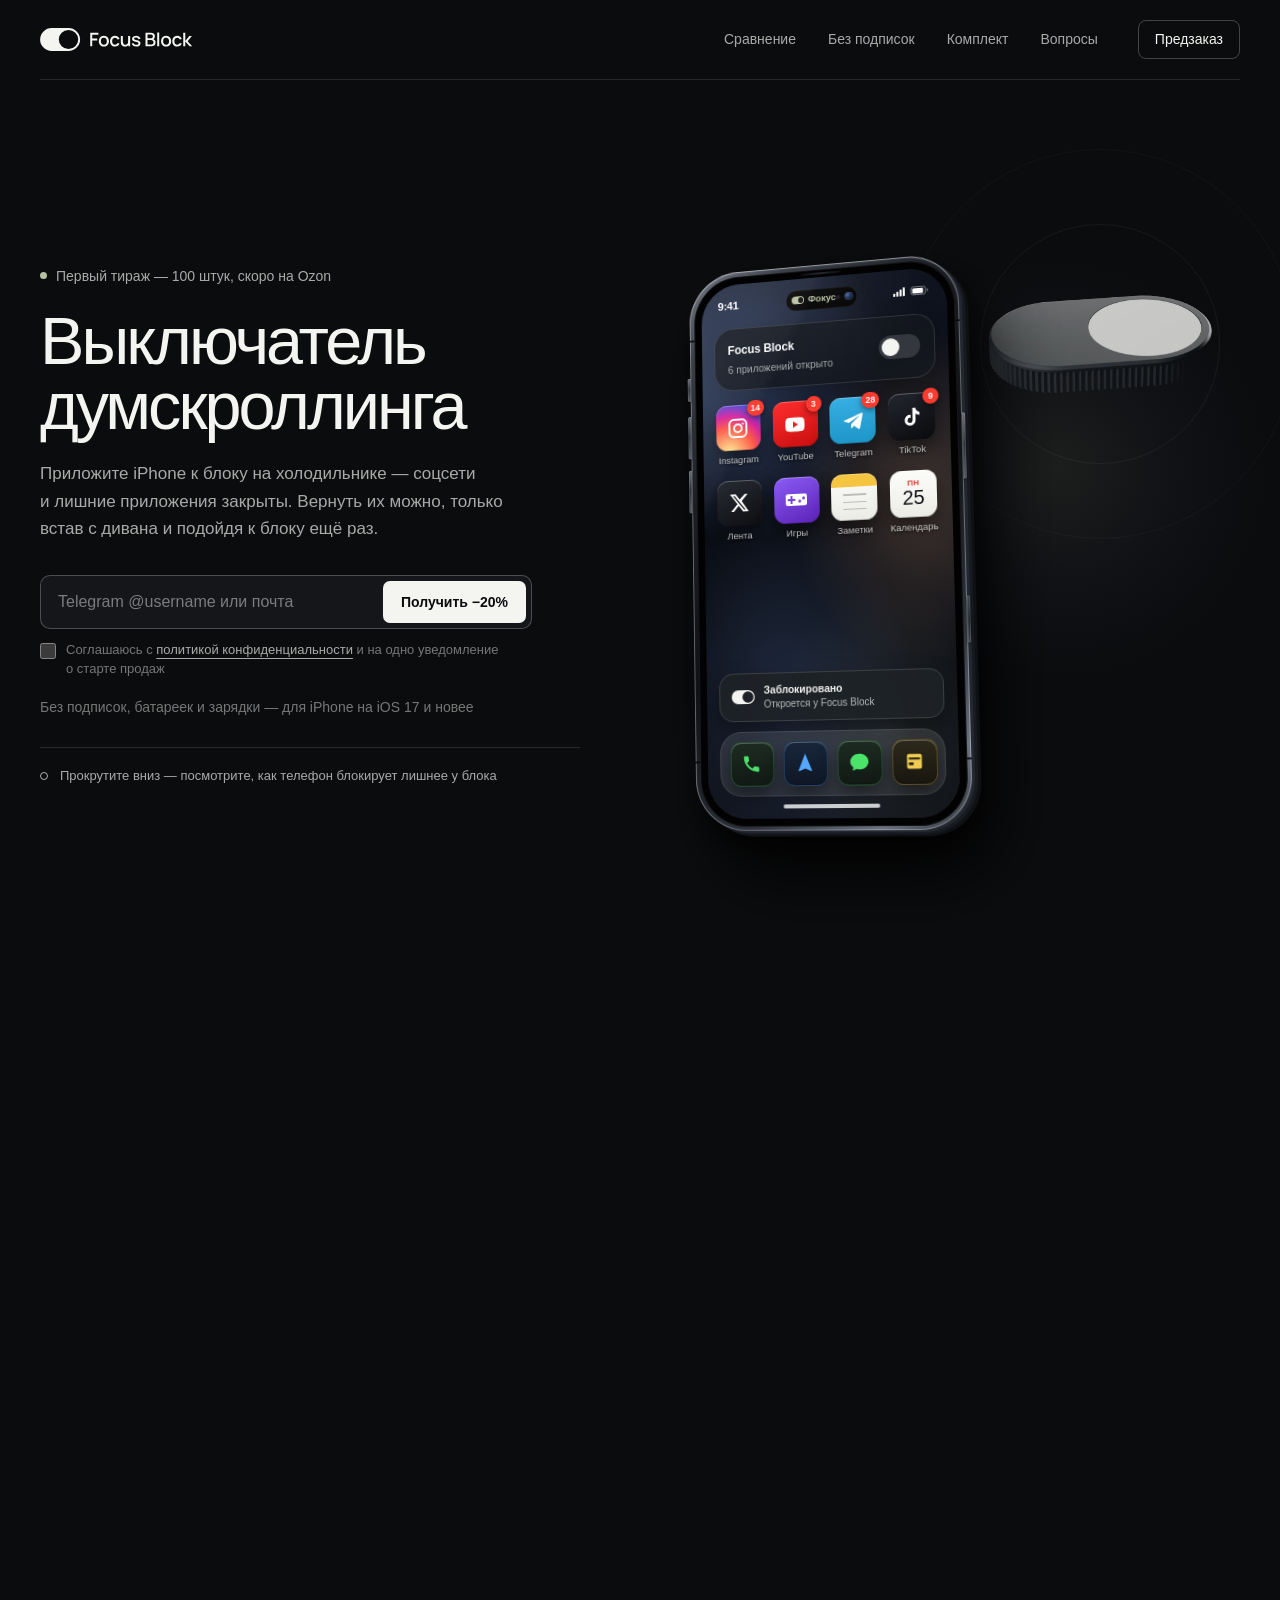
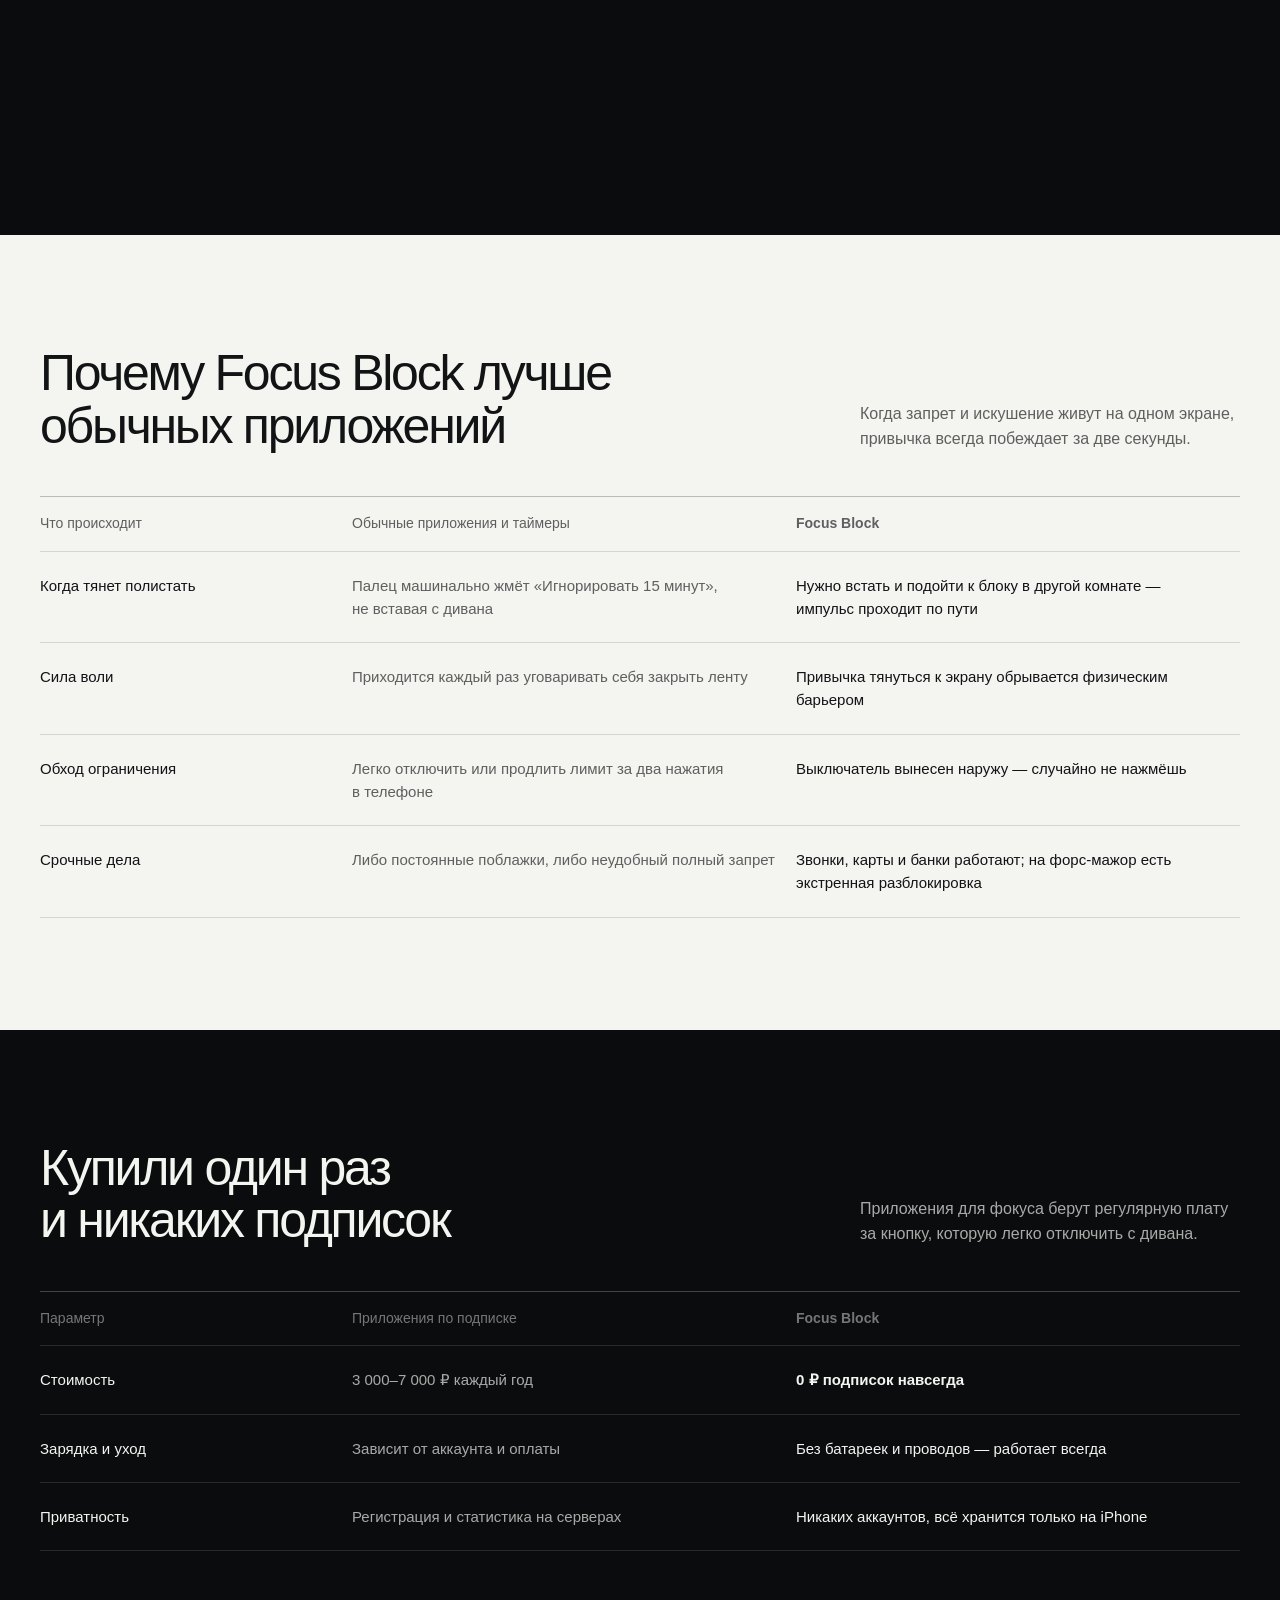
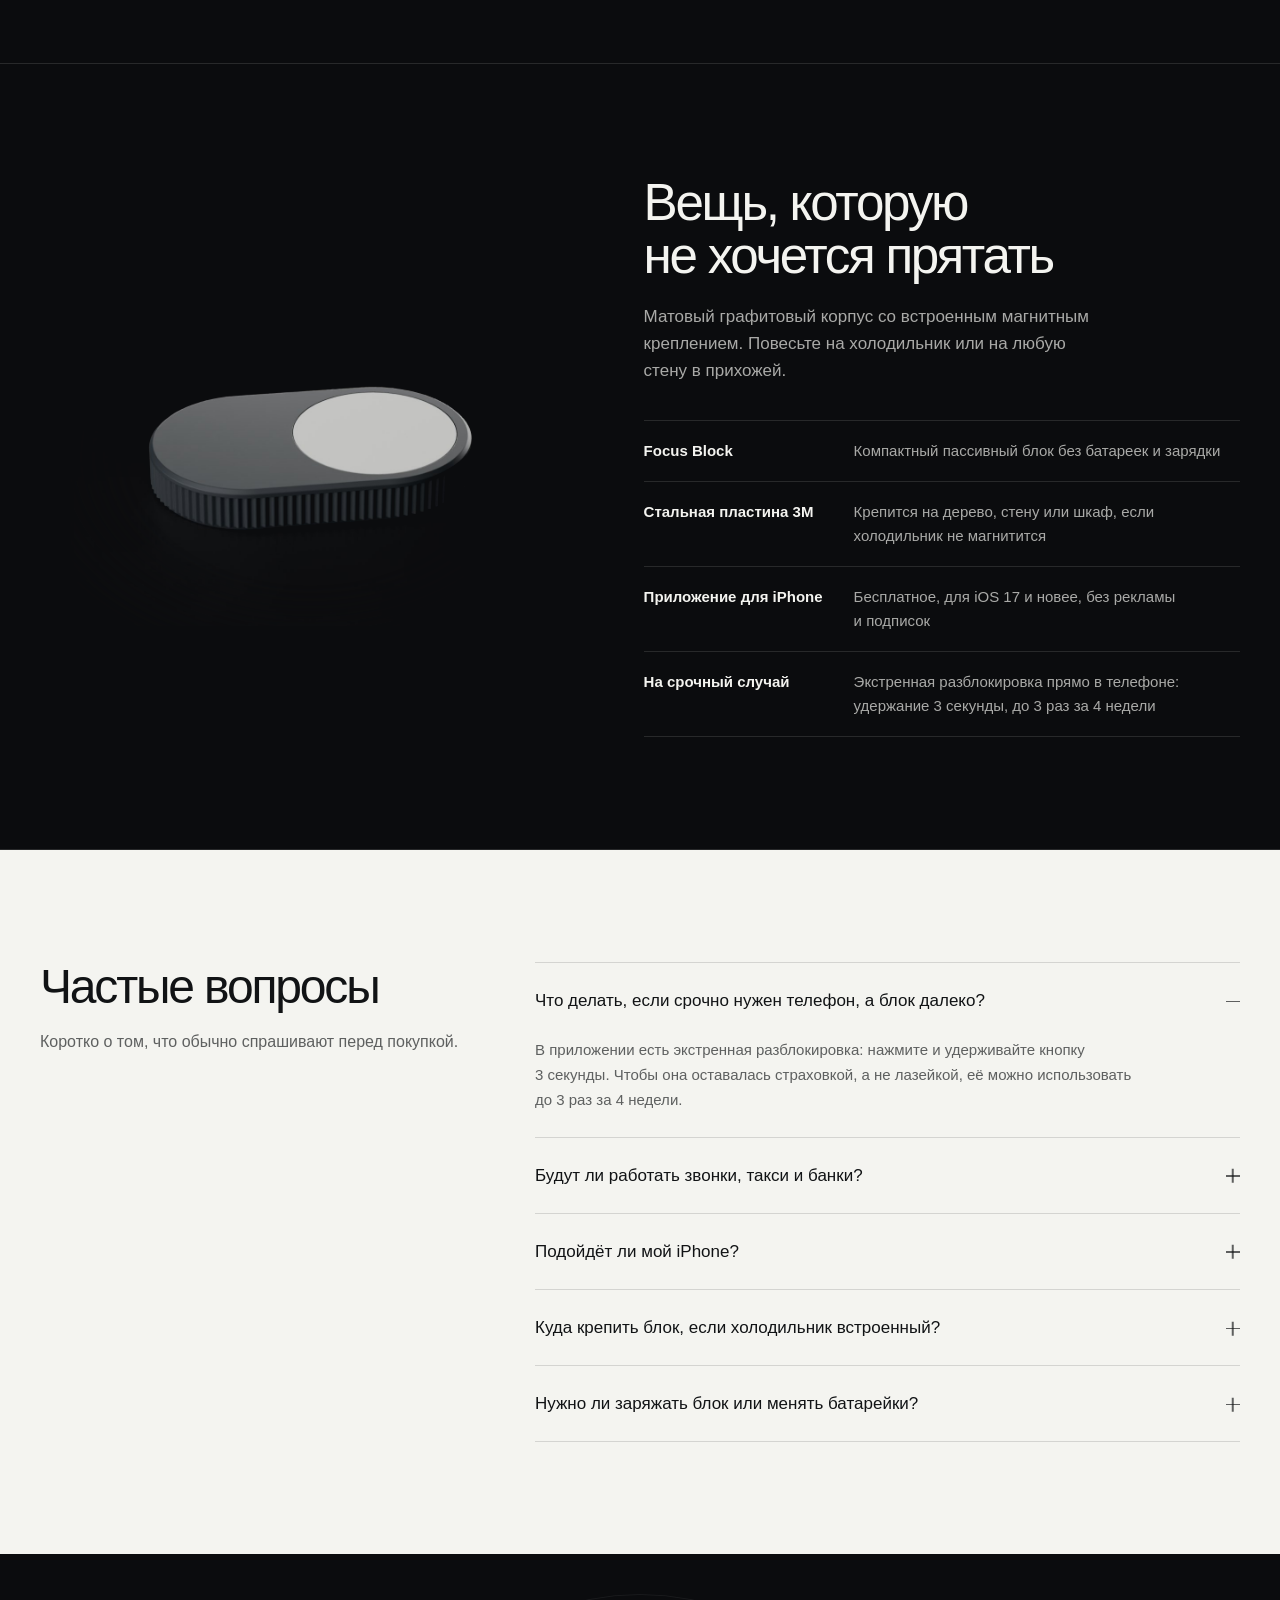
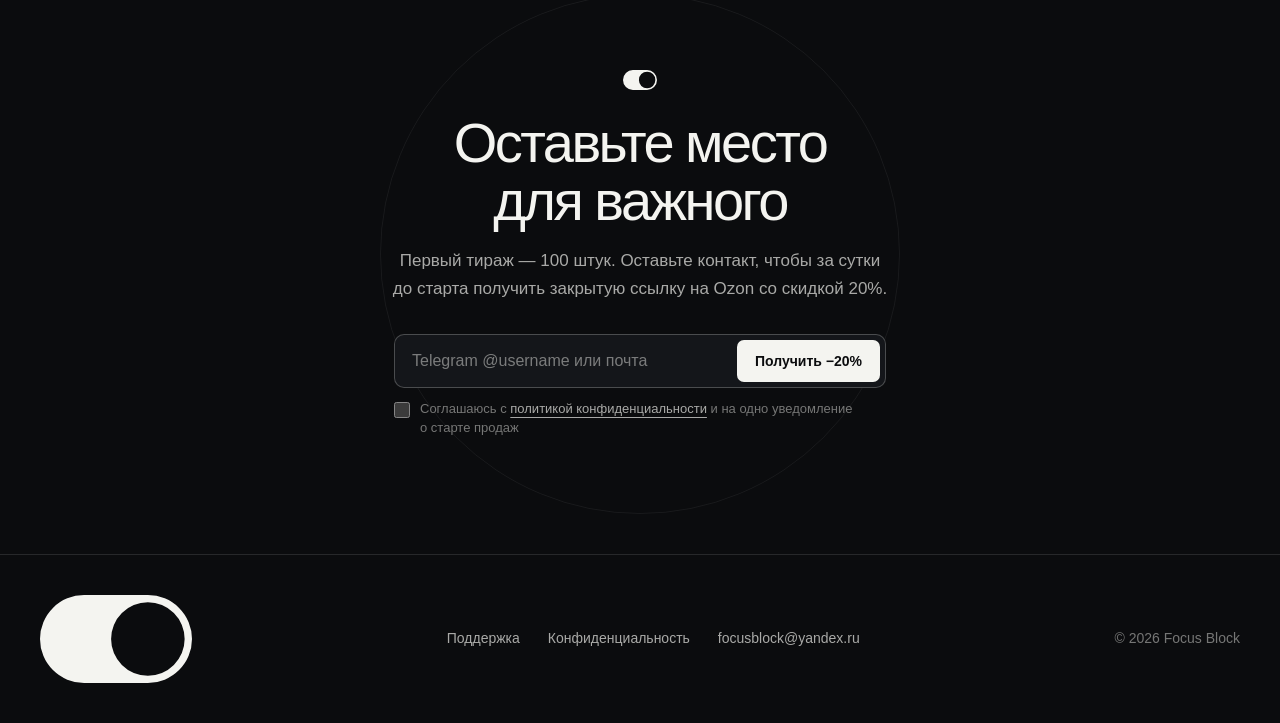
==== commit 67db52ce: "Polish Hero iPhone 16 Pro realism, zero-seam Focus Block blend, and exact contact geometry" ====
--- a/index.html
+++ b/index.html
@@ -72,11 +72,14 @@
         <!-- Unified Visual Stage: Real Focus Block + Photorealistic iPhone 16 Pro -->
         <div class="hero-visual" id="heroVisual" onclick="manualToggleLock()" aria-label="Focus Block и тёмный iPhone: при прокрутке телефон прикладывается к блоку и отвлекающие приложения блокируются">
           <div class="hero-ambient" aria-hidden="true"></div>
+          <div class="hero-orbit hero-orbit-1" aria-hidden="true"></div>
+          <div class="hero-orbit hero-orbit-2" aria-hidden="true"></div>
 
           <div class="hero-block">
             <img class="hero-block-img" src="/img/block.jpg" width="1080" height="760" fetchpriority="high" alt="Focus Block — компактный графитовый блок со светлой круглой вставкой">
           </div>
 
+          <div class="contact-halo" aria-hidden="true"></div>
           <div class="contact-wave" aria-hidden="true"></div>
           <div class="contact-wave contact-wave-2" aria-hidden="true"></div>
 
@@ -86,29 +89,40 @@
               <span class="hw-btn hw-vol-up" aria-hidden="true"></span>
               <span class="hw-btn hw-vol-down" aria-hidden="true"></span>
               <span class="hw-btn hw-power" aria-hidden="true"></span>
+              <span class="hw-btn hw-cam-ctrl" aria-hidden="true"></span>
+              <span class="hw-antenna hw-ant-tl" aria-hidden="true"></span>
+              <span class="hw-antenna hw-ant-tr" aria-hidden="true"></span>
+              <span class="hw-antenna hw-ant-bl" aria-hidden="true"></span>
+              <span class="hw-antenna hw-ant-br" aria-hidden="true"></span>
+              <div class="iphone-contact-rim" aria-hidden="true"></div>
 
               <div class="iphone-bezel">
+                <div class="iphone-speaker" aria-hidden="true"></div>
                 <div class="iphone-oled">
+                  <div class="iphone-wallpaper" aria-hidden="true"></div>
                   <div class="iphone-glass-sheen" aria-hidden="true"></div>
 
-                  <!-- Status Bar + Expanding Dynamic Island -->
+                  <!-- Status Bar + Compact Expanding Dynamic Island -->
                   <div class="ios-top">
                     <span class="ios-time num">9:41</span>
                     <div class="dynamic-island" aria-hidden="true">
                       <span class="island-label">
                         <span class="island-switch"></span>
-                        <span>Фокус включён</span>
+                        <span>Фокус</span>
                       </span>
-                      <span class="island-lens"></span>
+                      <span class="island-sensors">
+                        <span class="island-ir"></span>
+                        <span class="island-lens"></span>
+                      </span>
                     </div>
                     <div class="ios-indicators" aria-hidden="true">
-                      <svg width="14" height="10" viewBox="0 0 16 11">
+                      <svg width="13" height="9" viewBox="0 0 16 11">
                         <rect x="0" y="7" width="2.6" height="4" rx="0.8"/>
                         <rect x="4" y="5" width="2.6" height="6" rx="0.8"/>
                         <rect x="8" y="2.5" width="2.6" height="8.5" rx="0.8"/>
                         <rect x="12" y="0" width="2.6" height="11" rx="0.8"/>
                       </svg>
-                      <svg width="20" height="10" viewBox="0 0 24 12">
+                      <svg width="19" height="9" viewBox="0 0 24 12">
                         <rect x="0.75" y="0.75" width="19.5" height="10.5" rx="3" fill="none" stroke="rgba(255,255,255,0.45)" stroke-width="1.3"/>
                         <rect x="2.5" y="2.5" width="14.5" height="7" rx="1.6" fill="#ffffff"/>
                         <path d="M22 4.2v3.6a1.4 1.4 0 0 0 0-3.6z" fill="rgba(255,255,255,0.45)"/>
@@ -120,7 +134,7 @@
                   <div class="fb-widget">
                     <div class="fb-widget-left">
                       <span class="fb-widget-title">Focus Block</span>
-                      <span class="fb-widget-sub" id="widgetStatus">6 приложений под контролем</span>
+                      <span class="fb-widget-sub" id="widgetStatus">6 приложений открыто</span>
                     </div>
                     <div class="fb-toggle" aria-hidden="true">
                       <div class="fb-toggle-knob"></div>
@@ -204,24 +218,24 @@
                     <img src="/img/mark.svg" alt="" class="toast-mark" width="24" height="14">
                     <div class="toast-text">
                       <strong>Заблокировано</strong>
-                      <span>Вернётся, когда приложите к Focus Block</span>
+                      <span>Откроется у Focus Block</span>
                     </div>
                   </div>
 
-                  <!-- Essential iOS Dock (Always Unlocked) -->
+                  <!-- Essential iOS 18 Dock (Always Unlocked) -->
                   <div>
                     <div class="ios-dock">
                       <div class="ios-icon ic-phone" aria-hidden="true">
-                        <svg viewBox="0 0 24 24"><path d="M6.62 10.79c1.44 2.83 3.76 5.14 6.59 6.59l2.2-2.2c.27-.27.67-.36 1.02-.24 1.12.37 2.33.57 3.57.57.55 0 1 .45 1 1V20c0 .55-.45 1-1 1-9.39 0-17-7.61-17-17 0-.55.45-1 1-1h3.5c.55 0 1 .45 1 1 0 1.25.2 2.45.57 3.57.11.35.03.74-.25 1.02l-2.2 2.2z"/></svg>
+                        <svg viewBox="0 0 24 24"><path d="M18.9 15.6c-1.1 0-2.2-.2-3.2-.5-.4-.1-.9 0-1.2.3l-1.9 1.9c-2.6-1.3-4.7-3.4-6-6l1.9-1.9c.3-.3.4-.8.3-1.2-.3-1-.5-2.1-.5-3.2 0-.6-.5-1.1-1.1-1.1H4.4C3.8 3.9 3 4.3 3 5c0 8.8 7.2 16 16 16 .7 0 1.1-.8 1.1-1.4v-2.8c0-.7-.5-1.2-1.2-1.2z"/></svg>
                       </div>
                       <div class="ios-icon ic-maps" aria-hidden="true">
-                        <svg viewBox="0 0 24 24"><path d="M12 2C8.13 2 5 5.13 5 9c0 5.25 7 13 7 13s7-7.75 7-13c0-3.87-3.13-7-7-7zm0 9.5c-1.38 0-2.5-1.12-2.5-2.5s1.12-2.5 2.5-2.5 2.5 1.12 2.5 2.5-1.12 2.5-2.5 2.5z"/></svg>
+                        <svg viewBox="0 0 24 24"><path d="M12 2L4.5 20.3l.7.7L12 18l6.8 3 .7-.7L12 2z"/></svg>
                       </div>
                       <div class="ios-icon ic-msg" aria-hidden="true">
-                        <svg viewBox="0 0 24 24"><path d="M20 2H4c-1.1 0-1.99.9-1.99 2L2 22l4-4h14c1.1 0 2-.9 2-2V4c0-1.1-.9-2-2-2z"/></svg>
+                        <svg viewBox="0 0 24 24"><path d="M12 3C6.5 3 2 6.8 2 11.4c0 2.5 1.3 4.8 3.4 6.3-.2 1.3-.9 2.6-1.6 3.3 1.7-.1 3.5-.7 4.9-1.6 1 .3 2.1.5 3.3.5 5.5 0 10-3.8 10-8.5S17.5 3 12 3z"/></svg>
                       </div>
                       <div class="ios-icon ic-bank" aria-hidden="true">
-                        <svg viewBox="0 0 24 24"><path d="M4 10v7h3v-7H4zm6 0v7h4v-7h-4zM2 22h20v-3H2v3zm15-12v7h3v-7h-3zm-5-9L2 6v2h20V6l-10-5z"/></svg>
+                        <svg viewBox="0 0 24 24"><path d="M4 6a2 2 0 0 1 2-2h12a2 2 0 0 1 2 2v12a2 2 0 0 1-2 2H6a2 2 0 0 1-2-2V6zm2 2v2h12V8H6zm0 5v3h5v-3H6z"/></svg>
                       </div>
                     </div>
                     <div class="ios-home-bar" aria-hidden="true"></div>
@@ -480,7 +494,7 @@
       locked = next;
       track.classList.toggle("is-locked", locked);
       if (widgetStatus) {
-        widgetStatus.textContent = locked ? "Фокус активен — 6 приложений закрыто" : "6 приложений под контролем";
+        widgetStatus.textContent = locked ? "6 приложений на паузе" : "6 приложений открыто";
       }
       if (scrollText) {
         scrollText.textContent = locked
@@ -522,27 +536,30 @@
         manualOverride = null;
       }
 
-      const maxX = isDesktop ? 104 : 62;
-      const maxY = isDesktop ? -52 : -34;
-      const maxRot = isDesktop ? 11 : 10;
+      const maxX = isDesktop ? 28 : 18;
+      const maxY = isDesktop ? -18 : -14;
+      const restRot = isDesktop ? -2 : -1.5;
+      const maxRot = isDesktop ? 8 : 7;
 
       let k = 0;
       if (p < 0.44) {
         k = easeInOut(p / 0.44);
-      } else if (p < 0.64) {
+      } else if (p < 0.66) {
         k = 1;
       } else {
-        k = 1 - easeInOut((p - 0.64) / 0.36);
-      }
-
-      const ry = -7 * (1 - k);
-      const rx = 3 * (1 - k);
+        k = 1 - easeInOut((p - 0.66) / 0.34);
+      }
+
+      const rot = restRot + (maxRot - restRot) * k;
+      const ry = -12 + 10 * k;
+      const rx = 4 - 3 * k;
 
       rig.style.setProperty("--px", `${(maxX * k).toFixed(1)}px`);
       rig.style.setProperty("--py", `${(maxY * k).toFixed(1)}px`);
-      rig.style.setProperty("--pr", `${(maxRot * k).toFixed(2)}deg`);
+      rig.style.setProperty("--pr", `${rot.toFixed(2)}deg`);
       rig.style.setProperty("--pry", `${ry.toFixed(2)}deg`);
       rig.style.setProperty("--prx", `${rx.toFixed(2)}deg`);
+      rig.style.setProperty("--contact", k.toFixed(3));
 
       setLockedState(p >= 0.44, true);
     };
@@ -551,19 +568,23 @@
       if (!raf) raf = window.requestAnimationFrame(render);
     };
 
+    // Direct click/tap on the hardware visual to preview the tap & lock
     window.manualToggleLock = () => {
       const targetLocked = !locked;
       manualOverride = targetLocked;
       const isDesktop = window.innerWidth > 1020;
-      const maxX = isDesktop ? 104 : 62;
-      const maxY = isDesktop ? -52 : -34;
+      const maxX = isDesktop ? 28 : 18;
+      const maxY = isDesktop ? -18 : -14;
+      const maxRot = isDesktop ? 8 : 7;
+      const restRot = isDesktop ? -2 : -1.5;
 
       rig.style.transition = "transform 0.55s cubic-bezier(0.22, 1, 0.36, 1)";
       rig.style.setProperty("--px", `${maxX}px`);
       rig.style.setProperty("--py", `${maxY}px`);
-      rig.style.setProperty("--pr", "11deg");
-      rig.style.setProperty("--pry", "0deg");
-      rig.style.setProperty("--prx", "0deg");
+      rig.style.setProperty("--pr", `${maxRot}deg`);
+      rig.style.setProperty("--pry", "-2deg");
+      rig.style.setProperty("--prx", "1deg");
+      rig.style.setProperty("--contact", "1");
 
       setTimeout(() => {
         setLockedState(targetLocked, true);
@@ -572,13 +593,14 @@
       setTimeout(() => {
         rig.style.setProperty("--px", "0px");
         rig.style.setProperty("--py", "0px");
-        rig.style.setProperty("--pr", "0deg");
-        rig.style.setProperty("--pry", "-7deg");
-        rig.style.setProperty("--prx", "3deg");
+        rig.style.setProperty("--pr", `${restRot}deg`);
+        rig.style.setProperty("--pry", "-12deg");
+        rig.style.setProperty("--prx", "4deg");
+        rig.style.setProperty("--contact", "0");
         setTimeout(() => {
           rig.style.transition = "";
         }, 560);
-      }, 920);
+      }, 960);
     };
 
     window.addEventListener("scroll", schedule, { passive: true });
@@ -623,4 +645,4 @@
   }
 </script>
 </body>
-</html>+</html>
--- a/style.css
+++ b/style.css
@@ -170,9 +170,10 @@
   position: sticky;
   top: 0;
   min-height: 100svh;
-  display: flex;
-  align-items: center;
-  padding-block: 36px 48px;
+  background: var(--obsidian);
+  display: flex;
+  align-items: center;
+  padding-block: 32px 44px;
 }
 
 .hero-grid {
@@ -358,46 +359,74 @@
   position: relative;
   width: 100%;
   max-width: 560px;
-  height: 600px;
+  height: 610px;
   margin-inline: auto;
   display: flex;
   align-items: center;
   justify-content: center;
-  perspective: 1400px;
   cursor: pointer;
   user-select: none;
   -webkit-tap-highlight-color: transparent;
 }
 
-/* Subtle architectural ambient light behind hardware (Web3 hardware craft) */
+/* Subtle Web3 studio ambient light + architectural orbit rings centered on Focus Block */
 .hero-ambient {
   position: absolute;
-  top: 24%;
-  right: 8%;
-  width: 340px;
-  height: 340px;
+  top: 40px;
+  right: -28px;
+  width: 420px;
+  height: 420px;
   border-radius: 50%;
-  background: radial-gradient(circle, rgba(185, 193, 163, 0.1) 0%, rgba(255, 255, 255, 0.03) 42%, transparent 72%);
+  background: radial-gradient(circle, rgba(185, 193, 163, 0.14) 0%, rgba(160, 178, 220, 0.05) 38%, transparent 70%);
   pointer-events: none;
   transition: opacity 0.45s ease, transform 0.6s var(--ease-out);
-  opacity: 0.65;
+  opacity: 0.7;
 }
 
 .hero-track.is-locked .hero-ambient {
   opacity: 1;
-  transform: scale(1.12);
-}
-
-/* Real Focus Block photo seamlessly integrated with zero box/background */
+  transform: scale(1.1);
+}
+
+.hero-orbit {
+  position: absolute;
+  top: 125px;
+  right: 140px;
+  border-radius: 50%;
+  border: 1px solid rgba(244, 244, 240, 0.055);
+  transform: translate(50%, -50%);
+  pointer-events: none;
+  transition: border-color 0.45s ease, transform 0.6s var(--ease-out);
+}
+
+.hero-orbit-1 {
+  width: 240px;
+  height: 240px;
+}
+
+.hero-orbit-2 {
+  width: 390px;
+  height: 390px;
+  border-color: rgba(244, 244, 240, 0.032);
+}
+
+.hero-track.is-locked .hero-orbit-1 {
+  border-color: rgba(185, 193, 163, 0.24);
+  transform: translate(50%, -50%) scale(1.04);
+}
+
+.hero-track.is-locked .hero-orbit-2 {
+  border-color: rgba(185, 193, 163, 0.1);
+  transform: translate(50%, -50%) scale(1.03);
+}
+
+/* Real Focus Block photo seamlessly blended directly against obsidian (zero stacking context!) */
 .hero-block {
   position: absolute;
-  top: 4px;
-  right: -12px;
-  width: 268px;
-  z-index: 3;
+  top: 8px;
+  right: -26px;
+  width: 332px;
   pointer-events: none;
-  transform: scale(var(--block-scale, 1));
-  transition: transform 0.35s var(--ease-out);
 }
 
 .hero-block-img {
@@ -405,39 +434,64 @@
   width: 100%;
   height: auto;
   mix-blend-mode: lighten;
-  mask-image: radial-gradient(ellipse 65% 65% at 50% 50%, #000 55%, transparent 100%);
-  -webkit-mask-image: radial-gradient(ellipse 65% 65% at 50% 50%, #000 55%, transparent 100%);
+  filter: contrast(1.06);
+  mask-image: radial-gradient(ellipse 62% 62% at 50% 50%, #000 54%, transparent 98%);
+  -webkit-mask-image: radial-gradient(ellipse 62% 62% at 50% 50%, #000 54%, transparent 98%);
+}
+
+/* Persistent soft hardware resonance ring while locked */
+.contact-halo {
+  position: absolute;
+  top: 125px;
+  right: 140px;
+  width: 158px;
+  height: 158px;
+  border-radius: 50%;
+  border: 1px solid rgba(185, 193, 163, 0.42);
+  box-shadow: 0 0 28px rgba(185, 193, 163, 0.22);
+  transform: translate(50%, -50%) scale(0.75);
+  opacity: 0;
+  pointer-events: none;
+  z-index: 4;
+  transition: opacity 0.45s ease, transform 0.6s var(--ease-out);
+}
+
+.hero-track.is-locked .contact-halo {
+  opacity: 1;
+  transform: translate(50%, -50%) scale(1);
 }
 
 /* Concentric NFC contact wave centered on the Focus Block's white inlay */
 .contact-wave {
   position: absolute;
-  top: 90px;
-  right: 112px;
-  width: 18px;
-  height: 18px;
+  top: 125px;
+  right: 140px;
+  width: 24px;
+  height: 24px;
+  margin-top: -12px;
+  margin-right: -12px;
   border-radius: 50%;
   border: 1.5px solid var(--sage);
   opacity: 0;
   pointer-events: none;
-  z-index: 10;
+  z-index: 8;
 }
 
 .contact-wave-2 {
-  border-color: rgba(244, 244, 240, 0.5);
+  border-color: rgba(244, 244, 240, 0.55);
 }
 
 .hero-visual.pulse-active .contact-wave {
-  animation: nfc-ring 0.95s var(--ease-out) forwards;
+  animation: nfc-ring 1s var(--ease-out) forwards;
 }
 
 .hero-visual.pulse-active .contact-wave-2 {
-  animation: nfc-ring 1.15s 0.14s var(--ease-out) forwards;
+  animation: nfc-ring 1.2s 0.16s var(--ease-out) forwards;
 }
 
 @keyframes nfc-ring {
-  0% { transform: scale(1); opacity: 0.9; }
-  100% { transform: scale(11); opacity: 0; }
+  0% { transform: scale(1); opacity: 0.92; }
+  100% { transform: scale(10.5); opacity: 0; }
 }
 
 /* =========================================================
@@ -445,54 +499,73 @@
    ========================================================= */
 .iphone-rig {
   position: absolute;
-  bottom: 8px;
-  left: 24px;
-  width: 274px;
-  height: 558px;
+  bottom: 0;
+  left: 8px;
+  width: 280px;
+  height: 572px;
   z-index: 6;
   transform-origin: center 65%;
   transform:
+    perspective(1400px)
     translate3d(var(--px, 0px), var(--py, 0px), 0)
-    rotate(var(--pr, 0deg))
-    rotateY(var(--pry, -7deg))
-    rotateX(var(--prx, 3deg));
+    rotate(var(--pr, -2deg))
+    rotateY(var(--pry, -12deg))
+    rotateX(var(--prx, 4deg));
   transform-style: preserve-3d;
   will-change: transform;
 }
 
-/* Machined Titanium Outer Chassis */
+/* Machined Grade-5 Black Titanium Outer Chassis with 3D extruded side depth */
 .iphone-chassis {
   position: relative;
   width: 100%;
   height: 100%;
-  border-radius: 50px;
-  padding: 4px;
+  border-radius: 52px;
+  padding: 4.5px;
   background: linear-gradient(
-    140deg,
-    #525760 0%,
-    #25282e 16%,
-    #111317 44%,
-    #2c3038 74%,
-    #5a606a 92%,
-    #292d34 100%
+    138deg,
+    #787e8a 0%,
+    #3a3f48 11%,
+    #1b1e24 30%,
+    #0e1014 52%,
+    #2e333c 76%,
+    #6c7380 90%,
+    #2c3038 100%
   );
   box-shadow:
-    0 40px 80px rgba(0, 0, 0, 0.85),
-    0 12px 24px rgba(0, 0, 0, 0.6),
-    inset 0 0 0 1px rgba(255, 255, 255, 0.22);
-}
-
-/* Physical machined side buttons */
+    3px 2px 0 0 #23272f,
+    6px 4px 0 0 #171a20,
+    9px 6px 0 0 #0e1014,
+    24px 44px 72px rgba(0, 0, 0, 0.88),
+    8px 18px 28px rgba(0, 0, 0, 0.68),
+    inset 0 0 0 1px rgba(255, 255, 255, 0.28),
+    inset 0 1px 2px rgba(255, 255, 255, 0.35);
+}
+
+/* Specular rim light along top-right titanium bezel when approaching Focus Block */
+.iphone-contact-rim {
+  position: absolute;
+  inset: -1px;
+  border-radius: 53px;
+  background: radial-gradient(circle at 90% 10%, rgba(220, 228, 200, 0.72) 0%, rgba(185, 193, 163, 0.22) 24%, transparent 46%);
+  opacity: var(--contact, 0);
+  pointer-events: none;
+  z-index: 1;
+  transition: opacity 0.35s ease;
+}
+
+/* Physical machined titanium side buttons */
 .hw-btn {
   position: absolute;
-  background: linear-gradient(180deg, #4b5059 0%, #24272d 50%, #3d414a 100%);
-  box-shadow: inset 0 0 0 0.5px rgba(255, 255, 255, 0.22);
+  background: linear-gradient(180deg, #626874 0%, #2a2e36 48%, #4b505c 100%);
+  box-shadow: inset 0 0 0 0.5px rgba(255, 255, 255, 0.28), 0 1px 3px rgba(0, 0, 0, 0.7);
   pointer-events: none;
+  z-index: 2;
 }
 
 .hw-action {
   left: -3px;
-  top: 106px;
+  top: 108px;
   width: 3px;
   height: 24px;
   border-radius: 2px 0 0 2px;
@@ -500,7 +573,7 @@
 
 .hw-vol-up {
   left: -3px;
-  top: 146px;
+  top: 148px;
   width: 3px;
   height: 44px;
   border-radius: 2px 0 0 2px;
@@ -508,7 +581,7 @@
 
 .hw-vol-down {
   left: -3px;
-  top: 202px;
+  top: 204px;
   width: 3px;
   height: 44px;
   border-radius: 2px 0 0 2px;
@@ -516,99 +589,156 @@
 
 .hw-power {
   right: -3px;
-  top: 168px;
-  width: 3px;
+  top: 162px;
+  width: 3.5px;
   height: 66px;
   border-radius: 0 2px 2px 0;
 }
 
-/* Uniform Black Bezel */
+.hw-cam-ctrl {
+  right: -2.5px;
+  top: 344px;
+  width: 2.5px;
+  height: 46px;
+  border-radius: 0 2px 2px 0;
+  background: linear-gradient(180deg, #3c404a 0%, #1d2026 50%, #3a3e48 100%);
+}
+
+/* Authentic titanium antenna split bands */
+.hw-antenna {
+  position: absolute;
+  width: 4.5px;
+  height: 2px;
+  background: rgba(8, 9, 12, 0.85);
+  pointer-events: none;
+  z-index: 3;
+}
+
+.hw-ant-tl { left: 0; top: 68px; }
+.hw-ant-tr { right: 0; top: 68px; }
+.hw-ant-bl { left: 0; bottom: 68px; }
+.hw-ant-br { right: 0; bottom: 68px; }
+
+/* Ultra-thin uniform Black Titanium Bezel */
 .iphone-bezel {
   position: relative;
+  z-index: 2;
   width: 100%;
   height: 100%;
-  border-radius: 46px;
-  background: #000000;
-  padding: 9px;
-  box-shadow: inset 0 0 0 1px rgba(255, 255, 255, 0.06);
-}
-
-/* OLED Display with authentic dark iOS 18 depth wallpaper */
+  border-radius: 47.5px;
+  background: #020203;
+  padding: 8px;
+  box-shadow: inset 0 0 0 1px rgba(255, 255, 255, 0.08);
+}
+
+/* Precision recessed top earpiece slit */
+.iphone-speaker {
+  position: absolute;
+  top: 3px;
+  left: 50%;
+  transform: translateX(-50%);
+  width: 42px;
+  height: 2.5px;
+  border-radius: 99px;
+  background: linear-gradient(90deg, #0b0c0e 0%, #262930 50%, #0b0c0e 100%);
+  z-index: 15;
+  pointer-events: none;
+}
+
+/* Super Retina XDR OLED Display */
 .iphone-oled {
   position: relative;
   width: 100%;
   height: 100%;
-  border-radius: 38px;
+  border-radius: 40px;
   overflow: hidden;
-  background:
-    radial-gradient(ellipse 90% 55% at 22% 18%, rgba(62, 74, 108, 0.42) 0%, transparent 65%),
-    radial-gradient(ellipse 80% 55% at 82% 76%, rgba(112, 92, 78, 0.24) 0%, transparent 65%),
-    radial-gradient(ellipse 70% 45% at 50% 48%, rgba(30, 35, 46, 0.7) 0%, transparent 72%),
-    linear-gradient(180deg, #0b0e14 0%, #07090d 55%, #0c0e12 100%);
-  padding: 12px 14px 10px;
+  background: #080a0f;
+  padding: 12px 13px 10px;
   display: flex;
   flex-direction: column;
   justify-content: space-between;
-}
-
-/* Subtle ceramic shield specular reflection */
+  box-shadow: inset 0 0 0 0.75px rgba(255, 255, 255, 0.1);
+}
+
+/* Authentic iOS 18 Black Titanium Silk Wallpaper — calms down when Focus locks */
+.iphone-wallpaper {
+  position: absolute;
+  inset: 0;
+  z-index: 0;
+  background:
+    radial-gradient(ellipse 95% 48% at 15% 18%, rgba(92, 118, 178, 0.48) 0%, transparent 64%),
+    radial-gradient(ellipse 85% 50% at 88% 42%, rgba(168, 128, 102, 0.34) 0%, transparent 62%),
+    radial-gradient(ellipse 80% 55% at 32% 78%, rgba(68, 92, 138, 0.36) 0%, transparent 65%),
+    radial-gradient(ellipse 70% 42% at 72% 84%, rgba(145, 152, 134, 0.18) 0%, transparent 64%),
+    linear-gradient(168deg, #101522 0%, #0a0d14 48%, #0d1016 100%);
+  transition: opacity 0.55s var(--ease-out), filter 0.55s var(--ease-out);
+}
+
+.hero-track.is-locked .iphone-wallpaper {
+  opacity: 0.42;
+  filter: saturate(0.45) brightness(0.75);
+}
+
+/* Subtle Ceramic Shield diagonal studio glass sheen */
 .iphone-glass-sheen {
   position: absolute;
   inset: 0;
-  border-radius: 38px;
-  background: linear-gradient(
-    122deg,
-    rgba(255, 255, 255, 0.075) 0%,
-    rgba(255, 255, 255, 0.02) 28%,
-    transparent 30%
-  );
+  border-radius: 40px;
+  background:
+    linear-gradient(
+      118deg,
+      rgba(255, 255, 255, 0.11) 0%,
+      rgba(255, 255, 255, 0.03) 22%,
+      transparent 24%
+    ),
+    radial-gradient(ellipse 65% 32% at 50% 0%, rgba(255, 255, 255, 0.06) 0%, transparent 70%);
   pointer-events: none;
   z-index: 12;
 }
 
-/* iOS Status Bar + Dynamic Island */
+/* iOS Status Bar + Compact Zero-Overlap Dynamic Island */
 .ios-top {
   position: relative;
   z-index: 6;
   display: flex;
   align-items: center;
   justify-content: space-between;
-  height: 24px;
-  padding-inline: 6px;
+  height: 22px;
+  padding-inline: 5px;
 }
 
 .ios-time {
-  font-size: 12px;
+  font-size: 11.5px;
   font-weight: 600;
   color: #ffffff;
   letter-spacing: -0.02em;
 }
 
-/* Authentic Dynamic Island — expands smoothly when Focus activates! */
+/* Authentic Dynamic Island — stays strictly clear of 9:41 & signal bars on all viewports */
 .dynamic-island {
   position: absolute;
   top: 0;
   left: 50%;
   transform: translateX(-50%);
-  width: 78px;
-  height: 22px;
+  width: 74px;
+  height: 21px;
   border-radius: 14px;
   background: #000000;
-  box-shadow: inset 0 0 0 0.5px rgba(255, 255, 255, 0.08);
+  box-shadow: inset 0 0 0 0.5px rgba(255, 255, 255, 0.1);
   display: flex;
   align-items: center;
   justify-content: space-between;
-  padding: 0 7px;
+  padding: 0 6px;
   overflow: hidden;
-  transition: width 0.45s var(--ease-out), height 0.45s var(--ease-out), padding 0.45s var(--ease-out);
+  transition: width 0.45s var(--ease-out), padding 0.45s var(--ease-out);
   z-index: 10;
 }
 
 .island-label {
   display: inline-flex;
   align-items: center;
-  gap: 5px;
-  font-size: 10px;
+  gap: 4px;
+  font-size: 9.5px;
   font-weight: 600;
   color: var(--sage);
   white-space: nowrap;
@@ -618,8 +748,8 @@
 }
 
 .island-switch {
-  width: 14px;
-  height: 8px;
+  width: 13px;
+  height: 7.5px;
   border-radius: 99px;
   background: var(--sage);
   position: relative;
@@ -631,25 +761,39 @@
   position: absolute;
   top: 1px;
   right: 1px;
-  width: 6px;
-  height: 6px;
+  width: 5.5px;
+  height: 5.5px;
   border-radius: 50%;
   background: #0b0c0e;
 }
 
+.island-sensors {
+  display: inline-flex;
+  align-items: center;
+  gap: 4px;
+  flex-shrink: 0;
+}
+
+.island-ir {
+  width: 5px;
+  height: 5px;
+  border-radius: 50%;
+  background: radial-gradient(circle at 40% 40%, #24192b 0%, #09070b 80%);
+}
+
 /* Optical front camera lens inside Dynamic Island */
 .island-lens {
-  width: 9px;
-  height: 9px;
+  width: 8.5px;
+  height: 8.5px;
   border-radius: 50%;
-  background: radial-gradient(circle at 38% 38%, #2a3e6b 0%, #0d1324 55%, #04060b 100%);
-  box-shadow: inset 0 0 0 1px rgba(255, 255, 255, 0.08);
+  background: radial-gradient(circle at 35% 35%, #4668a8 0%, #142240 48%, #04070e 100%);
+  box-shadow: inset 0 0 0 1px rgba(255, 255, 255, 0.1);
   flex-shrink: 0;
 }
 
 .hero-track.is-locked .dynamic-island {
-  width: 148px;
-  padding: 0 9px;
+  width: 106px;
+  padding: 0 7px;
 }
 
 .hero-track.is-locked .island-label {
@@ -657,11 +801,11 @@
   transform: translateX(0);
 }
 
-/* iOS Status Icons (Signal + Wi-Fi + Battery) */
+/* iOS Status Icons (Signal + Battery) */
 .ios-indicators {
   display: flex;
   align-items: center;
-  gap: 5px;
+  gap: 4px;
 }
 
 .ios-indicators svg {
@@ -669,15 +813,16 @@
   fill: #ffffff;
 }
 
-/* Focus Block Real iOS Widget (2x4 dark translucent card) */
+/* Focus Block Real iOS Widget (2x4 dark card) */
 .fb-widget {
   position: relative;
   z-index: 5;
   margin-top: 12px;
   padding: 13px 14px;
   border-radius: 20px;
-  background: rgba(24, 27, 34, 0.78);
-  border: 1px solid rgba(255, 255, 255, 0.1);
+  background: rgba(20, 23, 30, 0.84);
+  border: 1px solid rgba(255, 255, 255, 0.12);
+  box-shadow: 0 10px 24px rgba(0, 0, 0, 0.32);
   display: flex;
   align-items: center;
   justify-content: space-between;
@@ -686,14 +831,15 @@
 }
 
 .hero-track.is-locked .fb-widget {
-  background: rgba(31, 36, 34, 0.88);
-  border-color: rgba(185, 193, 163, 0.35);
+  background: rgba(26, 31, 29, 0.92);
+  border-color: rgba(185, 193, 163, 0.38);
 }
 
 .fb-widget-left {
   display: flex;
   flex-direction: column;
   gap: 2px;
+  min-width: 0;
 }
 
 .fb-widget-title {
@@ -704,8 +850,9 @@
 }
 
 .fb-widget-sub {
-  font-size: 10px;
-  color: rgba(244, 244, 240, 0.62);
+  font-size: 10.5px;
+  color: rgba(244, 244, 240, 0.65);
+  white-space: nowrap;
   transition: color 0.3s ease;
 }
 
@@ -713,7 +860,7 @@
   color: var(--sage);
 }
 
-/* Brand toggle pill inside widget — mirrors real Focus Block logo & shield! */
+/* Brand toggle pill inside widget — mirrors real Focus Block logo & shield */
 .fb-toggle {
   width: 42px;
   height: 24px;
@@ -742,14 +889,14 @@
   background: #2e3338;
 }
 
-/* Realistic 4-Column iOS SpringBoard App Grid */
+/* Realistic 4-Column iOS 18 SpringBoard App Grid */
 .ios-grid {
   position: relative;
   z-index: 5;
   display: grid;
   grid-template-columns: repeat(4, 1fr);
-  gap: 14px 10px;
-  margin-top: 14px;
+  gap: 15px 10px;
+  margin-top: 15px;
 }
 
 .ios-app {
@@ -762,13 +909,16 @@
 
 .ios-icon {
   position: relative;
-  width: 46px;
-  height: 46px;
-  border-radius: 11px;
+  width: 47px;
+  height: 47px;
+  border-radius: 11.5px;
   display: flex;
   align-items: center;
   justify-content: center;
-  box-shadow: 0 6px 14px rgba(0, 0, 0, 0.45), inset 0 1px 0 rgba(255, 255, 255, 0.22);
+  box-shadow:
+    0 8px 18px rgba(0, 0, 0, 0.45),
+    inset 0 1px 0 rgba(255, 255, 255, 0.28),
+    inset 0 -1px 0 rgba(0, 0, 0, 0.22);
   transition: filter 0.4s ease, opacity 0.4s ease, transform 0.4s var(--ease-out);
 }
 
@@ -792,11 +942,11 @@
 }
 
 .ic-tt {
-  background: linear-gradient(155deg, #21242b 0%, #090a0d 100%);
+  background: linear-gradient(155deg, #23262e 0%, #090a0d 100%);
 }
 
 .ic-x {
-  background: linear-gradient(155deg, #262930 0%, #0d0e11 100%);
+  background: linear-gradient(155deg, #272b33 0%, #0d0e11 100%);
 }
 
 .ic-games {
@@ -824,7 +974,7 @@
 }
 
 .ic-cal {
-  background: #f5f5f2;
+  background: linear-gradient(180deg, #fcfcf9 0%, #ecece7 100%);
   flex-direction: column;
   gap: 0;
   color: #111315;
@@ -861,7 +1011,7 @@
   display: flex;
   align-items: center;
   justify-content: center;
-  box-shadow: 0 2px 5px rgba(0, 0, 0, 0.45);
+  box-shadow: 0 2px 6px rgba(0, 0, 0, 0.5);
   transition: transform 0.28s var(--ease-out), opacity 0.25s ease;
   z-index: 3;
 }
@@ -870,7 +1020,7 @@
 .ios-shield {
   position: absolute;
   inset: 0;
-  border-radius: 11px;
+  border-radius: 11.5px;
   background: rgba(10, 11, 14, 0.72);
   display: flex;
   align-items: center;
@@ -890,16 +1040,17 @@
 .ios-label {
   font-size: 9.5px;
   font-weight: 400;
-  color: rgba(255, 255, 255, 0.88);
+  color: rgba(255, 255, 255, 0.9);
   text-align: center;
   line-height: 1.1;
   white-space: nowrap;
+  text-shadow: 0 1px 3px rgba(0, 0, 0, 0.65);
   transition: opacity 0.3s ease;
 }
 
 /* Staggered lock cascade on distracting apps */
 .hero-track.is-locked .is-distracting .ios-icon {
-  filter: grayscale(100%) brightness(0.5);
+  filter: grayscale(100%) brightness(0.48);
   transform: scale(0.95);
 }
 
@@ -923,13 +1074,14 @@
   z-index: 5;
   margin-top: auto;
   margin-bottom: 10px;
-  padding: 9px 11px;
-  border-radius: 14px;
-  background: rgba(46, 51, 56, 0.88);
+  padding: 10px 12px;
+  border-radius: 15px;
+  background: rgba(30, 34, 38, 0.92);
   border: 1px solid rgba(244, 244, 240, 0.14);
-  display: flex;
-  align-items: center;
-  gap: 9px;
+  box-shadow: 0 10px 22px rgba(0, 0, 0, 0.45);
+  display: flex;
+  align-items: center;
+  gap: 10px;
   opacity: 0;
   transform: translateY(8px) scale(0.97);
   transition: opacity 0.35s ease, transform 0.4s var(--ease-out);
@@ -949,23 +1101,24 @@
 .toast-text {
   font-size: 10px;
   line-height: 1.3;
-  color: rgba(244, 244, 240, 0.86);
+  color: rgba(244, 244, 240, 0.72);
 }
 
 .toast-text strong {
   display: block;
   font-size: 10.5px;
+  font-weight: 600;
   color: var(--paper);
 }
 
-/* Authentic Translucent iOS Dock (Always unlocked essential apps) */
+/* Authentic iOS 18 Dock (Dark-Mode Sleek Utility Apps — Always Unlocked) */
 .ios-dock {
   position: relative;
   z-index: 5;
   padding: 9px 10px;
   border-radius: 22px;
-  background: rgba(255, 255, 255, 0.1);
-  border: 1px solid rgba(255, 255, 255, 0.08);
+  background: rgba(255, 255, 255, 0.11);
+  border: 1px solid rgba(255, 255, 255, 0.1);
   display: grid;
   grid-template-columns: repeat(4, 1fr);
   gap: 10px;
@@ -973,36 +1126,57 @@
 }
 
 .ios-dock .ios-icon {
-  width: 44px;
-  height: 44px;
-  border-radius: 10.5px;
+  width: 45px;
+  height: 45px;
+  border-radius: 11px;
+}
+
+.ios-dock .ios-icon svg {
+  width: 22px;
+  height: 22px;
 }
 
 .ic-phone {
-  background: linear-gradient(180deg, #5bf675 0%, #24c443 100%);
+  background: linear-gradient(180deg, #1d2b22 0%, #111914 100%);
+  border: 1px solid rgba(90, 240, 120, 0.2);
+}
+
+.ic-phone svg {
+  fill: #4ce36b;
 }
 
 .ic-maps {
-  background: linear-gradient(160deg, #4ea4ff 0%, #1d6de0 100%);
+  background: linear-gradient(180deg, #18263b 0%, #0f1724 100%);
+  border: 1px solid rgba(86, 165, 255, 0.22);
+}
+
+.ic-maps svg {
+  fill: #54a8ff;
 }
 
 .ic-msg {
-  background: linear-gradient(180deg, #56f372 0%, #1fc13f 100%);
+  background: linear-gradient(180deg, #1d2b22 0%, #111914 100%);
+  border: 1px solid rgba(90, 240, 120, 0.2);
+}
+
+.ic-msg svg {
+  fill: #4ce36b;
 }
 
 .ic-bank {
-  background: linear-gradient(160deg, #f3d24f 0%, #d4a61c 100%);
+  background: linear-gradient(180deg, #2d291b 0%, #18160f 100%);
+  border: 1px solid rgba(242, 206, 86, 0.24);
 }
 
 .ic-bank svg {
-  fill: #141619;
+  fill: #f0cc52;
 }
 
 .ios-home-bar {
-  width: 96px;
+  width: 98px;
   height: 4px;
   border-radius: 99px;
-  background: rgba(255, 255, 255, 0.72);
+  background: rgba(255, 255, 255, 0.78);
   margin: 8px auto 0;
   position: relative;
   z-index: 6;
@@ -1483,23 +1657,48 @@
     display: none;
   }
   .hero-visual {
-    height: 510px;
-    max-width: 390px;
+    height: 520px;
+    max-width: 370px;
   }
   .hero-block {
-    width: 186px;
-    right: -12px;
-    top: 0;
-  }
+    width: 214px;
+    right: -20px;
+    top: 4px;
+  }
+  .hero-orbit,
+  .contact-halo,
   .contact-wave {
-    top: 66px;
-    right: 76px;
+    top: 80px;
+    right: 87px;
+  }
+  .hero-orbit-1 {
+    width: 170px;
+    height: 170px;
+  }
+  .hero-orbit-2 {
+    width: 260px;
+    height: 260px;
+  }
+  .contact-halo {
+    width: 112px;
+    height: 112px;
   }
   .iphone-rig {
-    left: 6px;
+    left: 2px;
     bottom: 0;
     width: 244px;
-    height: 496px;
+    height: 498px;
+  }
+  .dynamic-island {
+    width: 66px;
+    height: 19px;
+  }
+  .hero-track.is-locked .dynamic-island {
+    width: 96px;
+    padding: 0 6px;
+  }
+  .ios-time {
+    font-size: 11px;
   }
   .ios-icon {
     width: 40px;
@@ -1588,4 +1787,4 @@
     transition-duration: 0.01ms !important;
     scroll-behavior: auto !important;
   }
-}+}
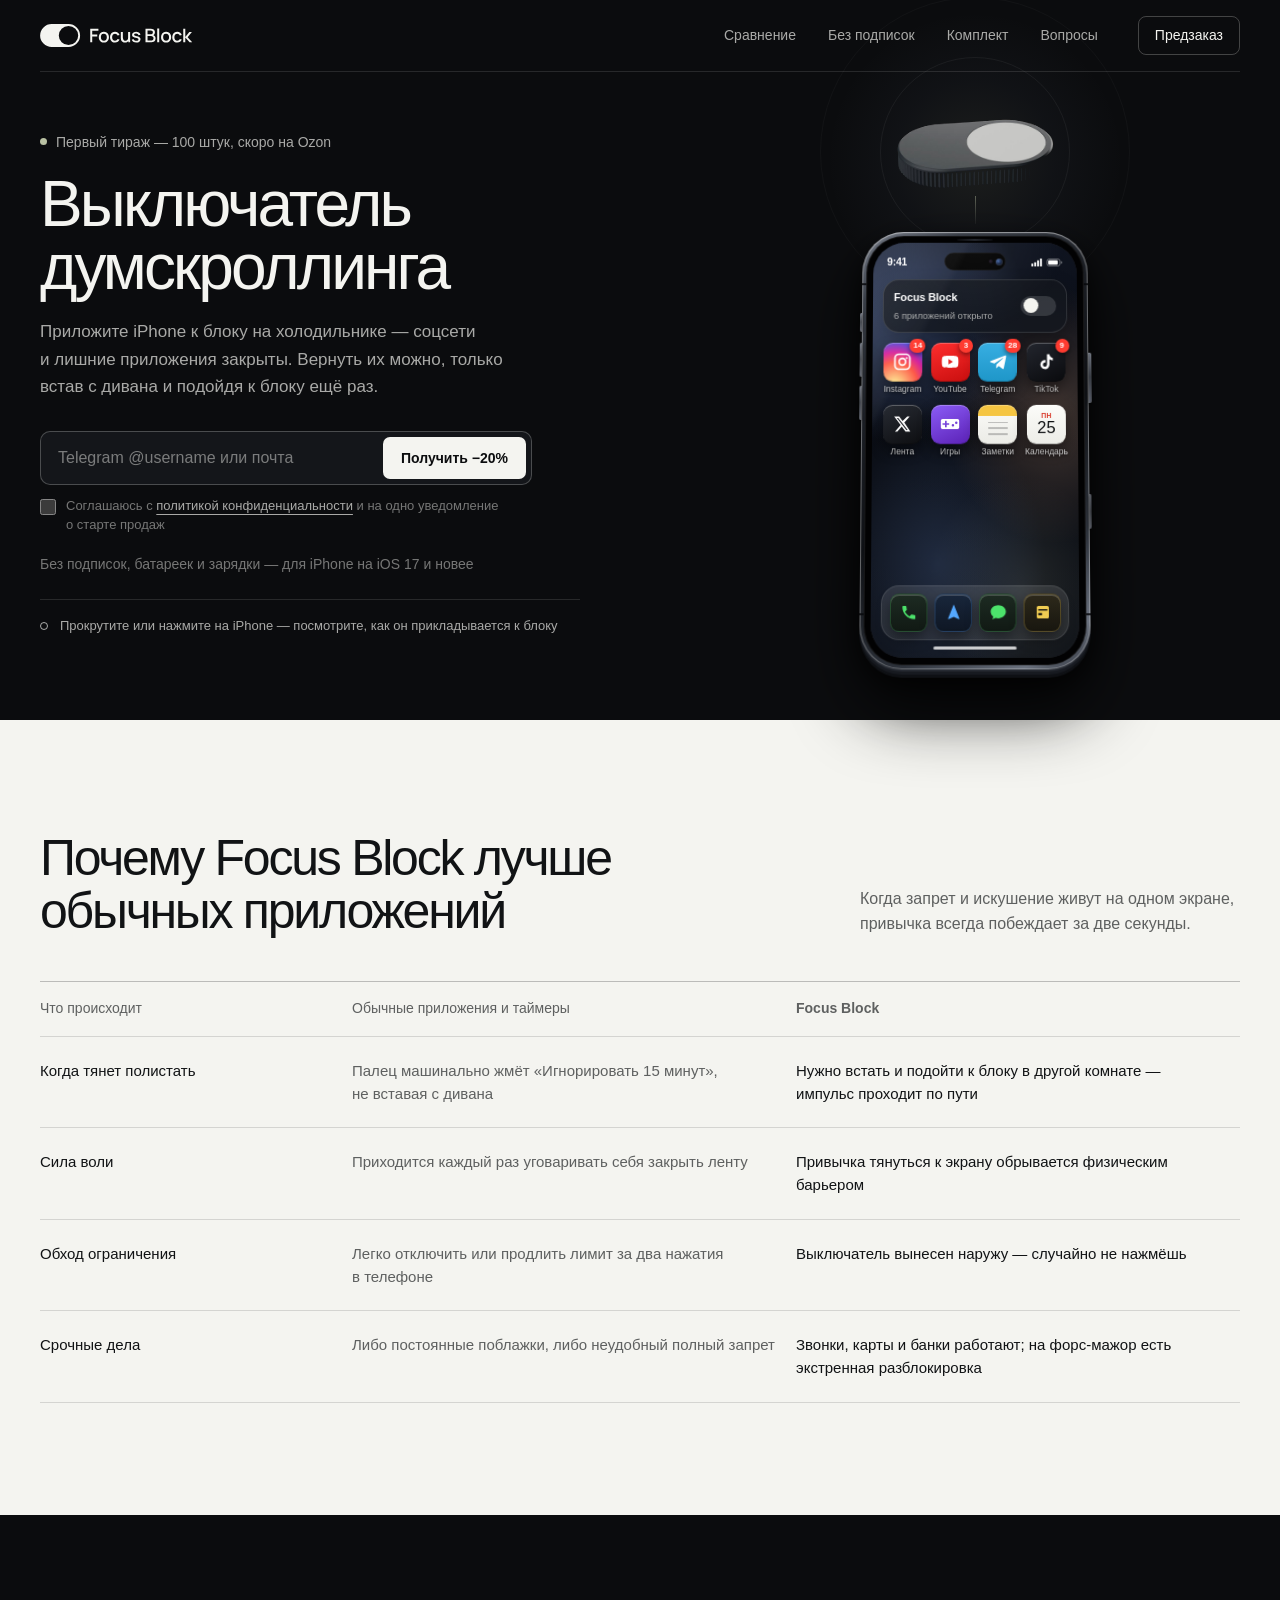
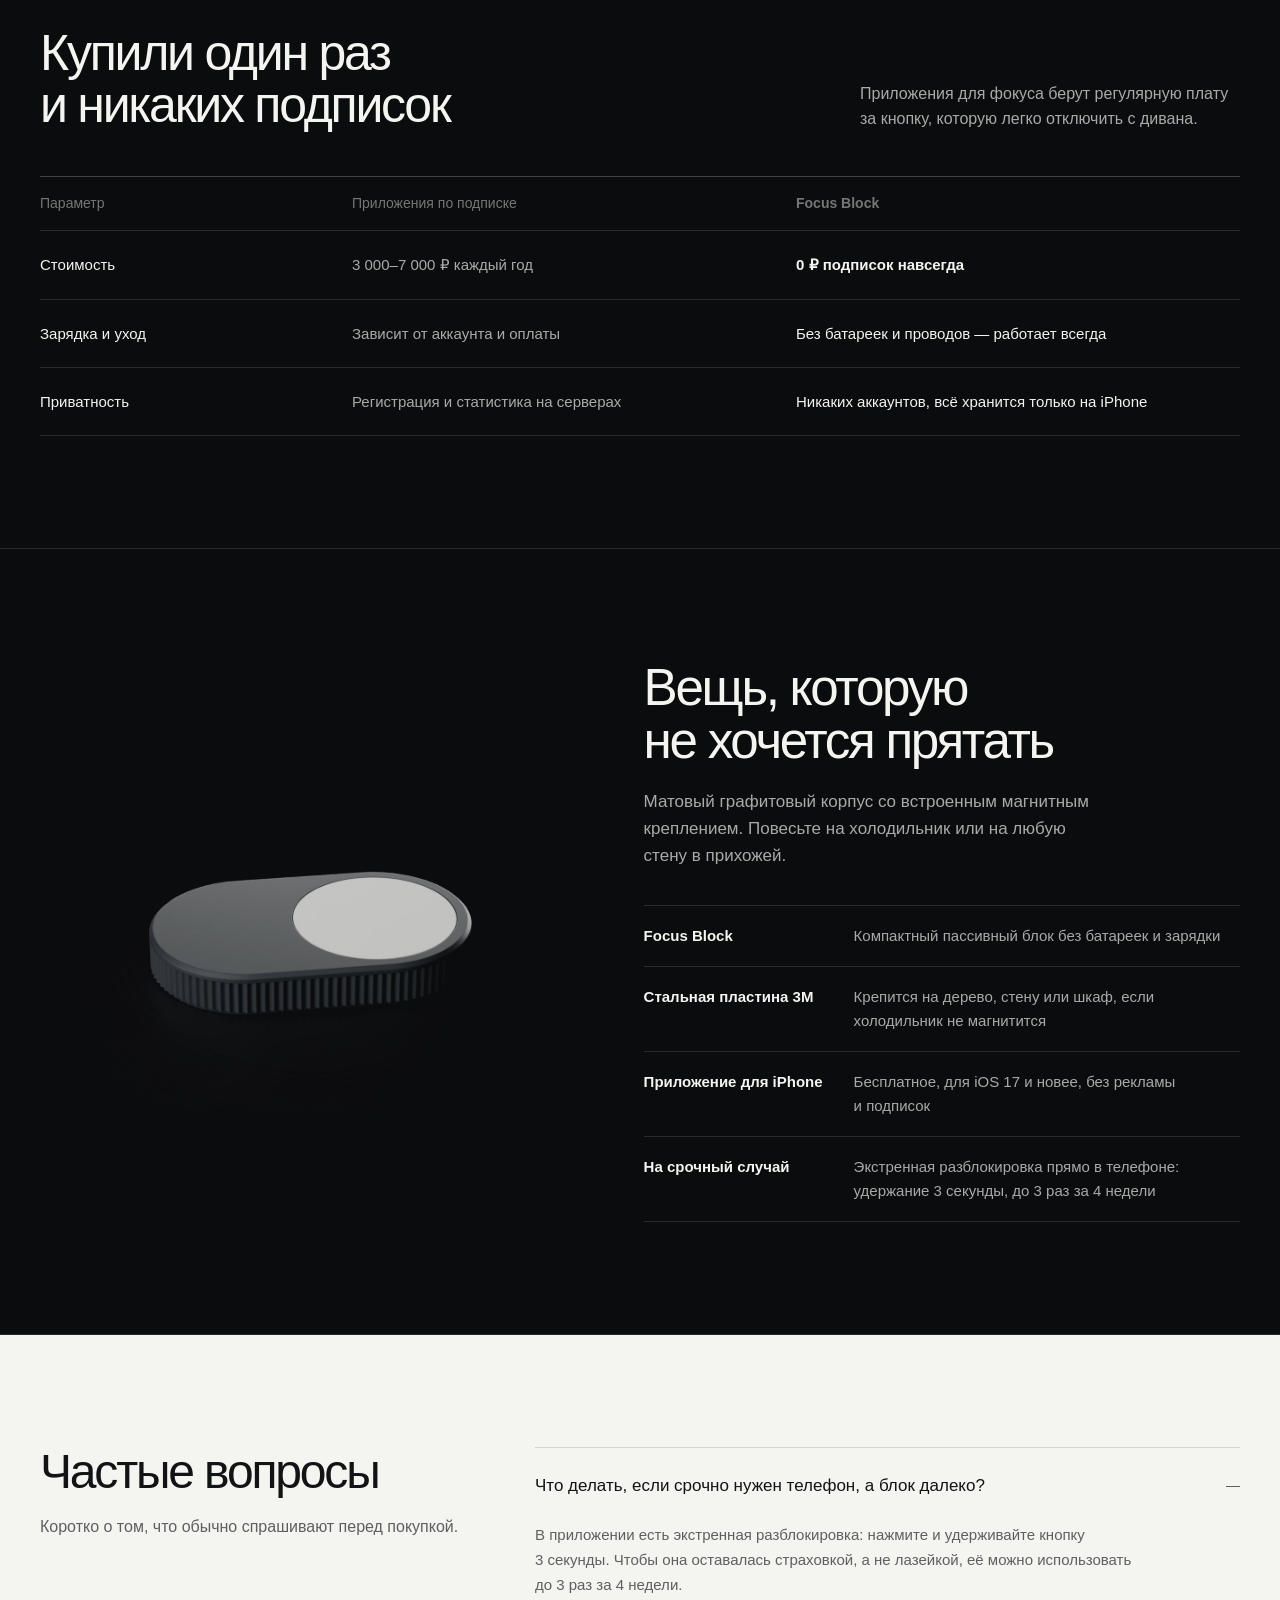
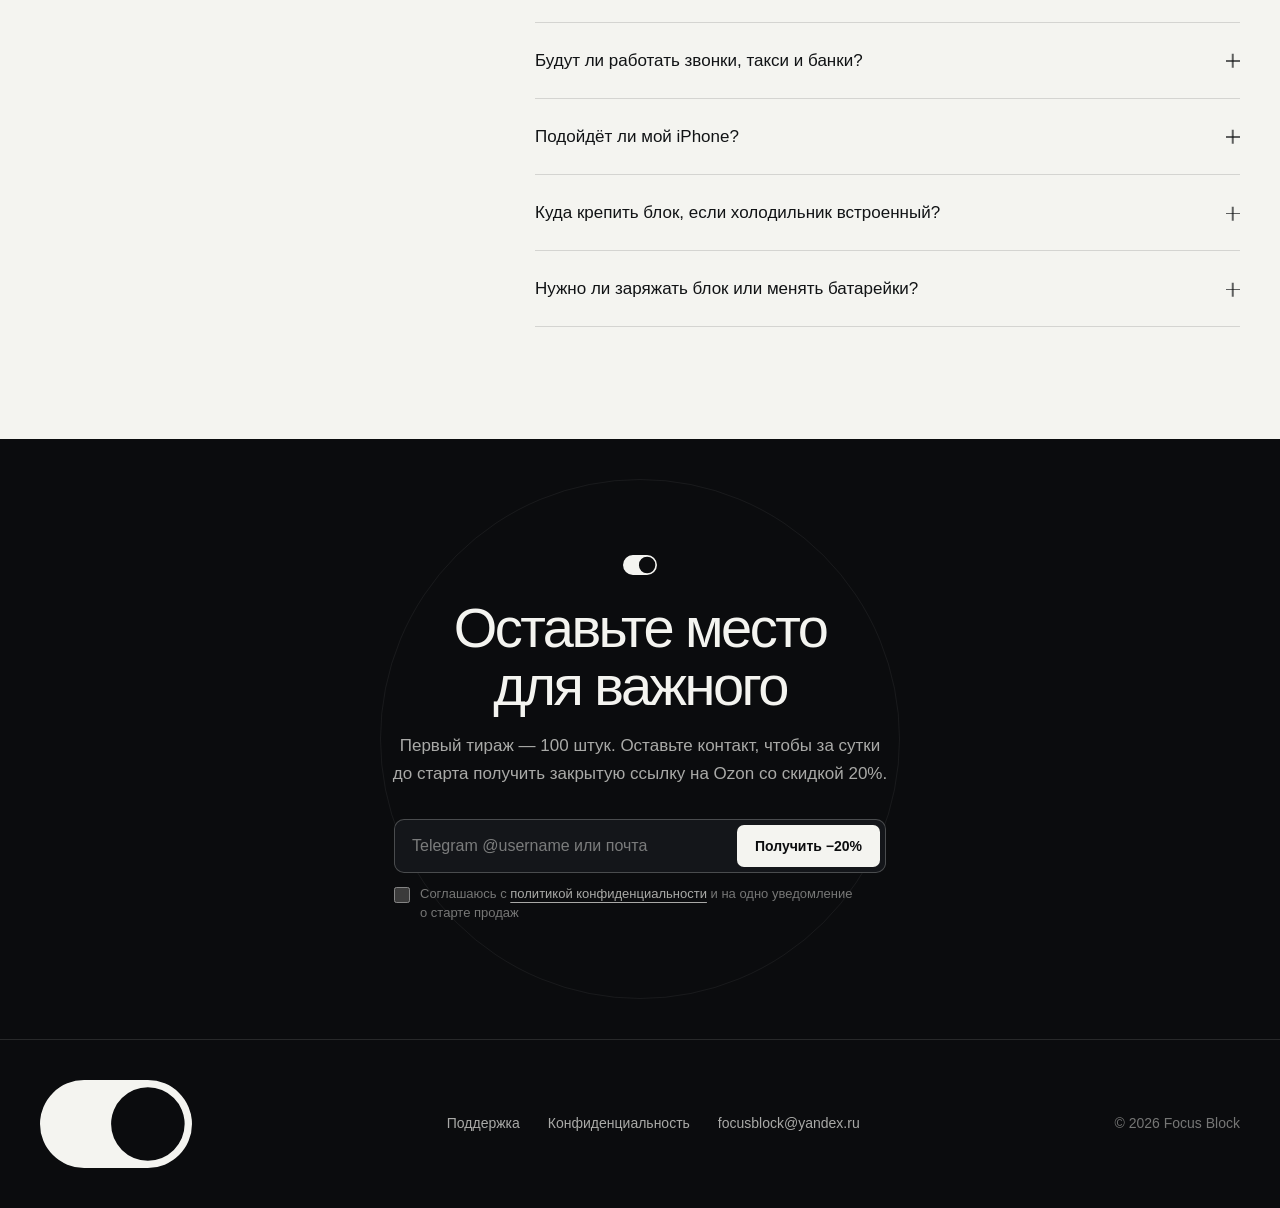
==== commit 230a9e05: "Switch Hero to compact single-screen layout with vertical upright Block + iPhone tap" ====
--- a/index.html
+++ b/index.html
@@ -30,216 +30,215 @@
 </header>
 
 <main>
-  <!-- Unified Hero: Left copy + compact form, Right seamless Focus Block + photorealistic Dark Titanium iPhone -->
-  <section class="hero-track" id="heroTrack" aria-labelledby="hero-title">
-    <div class="hero-sticky">
-      <div class="wrap hero-grid">
-        <div class="hero-copy">
-          <div class="hero-status">
-            <span class="hero-status-dot" aria-hidden="true"></span>
-            <span>Первый тираж — 100 штук, скоро на&nbsp;Ozon</span>
-          </div>
-          <h1 id="hero-title">Выключатель думскроллинга</h1>
-          <p class="hero-lead">Приложите iPhone к&nbsp;блоку на&nbsp;холодильнике — соцсети и&nbsp;лишние приложения закрыты. Вернуть их можно, только встав с&nbsp;дивана и&nbsp;подойдя к&nbsp;блоку ещё раз.</p>
-
-          <div class="preorder-block" id="order">
-            <form class="preorder-form" onsubmit="handlePreorder(event, this)">
-              <div class="preorder-bar">
-                <label for="hero-contact" class="sr-only">Telegram или электронная почта</label>
-                <input id="hero-contact" type="text" name="contact" class="preorder-input" placeholder="Telegram @username или почта" required autocomplete="email" spellcheck="false" enterkeyhint="send">
-                <button type="submit" class="preorder-btn">Получить −20%</button>
-              </div>
-              <label class="consent-row">
-                <input type="checkbox" name="consent" required>
-                <span>Соглашаюсь с&nbsp;<a href="/privacy/">политикой конфиденциальности</a> и&nbsp;на&nbsp;одно уведомление о&nbsp;старте продаж</span>
-              </label>
-              <div class="form-success" role="status" aria-live="polite">
-                Контакт записан. Мы&nbsp;пришлём закрытую ссылку на&nbsp;Ozon со&nbsp;скидкой 20% за&nbsp;сутки до&nbsp;старта.
-              </div>
-            </form>
-          </div>
-
-          <div class="hero-meta">
-            <span>Без подписок, батареек и&nbsp;зарядки — для iPhone на&nbsp;iOS 17 и&nbsp;новее</span>
-          </div>
-
-          <div class="hero-scroll-cue" id="heroScrollCue">
-            <span class="scroll-indicator" aria-hidden="true"></span>
-            <span id="heroScrollText">Прокрутите вниз — посмотрите, как телефон блокирует лишнее у&nbsp;блока</span>
-          </div>
+  <!-- Compact Single-Screen Hero: Left copy + preorder bar, Right vertical Focus Block + upright iPhone 16 Pro -->
+  <section class="hero" id="hero" aria-labelledby="hero-title">
+    <div class="wrap hero-grid">
+      <div class="hero-copy">
+        <div class="hero-status">
+          <span class="hero-status-dot" aria-hidden="true"></span>
+          <span>Первый тираж — 100 штук, скоро на&nbsp;Ozon</span>
         </div>
-
-        <!-- Unified Visual Stage: Real Focus Block + Photorealistic iPhone 16 Pro -->
-        <div class="hero-visual" id="heroVisual" onclick="manualToggleLock()" aria-label="Focus Block и тёмный iPhone: при прокрутке телефон прикладывается к блоку и отвлекающие приложения блокируются">
-          <div class="hero-ambient" aria-hidden="true"></div>
-          <div class="hero-orbit hero-orbit-1" aria-hidden="true"></div>
-          <div class="hero-orbit hero-orbit-2" aria-hidden="true"></div>
-
-          <div class="hero-block">
-            <img class="hero-block-img" src="/img/block.jpg" width="1080" height="760" fetchpriority="high" alt="Focus Block — компактный графитовый блок со светлой круглой вставкой">
-          </div>
-
-          <div class="contact-halo" aria-hidden="true"></div>
-          <div class="contact-wave" aria-hidden="true"></div>
-          <div class="contact-wave contact-wave-2" aria-hidden="true"></div>
-
-          <div class="iphone-rig" id="iphoneRig">
-            <div class="iphone-chassis">
-              <span class="hw-btn hw-action" aria-hidden="true"></span>
-              <span class="hw-btn hw-vol-up" aria-hidden="true"></span>
-              <span class="hw-btn hw-vol-down" aria-hidden="true"></span>
-              <span class="hw-btn hw-power" aria-hidden="true"></span>
-              <span class="hw-btn hw-cam-ctrl" aria-hidden="true"></span>
-              <span class="hw-antenna hw-ant-tl" aria-hidden="true"></span>
-              <span class="hw-antenna hw-ant-tr" aria-hidden="true"></span>
-              <span class="hw-antenna hw-ant-bl" aria-hidden="true"></span>
-              <span class="hw-antenna hw-ant-br" aria-hidden="true"></span>
-              <div class="iphone-contact-rim" aria-hidden="true"></div>
-
-              <div class="iphone-bezel">
-                <div class="iphone-speaker" aria-hidden="true"></div>
-                <div class="iphone-oled">
-                  <div class="iphone-wallpaper" aria-hidden="true"></div>
-                  <div class="iphone-glass-sheen" aria-hidden="true"></div>
-
-                  <!-- Status Bar + Compact Expanding Dynamic Island -->
-                  <div class="ios-top">
-                    <span class="ios-time num">9:41</span>
-                    <div class="dynamic-island" aria-hidden="true">
-                      <span class="island-label">
-                        <span class="island-switch"></span>
-                        <span>Фокус</span>
-                      </span>
-                      <span class="island-sensors">
-                        <span class="island-ir"></span>
-                        <span class="island-lens"></span>
-                      </span>
-                    </div>
-                    <div class="ios-indicators" aria-hidden="true">
-                      <svg width="13" height="9" viewBox="0 0 16 11">
-                        <rect x="0" y="7" width="2.6" height="4" rx="0.8"/>
-                        <rect x="4" y="5" width="2.6" height="6" rx="0.8"/>
-                        <rect x="8" y="2.5" width="2.6" height="8.5" rx="0.8"/>
-                        <rect x="12" y="0" width="2.6" height="11" rx="0.8"/>
-                      </svg>
-                      <svg width="19" height="9" viewBox="0 0 24 12">
-                        <rect x="0.75" y="0.75" width="19.5" height="10.5" rx="3" fill="none" stroke="rgba(255,255,255,0.45)" stroke-width="1.3"/>
-                        <rect x="2.5" y="2.5" width="14.5" height="7" rx="1.6" fill="#ffffff"/>
-                        <path d="M22 4.2v3.6a1.4 1.4 0 0 0 0-3.6z" fill="rgba(255,255,255,0.45)"/>
-                      </svg>
-                    </div>
-                  </div>
-
-                  <!-- Focus Block Native Widget -->
-                  <div class="fb-widget">
-                    <div class="fb-widget-left">
-                      <span class="fb-widget-title">Focus Block</span>
-                      <span class="fb-widget-sub" id="widgetStatus">6 приложений открыто</span>
-                    </div>
-                    <div class="fb-toggle" aria-hidden="true">
-                      <div class="fb-toggle-knob"></div>
-                    </div>
-                  </div>
-
-                  <!-- Realistic 4-col iOS Home Screen Grid -->
-                  <div class="ios-grid">
-                    <!-- Row 1: Distracting Apps (Lock on touch) -->
-                    <div class="ios-app is-distracting">
-                      <div class="ios-icon ic-ig">
-                        <span class="ios-badge num">14</span>
-                        <svg viewBox="0 0 24 24"><path d="M7.8 2h8.4C19.4 2 22 4.6 22 7.8v8.4a5.8 5.8 0 0 1-5.8 5.8H7.8C4.6 22 2 19.4 2 16.2V7.8A5.8 5.8 0 0 1 7.8 2zm0 2A3.8 3.8 0 0 0 4 7.8v8.4A3.8 3.8 0 0 0 7.8 20h8.4a3.8 3.8 0 0 0 3.8-3.8V7.8A3.8 3.8 0 0 0 16.2 4H7.8zm4.2 3a5 5 0 1 1 0 10 5 5 0 0 1 0-10zm0 2a3 3 0 1 0 0 6 3 3 0 0 0 0-6zm5.3-2.6a1.1 1.1 0 1 1 0 2.2 1.1 1.1 0 0 1 0-2.2z"/></svg>
-                        <span class="ios-shield" aria-hidden="true"><svg viewBox="0 0 24 24"><path d="M6 2v6h.01L6 8.01 10 12l-4 4 .01.01H6V22h12v-5.99h-.01L18 16l-4-4 4-3.99-.01-.01H18V2H6zm10 14.5V20H8v-3.5l4-4 4 4zm-4-5-4-4V4h8v3.5l-4 4z"/></svg></span>
-                      </div>
-                      <span class="ios-label">Instagram</span>
-                    </div>
-
-                    <div class="ios-app is-distracting">
-                      <div class="ios-icon ic-yt">
-                        <span class="ios-badge num">3</span>
-                        <svg viewBox="0 0 24 24"><path d="M21.6 7.2a2.7 2.7 0 0 0-1.9-1.9C18 4.8 12 4.8 12 4.8s-6 0-7.7.5a2.7 2.7 0 0 0-1.9 1.9C2 8.9 2 12 2 12s0 3.1.4 4.8a2.7 2.7 0 0 0 1.9 1.9c1.7.5 7.7.5 7.7.5s6 0 7.7-.5a2.7 2.7 0 0 0 1.9-1.9c.4-1.7.4-4.8.4-4.8s0-3.1-.4-4.8zM10 15.2V8.8L15.4 12 10 15.2z"/></svg>
-                        <span class="ios-shield" aria-hidden="true"><svg viewBox="0 0 24 24"><path d="M6 2v6h.01L6 8.01 10 12l-4 4 .01.01H6V22h12v-5.99h-.01L18 16l-4-4 4-3.99-.01-.01H18V2H6zm10 14.5V20H8v-3.5l4-4 4 4zm-4-5-4-4V4h8v3.5l-4 4z"/></svg></span>
-                      </div>
-                      <span class="ios-label">YouTube</span>
-                    </div>
-
-                    <div class="ios-app is-distracting">
-                      <div class="ios-icon ic-tg">
-                        <span class="ios-badge num">28</span>
-                        <svg viewBox="0 0 24 24"><path d="M20.7 4.6 3.5 11.2c-1.2.5-1.2 1.1-.2 1.4l4.4 1.4 10.2-6.4c.5-.3.9-.1.5.2l-8.2 7.4-.3 4.5c.4 0 .6-.2.9-.4l2.2-2.1 4.5 3.3c.8.5 1.4.2 1.6-.8l2.9-13.8c.3-1.2-.5-1.7-1.3-1.3z"/></svg>
-                        <span class="ios-shield" aria-hidden="true"><svg viewBox="0 0 24 24"><path d="M6 2v6h.01L6 8.01 10 12l-4 4 .01.01H6V22h12v-5.99h-.01L18 16l-4-4 4-3.99-.01-.01H18V2H6zm10 14.5V20H8v-3.5l4-4 4 4zm-4-5-4-4V4h8v3.5l-4 4z"/></svg></span>
-                      </div>
-                      <span class="ios-label">Telegram</span>
-                    </div>
-
-                    <div class="ios-app is-distracting">
-                      <div class="ios-icon ic-tt">
-                        <span class="ios-badge num">9</span>
-                        <svg viewBox="0 0 24 24"><path d="M16.6 5.8A4.2 4.2 0 0 1 15.5 3h-3v12.4a2.5 2.5 0 1 1-1.8-2.4V9.9a5.5 5.5 0 1 0 4.8 5.5V9.1a7.1 7.1 0 0 0 4 1.3V7.4a4.2 4.2 0 0 1-2.9-1.6z"/></svg>
-                        <span class="ios-shield" aria-hidden="true"><svg viewBox="0 0 24 24"><path d="M6 2v6h.01L6 8.01 10 12l-4 4 .01.01H6V22h12v-5.99h-.01L18 16l-4-4 4-3.99-.01-.01H18V2H6zm10 14.5V20H8v-3.5l4-4 4 4zm-4-5-4-4V4h8v3.5l-4 4z"/></svg></span>
-                      </div>
-                      <span class="ios-label">TikTok</span>
-                    </div>
-
-                    <!-- Row 2: 2 Distracting + 2 Essential (Notes & Calendar stay open!) -->
-                    <div class="ios-app is-distracting">
-                      <div class="ios-icon ic-x">
-                        <svg viewBox="0 0 24 24"><path d="M18.2 3h2.9l-6.4 7.3L22 21h-5.8l-4.6-6-5.2 6H3.5l6.8-7.8L2.5 3h6l4.1 5.4L18.2 3zm-1 16.2h1.6L7.4 4.7H5.7l11.5 14.5z"/></svg>
-                        <span class="ios-shield" aria-hidden="true"><svg viewBox="0 0 24 24"><path d="M6 2v6h.01L6 8.01 10 12l-4 4 .01.01H6V22h12v-5.99h-.01L18 16l-4-4 4-3.99-.01-.01H18V2H6zm10 14.5V20H8v-3.5l4-4 4 4zm-4-5-4-4V4h8v3.5l-4 4z"/></svg></span>
-                      </div>
-                      <span class="ios-label">Лента</span>
-                    </div>
-
-                    <div class="ios-app is-distracting">
-                      <div class="ios-icon ic-games">
-                        <svg viewBox="0 0 24 24"><path d="M21 6H3c-1.1 0-2 .9-2 2v8c0 1.1.9 2 2 2h18c1.1 0 2-.9 2-2V8c0-1.1-.9-2-2-2zm-10 7H8v3H6v-3H3v-2h3V8h2v3h3v2zm4.5 2a1.5 1.5 0 1 1 0-3 1.5 1.5 0 0 1 0 3zm4-3a1.5 1.5 0 1 1 0-3 1.5 1.5 0 0 1 0 3z"/></svg>
-                        <span class="ios-shield" aria-hidden="true"><svg viewBox="0 0 24 24"><path d="M6 2v6h.01L6 8.01 10 12l-4 4 .01.01H6V22h12v-5.99h-.01L18 16l-4-4 4-3.99-.01-.01H18V2H6zm10 14.5V20H8v-3.5l4-4 4 4zm-4-5-4-4V4h8v3.5l-4 4z"/></svg></span>
-                      </div>
-                      <span class="ios-label">Игры</span>
-                    </div>
-
-                    <div class="ios-app">
-                      <div class="ios-icon ic-notes">
-                        <div class="ic-notes-lines" aria-hidden="true"><span></span><span></span><span></span></div>
-                      </div>
-                      <span class="ios-label">Заметки</span>
-                    </div>
-
-                    <div class="ios-app">
-                      <div class="ios-icon ic-cal num">
-                        <span class="ic-cal-day">ПН</span>
-                        <span class="ic-cal-num">25</span>
-                      </div>
-                      <span class="ios-label">Календарь</span>
-                    </div>
-                  </div>
-
-                  <!-- Focus Block Real Shield Toast (appears when locked) -->
-                  <div class="ios-lock-toast" aria-hidden="true">
-                    <img src="/img/mark.svg" alt="" class="toast-mark" width="24" height="14">
-                    <div class="toast-text">
-                      <strong>Заблокировано</strong>
-                      <span>Откроется у Focus Block</span>
-                    </div>
-                  </div>
-
-                  <!-- Essential iOS 18 Dock (Always Unlocked) -->
-                  <div>
-                    <div class="ios-dock">
-                      <div class="ios-icon ic-phone" aria-hidden="true">
-                        <svg viewBox="0 0 24 24"><path d="M18.9 15.6c-1.1 0-2.2-.2-3.2-.5-.4-.1-.9 0-1.2.3l-1.9 1.9c-2.6-1.3-4.7-3.4-6-6l1.9-1.9c.3-.3.4-.8.3-1.2-.3-1-.5-2.1-.5-3.2 0-.6-.5-1.1-1.1-1.1H4.4C3.8 3.9 3 4.3 3 5c0 8.8 7.2 16 16 16 .7 0 1.1-.8 1.1-1.4v-2.8c0-.7-.5-1.2-1.2-1.2z"/></svg>
-                      </div>
-                      <div class="ios-icon ic-maps" aria-hidden="true">
-                        <svg viewBox="0 0 24 24"><path d="M12 2L4.5 20.3l.7.7L12 18l6.8 3 .7-.7L12 2z"/></svg>
-                      </div>
-                      <div class="ios-icon ic-msg" aria-hidden="true">
-                        <svg viewBox="0 0 24 24"><path d="M12 3C6.5 3 2 6.8 2 11.4c0 2.5 1.3 4.8 3.4 6.3-.2 1.3-.9 2.6-1.6 3.3 1.7-.1 3.5-.7 4.9-1.6 1 .3 2.1.5 3.3.5 5.5 0 10-3.8 10-8.5S17.5 3 12 3z"/></svg>
-                      </div>
-                      <div class="ios-icon ic-bank" aria-hidden="true">
-                        <svg viewBox="0 0 24 24"><path d="M4 6a2 2 0 0 1 2-2h12a2 2 0 0 1 2 2v12a2 2 0 0 1-2 2H6a2 2 0 0 1-2-2V6zm2 2v2h12V8H6zm0 5v3h5v-3H6z"/></svg>
-                      </div>
-                    </div>
-                    <div class="ios-home-bar" aria-hidden="true"></div>
-                  </div>
+        <h1 id="hero-title">Выключатель думскроллинга</h1>
+        <p class="hero-lead">Приложите iPhone к&nbsp;блоку на&nbsp;холодильнике — соцсети и&nbsp;лишние приложения закрыты. Вернуть их можно, только встав с&nbsp;дивана и&nbsp;подойдя к&nbsp;блоку ещё раз.</p>
+
+        <div class="preorder-block" id="order">
+          <form class="preorder-form" onsubmit="handlePreorder(event, this)">
+            <div class="preorder-bar">
+              <label for="hero-contact" class="sr-only">Telegram или электронная почта</label>
+              <input id="hero-contact" type="text" name="contact" class="preorder-input" placeholder="Telegram @username или почта" required autocomplete="email" spellcheck="false" enterkeyhint="send">
+              <button type="submit" class="preorder-btn">Получить −20%</button>
+            </div>
+            <label class="consent-row">
+              <input type="checkbox" name="consent" required>
+              <span>Соглашаюсь с&nbsp;<a href="/privacy/">политикой конфиденциальности</a> и&nbsp;на&nbsp;одно уведомление о&nbsp;старте продаж</span>
+            </label>
+            <div class="form-success" role="status" aria-live="polite">
+              Контакт записан. Мы&nbsp;пришлём закрытую ссылку на&nbsp;Ozon со&nbsp;скидкой 20% за&nbsp;сутки до&nbsp;старта.
+            </div>
+          </form>
+        </div>
+
+        <div class="hero-meta">
+          <span>Без подписок, батареек и&nbsp;зарядки — для iPhone на&nbsp;iOS 17 и&nbsp;новее</span>
+        </div>
+
+        <div class="hero-scroll-cue" id="heroScrollCue">
+          <span class="scroll-indicator" aria-hidden="true"></span>
+          <span id="heroScrollText">Прокрутите или нажмите на&nbsp;iPhone — посмотрите, как он прикладывается к&nbsp;блоку</span>
+        </div>
+      </div>
+
+      <!-- Right Vertical Hardware Stage: Focus Block above, upright Dark Titanium iPhone directly below -->
+      <div class="hero-visual" id="heroVisual" onclick="manualToggleLock()" aria-label="Focus Block и тёмный iPhone: при прокрутке телефон поднимается к блоку и отвлекающие приложения блокируются">
+        <div class="hero-ambient" aria-hidden="true"></div>
+        <div class="hero-orbit hero-orbit-1" aria-hidden="true"></div>
+        <div class="hero-orbit hero-orbit-2" aria-hidden="true"></div>
+
+        <div class="hero-block">
+          <img class="hero-block-img" src="/img/block.jpg" width="1080" height="760" fetchpriority="high" alt="Focus Block — компактный графитовый блок со светлой круглой вставкой">
+        </div>
+
+        <div class="tap-guide" aria-hidden="true"></div>
+        <div class="contact-halo" aria-hidden="true"></div>
+        <div class="contact-wave" aria-hidden="true"></div>
+        <div class="contact-wave contact-wave-2" aria-hidden="true"></div>
+
+        <div class="iphone-rig" id="iphoneRig">
+          <div class="iphone-chassis">
+            <span class="hw-btn hw-action" aria-hidden="true"></span>
+            <span class="hw-btn hw-vol-up" aria-hidden="true"></span>
+            <span class="hw-btn hw-vol-down" aria-hidden="true"></span>
+            <span class="hw-btn hw-power" aria-hidden="true"></span>
+            <span class="hw-btn hw-cam-ctrl" aria-hidden="true"></span>
+            <span class="hw-antenna hw-ant-tl" aria-hidden="true"></span>
+            <span class="hw-antenna hw-ant-tr" aria-hidden="true"></span>
+            <span class="hw-antenna hw-ant-bl" aria-hidden="true"></span>
+            <span class="hw-antenna hw-ant-br" aria-hidden="true"></span>
+            <div class="iphone-contact-rim" aria-hidden="true"></div>
+
+            <div class="iphone-bezel">
+              <div class="iphone-speaker" aria-hidden="true"></div>
+              <div class="iphone-oled">
+                <div class="iphone-wallpaper" aria-hidden="true"></div>
+                <div class="iphone-glass-sheen" aria-hidden="true"></div>
+
+                <!-- Status Bar + Compact Expanding Dynamic Island -->
+                <div class="ios-top">
+                  <span class="ios-time num">9:41</span>
+                  <div class="dynamic-island" aria-hidden="true">
+                    <span class="island-label">
+                      <span class="island-switch"></span>
+                      <span>Фокус</span>
+                    </span>
+                    <span class="island-sensors">
+                      <span class="island-ir"></span>
+                      <span class="island-lens"></span>
+                    </span>
+                  </div>
+                  <div class="ios-indicators" aria-hidden="true">
+                    <svg width="12" height="8" viewBox="0 0 16 11">
+                      <rect x="0" y="7" width="2.6" height="4" rx="0.8"/>
+                      <rect x="4" y="5" width="2.6" height="6" rx="0.8"/>
+                      <rect x="8" y="2.5" width="2.6" height="8.5" rx="0.8"/>
+                      <rect x="12" y="0" width="2.6" height="11" rx="0.8"/>
+                    </svg>
+                    <svg width="17" height="8" viewBox="0 0 24 12">
+                      <rect x="0.75" y="0.75" width="19.5" height="10.5" rx="3" fill="none" stroke="rgba(255,255,255,0.45)" stroke-width="1.3"/>
+                      <rect x="2.5" y="2.5" width="14.5" height="7" rx="1.6" fill="#ffffff"/>
+                      <path d="M22 4.2v3.6a1.4 1.4 0 0 0 0-3.6z" fill="rgba(255,255,255,0.45)"/>
+                    </svg>
+                  </div>
+                </div>
+
+                <!-- Focus Block Native Widget -->
+                <div class="fb-widget">
+                  <div class="fb-widget-left">
+                    <span class="fb-widget-title">Focus Block</span>
+                    <span class="fb-widget-sub" id="widgetStatus">6 приложений открыто</span>
+                  </div>
+                  <div class="fb-toggle" aria-hidden="true">
+                    <div class="fb-toggle-knob"></div>
+                  </div>
+                </div>
+
+                <!-- Realistic 4-col iOS Home Screen Grid -->
+                <div class="ios-grid">
+                  <!-- Row 1: Distracting Apps (Lock on touch) -->
+                  <div class="ios-app is-distracting">
+                    <div class="ios-icon ic-ig">
+                      <span class="ios-badge num">14</span>
+                      <svg viewBox="0 0 24 24"><path d="M7.8 2h8.4C19.4 2 22 4.6 22 7.8v8.4a5.8 5.8 0 0 1-5.8 5.8H7.8C4.6 22 2 19.4 2 16.2V7.8A5.8 5.8 0 0 1 7.8 2zm0 2A3.8 3.8 0 0 0 4 7.8v8.4A3.8 3.8 0 0 0 7.8 20h8.4a3.8 3.8 0 0 0 3.8-3.8V7.8A3.8 3.8 0 0 0 16.2 4H7.8zm4.2 3a5 5 0 1 1 0 10 5 5 0 0 1 0-10zm0 2a3 3 0 1 0 0 6 3 3 0 0 0 0-6zm5.3-2.6a1.1 1.1 0 1 1 0 2.2 1.1 1.1 0 0 1 0-2.2z"/></svg>
+                      <span class="ios-shield" aria-hidden="true"><svg viewBox="0 0 24 24"><path d="M6 2v6h.01L6 8.01 10 12l-4 4 .01.01H6V22h12v-5.99h-.01L18 16l-4-4 4-3.99-.01-.01H18V2H6zm10 14.5V20H8v-3.5l4-4 4 4zm-4-5-4-4V4h8v3.5l-4 4z"/></svg></span>
+                    </div>
+                    <span class="ios-label">Instagram</span>
+                  </div>
+
+                  <div class="ios-app is-distracting">
+                    <div class="ios-icon ic-yt">
+                      <span class="ios-badge num">3</span>
+                      <svg viewBox="0 0 24 24"><path d="M21.6 7.2a2.7 2.7 0 0 0-1.9-1.9C18 4.8 12 4.8 12 4.8s-6 0-7.7.5a2.7 2.7 0 0 0-1.9 1.9C2 8.9 2 12 2 12s0 3.1.4 4.8a2.7 2.7 0 0 0 1.9 1.9c1.7.5 7.7.5 7.7.5s6 0 7.7-.5a2.7 2.7 0 0 0 1.9-1.9c.4-1.7.4-4.8.4-4.8s0-3.1-.4-4.8zM10 15.2V8.8L15.4 12 10 15.2z"/></svg>
+                      <span class="ios-shield" aria-hidden="true"><svg viewBox="0 0 24 24"><path d="M6 2v6h.01L6 8.01 10 12l-4 4 .01.01H6V22h12v-5.99h-.01L18 16l-4-4 4-3.99-.01-.01H18V2H6zm10 14.5V20H8v-3.5l4-4 4 4zm-4-5-4-4V4h8v3.5l-4 4z"/></svg></span>
+                    </div>
+                    <span class="ios-label">YouTube</span>
+                  </div>
+
+                  <div class="ios-app is-distracting">
+                    <div class="ios-icon ic-tg">
+                      <span class="ios-badge num">28</span>
+                      <svg viewBox="0 0 24 24"><path d="M20.7 4.6 3.5 11.2c-1.2.5-1.2 1.1-.2 1.4l4.4 1.4 10.2-6.4c.5-.3.9-.1.5.2l-8.2 7.4-.3 4.5c.4 0 .6-.2.9-.4l2.2-2.1 4.5 3.3c.8.5 1.4.2 1.6-.8l2.9-13.8c.3-1.2-.5-1.7-1.3-1.3z"/></svg>
+                      <span class="ios-shield" aria-hidden="true"><svg viewBox="0 0 24 24"><path d="M6 2v6h.01L6 8.01 10 12l-4 4 .01.01H6V22h12v-5.99h-.01L18 16l-4-4 4-3.99-.01-.01H18V2H6zm10 14.5V20H8v-3.5l4-4 4 4zm-4-5-4-4V4h8v3.5l-4 4z"/></svg></span>
+                    </div>
+                    <span class="ios-label">Telegram</span>
+                  </div>
+
+                  <div class="ios-app is-distracting">
+                    <div class="ios-icon ic-tt">
+                      <span class="ios-badge num">9</span>
+                      <svg viewBox="0 0 24 24"><path d="M16.6 5.8A4.2 4.2 0 0 1 15.5 3h-3v12.4a2.5 2.5 0 1 1-1.8-2.4V9.9a5.5 5.5 0 1 0 4.8 5.5V9.1a7.1 7.1 0 0 0 4 1.3V7.4a4.2 4.2 0 0 1-2.9-1.6z"/></svg>
+                      <span class="ios-shield" aria-hidden="true"><svg viewBox="0 0 24 24"><path d="M6 2v6h.01L6 8.01 10 12l-4 4 .01.01H6V22h12v-5.99h-.01L18 16l-4-4 4-3.99-.01-.01H18V2H6zm10 14.5V20H8v-3.5l4-4 4 4zm-4-5-4-4V4h8v3.5l-4 4z"/></svg></span>
+                    </div>
+                    <span class="ios-label">TikTok</span>
+                  </div>
+
+                  <!-- Row 2: 2 Distracting + 2 Essential (Notes & Calendar stay open) -->
+                  <div class="ios-app is-distracting">
+                    <div class="ios-icon ic-x">
+                      <svg viewBox="0 0 24 24"><path d="M18.2 3h2.9l-6.4 7.3L22 21h-5.8l-4.6-6-5.2 6H3.5l6.8-7.8L2.5 3h6l4.1 5.4L18.2 3zm-1 16.2h1.6L7.4 4.7H5.7l11.5 14.5z"/></svg>
+                      <span class="ios-shield" aria-hidden="true"><svg viewBox="0 0 24 24"><path d="M6 2v6h.01L6 8.01 10 12l-4 4 .01.01H6V22h12v-5.99h-.01L18 16l-4-4 4-3.99-.01-.01H18V2H6zm10 14.5V20H8v-3.5l4-4 4 4zm-4-5-4-4V4h8v3.5l-4 4z"/></svg></span>
+                    </div>
+                    <span class="ios-label">Лента</span>
+                  </div>
+
+                  <div class="ios-app is-distracting">
+                    <div class="ios-icon ic-games">
+                      <svg viewBox="0 0 24 24"><path d="M21 6H3c-1.1 0-2 .9-2 2v8c0 1.1.9 2 2 2h18c1.1 0 2-.9 2-2V8c0-1.1-.9-2-2-2zm-10 7H8v3H6v-3H3v-2h3V8h2v3h3v2zm4.5 2a1.5 1.5 0 1 1 0-3 1.5 1.5 0 0 1 0 3zm4-3a1.5 1.5 0 1 1 0-3 1.5 1.5 0 0 1 0 3z"/></svg>
+                      <span class="ios-shield" aria-hidden="true"><svg viewBox="0 0 24 24"><path d="M6 2v6h.01L6 8.01 10 12l-4 4 .01.01H6V22h12v-5.99h-.01L18 16l-4-4 4-3.99-.01-.01H18V2H6zm10 14.5V20H8v-3.5l4-4 4 4zm-4-5-4-4V4h8v3.5l-4 4z"/></svg></span>
+                    </div>
+                    <span class="ios-label">Игры</span>
+                  </div>
+
+                  <div class="ios-app">
+                    <div class="ios-icon ic-notes">
+                      <div class="ic-notes-lines" aria-hidden="true"><span></span><span></span><span></span></div>
+                    </div>
+                    <span class="ios-label">Заметки</span>
+                  </div>
+
+                  <div class="ios-app">
+                    <div class="ios-icon ic-cal num">
+                      <span class="ic-cal-day">ПН</span>
+                      <span class="ic-cal-num">25</span>
+                    </div>
+                    <span class="ios-label">Календарь</span>
+                  </div>
+                </div>
+
+                <!-- Focus Block Real Shield Toast (appears when locked) -->
+                <div class="ios-lock-toast" aria-hidden="true">
+                  <img src="/img/mark.svg" alt="" class="toast-mark" width="22" height="13">
+                  <div class="toast-text">
+                    <strong>Заблокировано</strong>
+                    <span>Откроется у Focus Block</span>
+                  </div>
+                </div>
+
+                <!-- Essential iOS 18 Dock (Always Unlocked) -->
+                <div>
+                  <div class="ios-dock">
+                    <div class="ios-icon ic-phone" aria-hidden="true">
+                      <svg viewBox="0 0 24 24"><path d="M18.9 15.6c-1.1 0-2.2-.2-3.2-.5-.4-.1-.9 0-1.2.3l-1.9 1.9c-2.6-1.3-4.7-3.4-6-6l1.9-1.9c.3-.3.4-.8.3-1.2-.3-1-.5-2.1-.5-3.2 0-.6-.5-1.1-1.1-1.1H4.4C3.8 3.9 3 4.3 3 5c0 8.8 7.2 16 16 16 .7 0 1.1-.8 1.1-1.4v-2.8c0-.7-.5-1.2-1.2-1.2z"/></svg>
+                    </div>
+                    <div class="ios-icon ic-maps" aria-hidden="true">
+                      <svg viewBox="0 0 24 24"><path d="M12 2L4.5 20.3l.7.7L12 18l6.8 3 .7-.7L12 2z"/></svg>
+                    </div>
+                    <div class="ios-icon ic-msg" aria-hidden="true">
+                      <svg viewBox="0 0 24 24"><path d="M12 3C6.5 3 2 6.8 2 11.4c0 2.5 1.3 4.8 3.4 6.3-.2 1.3-.9 2.6-1.6 3.3 1.7-.1 3.5-.7 4.9-1.6 1 .3 2.1.5 3.3.5 5.5 0 10-3.8 10-8.5S17.5 3 12 3z"/></svg>
+                    </div>
+                    <div class="ios-icon ic-bank" aria-hidden="true">
+                      <svg viewBox="0 0 24 24"><path d="M4 6a2 2 0 0 1 2-2h12a2 2 0 0 1 2 2v12a2 2 0 0 1-2 2H6a2 2 0 0 1-2-2V6zm2 2v2h12V8H6zm0 5v3h5v-3H6z"/></svg>
+                    </div>
+                  </div>
+                  <div class="ios-home-bar" aria-hidden="true"></div>
                 </div>
               </div>
             </div>
@@ -473,33 +472,34 @@
 </footer>
 
 <script>
-  // Unified Hero Scroll-Driven Animation: Dark Titanium iPhone taps Focus Block
+  // Vertical Hero Scroll-Driven Animation: Upright iPhone glides straight up to touch Focus Block
   (() => {
-    const track = document.getElementById("heroTrack");
+    const hero = document.getElementById("hero");
     const visual = document.getElementById("heroVisual");
     const rig = document.getElementById("iphoneRig");
     const widgetStatus = document.getElementById("widgetStatus");
     const scrollText = document.getElementById("heroScrollText");
-    if (!track || !visual || !rig) return;
+    if (!hero || !visual || !rig) return;
 
     const reduced = window.matchMedia("(prefers-reduced-motion: reduce)").matches;
     let locked = false;
     let manualOverride = null;
     let raf = 0;
 
+    const easeOut = (t) => 1 - Math.pow(1 - t, 3);
     const easeInOut = (t) => (t < 0.5 ? 2 * t * t : 1 - Math.pow(-2 * t + 2, 2) / 2);
 
     const setLockedState = (next, triggerPulse) => {
       if (next === locked) return;
       locked = next;
-      track.classList.toggle("is-locked", locked);
+      hero.classList.toggle("is-locked", locked);
       if (widgetStatus) {
         widgetStatus.textContent = locked ? "6 приложений на паузе" : "6 приложений открыто";
       }
       if (scrollText) {
         scrollText.textContent = locked
           ? "Фокус включён — соцсети и лишние приложения закрыты до следующего касания"
-          : "Прокрутите вниз — посмотрите, как телефон блокирует лишнее у блока";
+          : "Прокрутите или нажмите на iPhone — посмотрите, как он прикладывается к блоку";
       }
       if (locked && triggerPulse) {
         visual.classList.remove("pulse-active");
@@ -519,88 +519,80 @@
 
       let p = 0;
       if (isDesktop) {
-        const rect = track.getBoundingClientRect();
-        const scrollable = Math.max(1, track.offsetHeight - window.innerHeight);
-        p = Math.max(0, Math.min(1, -rect.top / scrollable));
+        // Immediate vertical tap on the very first 140px of scroll — zero lengthened Hero!
+        p = Math.max(0, Math.min(1, window.scrollY / 140));
       } else {
         const vRect = visual.getBoundingClientRect();
-        const start = window.innerHeight * 0.78;
-        const end = window.innerHeight * 0.12;
+        const start = window.innerHeight * 0.62;
+        const end = window.innerHeight * 0.14;
         p = Math.max(0, Math.min(1, (start - vRect.top) / Math.max(1, start - end)));
       }
 
-      if (manualOverride !== null && p < 0.08) {
+      if (manualOverride !== null && p < 0.12) {
         return;
       }
-      if (p >= 0.08) {
+      if (p >= 0.12) {
         manualOverride = null;
       }
 
-      const maxX = isDesktop ? 28 : 18;
-      const maxY = isDesktop ? -18 : -14;
-      const restRot = isDesktop ? -2 : -1.5;
-      const maxRot = isDesktop ? 8 : 7;
+      const maxLift = isDesktop ? -48 : -42;
 
       let k = 0;
-      if (p < 0.44) {
-        k = easeInOut(p / 0.44);
-      } else if (p < 0.66) {
+      if (p < 0.65) {
+        k = easeOut(p / 0.65);
+      } else {
         k = 1;
-      } else {
-        k = 1 - easeInOut((p - 0.66) / 0.34);
-      }
-
-      const rot = restRot + (maxRot - restRot) * k;
-      const ry = -12 + 10 * k;
-      const rx = 4 - 3 * k;
-
-      rig.style.setProperty("--px", `${(maxX * k).toFixed(1)}px`);
-      rig.style.setProperty("--py", `${(maxY * k).toFixed(1)}px`);
-      rig.style.setProperty("--pr", `${rot.toFixed(2)}deg`);
-      rig.style.setProperty("--pry", `${ry.toFixed(2)}deg`);
+      }
+
+      const rx = 5 * (1 - k);
+      const scale = 0.985 + 0.015 * k;
+
+      rig.style.setProperty("--py", `${(maxLift * k).toFixed(1)}px`);
       rig.style.setProperty("--prx", `${rx.toFixed(2)}deg`);
+      rig.style.setProperty("--pscale", scale.toFixed(4));
       rig.style.setProperty("--contact", k.toFixed(3));
 
-      setLockedState(p >= 0.44, true);
+      setLockedState(p >= 0.55, true);
     };
 
     const schedule = () => {
       if (!raf) raf = window.requestAnimationFrame(render);
     };
 
-    // Direct click/tap on the hardware visual to preview the tap & lock
+    // Click/tap directly on the visual for an instant vertical tap preview
     window.manualToggleLock = () => {
       const targetLocked = !locked;
       manualOverride = targetLocked;
       const isDesktop = window.innerWidth > 1020;
-      const maxX = isDesktop ? 28 : 18;
-      const maxY = isDesktop ? -18 : -14;
-      const maxRot = isDesktop ? 8 : 7;
-      const restRot = isDesktop ? -2 : -1.5;
-
-      rig.style.transition = "transform 0.55s cubic-bezier(0.22, 1, 0.36, 1)";
-      rig.style.setProperty("--px", `${maxX}px`);
-      rig.style.setProperty("--py", `${maxY}px`);
-      rig.style.setProperty("--pr", `${maxRot}deg`);
-      rig.style.setProperty("--pry", "-2deg");
-      rig.style.setProperty("--prx", "1deg");
+      const maxLift = isDesktop ? -48 : -42;
+
+      rig.style.transition = "transform 0.48s cubic-bezier(0.22, 1, 0.36, 1)";
+      rig.style.setProperty("--py", `${maxLift}px`);
+      rig.style.setProperty("--prx", "0deg");
+      rig.style.setProperty("--pscale", "1");
       rig.style.setProperty("--contact", "1");
 
       setTimeout(() => {
         setLockedState(targetLocked, true);
-      }, 420);
+      }, 360);
 
       setTimeout(() => {
-        rig.style.setProperty("--px", "0px");
-        rig.style.setProperty("--py", "0px");
-        rig.style.setProperty("--pr", `${restRot}deg`);
-        rig.style.setProperty("--pry", "-12deg");
-        rig.style.setProperty("--prx", "4deg");
-        rig.style.setProperty("--contact", "0");
+        if (targetLocked) {
+          // Stay gently poised near the block while locked, or glide back to rest if unlocking
+          rig.style.setProperty("--py", `${Math.round(maxLift * 0.35)}px`);
+          rig.style.setProperty("--prx", "2deg");
+          rig.style.setProperty("--pscale", "0.995");
+          rig.style.setProperty("--contact", "0.45");
+        } else {
+          rig.style.setProperty("--py", "0px");
+          rig.style.setProperty("--prx", "5deg");
+          rig.style.setProperty("--pscale", "0.985");
+          rig.style.setProperty("--contact", "0");
+        }
         setTimeout(() => {
           rig.style.transition = "";
-        }, 560);
-      }, 960);
+        }, 500);
+      }, 880);
     };
 
     window.addEventListener("scroll", schedule, { passive: true });
--- a/style.css
+++ b/style.css
@@ -94,7 +94,7 @@
 .site-header {
   position: relative;
   z-index: 30;
-  min-height: 80px;
+  min-height: 72px;
   display: flex;
   align-items: center;
   justify-content: space-between;
@@ -158,29 +158,19 @@
 }
 
 /* =========================================================
-   Unified Hero with Scroll-Driven iPhone + Focus Block Stage
+   Compact Single-Screen Hero (Vertical Right-Column Hardware)
    ========================================================= */
-.hero-track {
-  position: relative;
-  height: 195svh;
+.hero {
+  position: relative;
   background: var(--obsidian);
-}
-
-.hero-sticky {
-  position: sticky;
-  top: 0;
-  min-height: 100svh;
-  background: var(--obsidian);
-  display: flex;
-  align-items: center;
-  padding-block: 32px 44px;
+  padding-block: 28px 56px;
 }
 
 .hero-grid {
   display: grid;
-  grid-template-columns: 1.02fr 0.98fr;
-  align-items: center;
-  gap: 56px;
+  grid-template-columns: 1.08fr 0.92fr;
+  align-items: center;
+  gap: 48px;
 }
 
 .hero-copy {
@@ -193,7 +183,7 @@
   display: inline-flex;
   align-items: center;
   gap: 9px;
-  margin-bottom: 22px;
+  margin-bottom: 20px;
   font-size: 14px;
   color: var(--light-muted);
 }
@@ -206,21 +196,21 @@
 }
 
 h1 {
-  font-size: clamp(44px, 5.2vw, 76px);
-  line-height: 0.97;
-  margin-bottom: 22px;
+  font-size: clamp(44px, 5vw, 72px);
+  line-height: 0.98;
+  margin-bottom: 20px;
   color: var(--light);
 }
 
 .hero-lead {
   max-width: 480px;
-  margin-bottom: 32px;
+  margin-bottom: 30px;
   color: var(--light-muted);
   font-size: 17px;
   line-height: 1.62;
 }
 
-/* Sleek unified Web3-style single-bar pre-order input (strict 50px height!) */
+/* Sleek unified Web3-style single-bar pre-order input */
 .preorder-block {
   max-width: 492px;
   scroll-margin-top: 32px;
@@ -328,8 +318,8 @@
 }
 
 .hero-scroll-cue {
-  margin-top: 28px;
-  padding-top: 18px;
+  margin-top: 24px;
+  padding-top: 16px;
   border-top: 1px solid var(--light-line);
   display: flex;
   align-items: center;
@@ -347,85 +337,84 @@
   transition: background-color 0.3s ease, border-color 0.3s ease;
 }
 
-.hero-track.is-locked .scroll-indicator {
+.hero.is-locked .scroll-indicator {
   background: var(--sage);
   border-color: var(--sage);
 }
 
 /* =========================================================
-   Right Column: Real Focus Block + Photorealistic Dark iPhone 16 Pro
+   Right Column: Vertical Focus Block + Upright Dark iPhone 16 Pro
    ========================================================= */
 .hero-visual {
   position: relative;
   width: 100%;
-  max-width: 560px;
-  height: 610px;
+  max-width: 440px;
+  height: 564px;
   margin-inline: auto;
-  display: flex;
-  align-items: center;
-  justify-content: center;
   cursor: pointer;
   user-select: none;
   -webkit-tap-highlight-color: transparent;
 }
 
-/* Subtle Web3 studio ambient light + architectural orbit rings centered on Focus Block */
+/* Studio ambient light centered behind vertical hardware axis */
 .hero-ambient {
   position: absolute;
-  top: 40px;
-  right: -28px;
-  width: 420px;
-  height: 420px;
+  top: -90px;
+  left: 50%;
+  width: 300px;
+  height: 300px;
+  margin-left: -150px;
   border-radius: 50%;
   background: radial-gradient(circle, rgba(185, 193, 163, 0.14) 0%, rgba(160, 178, 220, 0.05) 38%, transparent 70%);
   pointer-events: none;
   transition: opacity 0.45s ease, transform 0.6s var(--ease-out);
-  opacity: 0.7;
-}
-
-.hero-track.is-locked .hero-ambient {
+  opacity: 0.72;
+}
+
+.hero.is-locked .hero-ambient {
   opacity: 1;
   transform: scale(1.1);
 }
 
 .hero-orbit {
   position: absolute;
-  top: 125px;
-  right: 140px;
+  top: 52px;
+  left: 50%;
   border-radius: 50%;
   border: 1px solid rgba(244, 244, 240, 0.055);
-  transform: translate(50%, -50%);
+  transform: translate(-50%, -50%);
   pointer-events: none;
   transition: border-color 0.45s ease, transform 0.6s var(--ease-out);
 }
 
 .hero-orbit-1 {
-  width: 240px;
-  height: 240px;
+  width: 190px;
+  height: 190px;
 }
 
 .hero-orbit-2 {
-  width: 390px;
-  height: 390px;
+  width: 310px;
+  height: 310px;
   border-color: rgba(244, 244, 240, 0.032);
 }
 
-.hero-track.is-locked .hero-orbit-1 {
-  border-color: rgba(185, 193, 163, 0.24);
-  transform: translate(50%, -50%) scale(1.04);
-}
-
-.hero-track.is-locked .hero-orbit-2 {
-  border-color: rgba(185, 193, 163, 0.1);
-  transform: translate(50%, -50%) scale(1.03);
-}
-
-/* Real Focus Block photo seamlessly blended directly against obsidian (zero stacking context!) */
+.hero.is-locked .hero-orbit-1 {
+  border-color: rgba(185, 193, 163, 0.25);
+  transform: translate(-50%, -50%) scale(1.05);
+}
+
+.hero.is-locked .hero-orbit-2 {
+  border-color: rgba(185, 193, 163, 0.11);
+  transform: translate(-50%, -50%) scale(1.03);
+}
+
+/* Real Focus Block photo centered on vertical axis (zero stacking context for pure lighten blend) */
 .hero-block {
   position: absolute;
-  top: 8px;
-  right: -26px;
-  width: 332px;
+  top: -28px;
+  left: 50%;
+  width: 232px;
+  margin-left: -116px;
   pointer-events: none;
 }
 
@@ -439,37 +428,55 @@
   -webkit-mask-image: radial-gradient(ellipse 62% 62% at 50% 50%, #000 54%, transparent 98%);
 }
 
-/* Persistent soft hardware resonance ring while locked */
+/* Subtle vertical alignment hairline between Focus Block and iPhone at rest */
+.tap-guide {
+  position: absolute;
+  top: 96px;
+  left: 50%;
+  width: 1px;
+  height: 28px;
+  margin-left: -0.5px;
+  background: linear-gradient(180deg, rgba(185, 193, 163, 0.52) 0%, rgba(244, 244, 240, 0.05) 100%);
+  pointer-events: none;
+  opacity: 0.85;
+  transition: opacity 0.25s ease;
+}
+
+.hero.is-locked .tap-guide {
+  opacity: 0;
+}
+
+/* Persistent soft hardware resonance ring around Focus Block while locked */
 .contact-halo {
   position: absolute;
-  top: 125px;
-  right: 140px;
-  width: 158px;
-  height: 158px;
+  top: 52px;
+  left: 50%;
+  width: 126px;
+  height: 126px;
   border-radius: 50%;
-  border: 1px solid rgba(185, 193, 163, 0.42);
-  box-shadow: 0 0 28px rgba(185, 193, 163, 0.22);
-  transform: translate(50%, -50%) scale(0.75);
+  border: 1px solid rgba(185, 193, 163, 0.44);
+  box-shadow: 0 0 26px rgba(185, 193, 163, 0.22);
+  transform: translate(-50%, -50%) scale(0.76);
   opacity: 0;
   pointer-events: none;
   z-index: 4;
   transition: opacity 0.45s ease, transform 0.6s var(--ease-out);
 }
 
-.hero-track.is-locked .contact-halo {
+.hero.is-locked .contact-halo {
   opacity: 1;
-  transform: translate(50%, -50%) scale(1);
-}
-
-/* Concentric NFC contact wave centered on the Focus Block's white inlay */
+  transform: translate(-50%, -50%) scale(1);
+}
+
+/* Concentric NFC contact wave centered on Focus Block's white inlay */
 .contact-wave {
   position: absolute;
-  top: 125px;
-  right: 140px;
-  width: 24px;
-  height: 24px;
-  margin-top: -12px;
-  margin-right: -12px;
+  top: 52px;
+  left: 50%;
+  width: 22px;
+  height: 22px;
+  margin-top: -11px;
+  margin-left: -11px;
   border-radius: 50%;
   border: 1.5px solid var(--sage);
   opacity: 0;
@@ -491,67 +498,66 @@
 
 @keyframes nfc-ring {
   0% { transform: scale(1); opacity: 0.92; }
-  100% { transform: scale(10.5); opacity: 0; }
+  100% { transform: scale(9.5); opacity: 0; }
 }
 
 /* =========================================================
-   Photorealistic iPhone 16 Pro (Black Titanium) Hardware Chassis
+   Photorealistic Upright iPhone 16 Pro (Black Titanium)
    ========================================================= */
 .iphone-rig {
   position: absolute;
   bottom: 0;
-  left: 8px;
-  width: 280px;
-  height: 572px;
+  left: 50%;
+  width: 228px;
+  height: 432px;
+  margin-left: -114px;
   z-index: 6;
-  transform-origin: center 65%;
+  transform-origin: center top;
   transform:
-    perspective(1400px)
-    translate3d(var(--px, 0px), var(--py, 0px), 0)
-    rotate(var(--pr, -2deg))
-    rotateY(var(--pry, -12deg))
-    rotateX(var(--prx, 4deg));
-  transform-style: preserve-3d;
+    perspective(1200px)
+    translate3d(0, var(--py, 0px), 0)
+    rotateX(var(--prx, 5deg))
+    scale(var(--pscale, 0.985));
   will-change: transform;
 }
 
-/* Machined Grade-5 Black Titanium Outer Chassis with 3D extruded side depth */
+/* Machined Grade-5 Black Titanium Outer Chassis with clean bottom 3D depth */
 .iphone-chassis {
   position: relative;
   width: 100%;
   height: 100%;
-  border-radius: 52px;
-  padding: 4.5px;
+  border-radius: 42px;
+  padding: 4px;
   background: linear-gradient(
-    138deg,
+    145deg,
     #787e8a 0%,
-    #3a3f48 11%,
-    #1b1e24 30%,
-    #0e1014 52%,
-    #2e333c 76%,
-    #6c7380 90%,
+    #383d46 12%,
+    #1b1e24 32%,
+    #0e1014 54%,
+    #2e333c 78%,
+    #6a717e 92%,
     #2c3038 100%
   );
   box-shadow:
-    3px 2px 0 0 #23272f,
-    6px 4px 0 0 #171a20,
-    9px 6px 0 0 #0e1014,
-    24px 44px 72px rgba(0, 0, 0, 0.88),
-    8px 18px 28px rgba(0, 0, 0, 0.68),
+    0 2px 0 0 #262a32,
+    0 5px 0 0 #171a20,
+    0 8px 0 0 #0e1014,
+    0 34px 66px rgba(0, 0, 0, 0.88),
+    0 12px 24px rgba(0, 0, 0, 0.68),
     inset 0 0 0 1px rgba(255, 255, 255, 0.28),
-    inset 0 1px 2px rgba(255, 255, 255, 0.35);
-}
-
-/* Specular rim light along top-right titanium bezel when approaching Focus Block */
+    inset 0 1px 2px rgba(255, 255, 255, 0.36);
+}
+
+/* Specular contact light across top-center titanium rim when meeting Focus Block */
 .iphone-contact-rim {
   position: absolute;
   inset: -1px;
-  border-radius: 53px;
-  background: radial-gradient(circle at 90% 10%, rgba(220, 228, 200, 0.72) 0%, rgba(185, 193, 163, 0.22) 24%, transparent 46%);
+  border-radius: 43px;
+  background: radial-gradient(ellipse 70% 18% at 50% 0%, rgba(226, 234, 206, 0.8) 0%, rgba(185, 193, 163, 0.24) 44%, transparent 74%);
   opacity: var(--contact, 0);
   pointer-events: none;
   z-index: 1;
-  transition: opacity 0.35s ease;
+  transition: opacity 0.3s ease;
 }
 
 /* Physical machined titanium side buttons */
@@ -564,42 +570,42 @@
 }
 
 .hw-action {
-  left: -3px;
-  top: 108px;
+  left: -2.5px;
+  top: 82px;
+  width: 2.5px;
+  height: 19px;
+  border-radius: 2px 0 0 2px;
+}
+
+.hw-vol-up {
+  left: -2.5px;
+  top: 112px;
+  width: 2.5px;
+  height: 34px;
+  border-radius: 2px 0 0 2px;
+}
+
+.hw-vol-down {
+  left: -2.5px;
+  top: 155px;
+  width: 2.5px;
+  height: 34px;
+  border-radius: 2px 0 0 2px;
+}
+
+.hw-power {
+  right: -2.5px;
+  top: 122px;
   width: 3px;
-  height: 24px;
-  border-radius: 2px 0 0 2px;
-}
-
-.hw-vol-up {
-  left: -3px;
-  top: 148px;
-  width: 3px;
-  height: 44px;
-  border-radius: 2px 0 0 2px;
-}
-
-.hw-vol-down {
-  left: -3px;
-  top: 204px;
-  width: 3px;
-  height: 44px;
-  border-radius: 2px 0 0 2px;
-}
-
-.hw-power {
-  right: -3px;
-  top: 162px;
-  width: 3.5px;
-  height: 66px;
+  height: 50px;
   border-radius: 0 2px 2px 0;
 }
 
 .hw-cam-ctrl {
-  right: -2.5px;
-  top: 344px;
-  width: 2.5px;
-  height: 46px;
+  right: -2px;
+  top: 262px;
+  width: 2px;
+  height: 34px;
   border-radius: 0 2px 2px 0;
   background: linear-gradient(180deg, #3c404a 0%, #1d2026 50%, #3a3e48 100%);
 }
@@ -607,17 +613,17 @@
 /* Authentic titanium antenna split bands */
 .hw-antenna {
   position: absolute;
-  width: 4.5px;
+  width: 4px;
   height: 2px;
   background: rgba(8, 9, 12, 0.85);
   pointer-events: none;
   z-index: 3;
 }
 
-.hw-ant-tl { left: 0; top: 68px; }
-.hw-ant-tr { right: 0; top: 68px; }
-.hw-ant-bl { left: 0; bottom: 68px; }
-.hw-ant-br { right: 0; bottom: 68px; }
+.hw-ant-tl { left: 0; top: 52px; }
+.hw-ant-tr { right: 0; top: 52px; }
+.hw-ant-bl { left: 0; bottom: 52px; }
+.hw-ant-br { right: 0; bottom: 52px; }
 
 /* Ultra-thin uniform Black Titanium Bezel */
 .iphone-bezel {
@@ -625,20 +631,20 @@
   z-index: 2;
   width: 100%;
   height: 100%;
-  border-radius: 47.5px;
+  border-radius: 38px;
   background: #020203;
-  padding: 8px;
+  padding: 7px;
   box-shadow: inset 0 0 0 1px rgba(255, 255, 255, 0.08);
 }
 
 /* Precision recessed top earpiece slit */
 .iphone-speaker {
   position: absolute;
-  top: 3px;
+  top: 2.5px;
   left: 50%;
   transform: translateX(-50%);
-  width: 42px;
-  height: 2.5px;
+  width: 36px;
+  height: 2px;
   border-radius: 99px;
   background: linear-gradient(90deg, #0b0c0e 0%, #262930 50%, #0b0c0e 100%);
   z-index: 15;
@@ -650,10 +656,10 @@
   position: relative;
   width: 100%;
   height: 100%;
-  border-radius: 40px;
+  border-radius: 32px;
   overflow: hidden;
   background: #080a0f;
-  padding: 12px 13px 10px;
+  padding: 10px 10px 8px;
   display: flex;
   flex-direction: column;
   justify-content: space-between;
@@ -674,16 +680,16 @@
   transition: opacity 0.55s var(--ease-out), filter 0.55s var(--ease-out);
 }
 
-.hero-track.is-locked .iphone-wallpaper {
+.hero.is-locked .iphone-wallpaper {
   opacity: 0.42;
   filter: saturate(0.45) brightness(0.75);
 }
 
-/* Subtle Ceramic Shield diagonal studio glass sheen */
+/* Subtle Ceramic Shield studio glass sheen */
 .iphone-glass-sheen {
   position: absolute;
   inset: 0;
-  border-radius: 40px;
+  border-radius: 32px;
   background:
     linear-gradient(
       118deg,
@@ -703,32 +709,32 @@
   display: flex;
   align-items: center;
   justify-content: space-between;
-  height: 22px;
-  padding-inline: 5px;
+  height: 19px;
+  padding-inline: 4px;
 }
 
 .ios-time {
-  font-size: 11.5px;
+  font-size: 10.5px;
   font-weight: 600;
   color: #ffffff;
   letter-spacing: -0.02em;
 }
 
-/* Authentic Dynamic Island — stays strictly clear of 9:41 & signal bars on all viewports */
+/* Compact Dynamic Island — strictly clear of 9:41 & signal icons */
 .dynamic-island {
   position: absolute;
   top: 0;
   left: 50%;
   transform: translateX(-50%);
-  width: 74px;
-  height: 21px;
-  border-radius: 14px;
+  width: 62px;
+  height: 18px;
+  border-radius: 12px;
   background: #000000;
   box-shadow: inset 0 0 0 0.5px rgba(255, 255, 255, 0.1);
   display: flex;
   align-items: center;
   justify-content: space-between;
-  padding: 0 6px;
+  padding: 0 5px;
   overflow: hidden;
   transition: width 0.45s var(--ease-out), padding 0.45s var(--ease-out);
   z-index: 10;
@@ -737,8 +743,8 @@
 .island-label {
   display: inline-flex;
   align-items: center;
-  gap: 4px;
-  font-size: 9.5px;
+  gap: 3.5px;
+  font-size: 8.5px;
   font-weight: 600;
   color: var(--sage);
   white-space: nowrap;
@@ -748,8 +754,8 @@
 }
 
 .island-switch {
-  width: 13px;
-  height: 7.5px;
+  width: 11px;
+  height: 6.5px;
   border-radius: 99px;
   background: var(--sage);
   position: relative;
@@ -761,8 +767,8 @@
   position: absolute;
   top: 1px;
   right: 1px;
-  width: 5.5px;
-  height: 5.5px;
+  width: 4.5px;
+  height: 4.5px;
   border-radius: 50%;
   background: #0b0c0e;
 }
@@ -770,33 +776,32 @@
 .island-sensors {
   display: inline-flex;
   align-items: center;
-  gap: 4px;
+  gap: 3px;
   flex-shrink: 0;
 }
 
 .island-ir {
-  width: 5px;
-  height: 5px;
+  width: 4px;
+  height: 4px;
   border-radius: 50%;
   background: radial-gradient(circle at 40% 40%, #24192b 0%, #09070b 80%);
 }
 
-/* Optical front camera lens inside Dynamic Island */
 .island-lens {
-  width: 8.5px;
-  height: 8.5px;
+  width: 7px;
+  height: 7px;
   border-radius: 50%;
   background: radial-gradient(circle at 35% 35%, #4668a8 0%, #142240 48%, #04070e 100%);
-  box-shadow: inset 0 0 0 1px rgba(255, 255, 255, 0.1);
+  box-shadow: inset 0 0 0 0.8px rgba(255, 255, 255, 0.1);
   flex-shrink: 0;
 }
 
-.hero-track.is-locked .dynamic-island {
-  width: 106px;
-  padding: 0 7px;
-}
-
-.hero-track.is-locked .island-label {
+.hero.is-locked .dynamic-island {
+  width: 90px;
+  padding: 0 6px;
+}
+
+.hero.is-locked .island-label {
   opacity: 1;
   transform: translateX(0);
 }
@@ -805,7 +810,7 @@
 .ios-indicators {
   display: flex;
   align-items: center;
-  gap: 4px;
+  gap: 3.5px;
 }
 
 .ios-indicators svg {
@@ -817,20 +822,20 @@
 .fb-widget {
   position: relative;
   z-index: 5;
-  margin-top: 12px;
-  padding: 13px 14px;
-  border-radius: 20px;
+  margin-top: 8px;
+  padding: 9px 10px;
+  border-radius: 16px;
   background: rgba(20, 23, 30, 0.84);
   border: 1px solid rgba(255, 255, 255, 0.12);
-  box-shadow: 0 10px 24px rgba(0, 0, 0, 0.32);
+  box-shadow: 0 8px 18px rgba(0, 0, 0, 0.32);
   display: flex;
   align-items: center;
   justify-content: space-between;
-  gap: 10px;
+  gap: 8px;
   transition: background-color 0.35s ease, border-color 0.35s ease;
 }
 
-.hero-track.is-locked .fb-widget {
+.hero.is-locked .fb-widget {
   background: rgba(26, 31, 29, 0.92);
   border-color: rgba(185, 193, 163, 0.38);
 }
@@ -838,54 +843,54 @@
 .fb-widget-left {
   display: flex;
   flex-direction: column;
-  gap: 2px;
+  gap: 1px;
   min-width: 0;
 }
 
 .fb-widget-title {
-  font-size: 12px;
+  font-size: 11px;
   font-weight: 600;
   color: #ffffff;
   letter-spacing: -0.01em;
 }
 
 .fb-widget-sub {
-  font-size: 10.5px;
+  font-size: 9.5px;
   color: rgba(244, 244, 240, 0.65);
   white-space: nowrap;
   transition: color 0.3s ease;
 }
 
-.hero-track.is-locked .fb-widget-sub {
+.hero.is-locked .fb-widget-sub {
   color: var(--sage);
 }
 
-/* Brand toggle pill inside widget — mirrors real Focus Block logo & shield */
+/* Brand toggle pill inside widget */
 .fb-toggle {
-  width: 42px;
-  height: 24px;
+  width: 36px;
+  height: 20px;
   border-radius: 99px;
   background: rgba(255, 255, 255, 0.14);
-  padding: 3px;
+  padding: 2.5px;
   flex-shrink: 0;
   transition: background-color 0.35s var(--ease-out);
 }
 
 .fb-toggle-knob {
-  width: 18px;
-  height: 18px;
+  width: 15px;
+  height: 15px;
   border-radius: 50%;
   background: var(--paper);
   transform: translateX(0);
   transition: transform 0.38s var(--ease-out), background-color 0.35s ease;
 }
 
-.hero-track.is-locked .fb-toggle {
+.hero.is-locked .fb-toggle {
   background: var(--paper);
 }
 
-.hero-track.is-locked .fb-toggle-knob {
-  transform: translateX(18px);
+.hero.is-locked .fb-toggle-knob {
+  transform: translateX(16px);
   background: #2e3338;
 }
 
@@ -895,36 +900,36 @@
   z-index: 5;
   display: grid;
   grid-template-columns: repeat(4, 1fr);
-  gap: 15px 10px;
-  margin-top: 15px;
+  gap: 10px 7px;
+  margin-top: 10px;
 }
 
 .ios-app {
   display: flex;
   flex-direction: column;
   align-items: center;
-  gap: 5px;
+  gap: 3.5px;
   position: relative;
 }
 
 .ios-icon {
   position: relative;
-  width: 47px;
-  height: 47px;
-  border-radius: 11.5px;
+  width: 39px;
+  height: 39px;
+  border-radius: 9.5px;
   display: flex;
   align-items: center;
   justify-content: center;
   box-shadow:
-    0 8px 18px rgba(0, 0, 0, 0.45),
+    0 6px 14px rgba(0, 0, 0, 0.45),
     inset 0 1px 0 rgba(255, 255, 255, 0.28),
     inset 0 -1px 0 rgba(0, 0, 0, 0.22);
   transition: filter 0.4s ease, opacity 0.4s ease, transform 0.4s var(--ease-out);
 }
 
 .ios-icon svg {
-  width: 24px;
-  height: 24px;
+  width: 20px;
+  height: 20px;
   fill: #ffffff;
 }
 
@@ -958,9 +963,9 @@
 }
 
 .ic-notes-lines {
-  width: 24px;
-  height: 16px;
-  margin-top: 10px;
+  width: 20px;
+  height: 13px;
+  margin-top: 8px;
   display: flex;
   flex-direction: column;
   justify-content: space-between;
@@ -981,7 +986,7 @@
 }
 
 .ic-cal-day {
-  font-size: 8px;
+  font-size: 7px;
   font-weight: 700;
   color: #d93829;
   line-height: 1;
@@ -989,7 +994,7 @@
 }
 
 .ic-cal-num {
-  font-size: 20px;
+  font-size: 16.5px;
   font-weight: 400;
   line-height: 1.05;
   color: #111315;
@@ -998,20 +1003,20 @@
 /* Red iOS notification badges */
 .ios-badge {
   position: absolute;
-  top: -4px;
-  right: -4px;
-  min-width: 16px;
-  height: 16px;
-  padding: 0 4px;
+  top: -3.5px;
+  right: -3.5px;
+  min-width: 14px;
+  height: 14px;
+  padding: 0 3.5px;
   border-radius: 99px;
   background: #ff3b30;
   color: #ffffff;
-  font-size: 9px;
+  font-size: 8px;
   font-weight: 700;
   display: flex;
   align-items: center;
   justify-content: center;
-  box-shadow: 0 2px 6px rgba(0, 0, 0, 0.5);
+  box-shadow: 0 2px 5px rgba(0, 0, 0, 0.5);
   transition: transform 0.28s var(--ease-out), opacity 0.25s ease;
   z-index: 3;
 }
@@ -1020,7 +1025,7 @@
 .ios-shield {
   position: absolute;
   inset: 0;
-  border-radius: 11.5px;
+  border-radius: 9.5px;
   background: rgba(10, 11, 14, 0.72);
   display: flex;
   align-items: center;
@@ -1032,13 +1037,13 @@
 }
 
 .ios-shield svg {
-  width: 18px;
-  height: 18px;
+  width: 15px;
+  height: 15px;
   fill: rgba(244, 244, 240, 0.92);
 }
 
 .ios-label {
-  font-size: 9.5px;
+  font-size: 8.5px;
   font-weight: 400;
   color: rgba(255, 255, 255, 0.9);
   text-align: center;
@@ -1049,22 +1054,22 @@
 }
 
 /* Staggered lock cascade on distracting apps */
-.hero-track.is-locked .is-distracting .ios-icon {
+.hero.is-locked .is-distracting .ios-icon {
   filter: grayscale(100%) brightness(0.48);
   transform: scale(0.95);
 }
 
-.hero-track.is-locked .is-distracting .ios-shield {
+.hero.is-locked .is-distracting .ios-shield {
   opacity: 1;
   transform: scale(1);
 }
 
-.hero-track.is-locked .is-distracting .ios-badge {
+.hero.is-locked .is-distracting .ios-badge {
   opacity: 0;
   transform: scale(0);
 }
 
-.hero-track.is-locked .is-distracting .ios-label {
+.hero.is-locked .is-distracting .ios-label {
   opacity: 0.42;
 }
 
@@ -1073,40 +1078,40 @@
   position: relative;
   z-index: 5;
   margin-top: auto;
-  margin-bottom: 10px;
-  padding: 10px 12px;
-  border-radius: 15px;
+  margin-bottom: 8px;
+  padding: 8px 9px;
+  border-radius: 13px;
   background: rgba(30, 34, 38, 0.92);
   border: 1px solid rgba(244, 244, 240, 0.14);
-  box-shadow: 0 10px 22px rgba(0, 0, 0, 0.45);
-  display: flex;
-  align-items: center;
-  gap: 10px;
+  box-shadow: 0 8px 18px rgba(0, 0, 0, 0.45);
+  display: flex;
+  align-items: center;
+  gap: 8px;
   opacity: 0;
-  transform: translateY(8px) scale(0.97);
+  transform: translateY(7px) scale(0.97);
   transition: opacity 0.35s ease, transform 0.4s var(--ease-out);
 }
 
-.hero-track.is-locked .ios-lock-toast {
+.hero.is-locked .ios-lock-toast {
   opacity: 1;
   transform: translateY(0) scale(1);
 }
 
 .toast-mark {
-  width: 24px;
-  height: 14px;
+  width: 20px;
+  height: 12px;
   flex-shrink: 0;
 }
 
 .toast-text {
-  font-size: 10px;
-  line-height: 1.3;
+  font-size: 9px;
+  line-height: 1.25;
   color: rgba(244, 244, 240, 0.72);
 }
 
 .toast-text strong {
   display: block;
-  font-size: 10.5px;
+  font-size: 9.5px;
   font-weight: 600;
   color: var(--paper);
 }
@@ -1115,25 +1120,25 @@
 .ios-dock {
   position: relative;
   z-index: 5;
-  padding: 9px 10px;
-  border-radius: 22px;
+  padding: 7px 8px;
+  border-radius: 18px;
   background: rgba(255, 255, 255, 0.11);
   border: 1px solid rgba(255, 255, 255, 0.1);
   display: grid;
   grid-template-columns: repeat(4, 1fr);
-  gap: 10px;
+  gap: 7px;
   justify-items: center;
 }
 
 .ios-dock .ios-icon {
-  width: 45px;
-  height: 45px;
-  border-radius: 11px;
+  width: 37px;
+  height: 37px;
+  border-radius: 9px;
 }
 
 .ios-dock .ios-icon svg {
-  width: 22px;
-  height: 22px;
+  width: 18px;
+  height: 18px;
 }
 
 .ic-phone {
@@ -1173,11 +1178,11 @@
 }
 
 .ios-home-bar {
-  width: 98px;
-  height: 4px;
+  width: 82px;
+  height: 3.5px;
   border-radius: 99px;
   background: rgba(255, 255, 255, 0.78);
-  margin: 8px auto 0;
+  margin: 6px auto 0;
   position: relative;
   z-index: 6;
 }
@@ -1622,19 +1627,14 @@
   .wrap {
     width: calc(100% - 48px);
   }
-  .hero-track {
-    height: auto;
-  }
-  .hero-sticky {
-    position: relative;
-    min-height: unset;
-    padding-block: 44px 72px;
+  .hero {
+    padding-block: 36px 64px;
   }
   .hero-grid,
   .box-grid,
   .faq-layout {
     grid-template-columns: 1fr;
-    gap: 48px;
+    gap: 44px;
   }
   .hero-scroll-cue {
     display: none;
@@ -1657,61 +1657,39 @@
     display: none;
   }
   .hero-visual {
-    height: 520px;
-    max-width: 370px;
+    height: 526px;
+    max-width: 340px;
   }
   .hero-block {
-    width: 214px;
-    right: -20px;
-    top: 4px;
+    width: 210px;
+    margin-left: -105px;
+    top: -24px;
   }
   .hero-orbit,
   .contact-halo,
   .contact-wave {
-    top: 80px;
-    right: 87px;
+    top: 48px;
   }
   .hero-orbit-1 {
-    width: 170px;
-    height: 170px;
+    width: 164px;
+    height: 164px;
   }
   .hero-orbit-2 {
     width: 260px;
     height: 260px;
   }
+  .tap-guide {
+    top: 86px;
+    height: 22px;
+  }
   .contact-halo {
     width: 112px;
     height: 112px;
   }
   .iphone-rig {
-    left: 2px;
-    bottom: 0;
-    width: 244px;
-    height: 498px;
-  }
-  .dynamic-island {
-    width: 66px;
-    height: 19px;
-  }
-  .hero-track.is-locked .dynamic-island {
-    width: 96px;
-    padding: 0 6px;
-  }
-  .ios-time {
-    font-size: 11px;
-  }
-  .ios-icon {
-    width: 40px;
-    height: 40px;
-    border-radius: 10px;
-  }
-  .ios-icon svg {
-    width: 20px;
-    height: 20px;
-  }
-  .ios-dock .ios-icon {
-    width: 38px;
-    height: 38px;
+    width: 220px;
+    height: 414px;
+    margin-left: -110px;
   }
   .box-specs li {
     grid-template-columns: 1fr;
@@ -1772,14 +1750,6 @@
 }
 
 @media (prefers-reduced-motion: reduce) {
-  .hero-track {
-    height: auto;
-  }
-  .hero-sticky {
-    position: relative;
-    min-height: unset;
-    padding-block: 56px 72px;
-  }
   *,
   *::before,
   *::after {
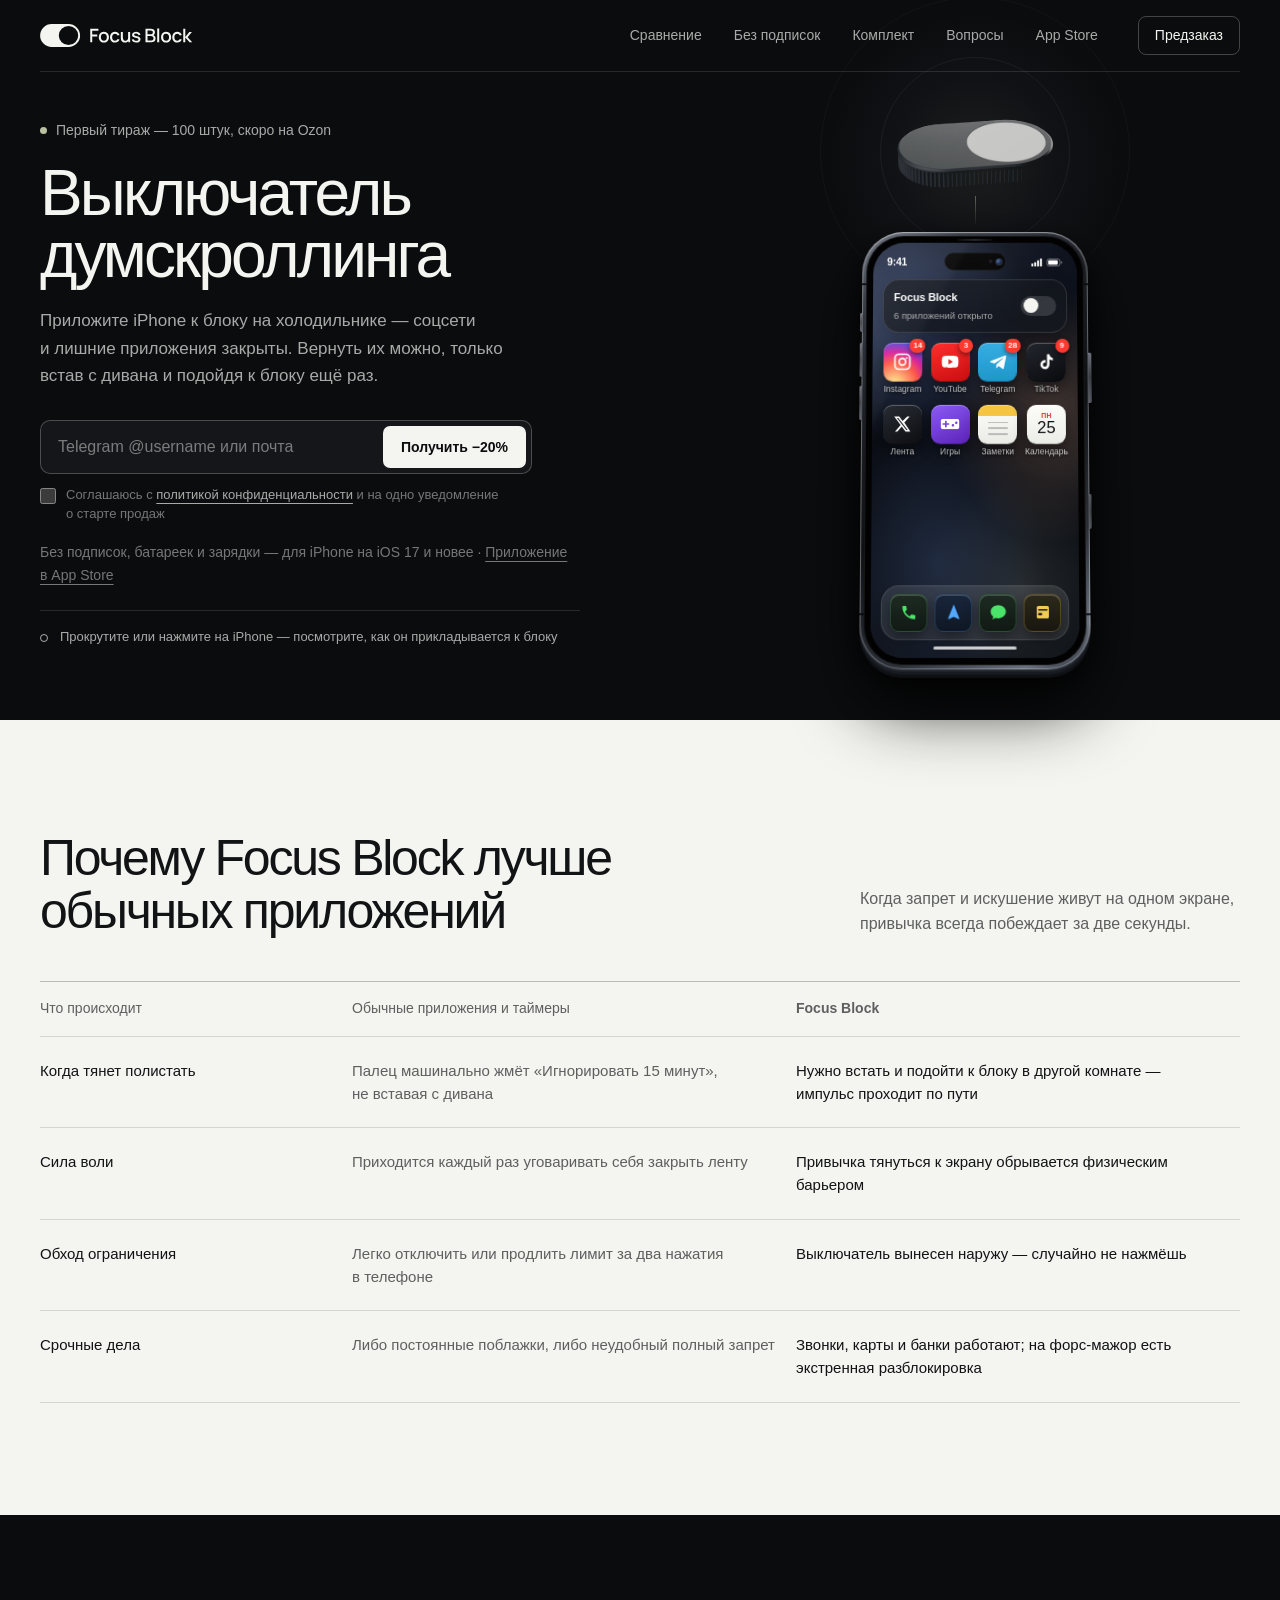
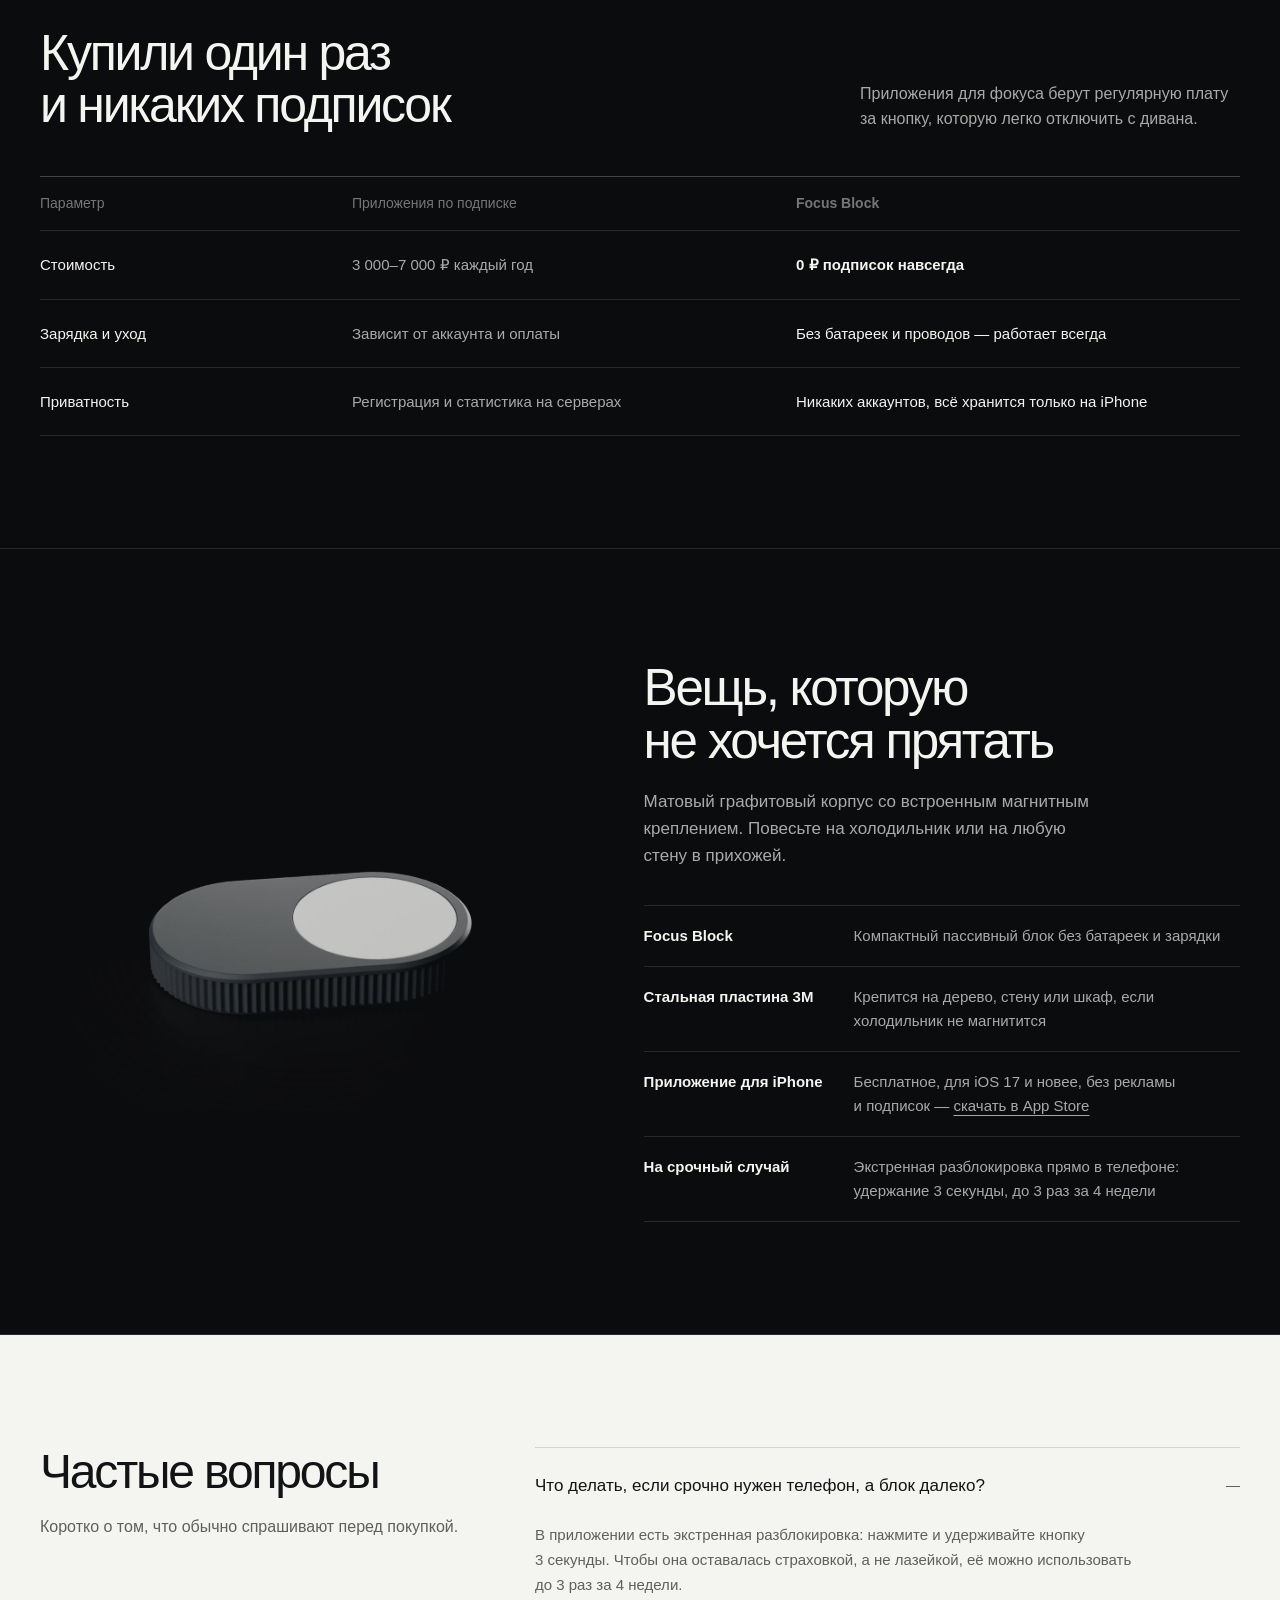
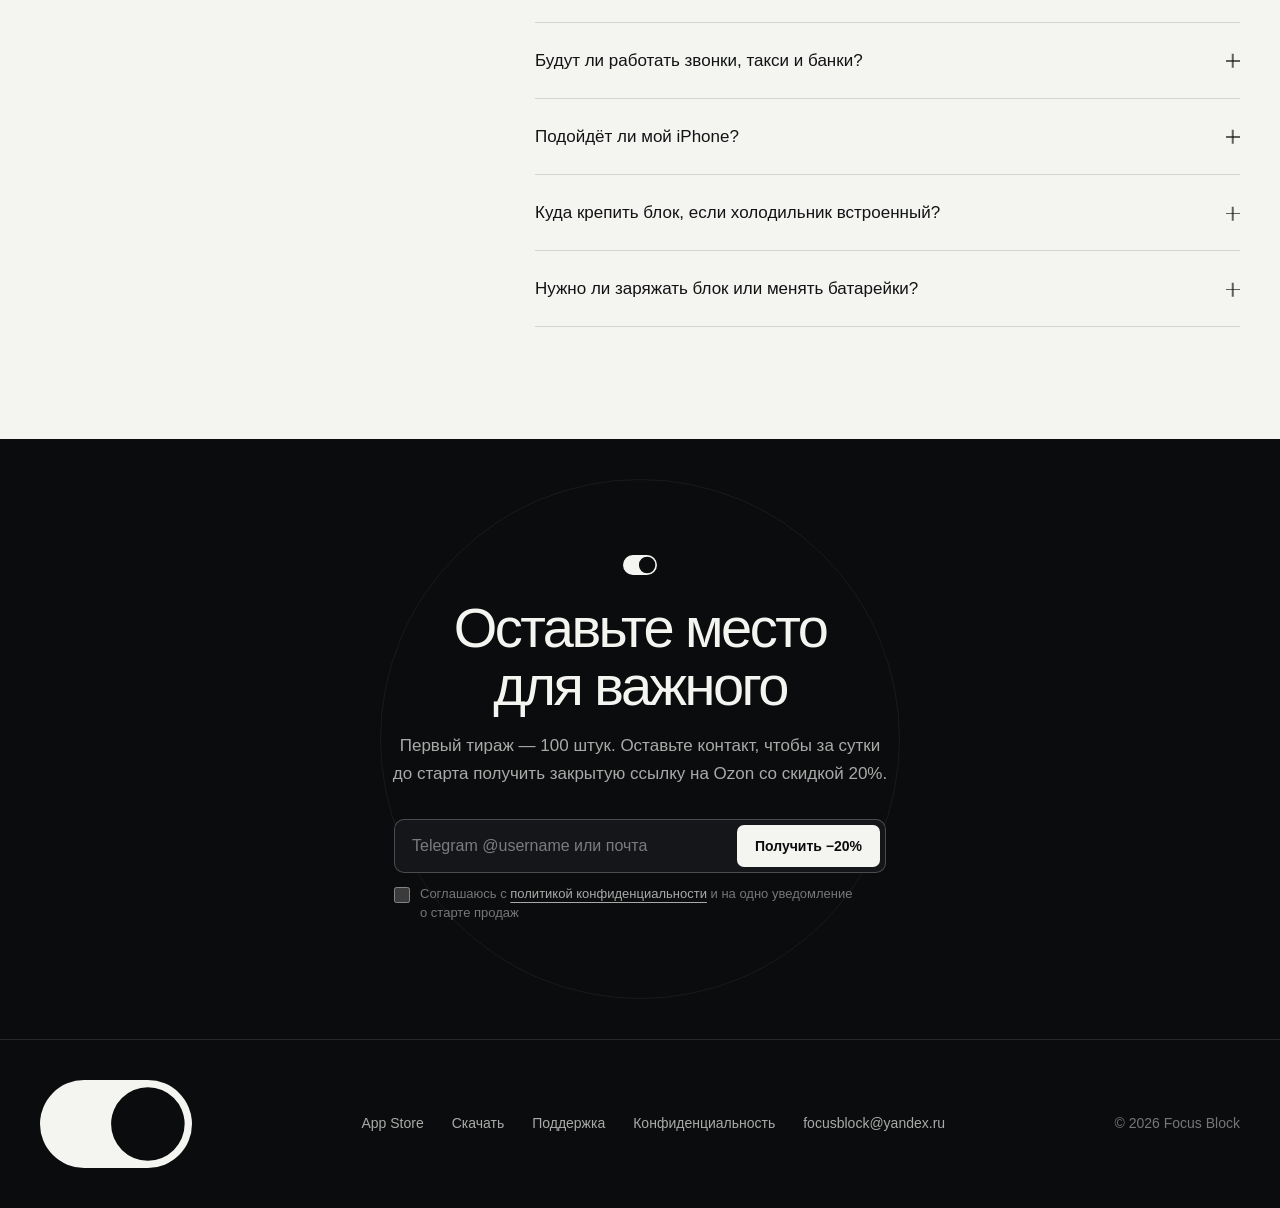
==== commit f27fc0b7: "Add App Store links, Smart App Banner, /get/ page, and subpage styles" ====
--- a/index.html
+++ b/index.html
@@ -6,6 +6,7 @@
 <title>Focus Block — физический выключатель думскроллинга</title>
 <meta name="description" content="Физический блок и приложение для iPhone. Одно касание закрывает соцсети и лишние приложения, пока вы снова не подойдёте к блоку.">
 <meta name="theme-color" content="#0b0c0e">
+<meta name="apple-itunes-app" content="app-id=6819272894">
 <meta property="og:type" content="website">
 <meta property="og:title" content="Focus Block — физический выключатель думскроллинга">
 <meta property="og:description" content="Блок на холодильнике и приложение для iPhone: приложили телефон — отвлекающие приложения закрыты, пока не вернётесь к блоку. Без подписок и батареек.">
@@ -25,6 +26,7 @@
     <a href="#pricing">Без подписок</a>
     <a href="#box">Комплект</a>
     <a href="#faq">Вопросы</a>
+    <a href="https://apps.apple.com/app/id6819272894" target="_blank" rel="noopener">App Store</a>
   </nav>
   <a href="#order" class="header-cta">Предзаказ</a>
 </header>
@@ -59,7 +61,7 @@
         </div>
 
         <div class="hero-meta">
-          <span>Без подписок, батареек и&nbsp;зарядки — для iPhone на&nbsp;iOS 17 и&nbsp;новее</span>
+          <span>Без подписок, батареек и&nbsp;зарядки — для iPhone на&nbsp;iOS 17 и&nbsp;новее · <a href="https://apps.apple.com/app/id6819272894" target="_blank" rel="noopener">Приложение в&nbsp;App&nbsp;Store</a></span>
         </div>
 
         <div class="hero-scroll-cue" id="heroScrollCue">
@@ -349,7 +351,7 @@
           </li>
           <li>
             <strong>Приложение для iPhone</strong>
-            <span>Бесплатное, для iOS 17 и&nbsp;новее, без рекламы и&nbsp;подписок</span>
+            <span>Бесплатное, для iOS 17 и&nbsp;новее, без рекламы и&nbsp;подписок — <a href="https://apps.apple.com/app/id6819272894" target="_blank" rel="noopener">скачать в&nbsp;App&nbsp;Store</a></span>
           </li>
           <li>
             <strong>На&nbsp;срочный случай</strong>
@@ -463,6 +465,8 @@
       <img src="/img/mark.svg" alt="Focus Block" class="brand-mark" width="26" height="15">
     </a>
     <div class="footer-links">
+      <a href="https://apps.apple.com/app/id6819272894" target="_blank" rel="noopener">App Store</a>
+      <a href="/get/">Скачать</a>
       <a href="/support/">Поддержка</a>
       <a href="/privacy/">Конфиденциальность</a>
       <a href="mailto:focusblock@yandex.ru">focusblock@yandex.ru</a>
--- a/style.css
+++ b/style.css
@@ -13,6 +13,13 @@
   --light-line-strong: rgba(244, 244, 240, 0.24);
   --sage: #b9c1a3;
   --ease-out: cubic-bezier(0.22, 1, 0.36, 1);
+  --base: var(--obsidian);
+  --surface: var(--slate);
+  --raised: #1d2024;
+  --primary: rgba(244, 244, 240, 0.94);
+  --secondary: var(--light-muted);
+  --tertiary: var(--light-hint);
+  --hairline: var(--light-line);
 }
 
 * {
@@ -1758,3 +1765,61 @@
     scroll-behavior: auto !important;
   }
 }
+
+/* Subpages (/get/, /support/, /privacy/, /404.html) */
+header.top {
+  padding-top: 28px;
+  padding-bottom: 28px;
+}
+header.top img {
+  height: 22px;
+  display: block;
+}
+main.wrap,
+header.top.wrap,
+footer.wrap:not(.site-footer) {
+  max-width: 680px;
+}
+p.lead {
+  font-size: 20px;
+  color: var(--secondary);
+  margin: 0 0 32px;
+}
+.button {
+  display: inline-block;
+  background: var(--paper);
+  color: var(--obsidian);
+  text-decoration: none;
+  font-weight: 600;
+  padding: 15px 26px;
+  border-radius: 999px;
+}
+.button.off {
+  background: var(--raised);
+  color: var(--secondary);
+}
+.center {
+  text-align: center;
+}
+.mark {
+  width: 92px;
+  height: auto;
+  display: block;
+  margin: 0 auto 28px;
+}
+footer.wrap:not(.site-footer) {
+  margin-top: 72px;
+  margin-bottom: 40px;
+  padding-top: 20px;
+  border-top: 1px solid var(--hairline);
+  color: var(--tertiary);
+  font-size: 14px;
+}
+footer.wrap:not(.site-footer) a {
+  color: var(--secondary);
+  margin-right: 18px;
+}
+.small {
+  font-size: 14px;
+  color: var(--tertiary);
+}
